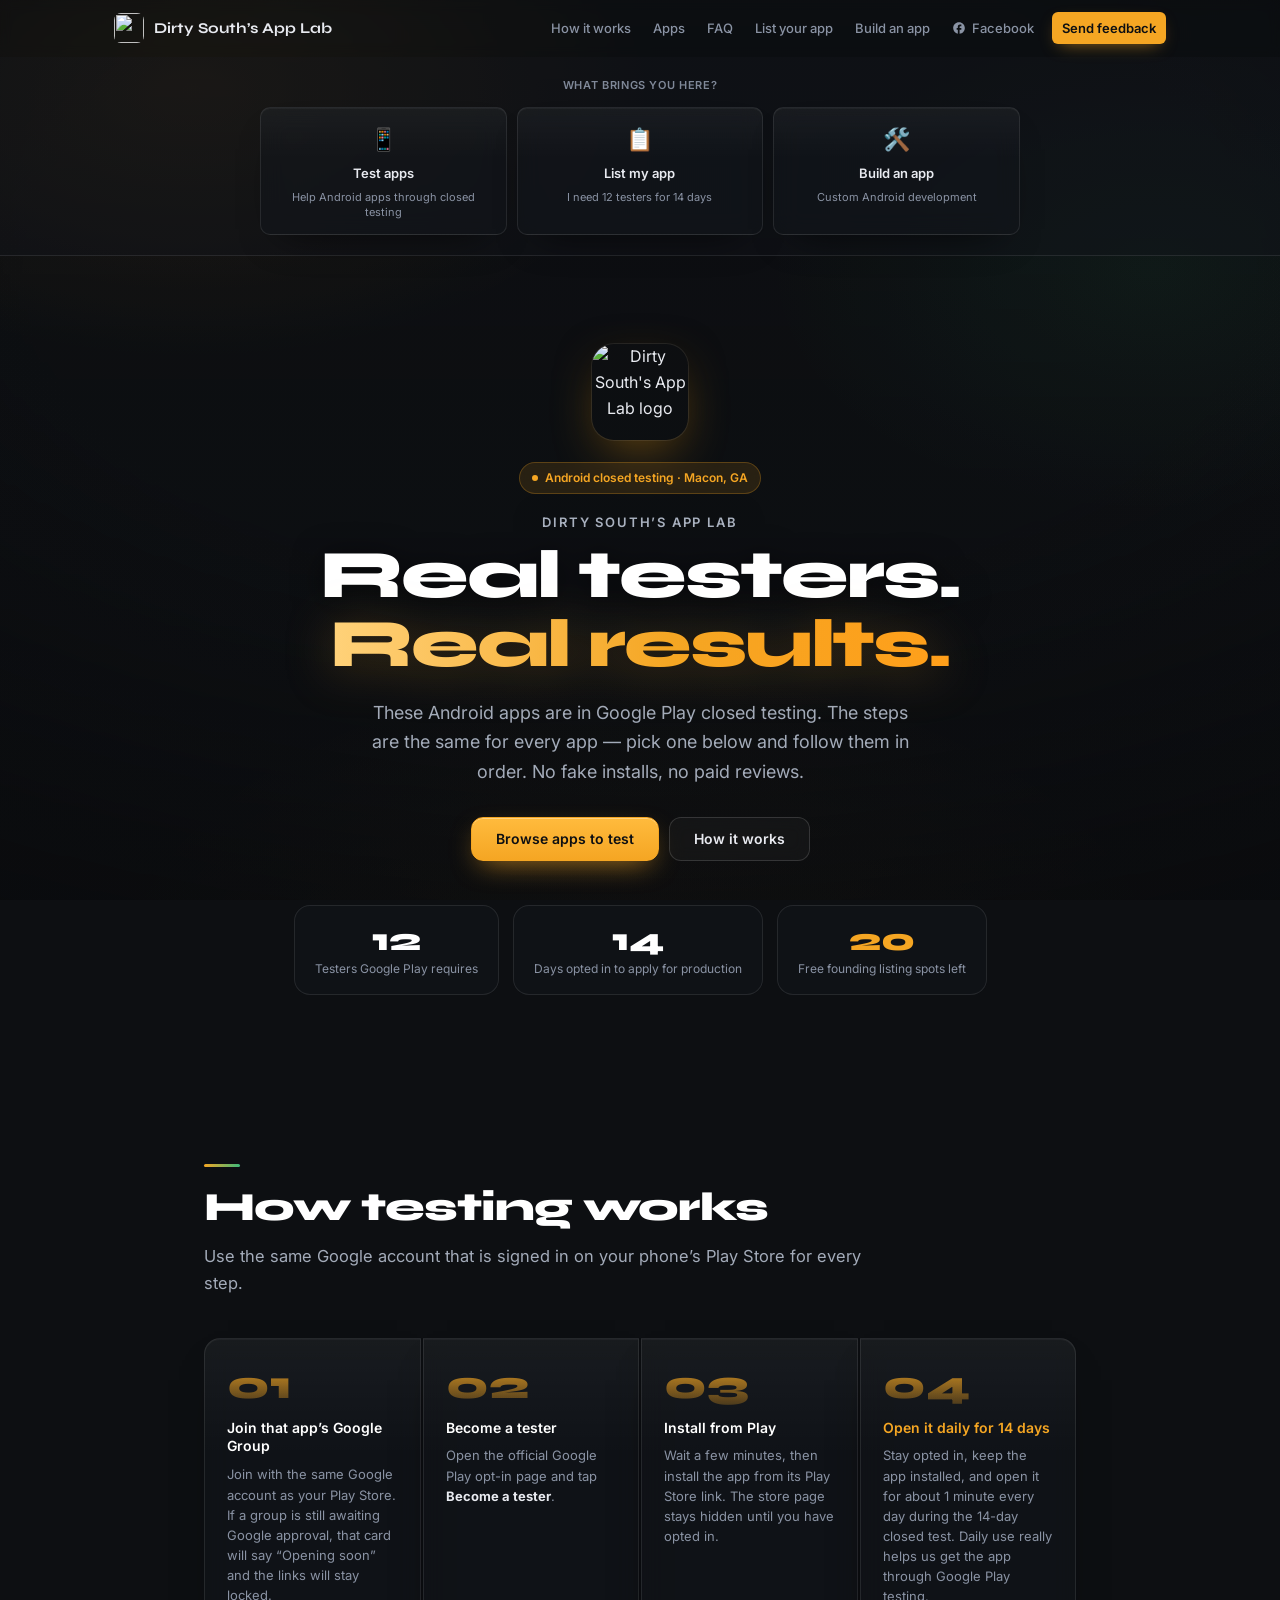
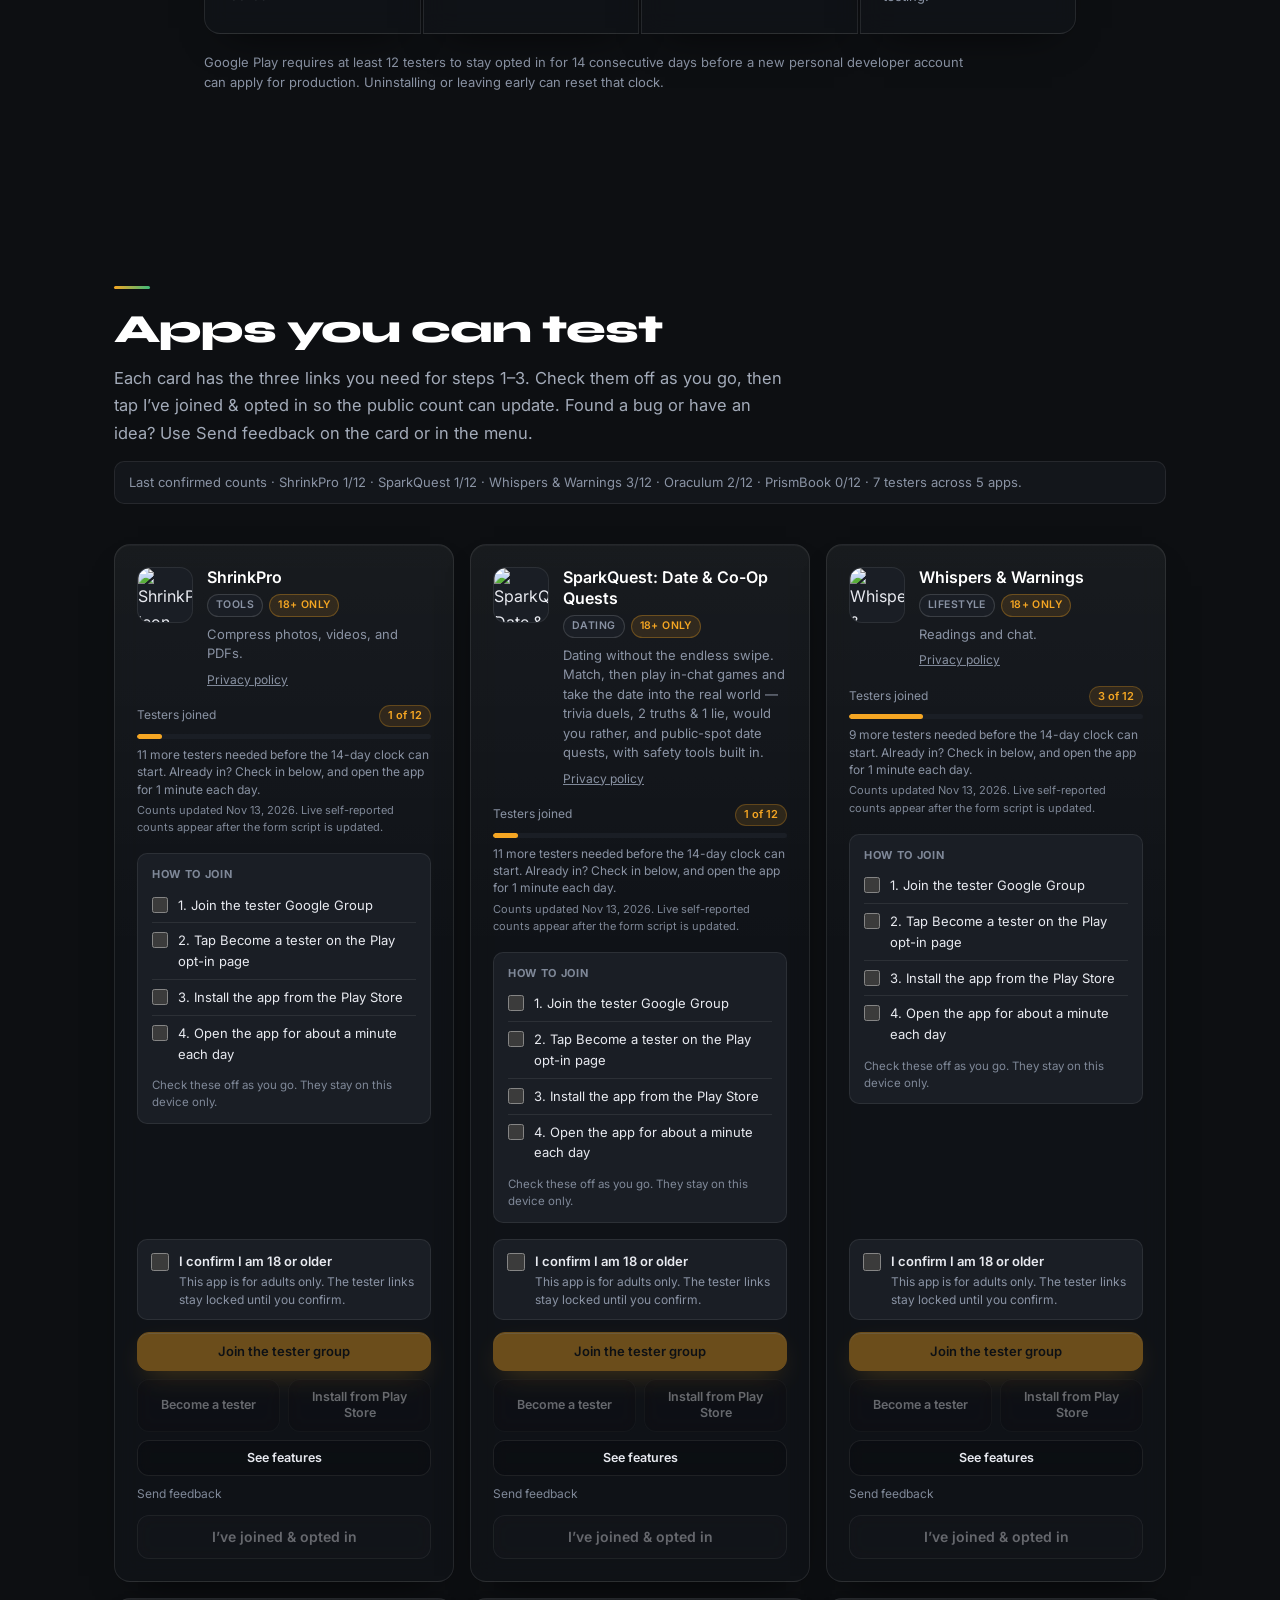
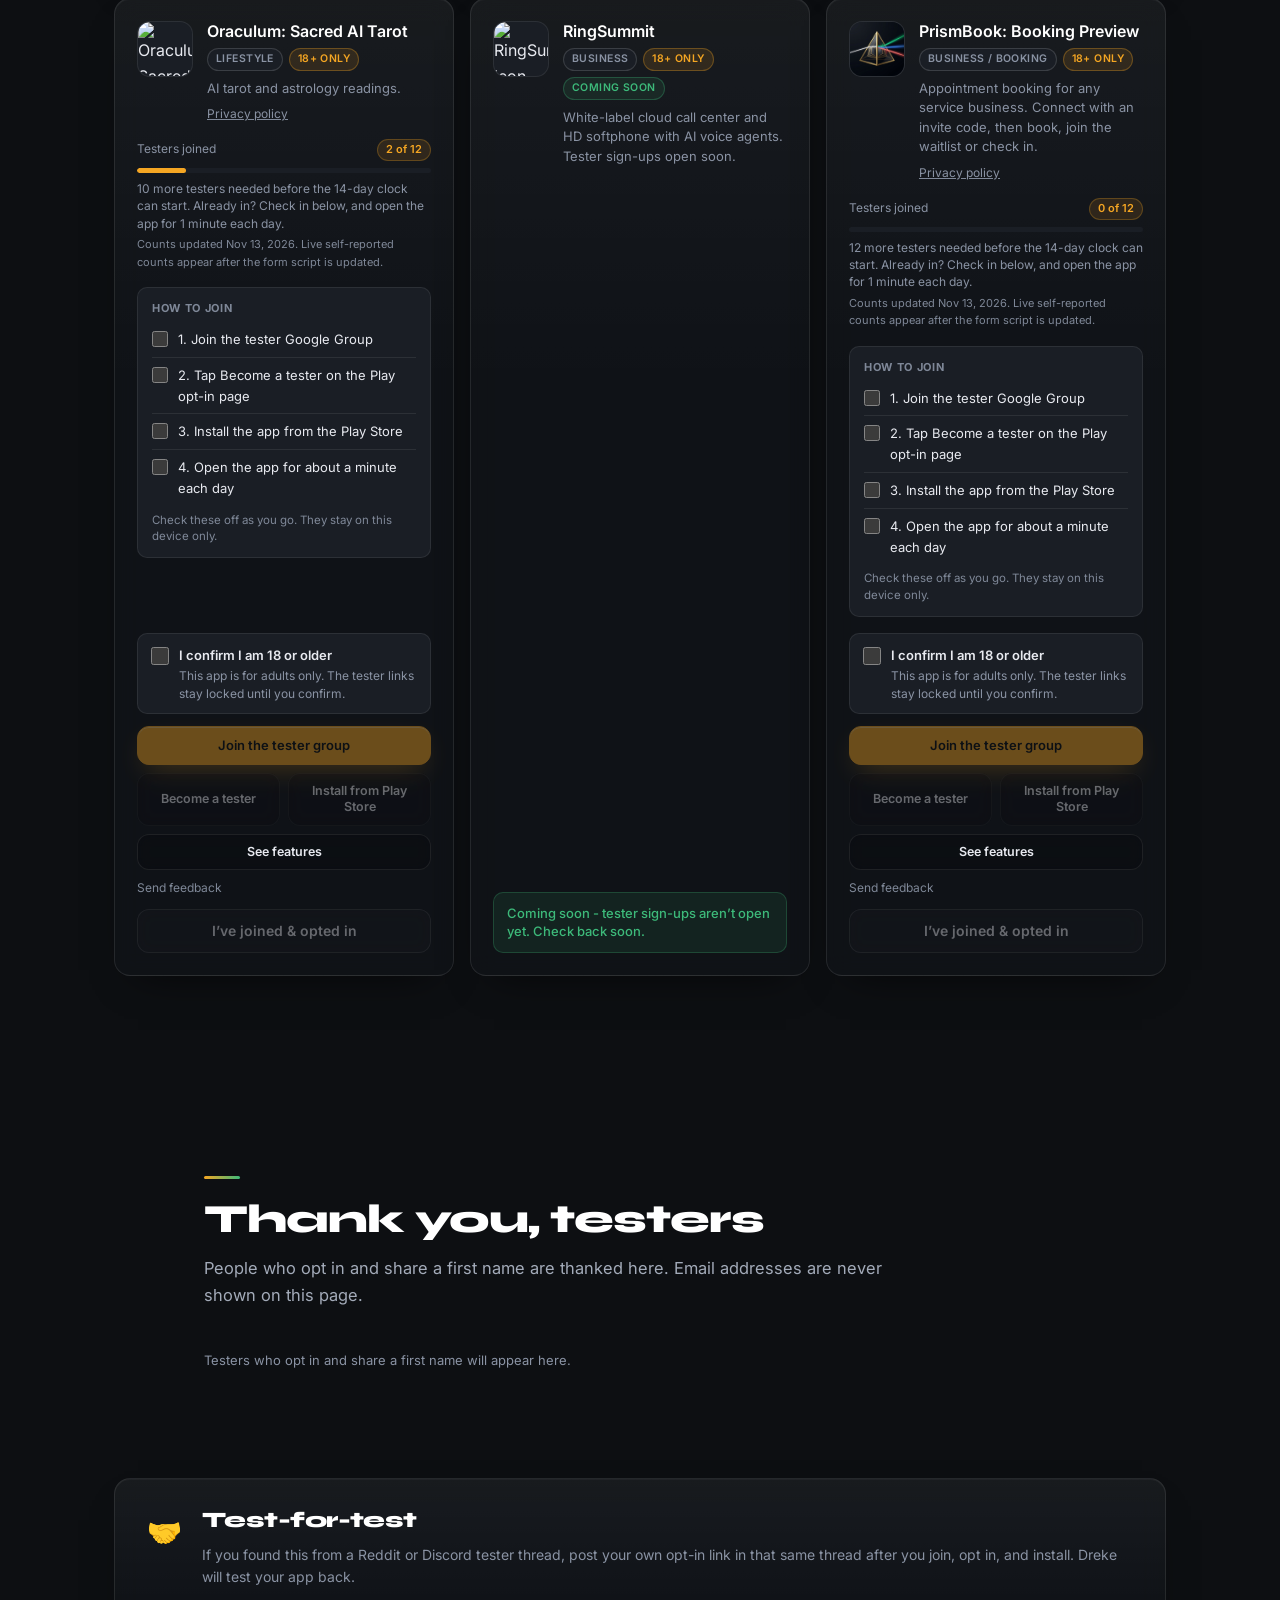
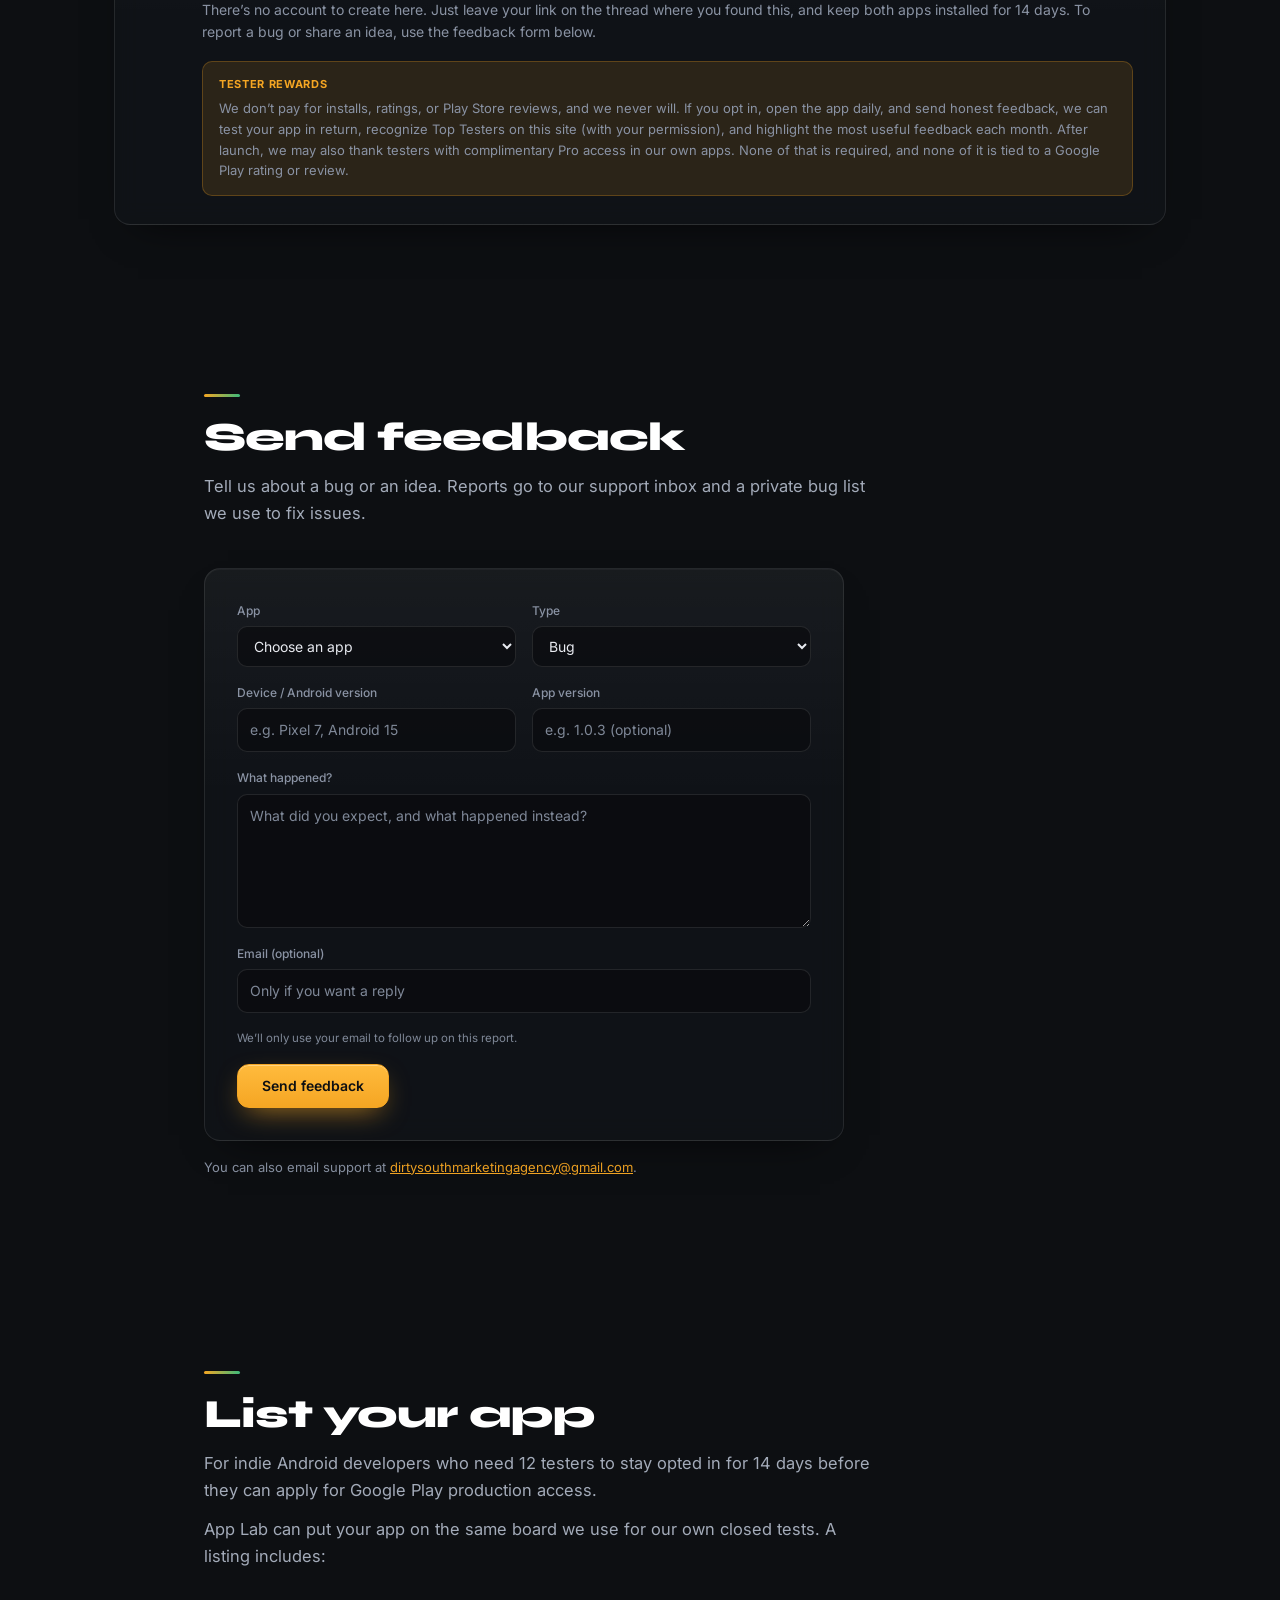
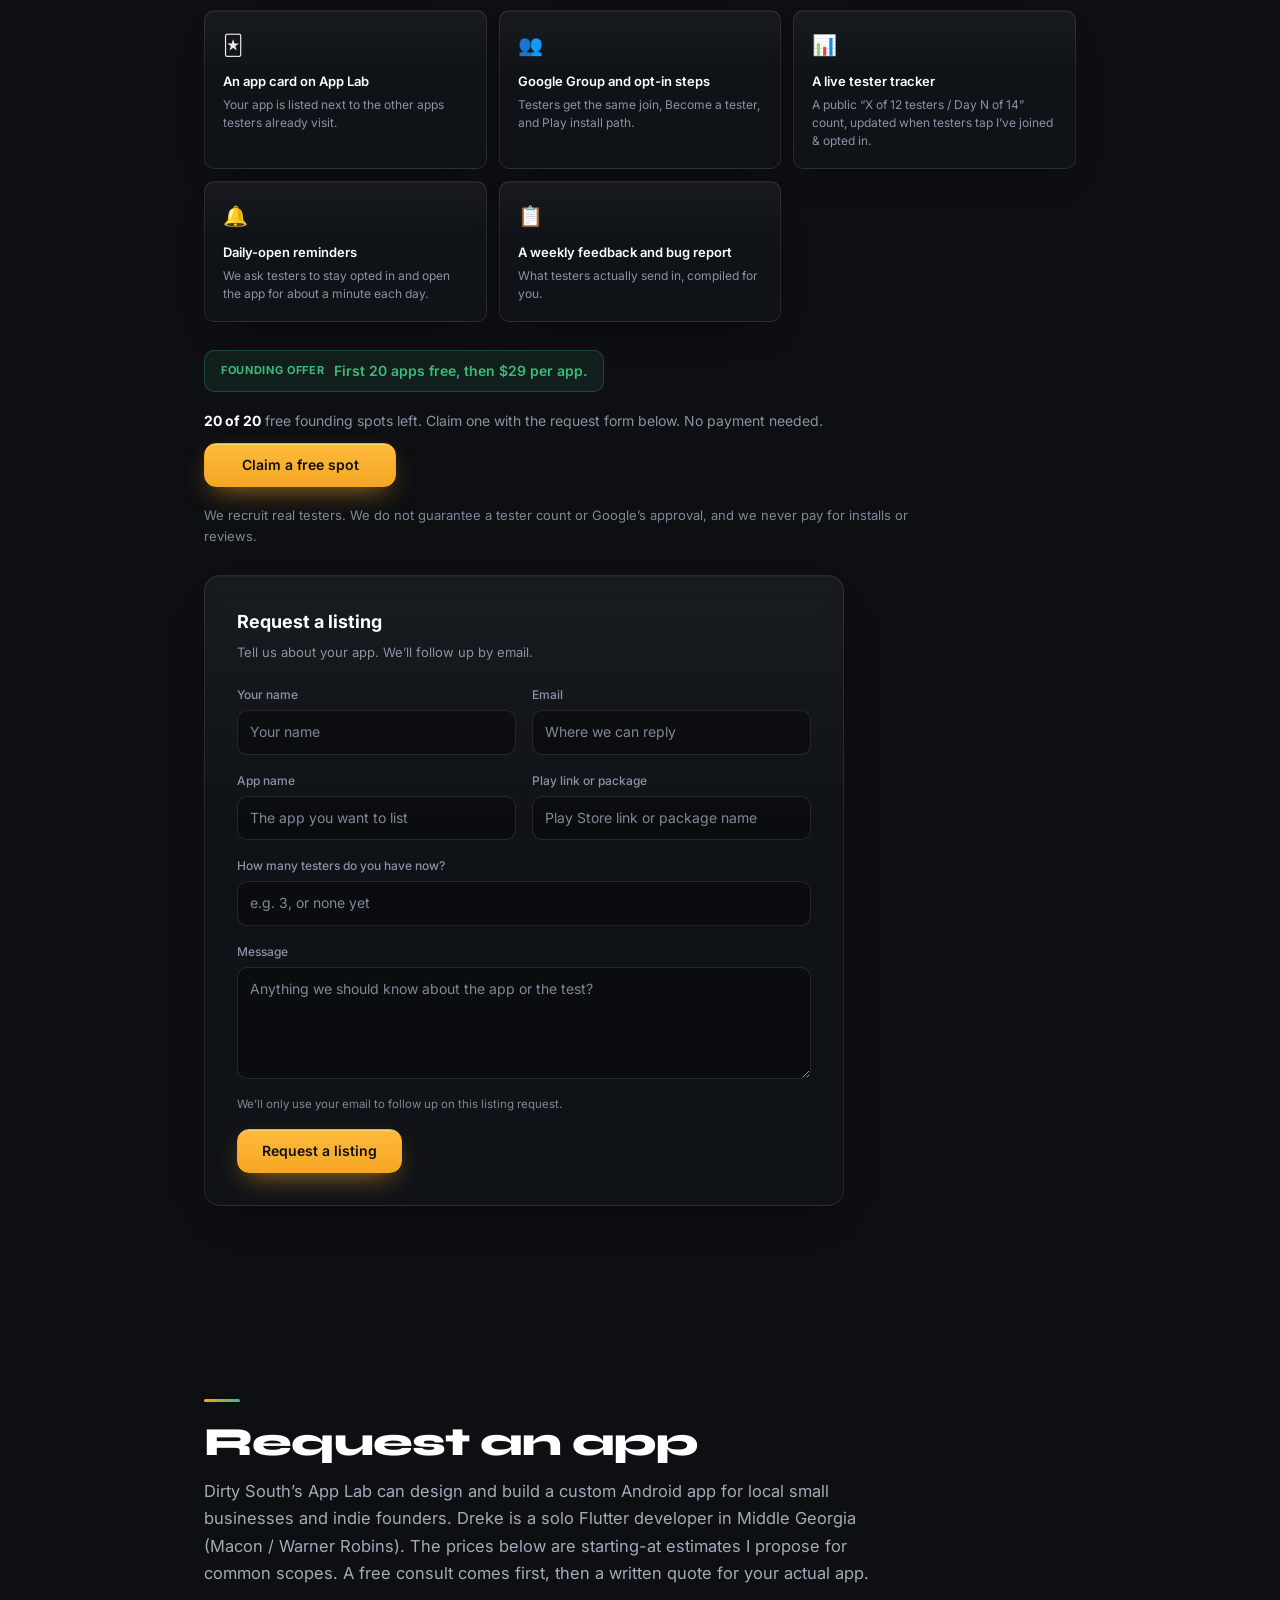
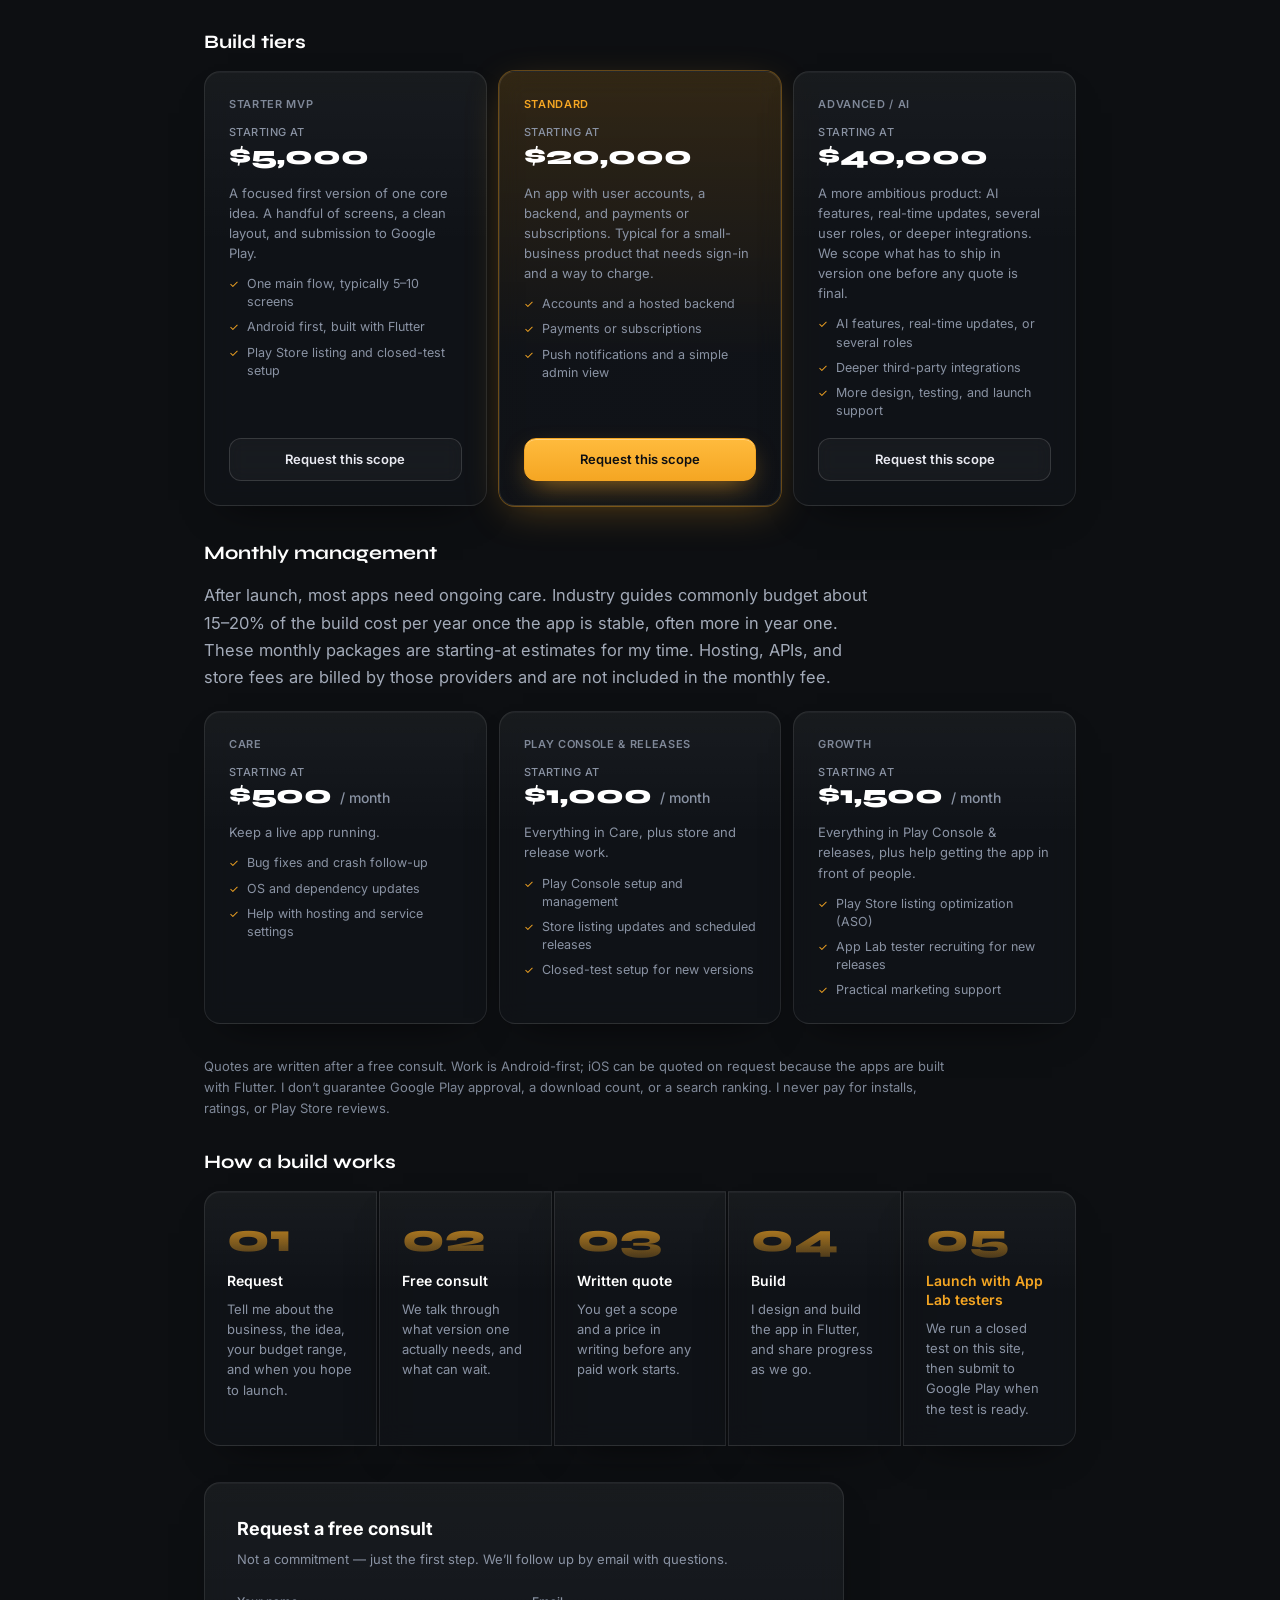
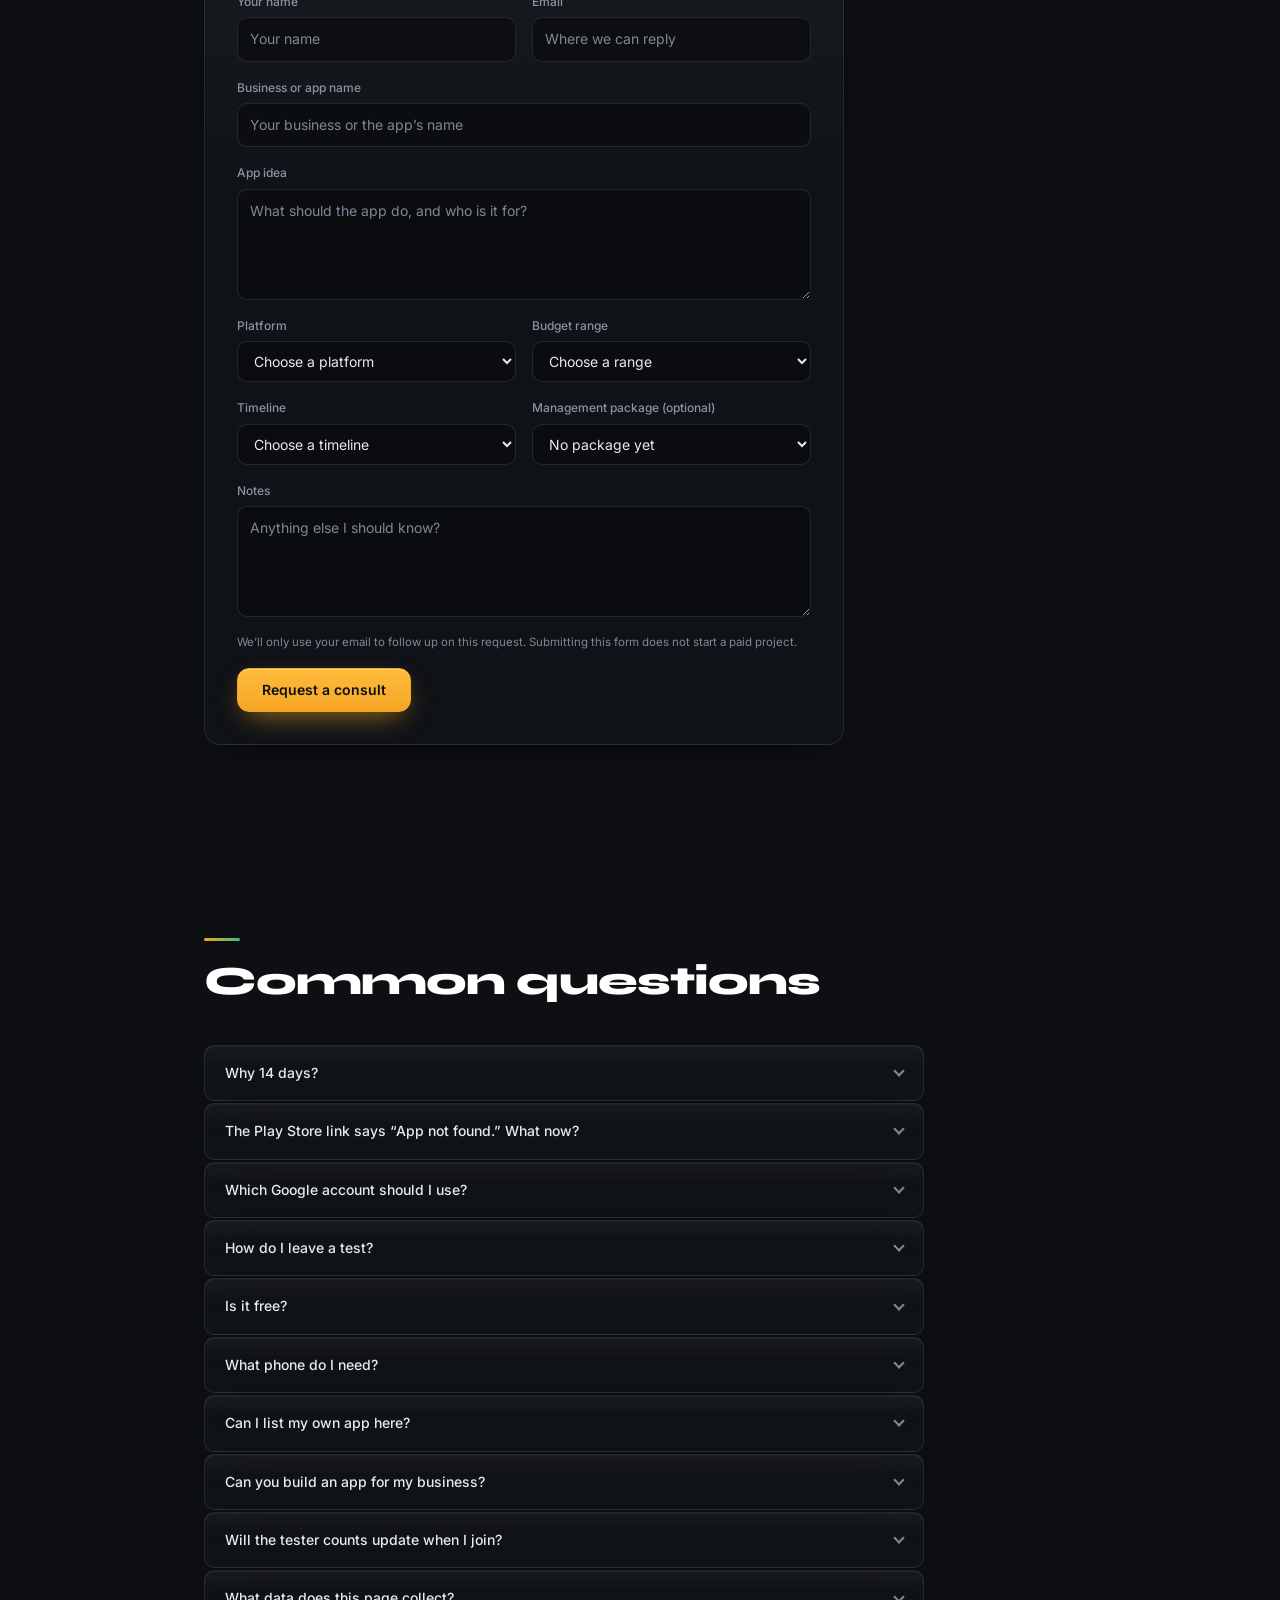
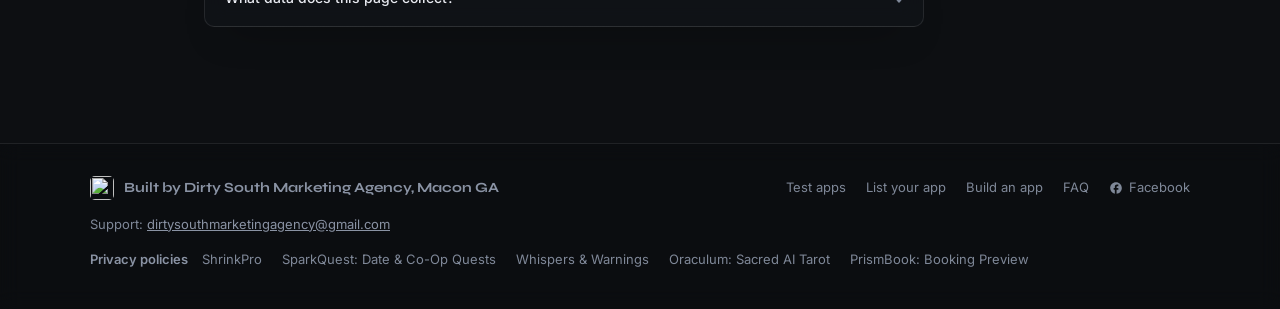
==== index.html @ b20ac908 "Add Facebook page link to App Lab header and footer." ====
<!DOCTYPE html>
<html lang="en">
<head>
  <meta charset="utf-8">
  <meta name="viewport" content="width=device-width, initial-scale=1, viewport-fit=cover">
  <meta name="color-scheme" content="dark">
  <link rel="icon" type="image/png" sizes="32x32" href="assets/favicon-32.png">
  <link rel="icon" type="image/png" sizes="64x64" href="assets/favicon-64.png">
  <link rel="apple-touch-icon" href="assets/apple-touch-icon.png">
  <meta property="og:image" content="https://apps.dirtysouthagency.com/assets/applab-logo.png">
  <meta property="og:title" content="Dirty South’s App Lab — Help test our apps">
  <meta property="og:description" content="Help test Dirty South’s Android apps in Google Play closed testing. Same four steps for every app: join the group, opt in, install, and stay for 14 days.">
  <meta property="og:type" content="website">
  <meta name="twitter:card" content="summary_large_image">
  <title>Dirty South’s App Lab — Help test our apps</title>
  <meta name="description" content="Help test Dirty South’s Android apps in Google Play closed testing. Same four steps for every app: join the group, opt in, install, and stay for 14 days.">
  <link rel="preconnect" href="https://fonts.googleapis.com">
  <link rel="preconnect" href="https://fonts.gstatic.com" crossorigin>
  <link href="https://fonts.googleapis.com/css2?family=Inter:wght@400;500;600;700&family=Syne:wght@700;800&display=swap" rel="stylesheet">
  <style>
    :root {
      --bg: #0d0f12;
      --bg2: #13161b;
      --bg3: #1a1e25;
      --border: rgba(255,255,255,0.08);
      --border-strong: rgba(255,255,255,0.14);
      --text: #e8eaf0;
      --text-muted: #8a93a4;
      --text-faint: #5d6576;
      --accent: #f5a623;
      --accent-dim: rgba(245,166,35,0.12);
      --accent-hover: #ffc14d;
      --green: #3dba7a;
      --green-dim: rgba(61,186,122,0.1);
      --radius: 10px;
      --radius-lg: 16px;
      color-scheme: dark;
    }
    *, *::before, *::after { box-sizing: border-box; margin: 0; padding: 0; }
    html { scroll-behavior: smooth; scroll-padding-top: 70px; }
    body {
      background: var(--bg); color: var(--text);
      font-family: 'Inter', system-ui, -apple-system, "Segoe UI", Roboto, sans-serif;
      font-size: 16px; line-height: 1.6; -webkit-font-smoothing: antialiased;
    }
    img { max-width: 100%; }
    a { color: var(--accent); }
    strong { color: var(--text); }

    .wrap { max-width: 920px; margin: 0 auto; padding: 0 24px; }
    .wrap--wide { max-width: 1100px; margin: 0 auto; padding: 0 24px; }

    /* NAV */
    .site-nav {
      position: sticky; top: 0; z-index: 100;
      background: rgba(13,15,18,0.88);
      backdrop-filter: blur(16px); -webkit-backdrop-filter: blur(16px);
      border-bottom: 1px solid var(--border);
    }
    .nav-inner {
      max-width: 1100px; margin: 0 auto; padding: 0 24px;
      display: flex; align-items: center; justify-content: space-between; gap: 16px;
      min-height: 56px;
    }
    .nav-brand {
      display: flex; align-items: center; gap: 10px; flex-shrink: 0;
      font-family: 'Syne', sans-serif; font-weight: 700; font-size: 15px;
      color: var(--text); text-decoration: none;
    }
    .nav-brand img { width: 30px; height: 30px; border-radius: 7px; }
    .nav-links { display: flex; gap: 2px; align-items: center; }
    .nav-links a {
      color: var(--text-muted); text-decoration: none; white-space: nowrap;
      font-size: 13px; font-weight: 500; padding: 6px 10px; border-radius: 6px;
      transition: color .15s, background .15s;
    }
    .nav-links a:hover { color: var(--text); background: var(--bg3); }
    .nav-links a.nav-feedback { background: var(--accent); color: #0d0f12; font-weight: 600; margin-left: 6px; }
    .nav-links a.nav-feedback:hover { background: var(--accent-hover); }
    .social-link { display: inline-flex; align-items: center; gap: 6px; }
    .social-link svg { width: 14px; height: 14px; flex-shrink: 0; fill: currentColor; }
    @media (max-width: 760px) {
      .nav-inner { flex-direction: column; align-items: stretch; gap: 0; padding: 8px 16px 6px; }
      .nav-links { overflow-x: auto; -webkit-overflow-scrolling: touch; scrollbar-width: none; padding: 6px 0 2px; }
      .nav-links::-webkit-scrollbar { display: none; }
      .nav-links a { font-size: 12.5px; padding: 6px 9px; }
      html { scroll-padding-top: 100px; }
    }

    /* PATH CHOOSER */
    .path-section { background: var(--bg2); border-bottom: 1px solid var(--border); padding: 20px 24px; }
    .path-label {
      font-size: 11px; font-weight: 600; letter-spacing: .06em; text-transform: uppercase;
      color: var(--text-faint); margin-bottom: 12px; text-align: center;
    }
    .path-cards { max-width: 760px; margin: 0 auto; display: grid; grid-template-columns: repeat(3,1fr); gap: 10px; }
    .path-card {
      display: flex; flex-direction: column; align-items: center; gap: 6px; text-align: center;
      padding: 14px 12px; border-radius: var(--radius); border: 1px solid var(--border);
      background: var(--bg3); text-decoration: none; color: var(--text);
      transition: border-color .15s, background .15s;
    }
    .path-card:hover { border-color: var(--accent); background: var(--accent-dim); }
    .path-card-icon { font-size: 22px; }
    .path-card-title { font-size: 13px; font-weight: 600; white-space: nowrap; }
    .path-card-sub { font-size: 11px; color: var(--text-muted); line-height: 1.4; }
    @media (max-width: 540px) {
      .path-cards { grid-template-columns: 1fr; }
      .path-card { flex-direction: row; text-align: left; gap: 12px; padding: 12px 14px; }
      .path-card-sub { margin-left: auto; text-align: right; }
    }

    /* HERO */
    .hero { padding: 64px 24px 56px; text-align: center; max-width: 720px; margin: 0 auto; }
    .hero-logo { display: block; width: 96px; height: 96px; margin: 0 auto 22px; border-radius: 22px; box-shadow: 0 10px 34px rgba(0,0,0,.45); }
    .hero-eyebrow {
      display: inline-flex; align-items: center; gap: 7px;
      background: var(--accent-dim); border: 1px solid rgba(245,166,35,.25);
      color: var(--accent); font-size: 12px; font-weight: 600;
      padding: 5px 12px; border-radius: 999px; margin-bottom: 22px;
    }
    .hero-eyebrow-dot { width: 6px; height: 6px; background: var(--accent); border-radius: 50%; }
    h1 {
      font-family: 'Syne', sans-serif; font-size: clamp(34px, 6.4vw, 56px);
      font-weight: 800; line-height: 1.08; color: #fff; margin-bottom: 18px; letter-spacing: -.02em;
    }
    h1 em { font-style: normal; color: var(--accent); }
    .hero-brand { display: block; font-family: 'Inter', sans-serif; font-size: 14px; font-weight: 600; letter-spacing: .08em; text-transform: uppercase; color: var(--text-muted); margin-bottom: 12px; }
    .hero-sub { font-size: 17px; color: var(--text-muted); max-width: 520px; margin: 0 auto 30px; line-height: 1.65; }
    .hero-ctas { display: flex; gap: 10px; justify-content: center; flex-wrap: wrap; }
    .hero-stats {
      display: flex; justify-content: center; gap: 36px; flex-wrap: wrap;
      margin-top: 44px; padding-top: 34px; border-top: 1px solid var(--border);
    }
    .hero-stat-num { font-family: 'Syne', sans-serif; font-size: 28px; font-weight: 800; color: #fff; }
    .hero-stat-label { font-size: 12px; color: var(--text-muted); margin-top: 2px; }

    /* BUTTONS */
    .btn {
      display: inline-flex; align-items: center; justify-content: center; gap: 8px;
      padding: 11px 22px; border-radius: var(--radius);
      font: inherit; font-size: 14px; font-weight: 600; line-height: 1.3;
      text-decoration: none; text-align: center; cursor: pointer;
      color: var(--text); background: transparent; border: 1px solid var(--border-strong);
      transition: background .15s, color .15s, border-color .15s, transform .1s, opacity .15s;
    }
    .btn:hover { background: var(--bg3); }
    .btn:active { transform: scale(.97); }
    .btn-primary { background: var(--accent); color: #0d0f12; border-color: var(--accent); }
    .btn-primary:hover { background: var(--accent-hover); border-color: var(--accent-hover); }
    .btn:disabled { opacity: .6; cursor: progress; }
    .btn[aria-disabled="true"], .btn.is-disabled {
      cursor: not-allowed; opacity: .4; transform: none; pointer-events: none;
    }
    .soon {
      display: flex; align-items: center; justify-content: center; text-align: center;
      padding: 9px 12px; border-radius: var(--radius); border: 1px dashed rgba(245,166,35,.35);
      color: var(--accent); font-size: 12px; font-weight: 500;
    }
    .btn:focus-visible, a:focus-visible, summary:focus-visible, input:focus-visible,
    select:focus-visible, textarea:focus-visible, .gate input:focus-visible {
      outline: 2px solid var(--accent); outline-offset: 3px;
    }

    /* SECTIONS */
    .section-divider { border: none; border-top: 1px solid var(--border); margin: 0; }
    .section { padding: 72px 0; }
    .section-head { margin-bottom: 36px; }
    h2 {
      font-family: 'Syne', sans-serif; font-size: clamp(24px, 4vw, 32px);
      font-weight: 800; color: #fff; letter-spacing: -.02em; margin-bottom: 8px; line-height: 1.2;
    }
    .lede { font-size: 15px; color: var(--text-muted); max-width: 680px; margin-bottom: 12px; }
    .section-head .lede:last-child { margin-bottom: 0; }
    .subhead { font-family: 'Syne', sans-serif; font-size: 19px; font-weight: 700; color: #fff; margin: 8px 0 14px; }
    .note { font-size: 13px; color: var(--text-muted); margin-top: 18px; max-width: 760px; }

    /* STEPS */
    .steps { display: grid; grid-template-columns: repeat(4,1fr); gap: 2px; }
    .steps--5 { grid-template-columns: repeat(5,1fr); margin-bottom: 36px; }
    .step { background: var(--bg2); border: 1px solid var(--border); padding: 26px 22px; }
    .step:first-child { border-radius: var(--radius-lg) 0 0 var(--radius-lg); }
    .step:last-child { border-radius: 0 var(--radius-lg) var(--radius-lg) 0; }
    .step-num { font-family: 'Syne', sans-serif; font-size: 40px; font-weight: 800; color: var(--text-faint); line-height: 1; margin-bottom: 14px; }
    .step h3 { font-size: 14px; font-weight: 600; color: #fff; margin-bottom: 8px; line-height: 1.35; }
    .step p { font-size: 13px; color: var(--text-muted); line-height: 1.55; }
    .step-accent { color: var(--accent) !important; }
    @media (max-width: 860px) {
      .steps, .steps--5 { grid-template-columns: 1fr 1fr; }
      .step, .step:first-child, .step:last-child { border-radius: 0; }
      .step:first-child { border-radius: var(--radius-lg) 0 0 0; }
      .step:nth-child(2) { border-radius: 0 var(--radius-lg) 0 0; }
      .steps--5 .step:last-child { grid-column: 1 / -1; border-radius: 0 0 var(--radius-lg) var(--radius-lg); }
      .steps:not(.steps--5) .step:nth-child(3) { border-radius: 0 0 0 var(--radius-lg); }
      .steps:not(.steps--5) .step:nth-child(4) { border-radius: 0 0 var(--radius-lg) 0; }
    }
    @media (max-width: 480px) {
      .steps, .steps--5 { grid-template-columns: 1fr; }
      .step, .step:nth-child(n) { border-radius: 0 !important; }
      .step:first-child { border-radius: var(--radius-lg) var(--radius-lg) 0 0 !important; }
      .step:last-child { border-radius: 0 0 var(--radius-lg) var(--radius-lg) !important; }
      .step { display: grid; grid-template-columns: 44px 1fr; gap: 0 12px; padding: 18px; }
      .step-num { font-size: 26px; margin: 0; grid-row: span 2; }
    }

    /* APP CARDS (rendered by JS) */
    #apps { display: grid; grid-template-columns: repeat(auto-fill, minmax(300px, 1fr)); gap: 16px; }
    @media (max-width: 360px) { #apps { grid-template-columns: 1fr; } }
    .app-card {
      background: var(--bg2); border: 1px solid var(--border); border-radius: var(--radius-lg);
      padding: 22px; display: flex; flex-direction: column; gap: 16px; transition: border-color .15s;
    }
    .app-card:hover { border-color: var(--border-strong); }
    .app-top { display: grid; grid-template-columns: 56px 1fr; gap: 14px; align-items: start; }
    .app-icon, .icon-letter {
      width: 56px; height: 56px; border-radius: 13px; object-fit: cover;
      background: var(--bg3); border: 1px solid var(--border);
    }
    .icon-letter { display: grid; place-items: center; font-family: 'Syne', sans-serif; font-weight: 800; font-size: 24px; color: #0d0f12; background: var(--accent); }
    .app-meta h3 { font-size: 16px; font-weight: 600; color: #fff; line-height: 1.3; margin-bottom: 6px; }
    .app-tags { display: flex; flex-wrap: wrap; gap: 6px; margin-bottom: 8px; }
    .chip {
      display: inline-flex; align-items: center; font-size: 10.5px; font-weight: 600;
      letter-spacing: .04em; text-transform: uppercase; border-radius: 999px; padding: 2px 8px;
      border: 1px solid var(--border-strong); color: var(--text-muted); background: var(--bg3);
    }
    .chip-18 { color: var(--accent); border-color: rgba(245,166,35,.3); background: var(--accent-dim); }
    .chip-pending { color: var(--green); border-color: rgba(61,186,122,.3); background: var(--green-dim); }
    .tagline { font-size: 13px; color: var(--text-muted); line-height: 1.5; }
    .privacy { margin-top: 6px; font-size: 12px; }
    .privacy a { color: var(--text-muted); text-decoration: underline; text-decoration-color: var(--text-faint); }
    .privacy a:hover { color: var(--accent); }
    .tracker { padding: 0; }
    .tracker-head { display: flex; justify-content: space-between; gap: 8px; font-size: 12px; color: var(--text-muted); margin-bottom: 7px; }
    .tracker-head span:last-child {
      color: var(--accent); white-space: nowrap; font-weight: 600; font-size: 11px;
      background: var(--accent-dim); border: 1px solid rgba(245,166,35,.25); padding: 1px 8px; border-radius: 999px;
    }
    .tracker-bar { height: 5px; background: var(--bg3); border-radius: 999px; overflow: hidden; margin-bottom: 7px; }
    .tracker-fill { height: 100%; background: var(--accent); border-radius: 999px; transition: width .6s ease; }
    .tracker-note { font-size: 12px; color: var(--text-muted); line-height: 1.45; }
    .tracker-updated { font-size: 11px; color: var(--text-faint); margin-top: 4px; }

    .preview-banner {
      background: var(--accent); color: #0d0f12;
      text-align: center; font-size: 13px; font-weight: 600;
      padding: 8px 16px; line-height: 1.45;
    }
    .preview-banner[hidden] { display: none; }

    .checkin-summary {
      margin-top: 14px; font-size: 13px; color: var(--text-muted); line-height: 1.5;
      background: var(--bg2); border: 1px solid var(--border);
      border-radius: var(--radius); padding: 11px 14px; max-width: 1100px;
    }

    .howto {
      background: var(--bg3); border: 1px solid var(--border);
      border-radius: var(--radius); padding: 12px 14px;
    }
    .howto-title {
      font-size: 11px; font-weight: 700; letter-spacing: .06em;
      text-transform: uppercase; color: var(--text-faint); margin-bottom: 4px;
    }
    .howto-step {
      display: flex; gap: 10px; align-items: flex-start;
      font-size: 13px; color: var(--text); padding: 7px 0; cursor: pointer;
    }
    .howto-step + .howto-step { border-top: 1px solid var(--border); }
    .howto-step input { width: 16px; height: 16px; margin-top: 2px; accent-color: var(--accent); flex: 0 0 auto; }
    .howto-step.is-done span { color: var(--green); text-decoration: line-through; text-decoration-color: rgba(61,186,122,.5); }
    .howto-hint { font-size: 11.5px; color: var(--text-faint); margin-top: 6px; line-height: 1.45; }

    .optin-wrap { display: grid; gap: 8px; }
    .optin-wrap .btn-optin { width: 100%; justify-content: center; }
    .optin-form {
      display: grid; gap: 8px;
      background: var(--accent-dim); border: 1px solid rgba(245,166,35,.25);
      border-radius: var(--radius); padding: 12px 14px;
    }
    .optin-form[hidden], .optin-done[hidden] { display: none; }
    .optin-form label { display: flex; flex-direction: column; gap: 5px; font-size: 12px; font-weight: 500; color: var(--text-muted); }
    .optin-form input[type="email"], .optin-form input[type="text"] {
      font: inherit; color: var(--text); background: var(--bg);
      border: 1px solid var(--border); border-radius: 8px; padding: 9px 11px;
    }
    .optin-form input:focus { border-color: var(--accent); outline: none; }
    .optin-check { display: flex; gap: 8px; align-items: flex-start; font-size: 12.5px; color: var(--text); font-weight: 500; }
    .optin-check input { width: 16px; height: 16px; margin-top: 2px; accent-color: var(--accent); flex: 0 0 auto; }
    .optin-note, .optin-status { font-size: 11.5px; color: var(--text-faint); line-height: 1.45; }
    .optin-status.is-err { color: var(--accent); }
    .optin-done {
      font-size: 13px; font-weight: 500; line-height: 1.5; color: var(--green);
      background: var(--green-dim); border: 1px solid rgba(61,186,122,.25);
      border-radius: var(--radius); padding: 11px 13px;
    }

    .thanks-wall { margin-top: 8px; }
    .thanks-list { display: flex; flex-wrap: wrap; gap: 8px; list-style: none; margin-top: 12px; }
    .thanks-chip {
      font-size: 13px; font-weight: 600; color: var(--text);
      background: var(--bg2); border: 1px solid var(--border);
      border-radius: 999px; padding: 6px 12px;
    }
    .thanks-empty { font-size: 13px; color: var(--text-muted); margin-top: 10px; }
    .pending-note {
      font-size: 13px; font-weight: 500; line-height: 1.45; color: var(--green);
      background: var(--green-dim); border: 1px solid rgba(61,186,122,.25); border-radius: var(--radius); padding: 11px 13px;
    }
    .card-bottom { margin-top: auto; display: grid; gap: 12px; }
    .gate {
      display: flex; gap: 10px; align-items: flex-start;
      background: var(--bg3); border: 1px solid var(--border); border-radius: var(--radius); padding: 11px 13px;
    }
    .gate input { width: 18px; height: 18px; margin-top: 2px; accent-color: var(--accent); flex: 0 0 auto; }
    .gate label { font-size: 13px; font-weight: 600; cursor: pointer; color: var(--text); }
    .gate span { display: block; color: var(--text-muted); font-weight: 400; font-size: 12px; margin-top: 2px; line-height: 1.45; }
    .actions { display: grid; grid-template-columns: 1fr 1fr; gap: 8px; }
    .actions > :first-child, .actions .feedback-link { grid-column: 1 / -1; }
    .actions .btn { width: 100%; padding: 9px 10px; font-size: 12.5px; background: var(--bg3); border-color: var(--border); }
    .actions .btn:hover { border-color: var(--accent); color: var(--accent); background: var(--accent-dim); }
    .actions .btn-primary { background: var(--accent); color: #0d0f12; border-color: var(--accent); font-size: 13px; padding: 10px; }
    .actions .btn-primary:hover { background: var(--accent-hover); color: #0d0f12; }
    .actions .btn-features { grid-column: 1 / -1; }
    .feedback-link { font-size: 12px; color: var(--text-faint); text-decoration: underline; text-decoration-color: transparent; text-align: left; transition: color .15s; }
    .feedback-link:hover { color: var(--text-muted); text-decoration-color: var(--text-muted); }
    .noscript { margin-top: 20px; color: var(--accent); text-align: center; }

    /* TEST-FOR-TEST */
    .swap-box {
      background: var(--bg2); border: 1px solid var(--border); border-radius: var(--radius-lg);
      padding: 28px 32px; display: flex; gap: 20px; align-items: flex-start;
    }
    .swap-icon { font-size: 28px; flex-shrink: 0; margin-top: 2px; }
    .swap-box h2 { font-size: 22px; margin-bottom: 10px; }
    .swap-box p { font-size: 14px; color: var(--text-muted); }
    .swap-box p + p { margin-top: 10px; }
    @media (max-width: 540px) { .swap-box { flex-direction: column; padding: 22px 20px; gap: 12px; } }

    /* OFFER / CALLOUTS */
    .offer-box {
      background: var(--accent-dim); border: 1px solid rgba(245,166,35,.25); border-radius: var(--radius);
      padding: 14px 16px; margin-top: 18px; font-size: 13px; color: var(--text-muted); line-height: 1.6;
    }
    .offer-box strong {
      display: block; color: var(--accent); font-size: 11px; font-weight: 700;
      letter-spacing: .06em; text-transform: uppercase; margin-bottom: 4px;
    }
    .pricing-tag {
      display: inline-flex; align-items: center; gap: 10px; flex-wrap: wrap;
      background: var(--green-dim); border: 1px solid rgba(61,186,122,.25); color: var(--green);
      padding: 9px 16px; border-radius: var(--radius); font-size: 14px; font-weight: 600; margin: 4px 0 18px;
    }
    .pricing-tag strong { color: var(--green); font-size: 11px; letter-spacing: .06em; text-transform: uppercase; }
    .listing-pay { display: grid; gap: 10px; margin: 0 0 18px; }
    .listing-pay .btn { justify-self: start; min-width: 12rem; }
    .listing-pay[hidden] { display: none; }
    .pay-note { font-size: 14px; color: var(--text-muted); }
    .listing-pay .pay-note strong { color: #fff; }
    @media (max-width: 600px) { .listing-pay .btn { justify-self: stretch; } }
    .honest-note { font-size: 13px; color: var(--text-faint); margin: 0 0 28px; max-width: 760px; }

    .listing-features { display: grid; grid-template-columns: repeat(auto-fill, minmax(220px, 1fr)); gap: 12px; margin: 8px 0 24px; list-style: none; }
    .listing-feature { background: var(--bg2); border: 1px solid var(--border); border-radius: var(--radius); padding: 18px; }
    .listing-feature-icon { font-size: 20px; margin-bottom: 10px; }
    .listing-feature h4 { font-size: 13px; font-weight: 600; color: #fff; margin-bottom: 4px; }
    .listing-feature p { font-size: 12px; color: var(--text-muted); line-height: 1.5; }

    /* TIERS */
    .tier-grid { display: grid; grid-template-columns: repeat(3,1fr); gap: 12px; margin-bottom: 32px; }
    @media (max-width: 760px) { .tier-grid { grid-template-columns: 1fr; } }
    .tier-card {
      background: var(--bg2); border: 1px solid var(--border); border-radius: var(--radius-lg);
      padding: 24px; display: flex; flex-direction: column; gap: 12px;
    }
    .tier-featured { border-color: var(--accent); background: linear-gradient(180deg, var(--accent-dim), var(--bg2) 70%); }
    .tier-card h3 { font-size: 11px; font-weight: 600; color: var(--text-faint); letter-spacing: .06em; text-transform: uppercase; }
    .tier-featured h3 { color: var(--accent); }
      .tier-card .tier-price { font-family: 'Syne', sans-serif; font-size: 26px; font-weight: 800; color: #fff; line-height: 1.15; }
    .tier-card .tier-price span { display: block; font-family: 'Inter', sans-serif; font-size: 11px; font-weight: 500; color: var(--text-muted); letter-spacing: .04em; text-transform: uppercase; margin-bottom: 2px; }
    .tier-card > p { font-size: 13px; color: var(--text-muted); line-height: 1.55; }
    .tier-card ul { list-style: none; display: flex; flex-direction: column; gap: 7px; }
    .tier-card li { font-size: 12.5px; color: var(--text-muted); display: flex; gap: 8px; align-items: flex-start; line-height: 1.45; }
    .tier-card li::before { content: '✓'; color: var(--accent); font-size: 11px; flex-shrink: 0; margin-top: 2px; }
    .tier-card .tier-price small { font-family: 'Inter', sans-serif; font-size: 14px; font-weight: 500; color: var(--text-muted); }
    .tier-cta { margin-top: auto; padding-top: 6px; }
    .tier-card .btn { width: 100%; font-size: 13px; }

    /* FORMS */
    .form-wrap { background: var(--bg2); border: 1px solid var(--border); border-radius: var(--radius-lg); padding: 32px; max-width: 640px; }
    .form-wrap > h3 { font-size: 18px; font-weight: 700; color: #fff; margin-bottom: 6px; }
    .form-wrap > p { font-size: 13px; color: var(--text-muted); margin-bottom: 22px; }
    .feedback-form { display: grid; gap: 16px; }
    .feedback-form label { display: flex; flex-direction: column; gap: 6px; font-size: 12px; font-weight: 500; color: var(--text-muted); }
    .feedback-form input, .feedback-form select, .feedback-form textarea {
      width: 100%; background: var(--bg3); border: 1px solid var(--border); border-radius: var(--radius);
      padding: 10px 12px; color: var(--text); font: inherit; font-size: 14px; font-weight: 400; transition: border-color .15s;
    }
    .feedback-form input::placeholder, .feedback-form textarea::placeholder { color: var(--text-faint); }
    .feedback-form input:focus, .feedback-form select:focus, .feedback-form textarea:focus { border-color: var(--accent); outline: none; }
    .feedback-form select option { background: var(--bg3); }
    .feedback-form textarea { resize: vertical; min-height: 100px; }
    .feedback-form .btn[type="submit"] { justify-self: start; }
    .form-row { display: grid; grid-template-columns: 1fr 1fr; gap: 16px; }
    @media (max-width: 540px) {
      .form-row { grid-template-columns: 1fr; }
      .form-wrap { padding: 22px 18px; }
      .feedback-form .btn[type="submit"] { justify-self: stretch; }
    }
    .hp { position: absolute; left: -9999px; width: 1px; height: 1px; overflow: hidden; }
    .form-note { font-size: 11.5px; color: var(--text-faint); }
    .form-status { font-size: 14px; color: var(--text-muted); }
    .form-status:empty { display: none; }
    .form-status.is-ok { color: var(--green); background: var(--green-dim); border: 1px solid rgba(61,186,122,.3); border-radius: var(--radius); padding: 12px 14px; font-weight: 500; }
    .form-status.is-err { color: var(--accent); }
    .contact-line { margin-top: 16px; font-size: 13px; color: var(--text-muted); }

    /* FAQ */
    .faq { display: flex; flex-direction: column; gap: 2px; max-width: 720px; }
    .faq details { border: 1px solid var(--border); border-radius: var(--radius); background: var(--bg2); overflow: hidden; }
    .faq summary {
      cursor: pointer; list-style: none; display: flex; justify-content: space-between; align-items: center; gap: 12px;
      padding: 16px 20px; font-size: 14px; font-weight: 500; color: var(--text); transition: background .15s;
    }
    .faq summary:hover { background: var(--bg3); }
    .faq summary::-webkit-details-marker { display: none; }
    .faq summary::after {
      content: ""; width: 8px; height: 8px; flex-shrink: 0; margin-top: -4px;
      border-right: 2px solid var(--text-faint); border-bottom: 2px solid var(--text-faint);
      transform: rotate(45deg); transition: transform .2s;
    }
    .faq details[open] summary { color: #fff; }
    .faq details[open] summary::after { transform: rotate(-135deg); margin-top: 4px; }
    .faq details p { padding: 0 20px 16px; font-size: 13px; color: var(--text-muted); line-height: 1.65; }

    /* FOOTER */
    footer { border-top: 1px solid var(--border); padding: 32px 24px 40px; margin-top: 20px; }
    .footer-inner { max-width: 1100px; margin: 0 auto; display: grid; gap: 14px; }
    .footer-top { display: flex; justify-content: space-between; align-items: center; flex-wrap: wrap; gap: 16px; }
    .footer-brand { display: flex; align-items: center; gap: 10px; font-family: 'Syne', sans-serif; font-weight: 700; font-size: 14px; color: var(--text-muted); }
    .footer-brand img { width: 24px; height: 24px; border-radius: 5px; }
    .footer-nav, .footer-links { display: flex; gap: 8px 20px; align-items: center; flex-wrap: wrap; }
    .footer-nav a, .footer-links a { color: var(--text-faint); font-size: 13px; text-decoration: none; transition: color .15s; }
    .footer-nav a:hover, .footer-links a:hover { color: var(--text-muted); }
    .footer-meta { font-size: 13px; color: var(--text-faint); }
    .footer-meta a { color: var(--text-muted); }
    .footer-privacy { display: flex; gap: 8px 14px; flex-wrap: wrap; align-items: center; font-size: 13px; color: var(--text-faint); }
    .footer-privacy > span { font-weight: 600; color: var(--text-muted); }

    .skip-link {
      position: absolute; top: -100px; left: 16px; background: var(--accent); color: #000;
      padding: 8px 14px; border-radius: 0 0 8px 8px; font-size: 13px; font-weight: 600; text-decoration: none; z-index: 999;
    }
    .skip-link:focus { top: 0; }

    @media (max-width: 480px) {
      .hero { padding: 44px 20px 44px; }
      .hero-stats { display: grid; grid-template-columns: repeat(3, 1fr); gap: 12px; margin-top: 34px; padding-top: 26px; }
      .hero-stat-num { font-size: 24px; }
      .hero-stat-label { font-size: 11px; line-height: 1.35; }
      .section { padding: 56px 0; }
    }
    @media (prefers-reduced-motion: reduce) {
      html { scroll-behavior: auto; }
      * { animation: none !important; transition: none !important; }
    }
  </style>
  <style id="refresh-3d">
    /* ===== 3D background + UI refresh layer (preview) ===== */
    :root {
      --text-faint: #7f8898;           /* was #5d6576: raised for AA contrast */
      --glass: rgba(19,22,27,0.62);
      --glass-strong: rgba(19,22,27,0.78);
      --glass-hi: rgba(255,255,255,0.035);
      --glass-border: rgba(255,255,255,0.09);
      --glow-amber: 0 0 0 1px rgba(245,166,35,.35), 0 10px 40px -10px rgba(245,166,35,.35);
      --shadow-card: 0 1px 0 rgba(255,255,255,.04) inset, 0 18px 40px -24px rgba(0,0,0,.8);
      --ease: cubic-bezier(.2,.7,.2,1);
    }
    /* CSS fallback background: always present, the WebGL canvas fades in over it */
    html { background: var(--bg); }
    body { background: transparent; position: relative; }
    .bg-fallback, #bg3d, .bg-vignette { position: fixed; inset: 0; pointer-events: none; }
    .bg-fallback {
      z-index: -3;
      background:
        radial-gradient(60% 50% at 15% 10%, rgba(245,166,35,.10), transparent 60%),
        radial-gradient(50% 45% at 90% 30%, rgba(61,186,122,.08), transparent 60%),
        radial-gradient(70% 60% at 50% 110%, rgba(245,166,35,.06), transparent 60%),
        var(--bg);
    }
    #bg3d { z-index: -2; width: 100vw; height: 100vh; opacity: 0; transition: opacity 1.2s ease; display: block; }
    #bg3d.is-ready { opacity: 1; }
    .bg-vignette {
      z-index: -1;
      background:
        radial-gradient(120% 90% at 50% 30%, transparent 40%, rgba(8,9,11,.72) 100%),
        linear-gradient(180deg, rgba(13,15,18,.15), rgba(13,15,18,.35));
    }

    /* Glass surfaces */
    .app-card, .swap-box, .tier-card, .listing-feature, .form-wrap, .step,
    .faq details, .path-card {
      background: linear-gradient(180deg, var(--glass-hi), transparent 40%), var(--glass);
      border-color: var(--glass-border);
      -webkit-backdrop-filter: blur(12px) saturate(1.2); backdrop-filter: blur(12px) saturate(1.2);
      box-shadow: var(--shadow-card);
    }
    @supports not ((backdrop-filter: blur(1px)) or (-webkit-backdrop-filter: blur(1px))) {
      .app-card, .swap-box, .tier-card, .listing-feature, .form-wrap, .step, .faq details, .path-card { background: rgba(19,22,27,.94); }
    }
    .tier-featured { background: linear-gradient(180deg, rgba(245,166,35,.16), var(--glass) 65%); box-shadow: var(--glow-amber); }
    .feedback-form input, .feedback-form select, .feedback-form textarea { background: rgba(10,12,15,.7); border-color: rgba(255,255,255,.1); }
    .feedback-form input:focus, .feedback-form select:focus, .feedback-form textarea:focus { box-shadow: 0 0 0 3px rgba(245,166,35,.18); }

    /* Hover lift */
    .app-card, .tier-card, .listing-feature, .path-card, .step {
      transition: transform .35s var(--ease), border-color .2s, box-shadow .35s var(--ease), background .2s;
    }
    @media (hover: hover) {
      .app-card:hover, .tier-card:hover, .listing-feature:hover { transform: translateY(-3px); border-color: rgba(245,166,35,.35); box-shadow: var(--shadow-card), 0 20px 50px -20px rgba(245,166,35,.25); }
      .path-card:hover { transform: translateY(-2px); }
    }

    /* Sticky header: clear at top, blurred glass once scrolled */
    .site-nav { background: rgba(13,15,18,.35); border-bottom-color: transparent; transition: background .3s, border-color .3s, box-shadow .3s; -webkit-backdrop-filter: blur(6px); backdrop-filter: blur(6px); }
    .site-nav.is-scrolled { background: rgba(13,15,18,.78); border-bottom-color: var(--border); box-shadow: 0 10px 30px -18px rgba(0,0,0,.9); -webkit-backdrop-filter: blur(18px) saturate(1.3); backdrop-filter: blur(18px) saturate(1.3); }
    .nav-links a.nav-feedback { box-shadow: 0 6px 18px -8px rgba(245,166,35,.7); }

    .path-section { background: rgba(19,22,27,.45); border-bottom-color: var(--glass-border); }
    .section-divider { border-top-color: transparent; height: 1px; background: linear-gradient(90deg, transparent, rgba(255,255,255,.09), transparent); }

    /* Hero */
    .hero { padding: 88px 24px 72px; max-width: 780px; position: relative; }
    .hero-logo { position: relative; box-shadow: 0 0 0 1px rgba(255,255,255,.08), 0 18px 50px -12px rgba(245,166,35,.45), 0 10px 34px rgba(0,0,0,.5); }
    .hero-eyebrow { -webkit-backdrop-filter: blur(8px); backdrop-filter: blur(8px); }
    .hero-eyebrow-dot { box-shadow: 0 0 0 0 rgba(245,166,35,.6); animation: pulse 2.4s infinite; }
    @keyframes pulse { 0% { box-shadow: 0 0 0 0 rgba(245,166,35,.55); } 70% { box-shadow: 0 0 0 8px rgba(245,166,35,0); } 100% { box-shadow: 0 0 0 0 rgba(245,166,35,0); } }
    h1 { font-size: clamp(38px, 7vw, 68px); line-height: 1.02; letter-spacing: -.03em; text-shadow: 0 4px 30px rgba(0,0,0,.6); }
    h1 em { background: linear-gradient(92deg, #ffd27a, #f5a623 55%, #ff9f1a); -webkit-background-clip: text; background-clip: text; color: transparent; -webkit-text-fill-color: transparent; text-shadow: none; filter: drop-shadow(0 6px 24px rgba(245,166,35,.25)); }
    @supports not ((-webkit-background-clip: text) or (background-clip: text)) { h1 em { color: var(--accent); -webkit-text-fill-color: currentColor; } }
    .hero-brand { color: #a9b1bf; letter-spacing: .14em; font-size: 13px; }
    .hero-sub { font-size: 18px; color: #a3abb9; max-width: 560px; }
    .hero-stats { border-top: 0; gap: 14px; padding-top: 0; }
    .hero-stats > div {
      min-width: 160px; padding: 16px 20px; border-radius: var(--radius-lg);
      background: var(--glass); border: 1px solid var(--glass-border);
      -webkit-backdrop-filter: blur(12px); backdrop-filter: blur(12px);
    }
    .hero-stat-num { font-size: 32px; line-height: 1.1; }
    #hero-spots { color: var(--accent); }

    /* Typography hierarchy */
    .section { padding: 96px 0; }
    .section-head { margin-bottom: 40px; }
    h2 { font-size: clamp(28px, 4.4vw, 40px); letter-spacing: -.025em; margin-bottom: 12px; }
    .section-head h2::before {
      content: ""; display: block; width: 36px; height: 3px; border-radius: 3px; margin-bottom: 16px;
      background: linear-gradient(90deg, var(--accent), var(--green));
    }
    .lede { font-size: 16.5px; color: #a3abb9; line-height: 1.65; }
    .step-num { background: linear-gradient(180deg, rgba(245,166,35,.85), rgba(245,166,35,.25)); -webkit-background-clip: text; background-clip: text; color: transparent; -webkit-text-fill-color: transparent; }

    /* Buttons */
    .btn { border-radius: 12px; padding: 12px 24px; transition: background .2s, color .2s, border-color .2s, transform .2s var(--ease), box-shadow .2s; }
    .btn:not(.btn-primary) { background: rgba(255,255,255,.03); -webkit-backdrop-filter: blur(8px); backdrop-filter: blur(8px); }
    .btn:not(.btn-primary):hover { background: rgba(255,255,255,.08); border-color: rgba(255,255,255,.24); }
    .btn-primary { background: linear-gradient(180deg, #ffbb3d, #f5a623); box-shadow: 0 1px 0 rgba(255,255,255,.35) inset, 0 10px 28px -10px rgba(245,166,35,.75); }
    .btn-primary:hover { background: linear-gradient(180deg, #ffc95e, #ffb12e); transform: translateY(-1px); box-shadow: 0 1px 0 rgba(255,255,255,.4) inset, 0 14px 34px -10px rgba(245,166,35,.85); }
    .btn:active { transform: translateY(0) scale(.98); }
    .actions .btn:not(.btn-primary) { background: rgba(10,12,15,.55); }
    .btn:focus-visible, a:focus-visible, summary:focus-visible { outline: 2px solid var(--accent); outline-offset: 3px; box-shadow: 0 0 0 5px rgba(245,166,35,.2); }

    /* Footer */
    footer { background: rgba(10,12,15,.6); border-top-color: var(--glass-border); -webkit-backdrop-filter: blur(10px); backdrop-filter: blur(10px); }

    /* Reveal on scroll (only when JS has opted in) */
    .js-reveal .reveal { opacity: 0; transform: translateY(18px); transition: opacity .7s var(--ease), transform .7s var(--ease); }
    .js-reveal .reveal.is-in { opacity: 1; transform: none; }

    @media (max-width: 760px) {
      .site-nav { background: rgba(13,15,18,.7); }
      /* Cheaper on phones: no per-card blur over the animated canvas */
      .app-card, .swap-box, .tier-card, .listing-feature, .form-wrap, .step, .faq details, .path-card, .hero-stats > div, .btn:not(.btn-primary) {
        -webkit-backdrop-filter: none; backdrop-filter: none; background: rgba(19,22,27,.86);
      }
      .tier-featured { background: linear-gradient(180deg, rgba(245,166,35,.16), rgba(19,22,27,.9) 65%); }
    }
    @media (max-width: 480px) {
      .hero { padding: 56px 20px 52px; }
      .section { padding: 64px 0; }
      .hero-stats { gap: 8px; }
      .hero-stats > div { min-width: 0; padding: 12px 8px; }
      .hero-stat-num { font-size: 24px; }
      .hero-sub { font-size: 16px; }
      .lede { font-size: 15px; }
    }
    @media (prefers-reduced-motion: reduce) {
      .js-reveal .reveal { opacity: 1; transform: none; }
      .app-card:hover, .tier-card:hover, .listing-feature:hover, .path-card:hover, .btn-primary:hover { transform: none; }
    }
  </style>
</head>
<body>
  <div class="bg-fallback" aria-hidden="true"></div>
  <div class="preview-banner" id="preview-banner" role="status">Preview only — not published. Counts are the current hand-set numbers until the Apps Script is redeployed.</div>
  <canvas id="bg3d" aria-hidden="true"></canvas>
  <div class="bg-vignette" aria-hidden="true"></div>
  <a href="#apps-section" class="skip-link">Skip to apps</a>

  <nav class="site-nav" aria-label="Page">
    <div class="nav-inner">
      <a href="#top" class="nav-brand">
        <img src="assets/applab-logo-256.png" width="30" height="30" alt="">
        Dirty South’s App Lab
      </a>
      <div class="nav-links">
        <a href="#how">How it works</a>
        <a href="#apps-section">Apps</a>
        <a href="#faq">FAQ</a>
        <a href="#list">List your app</a>
        <a href="#build">Build an app</a>
        <a class="social-link" href="https://www.facebook.com/profile.php?id=61596920212174" target="_blank" rel="noopener"><svg xmlns="http://www.w3.org/2000/svg" viewBox="0 0 24 24" aria-hidden="true"><path d="M22 12c0-5.52-4.48-10-10-10S2 6.48 2 12c0 4.84 3.44 8.87 8 9.8V15H8v-3h2V9.5C10 7.57 11.57 6 13.5 6H16v3h-2c-.55 0-1 .45-1 1v2h3v3h-3v6.95c5.05-.5 9-4.76 9-9.95z"/></svg>Facebook</a>
        <a class="nav-feedback" href="#feedback">Send feedback</a>
      </div>
    </div>
  </nav>

  <div class="path-section" id="top" aria-label="Choose your path">
    <div class="path-label">What brings you here?</div>
    <div class="path-cards">
      <a href="#apps-section" class="path-card">
        <div class="path-card-icon" aria-hidden="true">📱</div>
        <div class="path-card-title">Test apps</div>
        <div class="path-card-sub">Help Android apps through closed testing</div>
      </a>
      <a href="#list" class="path-card">
        <div class="path-card-icon" aria-hidden="true">📋</div>
        <div class="path-card-title">List my app</div>
        <div class="path-card-sub">I need 12 testers for 14 days</div>
      </a>
      <a href="#build" class="path-card">
        <div class="path-card-icon" aria-hidden="true">🛠️</div>
        <div class="path-card-title">Build an app</div>
        <div class="path-card-sub">Custom Android development</div>
      </a>
    </div>
  </div>

  <main>
    <header class="hero">
      <img class="hero-logo" src="assets/applab-logo-256.png" width="96" height="96" alt="Dirty South's App Lab logo">
      <div class="hero-eyebrow"><span class="hero-eyebrow-dot"></span>Android closed testing · Macon, GA</div>
      <h1><span class="hero-brand">Dirty South’s App Lab</span>Real testers.<br><em>Real results.</em></h1>
      <p class="hero-sub">These Android apps are in Google Play closed testing. The steps are the same for every app — pick one below and follow them in order. No fake installs, no paid reviews.</p>
      <div class="hero-ctas">
        <a href="#apps-section" class="btn btn-primary">Browse apps to test</a>
        <a href="#how" class="btn">How it works</a>
      </div>
      <div class="hero-stats">
        <div>
          <div class="hero-stat-num">12</div>
          <div class="hero-stat-label">Testers Google Play requires</div>
        </div>
        <div>
          <div class="hero-stat-num">14</div>
          <div class="hero-stat-label">Days opted in to apply for production</div>
        </div>
        <div>
          <div class="hero-stat-num" id="hero-spots">20</div>
          <div class="hero-stat-label" id="hero-spots-label">Free founding listing spots left</div>
        </div>
      </div>
    </header>

    <hr class="section-divider">

    <section class="section" id="how">
      <div class="wrap">
        <div class="section-head">
          <h2>How testing works</h2>
          <p class="lede">Use the same Google account that is signed in on your phone’s Play Store for every step.</p>
        </div>
        <div class="steps">
          <article class="step">
            <div class="step-num">01</div>
            <h3>Join that app’s Google Group</h3>
            <p>Join with the same Google account as your Play Store. If a group is still awaiting Google approval, that card will say “Opening soon” and the links will stay locked.</p>
          </article>
          <article class="step">
            <div class="step-num">02</div>
            <h3>Become a tester</h3>
            <p>Open the official Google Play opt-in page and tap <strong>Become a tester</strong>.</p>
          </article>
          <article class="step">
            <div class="step-num">03</div>
            <h3>Install from Play</h3>
            <p>Wait a few minutes, then install the app from its Play Store link. The store page stays hidden until you have opted in.</p>
          </article>
          <article class="step">
            <div class="step-num">04</div>
            <h3 class="step-accent">Open it daily for 14 days</h3>
            <p>Stay opted in, keep the app installed, and open it for about 1 minute every day during the 14-day closed test. Daily use really helps us get the app through Google Play testing.</p>
          </article>
        </div>
        <p class="note">Google Play requires at least 12 testers to stay opted in for 14 consecutive days before a new personal developer account can apply for production. Uninstalling or leaving early can reset that clock.</p>
      </div>
    </section>

    <hr class="section-divider">

    <section class="section" id="apps-section">
      <div class="wrap--wide">
        <div class="section-head">
          <h2>Apps you can test</h2>
          <p class="lede">Each card has the three links you need for steps 1–3. Check them off as you go, then tap I’ve joined &amp; opted in so the public count can update. Found a bug or have an idea? Use Send feedback on the card or in the menu.</p>
          <p class="checkin-summary" id="checkin-summary" aria-live="polite"></p>
        </div>
        <div id="apps" aria-live="polite"></div>
        <noscript><p class="noscript">Turn on JavaScript to see the app cards, tester links, and feedback form.</p></noscript>
      </div>
    </section>

    <section class="section thanks-wall" id="thanks">
      <div class="wrap">
        <div class="section-head">
          <h2>Thank you, testers</h2>
          <p class="lede">People who opt in and share a first name are thanked here. Email addresses are never shown on this page.</p>
        </div>
        <p class="thanks-empty" id="thanks-empty">Testers who opt in and share a first name will appear here.</p>
        <ul class="thanks-list" id="thanks-list" aria-label="Testers who asked to be thanked"></ul>
      </div>
    </section>

    <section class="wrap--wide" id="swap" style="padding-bottom:72px">
      <div class="swap-box">
        <div class="swap-icon" aria-hidden="true">🤝</div>
        <div>
          <h2>Test-for-test</h2>
          <p>If you found this from a Reddit or Discord tester thread, post your own opt-in link in that same thread after you join, opt in, and install. Dreke will test your app back.</p>
          <p>There’s no account to create here. Just leave your link on the thread where you found this, and keep both apps installed for 14 days. To report a bug or share an idea, use the feedback form below.</p>
          <div class="offer-box" id="tester-rewards">
            <strong>Tester rewards</strong>
            We don’t pay for installs, ratings, or Play Store reviews, and we never will. If you opt in, open the app daily, and send honest feedback, we can test your app in return, recognize Top Testers on this site (with your permission), and highlight the most useful feedback each month. After launch, we may also thank testers with complimentary Pro access in our own apps. None of that is required, and none of it is tied to a Google Play rating or review.
          </div>
        </div>
      </div>
    </section>

    <hr class="section-divider">

    <section class="section" id="feedback">
      <div class="wrap">
        <div class="section-head">
          <h2>Send feedback</h2>
          <p class="lede">Tell us about a bug or an idea. Reports go to our support inbox and a private bug list we use to fix issues.</p>
        </div>
        <div class="form-wrap">
          <form id="feedback-form" class="feedback-form" novalidate>
            <div class="hp" aria-hidden="true">
              <label>Website <input type="text" name="website" tabindex="-1" autocomplete="off"></label>
            </div>
            <div class="form-row">
              <label>
                App
                <select id="feedback-app" name="app" required>
                  <option value="">Choose an app</option>
                </select>
              </label>
              <label>
                Type
                <select id="feedback-type" name="type" required>
                  <option value="Bug">Bug</option>
                  <option value="Idea">Idea</option>
                  <option value="Other">Other</option>
                </select>
              </label>
            </div>
            <div class="form-row">
              <label>
                Device / Android version
                <input id="feedback-device" name="device" type="text" autocomplete="off" placeholder="e.g. Pixel 7, Android 15">
              </label>
              <label>
                App version
                <input id="feedback-app-version" name="appVersion" type="text" autocomplete="off" placeholder="e.g. 1.0.3 (optional)">
              </label>
            </div>
            <label>
              What happened?
              <textarea id="feedback-description" name="description" required minlength="8" rows="5" placeholder="What did you expect, and what happened instead?"></textarea>
            </label>
            <label>
              Email (optional)
              <input id="feedback-email" name="email" type="email" autocomplete="email" placeholder="Only if you want a reply">
            </label>
            <p class="form-note">We’ll only use your email to follow up on this report.</p>
            <button class="btn btn-primary" type="submit">Send feedback</button>
            <p class="form-status" id="feedback-status" role="status"></p>
          </form>
        </div>
        <p class="contact-line">You can also email support at <a href="mailto:dirtysouthmarketingagency@gmail.com">dirtysouthmarketingagency@gmail.com</a>.</p>
      </div>
    </section>

    <hr class="section-divider">

    <section class="section" id="list">
      <div class="wrap">
        <div class="section-head">
          <h2>List your app</h2>
          <p class="lede">For indie Android developers who need 12 testers to stay opted in for 14 days before they can apply for Google Play production access.</p>
          <p class="lede">App Lab can put your app on the same board we use for our own closed tests. A listing includes:</p>
        </div>
        <ul class="listing-features">
          <li class="listing-feature"><div class="listing-feature-icon" aria-hidden="true">🃏</div><h4>An app card on App Lab</h4><p>Your app is listed next to the other apps testers already visit.</p></li>
          <li class="listing-feature"><div class="listing-feature-icon" aria-hidden="true">👥</div><h4>Google Group and opt-in steps</h4><p>Testers get the same join, Become a tester, and Play install path.</p></li>
          <li class="listing-feature"><div class="listing-feature-icon" aria-hidden="true">📊</div><h4>A live tester tracker</h4><p>A public “X of 12 testers / Day N of 14” count, updated when testers tap I’ve joined &amp; opted in.</p></li>
          <li class="listing-feature"><div class="listing-feature-icon" aria-hidden="true">🔔</div><h4>Daily-open reminders</h4><p>We ask testers to stay opted in and open the app for about a minute each day.</p></li>
          <li class="listing-feature"><div class="listing-feature-icon" aria-hidden="true">📋</div><h4>A weekly feedback and bug report</h4><p>What testers actually send in, compiled for you.</p></li>
        </ul>
        <div class="pricing-tag"><strong>Founding offer</strong> First 20 apps free, then $29 per app.</div>
        <div class="listing-pay" id="listing-free">
          <p class="pay-note"><strong id="free-spots-count">20 of 20</strong> free founding spots left. Claim one with the request form below. No payment needed.</p>
          <a class="btn btn-primary" href="#listing-form">Claim a free spot</a>
        </div>
        <div class="listing-pay" id="listing-paid" hidden>
          <p class="pay-note">The free founding spots are taken. Send a listing request below so we can confirm your app is a fit, then pay $29 to lock in your spot.</p>
          <a class="btn btn-primary" id="listing-pay" href="https://whop.com/checkout/plan_TMPXZdX2kvPYk" target="_blank" rel="noopener">Pay $29 &amp; list</a>
        </div>
        <p class="honest-note">We recruit real testers. We do not guarantee a tester count or Google’s approval, and we never pay for installs or reviews.</p>
        <div class="form-wrap">
          <h3>Request a listing</h3>
          <p>Tell us about your app. We’ll follow up by email.</p>
          <form id="listing-form" class="feedback-form" novalidate>
            <div class="hp" aria-hidden="true">
              <label>Website <input type="text" name="website" tabindex="-1" autocomplete="off"></label>
            </div>
            <div class="form-row">
              <label>
                Your name
                <input id="listing-name" name="listerName" type="text" autocomplete="name" required placeholder="Your name">
              </label>
              <label>
                Email
                <input id="listing-email" name="email" type="email" autocomplete="email" required placeholder="Where we can reply">
              </label>
            </div>
            <div class="form-row">
              <label>
                App name
                <input id="listing-app" name="appName" type="text" required placeholder="The app you want to list">
              </label>
              <label>
                Play link or package
                <input id="listing-play" name="playLink" type="text" autocomplete="off" placeholder="Play Store link or package name">
              </label>
            </div>
            <label>
              How many testers do you have now?
              <input id="listing-testers" name="testersNow" type="text" inputmode="numeric" autocomplete="off" placeholder="e.g. 3, or none yet">
            </label>
            <label>
              Message
              <textarea id="listing-message" name="message" rows="4" placeholder="Anything we should know about the app or the test?"></textarea>
            </label>
            <p class="form-note">We’ll only use your email to follow up on this listing request.</p>
            <button class="btn btn-primary" type="submit">Request a listing</button>
            <p class="form-status" id="listing-status" role="status"></p>
          </form>
        </div>
      </div>
    </section>

    <hr class="section-divider">

    <section class="section" id="build">
      <div class="wrap">
        <div class="section-head">
          <h2>Request an app</h2>
          <p class="lede">Dirty South’s App Lab can design and build a custom Android app for local small businesses and indie founders. Dreke is a solo Flutter developer in Middle Georgia (Macon / Warner Robins). The prices below are starting-at estimates I propose for common scopes. A free consult comes first, then a written quote for your actual app.</p>
        </div>
        <h3 class="subhead">Build tiers</h3>
        <div class="tier-grid">
          <article class="tier-card">
            <h3>Starter MVP</h3>
            <p class="tier-price"><span>Starting at</span> $5,000</p>
            <p>A focused first version of one core idea. A handful of screens, a clean layout, and submission to Google Play.</p>
            <ul>
              <li>One main flow, typically 5–10 screens</li>
              <li>Android first, built with Flutter</li>
              <li>Play Store listing and closed-test setup</li>
            </ul>
            <div class="tier-cta"><a class="btn" href="#build-form">Request this scope</a></div>
          </article>
          <article class="tier-card tier-featured">
            <h3>Standard</h3>
            <p class="tier-price"><span>Starting at</span> $20,000</p>
            <p>An app with user accounts, a backend, and payments or subscriptions. Typical for a small-business product that needs sign-in and a way to charge.</p>
            <ul>
              <li>Accounts and a hosted backend</li>
              <li>Payments or subscriptions</li>
              <li>Push notifications and a simple admin view</li>
            </ul>
            <div class="tier-cta"><a class="btn btn-primary" href="#build-form">Request this scope</a></div>
          </article>
          <article class="tier-card">
            <h3>Advanced / AI</h3>
            <p class="tier-price"><span>Starting at</span> $40,000</p>
            <p>A more ambitious product: AI features, real-time updates, several user roles, or deeper integrations. We scope what has to ship in version one before any quote is final.</p>
            <ul>
              <li>AI features, real-time updates, or several roles</li>
              <li>Deeper third-party integrations</li>
              <li>More design, testing, and launch support</li>
            </ul>
            <div class="tier-cta"><a class="btn" href="#build-form">Request this scope</a></div>
          </article>
        </div>
        <h3 class="subhead">Monthly management</h3>
        <p class="lede" style="margin-bottom:20px">After launch, most apps need ongoing care. Industry guides commonly budget about 15–20% of the build cost per year once the app is stable, often more in year one. These monthly packages are starting-at estimates for my time. Hosting, APIs, and store fees are billed by those providers and are not included in the monthly fee.</p>
        <div class="tier-grid">
          <article class="tier-card">
            <h3>Care</h3>
            <p class="tier-price"><span>Starting at</span> $500 <small>/ month</small></p>
            <p>Keep a live app running.</p>
            <ul>
              <li>Bug fixes and crash follow-up</li>
              <li>OS and dependency updates</li>
              <li>Help with hosting and service settings</li>
            </ul>
          </article>
          <article class="tier-card">
            <h3>Play Console &amp; releases</h3>
            <p class="tier-price"><span>Starting at</span> $1,000 <small>/ month</small></p>
            <p>Everything in Care, plus store and release work.</p>
            <ul>
              <li>Play Console setup and management</li>
              <li>Store listing updates and scheduled releases</li>
              <li>Closed-test setup for new versions</li>
            </ul>
          </article>
          <article class="tier-card">
            <h3>Growth</h3>
            <p class="tier-price"><span>Starting at</span> $1,500 <small>/ month</small></p>
            <p>Everything in Play Console &amp; releases, plus help getting the app in front of people.</p>
            <ul>
              <li>Play Store listing optimization (ASO)</li>
              <li>App Lab tester recruiting for new releases</li>
              <li>Practical marketing support</li>
            </ul>
          </article>
        </div>
        <p class="honest-note">Quotes are written after a free consult. Work is Android-first; iOS can be quoted on request because the apps are built with Flutter. I don’t guarantee Google Play approval, a download count, or a search ranking. I never pay for installs, ratings, or Play Store reviews.</p>
        <h3 class="subhead">How a build works</h3>
        <div class="steps steps--5">
          <article class="step"><div class="step-num">01</div><h3>Request</h3><p>Tell me about the business, the idea, your budget range, and when you hope to launch.</p></article>
          <article class="step"><div class="step-num">02</div><h3>Free consult</h3><p>We talk through what version one actually needs, and what can wait.</p></article>
          <article class="step"><div class="step-num">03</div><h3>Written quote</h3><p>You get a scope and a price in writing before any paid work starts.</p></article>
          <article class="step"><div class="step-num">04</div><h3>Build</h3><p>I design and build the app in Flutter, and share progress as we go.</p></article>
          <article class="step"><div class="step-num">05</div><h3 class="step-accent">Launch with App Lab testers</h3><p>We run a closed test on this site, then submit to Google Play when the test is ready.</p></article>
        </div>
        <div class="form-wrap">
          <h3>Request a free consult</h3>
          <p>Not a commitment — just the first step. We’ll follow up by email with questions.</p>
          <form id="build-form" class="feedback-form" novalidate>
            <div class="hp" aria-hidden="true">
              <label>Website <input type="text" name="website" tabindex="-1" autocomplete="off"></label>
            </div>
            <div class="form-row">
              <label>
                Your name
                <input id="build-name" name="builderName" type="text" autocomplete="name" required placeholder="Your name">
              </label>
              <label>
                Email
                <input id="build-email" name="email" type="email" autocomplete="email" required placeholder="Where we can reply">
              </label>
            </div>
            <label>
              Business or app name
              <input id="build-business" name="businessName" type="text" required placeholder="Your business or the app’s name">
            </label>
            <label>
              App idea
              <textarea id="build-idea" name="idea" required minlength="8" rows="4" placeholder="What should the app do, and who is it for?"></textarea>
            </label>
            <div class="form-row">
              <label>
                Platform
                <select id="build-platform" name="platform" required>
                  <option value="">Choose a platform</option>
                  <option value="Android (Google Play)">Android (Google Play)</option>
                  <option value="Android now, iOS later">Android now, iOS later</option>
                  <option value="iOS on request">iOS on request</option>
                  <option value="Not sure yet">Not sure yet</option>
                </select>
              </label>
              <label>
                Budget range
                <select id="build-budget" name="budget" required>
                  <option value="">Choose a range</option>
                  <option value="$5,000–$10,000">$5,000–$10,000</option>
                  <option value="$10,000–$20,000">$10,000–$20,000</option>
                  <option value="$20,000–$40,000">$20,000–$40,000</option>
                  <option value="$40,000 or more">$40,000 or more</option>
                  <option value="Not sure yet — I want a quote">Not sure yet — I want a quote</option>
                </select>
              </label>
            </div>
            <div class="form-row">
              <label>
                Timeline
                <select id="build-timeline" name="timeline" required>
                  <option value="">Choose a timeline</option>
                  <option value="As soon as possible">As soon as possible</option>
                  <option value="1–3 months">1–3 months</option>
                  <option value="3–6 months">3–6 months</option>
                  <option value="Flexible">Flexible</option>
                </select>
              </label>
              <label>
                Management package (optional)
                <select id="build-management" name="management">
                  <option value="">No package yet</option>
                  <option value="Care — $500+/mo">Care — $500+/mo</option>
                  <option value="Play Console & releases — $1,000+/mo">Play Console &amp; releases — $1,000+/mo</option>
                  <option value="Growth — $1,500+/mo">Growth — $1,500+/mo</option>
                  <option value="Not sure — help me choose">Not sure — help me choose</option>
                </select>
              </label>
            </div>
            <label>
              Notes
              <textarea id="build-notes" name="notes" rows="4" placeholder="Anything else I should know?"></textarea>
            </label>
            <p class="form-note">We’ll only use your email to follow up on this request. Submitting this form does not start a paid project.</p>
            <button class="btn btn-primary" type="submit">Request a consult</button>
            <p class="form-status" id="build-status" role="status"></p>
          </form>
        </div>
      </div>
    </section>

    <hr class="section-divider">

    <section class="section" id="faq">
      <div class="wrap">
        <div class="section-head"><h2>Common questions</h2></div>
        <div class="faq">
          <details>
            <summary>Why 14 days?</summary>
            <p>Google Play requires at least 12 testers to stay opted in for 14 consecutive days before a new personal developer account can apply for production. Uninstalling or leaving the test early can reset that clock.</p>
          </details>
          <details>
            <summary>The Play Store link says “App not found.” What now?</summary>
            <p>That’s normal until you join the tester group and tap Become a tester. Google only shows the store page to people who have opted in. If you already opted in, make sure you’re signed into the same Google account on this page and in the Play Store, wait a few minutes, then try the Install link again.</p>
          </details>
          <details>
            <summary>Which Google account should I use?</summary>
            <p>Use the same Google account for the Google Group, the Become a tester page, and the Play Store on your phone. A different account is the most common reason the install page doesn’t appear.</p>
          </details>
          <details>
            <summary>How do I leave a test?</summary>
            <p>Open the same Become a tester page for that app and choose to leave the test. You can also uninstall the app, and leave the Google Group if you want. Leaving early can reset the 14-day tester clock for that app.</p>
          </details>
          <details>
            <summary>Is it free?</summary>
            <p>Yes. Joining a closed test and installing the app is free.</p>
          </details>
          <details>
            <summary>What phone do I need?</summary>
            <p>Android only, through Google Play. These tests aren’t available on iPhone.</p>
          </details>
          <details>
            <summary>Can I list my own app here?</summary>
            <p>Yes, if you are an indie Android developer in Google Play closed testing. The first 20 apps are free, then $29 per app. We recruit real testers and give you a card, tracker, daily-open reminders, and a weekly feedback report. We don’t guarantee a tester count or Google’s approval, and we never pay for installs or reviews. Use the List your app form above, or email support.</p>
          </details>
          <details>
            <summary>Can you build an app for my business?</summary>
            <p>Yes. Use the Request an app form above. Builds are Android-first. iOS can be quoted on request. Prices on this page are starting-at estimates. A free consult comes first, then a written quote. I don’t guarantee Google Play approval or a download count.</p>
          </details>
          <details>
            <summary>Will the tester counts update when I join?</summary>
            <p>The public count on each card updates when someone taps I’ve joined &amp; opted in and sends the Google account they used to join the group. That is a self-report. This site cannot read Google Play’s official opted-in list, so a check-in here is not proof that Play has counted you. If the live count can’t be loaded, the card falls back to the last number we entered by hand.</p>
          </details>
          <details>
            <summary>What data does this page collect?</summary>
            <p>This page doesn’t collect anything unless you send a form or check in as a tester. The feedback form asks which app you mean, a description, and optionally your email, device, and app version so we can follow up. The I’ve joined &amp; opted in form asks for the Google account email you used to join the tester group, and optionally a first name for the thank-you wall. The listing form asks for your name, email, app name, Play link or package, how many testers you have, and a message. The build request form asks for your name, email, business or app name, app idea, platform, budget range, timeline, optional management package, and notes. Submissions go to our support inbox and a private list. We don’t sell this information. Opt-in emails are never shown on this page. Each app also has its own privacy policy, linked on its card and in the footer.</p>
          </details>
        </div>
      </div>
    </section>
  </main>

  <footer>
    <div class="footer-inner">
      <div class="footer-top">
        <div class="footer-brand"><img src="assets/applab-logo-256.png" width="24" height="24" alt="">Built by Dirty South Marketing Agency, Macon GA</div>
        <div class="footer-nav">
          <a href="#apps-section">Test apps</a>
          <a href="#list">List your app</a>
          <a href="#build">Build an app</a>
          <a href="#faq">FAQ</a>
          <a class="social-link" href="https://www.facebook.com/profile.php?id=61596920212174" target="_blank" rel="noopener"><svg xmlns="http://www.w3.org/2000/svg" viewBox="0 0 24 24" aria-hidden="true"><path d="M22 12c0-5.52-4.48-10-10-10S2 6.48 2 12c0 4.84 3.44 8.87 8 9.8V15H8v-3h2V9.5C10 7.57 11.57 6 13.5 6H16v3h-2c-.55 0-1 .45-1 1v2h3v3h-3v6.95c5.05-.5 9-4.76 9-9.95z"/></svg>Facebook</a>
        </div>
      </div>
      <p class="footer-meta">Support: <a href="mailto:dirtysouthmarketingagency@gmail.com">dirtysouthmarketingagency@gmail.com</a></p>
      <div class="footer-privacy"><span>Privacy policies</span><p class="footer-links" id="footer-privacy"></p></div>
    </div>
  </footer>

  <script>
    // Founding offer: set by hand. While > 0, the Pay button stays hidden.
    const FREE_SPOTS_LEFT = 20;
    (function () {
      const free = document.getElementById("listing-free");
      const paid = document.getElementById("listing-paid");
      const count = document.getElementById("free-spots-count");
      if (FREE_SPOTS_LEFT > 0) {
        count.textContent = FREE_SPOTS_LEFT + " of 20";
      } else {
        free.hidden = true;
        paid.hidden = false;
      }
    })();
  </script>
  <script>
    const FEATURES_BASE = "https://features.dirtysouthagency.com";
    const FEATURES_PATHS = {
      "ShrinkPro": "/shrinkpro/",
      "SparkQuest: Date & Co-Op Quests": "/sparkquest/",
      "Whispers & Warnings": "/whispers-warnings/",
      "Oraculum: Sacred AI Tarot": "/oraculum/",
      "PrismBook: Booking Preview": "/prismbook/"
    };
    function featuresUrl(app) {
      const path = FEATURES_PATHS[app.name];
      return path ? FEATURES_BASE + path : "";
    }
    function featuresButton(app) {
      const href = featuresUrl(app);
      if (!href) return null;
      return el("a", { class: "btn btn-features", href: href, text: "See features" });
    }

    const APPS = [
      {
        name: "ShrinkPro",
        tagline: "Compress photos, videos, and PDFs.",
        category: "Tools",
        age18: true,
        optInUrl: "https://play.google.com/apps/testing/com.shrinkpro.toolkit",
        playUrl: "https://play.google.com/store/apps/details?id=com.shrinkpro.toolkit",
        groupUrl: "https://groups.google.com/g/dirtysouth-app-lab-testers",
        groupStatus: "live",
        testers: 1,
        testStart: "",
        privacyUrl: "https://dreke20.github.io/whispers26-legal/shrinkpro/privacy.html",
        icon: "assets/shrinkpro-icon.png",
        enabled: true
      },
      {
        name: "SparkQuest: Date & Co-Op Quests",
        tagline: "Dating without the endless swipe. Match, then play in-chat games and take the date into the real world — trivia duels, 2 truths & 1 lie, would you rather, and public-spot date quests, with safety tools built in.",
        category: "Dating",
        age18: true,
        optInUrl: "https://play.google.com/apps/testing/com.sparkquest.sparkquest",
        playUrl: "https://play.google.com/store/apps/details?id=com.sparkquest.sparkquest",
        groupUrl: "https://groups.google.com/g/dirtysouth-app-lab-testers",
        groupStatus: "live",
        testers: 1,
        testStart: "",
        privacyUrl: "https://dreke20.github.io/SparkQuest/privacy.html",
        icon: "assets/sparkquest-icon.png",
        enabled: true
      },
      {
        name: "Whispers & Warnings",
        tagline: "Readings and chat.",
        category: "Lifestyle",
        age18: true,
        optInUrl: "https://play.google.com/apps/testing/whispers.warnings",
        playUrl: "https://play.google.com/store/apps/details?id=whispers.warnings",
        groupUrl: "https://groups.google.com/g/dirtysouth-app-lab-testers",
        groupStatus: "live",
        testers: 3,
        testStart: "",
        privacyUrl: "https://dreke20.github.io/whispers26-legal/privacy-policy.html",
        icon: "assets/whispers-icon.png",
        enabled: true
      },
      {
        name: "Oraculum: Sacred AI Tarot",
        tagline: "AI tarot and astrology readings.",
        category: "Lifestyle",
        age18: true,
        optInUrl: "https://play.google.com/apps/testing/oraculum.dirtysouth",
        playUrl: "https://play.google.com/store/apps/details?id=oraculum.dirtysouth",
        groupUrl: "https://groups.google.com/g/dirtysouth-app-lab-testers",
        groupStatus: "live",
        testers: 2,
        testStart: "",
        privacyUrl: "https://oracalum.netlify.app/privacy",
        icon: "assets/oraculum-icon.png",
        enabled: true
      },
      {
        name: "RingSummit",
        tagline: "White-label cloud call center and HD softphone with AI voice agents. Tester sign-ups open soon.",
        category: "Business",
        age18: true,
        optInUrl: "",
        playUrl: "",
        groupUrl: "",
        groupStatus: "coming",
        testers: 0,
        testStart: "",
        privacyUrl: "",
        icon: "assets/ringsummit-icon.png",
        enabled: true
      },
      {
        name: "PrismBook: Booking Preview",
        tagline: "Appointment booking for any service business. Connect with an invite code, then book, join the waitlist or check in.",
        category: "Business / Booking",
        age18: true,
        optInUrl: "https://play.google.com/apps/testing/com.dirtysouth.prismbook",
        playUrl: "https://play.google.com/store/apps/details?id=com.dirtysouth.prismbook",
        groupUrl: "https://groups.google.com/g/dirtysouth-app-lab-testers",
        groupStatus: "live",
        testers: 0,
        testStart: "",
        privacyUrl: "https://prismbook.dirtysouthagency.com/privacy",
        icon: "assets/prismbook-icon.png",
        enabled: true
      }
    ];

    const SUPPORT_EMAIL = "dirtysouthmarketingagency@gmail.com";
    // PASTE the Apps Script web app URL here after Dreke deploys it (the URL ends in /exec).
    // Until then, the form falls back to a mailto: message to support.
    const FEEDBACK_ENDPOINT = "https://script.google.com/macros/s/AKfycbxYE8RYaTXqRwuruuRmXf1BCAvABUWeAThUyoLsUV12ZacXTKKr1go9PoBEZ1BDVjMu/exec";
    // Set to false before publishing this preview.
    const PREVIEW_MODE = false;
    (function () {
      const bar = document.getElementById("preview-banner");
      if (bar && !PREVIEW_MODE) bar.hidden = true;
    })();

    function slug(name) {
      return name.toLowerCase().replace(/[^a-z0-9]+/g, "-").replace(/^-|-$/g, "");
    }

    function el(tag, attrs, children) {
      const node = document.createElement(tag);
      if (attrs) {
        Object.entries(attrs).forEach(function (entry) {
          const key = entry[0];
          const value = entry[1];
          if (value == null || value === false) return;
          if (key === "class") node.className = value;
          else if (key === "text") node.textContent = value;
          else if (key === "html") node.innerHTML = value;
          else if (key.indexOf("on") === 0 && typeof value === "function") node.addEventListener(key.slice(2).toLowerCase(), value);
          else node.setAttribute(key, value === true ? "" : value);
        });
      }
      (children || []).forEach(function (child) {
        if (child) node.appendChild(child);
      });
      return node;
    }

    function linkButton(href, label, className) {
      if (!href) {
        return el("div", { class: "soon", text: label + " coming soon — check back" });
      }
      return el("a", {
        class: "btn " + (className || ""),
        href: href,
        target: "_blank",
        rel: "noopener noreferrer",
        text: label
      });
    }

    // Tester tracker: update testers (opted-in count) and testStart (YYYY-MM-DD, the day the group hit 12) per app.
    const REQUIRED_TESTERS = 12;
    const TEST_DAYS = 14;
    const TRACKER_UPDATED = "Nov 13, 2026";
    const HOWTO_STEPS = [
      "Join the tester Google Group",
      "Tap Become a tester on the Play opt-in page",
      "Install the app from the Play Store",
      "Open the app for about a minute each day"
    ];

    var liveCounts = null;
    var liveThanks = [];
    var liveUpdated = "";
    var countsAreLive = false;

    function displayCountFor(app) {
      const hand = Math.max(0, Number(app.testers) || 0);
      if (countsAreLive && liveCounts && typeof liveCounts[app.name] === "number") {
        return Math.max(hand, liveCounts[app.name]);
      }
      return hand;
    }

    function trackerModel(app) {
      const count = displayCountFor(app);
      let head, pct, note;
      if (app.testStart) {
        const start = new Date(app.testStart + "T00:00:00");
        const end = new Date(start.getTime() + TEST_DAYS * 86400000);
        const today = new Date(); today.setHours(0, 0, 0, 0);
        const elapsed = Math.min(TEST_DAYS, Math.max(0, Math.floor((today - start) / 86400000)));
        const left = TEST_DAYS - elapsed;
        const endText = end.toLocaleDateString(undefined, { month: "short", day: "numeric" });
        pct = (elapsed / TEST_DAYS) * 100;
        if (left > 0) {
          head = ["14-day test in progress", "Day " + Math.min(TEST_DAYS, elapsed + 1) + " of " + TEST_DAYS];
          note = left + (left === 1 ? " day" : " days") + " left · " + count + " of " + REQUIRED_TESTERS + " testers still opted in. Testing wraps up around " + endText + ". Please keep it installed and open it for 1 minute each day.";
        } else {
          head = ["14-day test complete", "Done"];
          note = "Thank you, testers! This app finished its 14-day closed test.";
        }
      } else {
        const need = Math.max(0, REQUIRED_TESTERS - count);
        pct = Math.min(100, (count / REQUIRED_TESTERS) * 100);
        head = ["Testers joined", Math.min(count, REQUIRED_TESTERS) + " of " + REQUIRED_TESTERS];
        note = need > 0
          ? need + " more " + (need === 1 ? "tester" : "testers") + " needed before the 14-day clock can start. Already in? Check in below, and open the app for 1 minute each day."
          : "We have enough testers! The 14-day test starts as soon as everyone has installed. Then open it for 1 minute each day.";
      }
      const updated = countsAreLive
        ? "Self-reported opt-ins" + (liveUpdated ? " · updated " + liveUpdated + " (America/New_York)" : "") + ". These counts aren’t verified against Google Play."
        : "Counts updated " + TRACKER_UPDATED + ". Live self-reported counts appear after the form script is updated.";
      return { head: head, pct: pct, note: note, updated: updated, count: count };
    }

    function applyTracker(wrap, app) {
      const model = trackerModel(app);
      const labels = wrap.querySelectorAll(".tracker-head span");
      if (labels[0]) labels[0].textContent = model.head[0];
      if (labels[1]) labels[1].textContent = model.head[1];
      const bar = wrap.querySelector(".tracker-bar");
      const fill = wrap.querySelector(".tracker-fill");
      if (bar) bar.setAttribute("aria-valuenow", String(Math.round(model.pct)));
      if (fill) fill.style.width = model.pct + "%";
      const note = wrap.querySelector(".tracker-note");
      if (note) note.textContent = model.note;
      const updated = wrap.querySelector(".tracker-updated");
      if (updated) updated.textContent = model.updated;
    }

    function renderTracker(app) {
      const model = trackerModel(app);
      const wrap = el("div", { class: "tracker", "data-tracker-for": app.name, "aria-label": "Testing progress" });
      wrap.appendChild(el("div", { class: "tracker-head" }, [el("span", { text: model.head[0] }), el("span", { text: model.head[1] })]));
      const bar = el("div", { class: "tracker-bar", role: "progressbar", "aria-valuemin": "0", "aria-valuemax": "100", "aria-valuenow": String(Math.round(model.pct)) });
      const fill = el("div", { class: "tracker-fill" });
      fill.style.width = model.pct + "%";
      bar.appendChild(fill);
      wrap.appendChild(bar);
      wrap.appendChild(el("p", { class: "tracker-note", text: model.note }));
      wrap.appendChild(el("p", { class: "tracker-updated", text: model.updated }));
      return wrap;
    }

    function storageGet(key, fallback) {
      try {
        const raw = localStorage.getItem(key);
        return raw == null ? fallback : raw;
      } catch (err) {
        return fallback;
      }
    }

    function storageSet(key, value) {
      try { localStorage.setItem(key, value); } catch (err) {}
    }

    function checklistKey(app) { return "applab-checklist:" + slug(app.name); }
    function optinKey(app) { return "applab-optin:" + slug(app.name); }

    function loadChecklist(app) {
      try {
        const parsed = JSON.parse(storageGet(checklistKey(app), "null"));
        if (!Array.isArray(parsed) || parsed.length !== HOWTO_STEPS.length) {
          return HOWTO_STEPS.map(function () { return false; });
        }
        return parsed.map(Boolean);
      } catch (err) {
        return HOWTO_STEPS.map(function () { return false; });
      }
    }

    function saveChecklist(app, state) {
      storageSet(checklistKey(app), JSON.stringify(state));
    }

    function renderHowto(app) {
      const state = loadChecklist(app);
      const box = el("div", { class: "howto", "aria-label": "How to join this test" });
      box.appendChild(el("div", { class: "howto-title", text: "How to join" }));
      HOWTO_STEPS.forEach(function (label, index) {
        const checkId = "howto-" + slug(app.name) + "-" + index;
        const row = el("label", { class: "howto-step" + (state[index] ? " is-done" : ""), for: checkId });
        const input = el("input", { type: "checkbox", id: checkId });
        input.checked = !!state[index];
        input.addEventListener("change", function () {
          state[index] = input.checked;
          row.classList.toggle("is-done", input.checked);
          saveChecklist(app, state);
        });
        row.appendChild(input);
        row.appendChild(el("span", { text: (index + 1) + ". " + label }));
        box.appendChild(row);
      });
      box.appendChild(el("p", { class: "howto-hint", text: "Check these off as you go. They stay on this device only." }));
      return box;
    }

    function isCheckinEmail(value) {
      const parts = String(value || "").trim().split("@");
      return parts.length === 2 && parts[0].length > 0 && parts[1].indexOf(".") !== -1;
    }

    function hasLocalOptIn(app) {
      return !!storageGet(optinKey(app), "");
    }

    function renderOptIn(app) {
      const wrap = el("div", { class: "optin-wrap" });
      const button = el("button", {
        class: "btn btn-optin js-gated",
        type: "button",
        text: "I’ve joined & opted in"
      });
      const form = el("form", { class: "optin-form", novalidate: true, hidden: true });
      const hp = el("div", { class: "hp", "aria-hidden": "true" });
      hp.appendChild(el("label", { text: "Website " }, [
        el("input", { type: "text", name: "website", tabindex: "-1", autocomplete: "off" })
      ]));
      const emailId = "optin-email-" + slug(app.name);
      const nameId = "optin-name-" + slug(app.name);
      const confirmId = "optin-confirm-" + slug(app.name);
      const emailLabel = el("label", { for: emailId, text: "Google account email" });
      const emailInput = el("input", {
        id: emailId,
        name: "email",
        type: "email",
        autocomplete: "email",
        required: true,
        placeholder: "The Gmail you used to join the group"
      });
      emailLabel.appendChild(emailInput);
      const nameLabel = el("label", { for: nameId, text: "First name (optional, for the thank-you wall)" });
      const nameInput = el("input", {
        id: nameId,
        name: "displayName",
        type: "text",
        autocomplete: "given-name",
        maxlength: "24",
        placeholder: "Leave blank to stay off the wall"
      });
      nameLabel.appendChild(nameInput);
      const confirmRow = el("label", { class: "optin-check", for: confirmId });
      const confirmInput = el("input", { id: confirmId, type: "checkbox", name: "confirmed" });
      confirmRow.appendChild(confirmInput);
      confirmRow.appendChild(document.createTextNode("I joined the tester group and tapped Become a tester for this app."));
      const note = el("p", { class: "optin-note", text: "This is a self-report. We can’t see Google Play’s official opt-in list from this page. Your email is stored privately and is never shown here." });
      const status = el("p", { class: "optin-status", role: "status" });
      const submit = el("button", { class: "btn btn-primary", type: "submit", text: "Count me in" });
      form.appendChild(hp);
      form.appendChild(emailLabel);
      form.appendChild(nameLabel);
      form.appendChild(confirmRow);
      form.appendChild(note);
      form.appendChild(submit);
      form.appendChild(status);
      const done = el("p", { class: "optin-done", hidden: true, text: "You’re on the self-reported tester list for this app. Thank you — please keep it installed and open it daily." });

      function showDone() {
        button.hidden = true;
        form.hidden = true;
        done.hidden = false;
      }

      if (hasLocalOptIn(app)) showDone();

      button.addEventListener("click", function () {
        if (button.classList.contains("is-disabled")) return;
        form.hidden = !form.hidden;
        if (!form.hidden) emailInput.focus();
      });

      form.addEventListener("submit", function (event) {
        event.preventDefault();
        const email = emailInput.value.trim();
        const name = nameInput.value.trim();
        const website = form.website.value.trim();
        status.className = "optin-status";
        if (website) {
          storageSet(optinKey(app), "honeypot");
          showDone();
          return;
        }
        if (!email || !isCheckinEmail(email)) {
          status.textContent = "Enter the Google account email you used to join the group.";
          status.className = "optin-status is-err";
          emailInput.focus();
          return;
        }
        if (!confirmInput.checked) {
          status.textContent = "Please confirm you joined the group and became a tester.";
          status.className = "optin-status is-err";
          confirmInput.focus();
          return;
        }
        if (hasLocalOptIn(app)) {
          showDone();
          return;
        }

        submit.disabled = true;
        status.textContent = "Sending…";

        const endpoint = (FEEDBACK_ENDPOINT || "").trim();
        const payload = {
          kind: "optin",
          type: "Tester opt-in",
          app: app.name,
          email: email,
          name: name,
          displayName: name,
          description: "TESTER OPT-IN\nApp: " + app.name + "\nEmail: " + email + (name ? "\nDisplay name: " + name : ""),
          website: ""
        };

        function finishLocal() {
          storageSet(optinKey(app), email.toLowerCase());
          showDone();
          loadLiveCounts(function () {
            refreshLiveUi();
          });
        }

        if (!endpoint) {
          finishLocal();
          return;
        }

        fetch(endpoint, {
          method: "POST",
          mode: "no-cors",
          headers: { "Content-Type": "text/plain;charset=utf-8" },
          body: JSON.stringify(payload)
        }).then(function () {
          finishLocal();
        }).catch(function () {
          storageSet(optinKey(app), email.toLowerCase());
          showDone();
          status.textContent = "Saved on this device. The live count will update after the form script can be reached.";
        }).then(function () {
          submit.disabled = false;
        });
      });

      wrap.appendChild(button);
      wrap.appendChild(form);
      wrap.appendChild(done);
      return wrap;
    }

    function refreshCheckinSummary() {
      const line = document.getElementById("checkin-summary");
      if (!line) return;
      const liveApps = visibleApps.filter(function (app) { return app.groupStatus !== "coming"; });
      const parts = liveApps.map(function (app) {
        const shortName = app.name.split(":")[0];
        return shortName + " " + displayCountFor(app) + "/" + REQUIRED_TESTERS;
      });
      const total = liveApps.reduce(function (sum, app) { return sum + displayCountFor(app); }, 0);
      const source = countsAreLive ? "Self-reported check-ins" : "Last confirmed counts";
      line.textContent = source + " · " + parts.join(" · ") + " · " + total + " testers across " + liveApps.length + " apps.";
    }

    function refreshThanksWall() {
      const list = document.getElementById("thanks-list");
      const empty = document.getElementById("thanks-empty");
      if (!list || !empty) return;
      list.textContent = "";
      const names = (liveThanks || []).map(function (name) {
        return String(name || "").replace(/[@<>]/g, "").trim();
      }).filter(Boolean);
      if (!names.length) {
        empty.hidden = false;
        return;
      }
      empty.hidden = true;
      names.forEach(function (name) {
        list.appendChild(el("li", { class: "thanks-chip", text: name }));
      });
    }

    function refreshLiveUi() {
      document.querySelectorAll("[data-tracker-for]").forEach(function (wrap) {
        const name = wrap.getAttribute("data-tracker-for");
        const app = visibleApps.filter(function (item) { return item.name === name; })[0];
        if (app) applyTracker(wrap, app);
      });
      refreshCheckinSummary();
      refreshThanksWall();
    }

    function loadLiveCounts(done) {
      const endpoint = (FEEDBACK_ENDPOINT || "").trim();
      if (!endpoint) {
        if (done) done(false);
        return;
      }
      const cbName = "applabOptinCb_" + String(Date.now());
      let settled = false;
      let script;
      function finish(ok, data) {
        if (settled) return;
        settled = true;
        try { delete window[cbName]; } catch (err) {}
        if (script && script.parentNode) script.parentNode.removeChild(script);
        clearTimeout(timer);
        if (ok && data && data.ok && data.counts && typeof data.counts === "object") {
          liveCounts = data.counts;
          liveThanks = Array.isArray(data.thanks) ? data.thanks : [];
          liveUpdated = data.updated ? String(data.updated) : "";
          countsAreLive = true;
          if (done) done(true);
        } else {
          if (done) done(false);
        }
      }
      const timer = setTimeout(function () { finish(false); }, 6000);
      window[cbName] = function (data) { finish(true, data); };
      script = document.createElement("script");
      script.async = true;
      script.src = endpoint + (endpoint.indexOf("?") >= 0 ? "&" : "?") + "callback=" + encodeURIComponent(cbName);
      script.onerror = function () { finish(false); };
      document.head.appendChild(script);
    }

    const PENDING_NOTE = "Opening soon - tester group awaiting Google approval";
    const COMING_NOTE = "Coming soon - tester sign-ups aren\u2019t open yet. Check back soon.";

    function setButtonEnabled(btn, unlocked) {
      btn.classList.toggle("is-disabled", !unlocked);
      btn.setAttribute("aria-disabled", unlocked ? "false" : "true");
      if (unlocked) btn.removeAttribute("tabindex");
      else btn.setAttribute("tabindex", "-1");
    }

    function setCardUnlocked(card, unlocked) {
      if (card.dataset.pending === "true") unlocked = false;
      card.querySelectorAll(".js-gated").forEach(function (btn) {
        setButtonEnabled(btn, unlocked);
      });
    }

    function selectFeedbackApp(name) {
      const select = document.getElementById("feedback-app");
      if (!select || !name) return;
      const match = Array.prototype.some.call(select.options, function (opt) { return opt.value === name; });
      if (match) select.value = name;
    }

    function renderApp(app) {
      const id = slug(app.name);
      const coming = app.groupStatus === "coming";
      const pending = app.groupStatus === "pending" || coming;
      const card = el("article", { class: "app-card", id: "app-" + id });
      if (pending) card.dataset.pending = "true";

      const icon = app.icon
        ? el("img", { class: "app-icon", src: app.icon, alt: app.name + " icon", width: "72", height: "72" })
        : el("div", { class: "icon-letter", text: (app.name || "?").charAt(0), "aria-hidden": "true" });

      const tags = el("div", { class: "app-tags" }, [
        el("span", { class: "chip", text: app.category })
      ]);
      if (app.age18) tags.appendChild(el("span", { class: "chip chip-18", text: "18+ only" }));
      if (pending) tags.appendChild(el("span", { class: "chip chip-pending", text: coming ? "Coming soon" : "Opening soon" }));

      const metaChildren = [
        el("h3", { text: app.name }),
        tags,
        el("p", { class: "tagline", text: app.tagline })
      ];
      if (app.privacyUrl) {
        metaChildren.push(el("p", { class: "privacy" }, [
          el("a", { href: app.privacyUrl, target: "_blank", rel: "noopener noreferrer", text: "Privacy policy" })
        ]));
      }

      card.appendChild(el("div", { class: "app-top" }, [
        icon,
        el("div", { class: "app-meta" }, metaChildren)
      ]));

      if (!coming) {
        card.appendChild(renderTracker(app));
        card.appendChild(renderHowto(app));
      }

      const bottom = el("div", { class: "card-bottom" });
      if (pending) {
        bottom.appendChild(el("div", { class: "pending-note", role: "status", text: coming ? COMING_NOTE : PENDING_NOTE }));
      }
      if (coming) {
        const features = featuresButton(app);
        if (features) {
          const actions = el("div", { class: "actions" });
          actions.appendChild(features);
          bottom.appendChild(actions);
        }
        card.appendChild(bottom);
        return card;
      }
      if (app.age18) {
        const checkId = "age-" + id;
        const gateHint = pending
          ? "This app is for adults only. Tester links stay locked until the group is approved, even after you confirm."
          : "This app is for adults only. The tester links stay locked until you confirm.";
        bottom.appendChild(el("div", { class: "gate" }, [
          el("input", { type: "checkbox", id: checkId }),
          el("label", { for: checkId }, [
            document.createTextNode("I confirm I am 18 or older"),
            el("span", { text: gateHint })
          ])
        ]));
      }

      const actions = el("div", { class: "actions" });
      if (app.groupUrl) {
        actions.appendChild(linkButton(app.groupUrl, "Join the tester group", "btn-primary js-gated"));
      } else {
        actions.appendChild(el("div", { class: "soon", text: "Group coming soon — check back" }));
      }
      actions.appendChild(linkButton(app.optInUrl, "Become a tester", "js-gated"));
      actions.appendChild(linkButton(app.playUrl, "Install from Play Store", "js-gated"));
      const features = featuresButton(app);
      if (features) actions.appendChild(features);
      actions.appendChild(el("a", {
        class: "feedback-link",
        href: "#feedback",
        text: "Send feedback",
        onclick: function () { selectFeedbackApp(app.name); }
      }));
      bottom.appendChild(actions);
      bottom.appendChild(renderOptIn(app));
      card.appendChild(bottom);

      setCardUnlocked(card, !app.age18 && !pending);
      if (app.age18) {
        const box = card.querySelector("input[type='checkbox']");
        box.addEventListener("change", function () {
          setCardUnlocked(card, box.checked);
        });
      }

      return card;
    }

    const visibleApps = APPS.filter(function (app) { return app.enabled; });
    const root = document.getElementById("apps");
    visibleApps.forEach(function (app) {
      root.appendChild(renderApp(app));
    });
    refreshLiveUi();
    loadLiveCounts(function () { refreshLiveUi(); });

    (function populateFeedbackApps() {
      const select = document.getElementById("feedback-app");
      if (!select) return;
      visibleApps.forEach(function (app) {
        if (app.groupStatus === "coming") return;
        select.appendChild(el("option", { value: app.name, text: app.name }));
      });
      select.appendChild(el("option", { value: "General", text: "General (not app-specific)" }));
    })();

    (function populateFooterPrivacy() {
      const holder = document.getElementById("footer-privacy");
      if (!holder) return;
      visibleApps.forEach(function (app) {
        if (!app.privacyUrl) return;
        holder.appendChild(el("a", {
          href: app.privacyUrl,
          target: "_blank",
          rel: "noopener noreferrer",
          text: app.name
        }));
      });
    })();

    function setFormStatus(message, kind) {
      const status = document.getElementById("feedback-status");
      status.textContent = message || "";
      status.className = "form-status" + (kind ? " is-" + kind : "");
    }

    function formPayload(form) {
      return {
        app: form.app.value.trim(),
        type: form.type.value.trim(),
        device: form.device.value.trim(),
        appVersion: form.appVersion.value.trim(),
        description: form.description.value.trim(),
        email: form.email.value.trim(),
        website: form.website.value.trim()
      };
    }

    function mailtoHref(payload) {
      const subject = "[App Lab] " + payload.type + (payload.app ? " — " + payload.app : "");
      const body = [
        "App: " + (payload.app || "(not specified)"),
        "Type: " + payload.type,
        "Device / Android version: " + (payload.device || "(not provided)"),
        "App version: " + (payload.appVersion || "(not provided)"),
        "Email: " + (payload.email || "(not provided)"),
        "",
        "Description:",
        payload.description
      ].join("\n");
      return "mailto:" + SUPPORT_EMAIL + "?subject=" + encodeURIComponent(subject) + "&body=" + encodeURIComponent(body);
    }

    function openMailtoFallback(payload) {
      const href = mailtoHref(payload);
      const link = document.createElement("a");
      link.href = href;
      link.style.display = "none";
      document.body.appendChild(link);
      link.click();
      document.body.removeChild(link);
    }

    function validEmail(value) {
      if (!value) return true;
      return /^[^\s@]+@[^\s@]+\.[^\s@]+$/.test(value);
    }

    const form = document.getElementById("feedback-form");
    form.addEventListener("submit", function (event) {
      event.preventDefault();
      const payload = formPayload(form);
      const button = form.querySelector("button[type='submit']");

      if (payload.website) {
        setFormStatus("Thanks — your feedback was sent.", "ok");
        form.reset();
        return;
      }
      if (!payload.app) {
        setFormStatus("Please choose an app.", "err");
        form.app.focus();
        return;
      }
      if (!payload.description || payload.description.length < 8) {
        setFormStatus("Please describe what happened (a sentence or two is enough).", "err");
        form.description.focus();
        return;
      }
      if (!validEmail(payload.email)) {
        setFormStatus("That email doesn’t look right. You can leave it blank.", "err");
        form.email.focus();
        return;
      }

      button.disabled = true;
      setFormStatus("Sending…");

      const endpoint = (FEEDBACK_ENDPOINT || "").trim();
      if (!endpoint) {
        openMailtoFallback(payload);
        setFormStatus("Your email app should open with the report addressed to support. If it doesn’t, email " + SUPPORT_EMAIL + " directly.", "ok");
        button.disabled = false;
        return;
      }

      const body = {
        app: payload.app,
        type: payload.type,
        device: payload.device,
        appVersion: payload.appVersion,
        description: payload.description,
        email: payload.email,
        website: payload.website
      };

      fetch(endpoint, {
        method: "POST",
        mode: "no-cors",
        headers: { "Content-Type": "text/plain;charset=utf-8" },
        body: JSON.stringify(body)
      }).then(function () {
        setFormStatus("Thanks — your feedback was sent.", "ok");
        form.reset();
      }).catch(function () {
        openMailtoFallback(payload);
        setFormStatus("We couldn’t reach the form inbox, so your email app should open with the report instead.", "ok");
      }).then(function () {
        button.disabled = false;
      });
    });


    function setListingStatus(message, kind) {
      const status = document.getElementById("listing-status");
      status.textContent = message || "";
      status.className = "form-status" + (kind ? " is-" + kind : "");
    }

    function listingPayload(form) {
      const name = form.listerName.value.trim();
      const email = form.email.value.trim();
      const app = form.appName.value.trim();
      const play = form.playLink.value.trim();
      const testers = form.testersNow.value.trim();
      const message = form.message.value.trim();
      const description = [
        "LISTING REQUEST",
        "Name: " + (name || "(not provided)"),
        "App: " + (app || "(not specified)"),
        "Play link or package: " + (play || "(not provided)"),
        "Testers they have now: " + (testers || "(not provided)"),
        "",
        "Message:",
        message || "(none)"
      ].join("\n");
      return {
        app: app,
        type: "Listing request",
        device: testers ? ("Testers now: " + testers) : "",
        appVersion: play,
        description: description,
        email: email,
        website: form.website.value.trim(),
        name: name
      };
    }

    const listingForm = document.getElementById("listing-form");
    listingForm.addEventListener("submit", function (event) {
      event.preventDefault();
      const payload = listingPayload(listingForm);
      const button = listingForm.querySelector("button[type='submit']");

      if (payload.website) {
        setListingStatus("Thanks — your listing request was sent.", "ok");
        listingForm.reset();
        return;
      }
      if (!payload.name) {
        setListingStatus("Please add your name.", "err");
        listingForm.listerName.focus();
        return;
      }
      if (!payload.email || !validEmail(payload.email)) {
        setListingStatus("Please add a valid email so we can reply.", "err");
        listingForm.email.focus();
        return;
      }
      if (!payload.app) {
        setListingStatus("Please add your app name.", "err");
        listingForm.appName.focus();
        return;
      }

      button.disabled = true;
      setListingStatus("Sending…");

      const endpoint = (FEEDBACK_ENDPOINT || "").trim();
      if (!endpoint) {
        openMailtoFallback(payload);
        setListingStatus("Your email app should open with the request addressed to support. If it doesn’t, email " + SUPPORT_EMAIL + " directly.", "ok");
        button.disabled = false;
        return;
      }

      const body = {
        app: payload.app,
        type: payload.type,
        device: payload.device,
        appVersion: payload.appVersion,
        description: payload.description,
        email: payload.email,
        website: payload.website,
        name: payload.name
      };

      fetch(endpoint, {
        method: "POST",
        mode: "no-cors",
        headers: { "Content-Type": "text/plain;charset=utf-8" },
        body: JSON.stringify(body)
      }).then(function () {
        setListingStatus("Thanks — your listing request was sent.", "ok");
        listingForm.reset();
      }).catch(function () {
        openMailtoFallback(payload);
        setListingStatus("We couldn’t reach the form inbox, so your email app should open with the request instead.", "ok");
      }).then(function () {
        button.disabled = false;
      });
    });

    function setBuildStatus(message, kind) {
      const status = document.getElementById("build-status");
      status.textContent = message || "";
      status.className = "form-status" + (kind ? " is-" + kind : "");
    }

    function buildPayload(form) {
      const name = form.builderName.value.trim();
      const email = form.email.value.trim();
      const business = form.businessName.value.trim();
      const idea = form.idea.value.trim();
      const platform = form.platform.value.trim();
      const budget = form.budget.value.trim();
      const timeline = form.timeline.value.trim();
      const management = form.management.value.trim();
      const notes = form.notes.value.trim();
      const description = [
        "APP BUILD REQUEST",
        "Name: " + (name || "(not provided)"),
        "Business or app name: " + (business || "(not specified)"),
        "Platform: " + (platform || "(not provided)"),
        "Budget range: " + (budget || "(not provided)"),
        "Timeline: " + (timeline || "(not provided)"),
        "Management package: " + (management || "(none selected)"),
        "",
        "App idea:",
        idea || "(none)",
        "",
        "Notes:",
        notes || "(none)"
      ].join("\n");
      return {
        app: business,
        type: "App build request",
        device: platform,
        appVersion: budget,
        description: description,
        email: email,
        website: form.website.value.trim(),
        name: name,
        idea: idea,
        timeline: timeline
      };
    }

    const buildForm = document.getElementById("build-form");
    buildForm.addEventListener("submit", function (event) {
      event.preventDefault();
      const payload = buildPayload(buildForm);
      const button = buildForm.querySelector("button[type='submit']");

      if (payload.website) {
        setBuildStatus("Thanks — your build request was sent.", "ok");
        buildForm.reset();
        return;
      }
      if (!payload.name) {
        setBuildStatus("Please add your name.", "err");
        buildForm.builderName.focus();
        return;
      }
      if (!payload.email || !validEmail(payload.email)) {
        setBuildStatus("Please add a valid email so we can reply.", "err");
        buildForm.email.focus();
        return;
      }
      if (!payload.app) {
        setBuildStatus("Please add your business or app name.", "err");
        buildForm.businessName.focus();
        return;
      }
      if (!payload.idea || payload.idea.length < 8) {
        setBuildStatus("Please describe the app idea (a sentence or two is enough).", "err");
        buildForm.idea.focus();
        return;
      }
      if (!buildForm.platform.value) {
        setBuildStatus("Please choose a platform.", "err");
        buildForm.platform.focus();
        return;
      }
      if (!buildForm.budget.value) {
        setBuildStatus("Please choose a budget range.", "err");
        buildForm.budget.focus();
        return;
      }
      if (!buildForm.timeline.value) {
        setBuildStatus("Please choose a timeline.", "err");
        buildForm.timeline.focus();
        return;
      }

      button.disabled = true;
      setBuildStatus("Sending…");

      const endpoint = (FEEDBACK_ENDPOINT || "").trim();
      if (!endpoint) {
        openMailtoFallback(payload);
        setBuildStatus("Your email app should open with the request addressed to support. If it doesn’t, email " + SUPPORT_EMAIL + " directly.", "ok");
        button.disabled = false;
        return;
      }

      const body = {
        app: payload.app,
        type: payload.type,
        device: payload.device,
        appVersion: payload.appVersion,
        description: payload.description,
        email: payload.email,
        website: payload.website,
        name: payload.name
      };

      fetch(endpoint, {
        method: "POST",
        mode: "no-cors",
        headers: { "Content-Type": "text/plain;charset=utf-8" },
        body: JSON.stringify(body)
      }).then(function () {
        setBuildStatus("Thanks — your build request was sent.", "ok");
        buildForm.reset();
      }).catch(function () {
        openMailtoFallback(payload);
        setBuildStatus("We couldn’t reach the form inbox, so your email app should open with the request instead.", "ok");
      }).then(function () {
        button.disabled = false;
      });
    });
  </script>
  <script>
    // Hero stat mirrors the founding-offer count above (display only).
    (function () {
      const num = document.getElementById("hero-spots");
      const label = document.getElementById("hero-spots-label");
      if (!num || !label) return;
      if (FREE_SPOTS_LEFT > 0) {
        num.textContent = String(FREE_SPOTS_LEFT);
      } else {
        num.textContent = "$29";
        label.textContent = "Per app listing";
      }
    })();
  </script>
  <script>
    // UI refresh: blurred sticky header on scroll + reveal-on-scroll. Purely visual.
    (function () {
      var nav = document.querySelector(".site-nav");
      function onScroll() { if (nav) nav.classList.toggle("is-scrolled", window.scrollY > 8); }
      window.addEventListener("scroll", onScroll, { passive: true }); onScroll();

      var reduce = window.matchMedia && window.matchMedia("(prefers-reduced-motion: reduce)").matches;
      if (reduce || !("IntersectionObserver" in window)) return;
      document.documentElement.classList.add("js-reveal");
      var io = new IntersectionObserver(function (entries) {
        entries.forEach(function (e) { if (e.isIntersecting) { e.target.classList.add("is-in"); io.unobserve(e.target); } });
      }, { rootMargin: "0px 0px -8% 0px", threshold: 0.06 });
      var SEL = ".section-head, .steps, .note, .swap-box, .form-wrap, .tier-card, .listing-feature, .faq details, .app-card, .hero-stats, .thanks-wall";
      function tag(root) {
        (root.querySelectorAll ? root.querySelectorAll(SEL) : []).forEach(function (el, i) {
          if (el.classList.contains("reveal")) return;
          el.classList.add("reveal");
          if (el.matches(".app-card, .tier-card, .listing-feature")) el.style.transitionDelay = (i % 3) * 70 + "ms";
          io.observe(el);
        });
      }
      tag(document);
      var apps = document.getElementById("apps");
      if (apps && "MutationObserver" in window) new MutationObserver(function () { tag(apps); }).observe(apps, { childList: true, subtree: true });
      // Safety net: never leave content hidden.
      setTimeout(function () { document.querySelectorAll(".reveal").forEach(function (el) {
        var r = el.getBoundingClientRect(); if (r.top < innerHeight) el.classList.add("is-in"); }); }, 1500);
    })();
  </script>
  <script type="module">
    // 3D lab background: drifting amber/green particle network + floating low-poly wireframe shapes.
    // Optional enhancement: if WebGL or the CDN fails, the CSS background stays and the page is unaffected.
    const canvas = document.getElementById("bg3d");
    (async () => {
      if (!canvas) return;
      let THREE;
      try { THREE = await import("https://cdn.jsdelivr.net/npm/three@0.160.0/build/three.module.js"); }
      catch (e) { canvas.remove(); return; }
      let renderer;
      try {
        renderer = new THREE.WebGLRenderer({ canvas, antialias: false, alpha: true, powerPreference: "low-power" });
      } catch (e) { canvas.remove(); return; }

      const reduce = matchMedia("(prefers-reduced-motion: reduce)").matches;
      const mobile = matchMedia("(max-width: 760px)").matches || (navigator.hardwareConcurrency || 8) <= 4;
      const N = mobile ? 70 : 150;
      const LINK = mobile ? 2.6 : 2.3;
      const MAXSEG = N * 6;
      const AMBER = new THREE.Color("#f5a623"), GREEN = new THREE.Color("#3dba7a");

      renderer.setPixelRatio(Math.min(window.devicePixelRatio || 1, 1.5));
      renderer.setClearColor(0x000000, 0);
      const scene = new THREE.Scene();
      scene.fog = new THREE.FogExp2(0x0d0f12, 0.055);
      const camera = new THREE.PerspectiveCamera(60, 1, 0.1, 100);
      camera.position.set(0, 0, 14);

      // Particles
      const B = { x: 14, y: 9, z: 7 };
      const pos = new Float32Array(N * 3), vel = new Float32Array(N * 3), col = new Float32Array(N * 3);
      for (let i = 0; i < N; i++) {
        pos[i*3] = (Math.random()*2-1)*B.x; pos[i*3+1] = (Math.random()*2-1)*B.y; pos[i*3+2] = (Math.random()*2-1)*B.z;
        vel[i*3] = (Math.random()-.5)*.006; vel[i*3+1] = (Math.random()-.5)*.006; vel[i*3+2] = (Math.random()-.5)*.004;
        const c = Math.random() < .7 ? AMBER : GREEN; col[i*3] = c.r; col[i*3+1] = c.g; col[i*3+2] = c.b;
      }
      // Soft round sprite
      const spr = document.createElement("canvas"); spr.width = spr.height = 64;
      const g = spr.getContext("2d"), grad = g.createRadialGradient(32,32,0,32,32,32);
      grad.addColorStop(0,"rgba(255,255,255,1)"); grad.addColorStop(.25,"rgba(255,255,255,.55)"); grad.addColorStop(1,"rgba(255,255,255,0)");
      g.fillStyle = grad; g.fillRect(0,0,64,64);
      const pGeo = new THREE.BufferGeometry();
      pGeo.setAttribute("position", new THREE.BufferAttribute(pos, 3));
      pGeo.setAttribute("color", new THREE.BufferAttribute(col, 3));
      const pMat = new THREE.PointsMaterial({ size: mobile ? .42 : .34, map: new THREE.CanvasTexture(spr), vertexColors: true,
        transparent: true, opacity: .95, depthWrite: false, blending: THREE.AdditiveBlending, sizeAttenuation: true });
      const field = new THREE.Group(); scene.add(field);
      field.add(new THREE.Points(pGeo, pMat));

      // Connecting lines
      const lPos = new Float32Array(MAXSEG * 6), lCol = new Float32Array(MAXSEG * 6);
      const lGeo = new THREE.BufferGeometry();
      lGeo.setAttribute("position", new THREE.BufferAttribute(lPos, 3).setUsage(THREE.DynamicDrawUsage));
      lGeo.setAttribute("color", new THREE.BufferAttribute(lCol, 3).setUsage(THREE.DynamicDrawUsage));
      const lMat = new THREE.LineBasicMaterial({ vertexColors: true, transparent: true, opacity: .5, depthWrite: false, blending: THREE.AdditiveBlending });
      field.add(new THREE.LineSegments(lGeo, lMat));

      // Floating low-poly "glass" shapes
      const shapes = [];
      const defs = [
        [new THREE.IcosahedronGeometry(2.2, 0), AMBER, [-8.5, 3.5, -3]],
        [new THREE.OctahedronGeometry(1.5, 0), GREEN, [8.8, -2.8, -2]],
        [new THREE.DodecahedronGeometry(1.2, 0), AMBER, [5.5, 5, -6]],
      ];
      for (const [geo, c, p] of defs) {
        const grp = new THREE.Group();
        grp.add(new THREE.LineSegments(new THREE.EdgesGeometry(geo), new THREE.LineBasicMaterial({ color: c, transparent: true, opacity: .45 })));
        grp.add(new THREE.Mesh(geo, new THREE.MeshBasicMaterial({ color: c, transparent: true, opacity: .045, depthWrite: false })));
        grp.position.set(...p); grp.userData.base = p.slice(); grp.userData.spin = .5 + Math.random();
        scene.add(grp); shapes.push(grp);
      }

      function updateLines() {
        let s = 0; const L2 = LINK * LINK;
        for (let i = 0; i < N && s < MAXSEG; i++) {
          const ax = pos[i*3], ay = pos[i*3+1], az = pos[i*3+2];
          for (let j = i + 1; j < N && s < MAXSEG; j++) {
            const dx = ax - pos[j*3], dy = ay - pos[j*3+1], dz = az - pos[j*3+2];
            const d2 = dx*dx + dy*dy + dz*dz;
            if (d2 < L2) {
              const a = (1 - d2 / L2) * .7, o = s * 6;
              lPos[o] = ax; lPos[o+1] = ay; lPos[o+2] = az; lPos[o+3] = pos[j*3]; lPos[o+4] = pos[j*3+1]; lPos[o+5] = pos[j*3+2];
              lCol[o] = col[i*3]*a; lCol[o+1] = col[i*3+1]*a; lCol[o+2] = col[i*3+2]*a;
              lCol[o+3] = col[j*3]*a; lCol[o+4] = col[j*3+1]*a; lCol[o+5] = col[j*3+2]*a;
              s++;
            }
          }
        }
        lGeo.setDrawRange(0, s * 2);
        lGeo.attributes.position.needsUpdate = true; lGeo.attributes.color.needsUpdate = true;
      }

      function resize() {
        const w = innerWidth, h = innerHeight;
        renderer.setSize(w, h, false); camera.aspect = w / h;
        camera.position.z = w < 600 ? 18 : 14; camera.updateProjectionMatrix();
      }
      addEventListener("resize", resize, { passive: true }); resize();

      let mx = 0, my = 0, tx = 0, ty = 0, scrollY0 = scrollY;
      addEventListener("pointermove", (e) => { tx = (e.clientX / innerWidth - .5); ty = (e.clientY / innerHeight - .5); }, { passive: true });
      addEventListener("scroll", () => { scrollY0 = scrollY; }, { passive: true });

      let t = 0, raf = 0, last = performance.now();
      function frame(now) {
        const dt = Math.min((now - last) / 16.67, 3); last = now; t += dt;
        for (let i = 0; i < N; i++) {
          for (let k = 0; k < 3; k++) {
            const idx = i*3 + k, b = k === 0 ? B.x : k === 1 ? B.y : B.z;
            pos[idx] += vel[idx] * dt;
            if (pos[idx] > b || pos[idx] < -b) vel[idx] *= -1;
          }
        }
        pGeo.attributes.position.needsUpdate = true;
        updateLines();
        mx += (tx - mx) * .04; my += (ty - my) * .04;
        const sp = scrollY0 / Math.max(1, document.body.scrollHeight - innerHeight);
        field.rotation.y = t * .0006 + mx * .25;
        field.rotation.x = my * .15 + sp * .35;
        camera.position.x = mx * 1.2; camera.position.y = -my * .8 - sp * 2;
        camera.lookAt(0, -sp * 2, 0);
        shapes.forEach((s, i) => {
          s.rotation.x = t * .002 * s.userData.spin; s.rotation.y = t * .003 * s.userData.spin;
          s.position.y = s.userData.base[1] + Math.sin(t * .01 + i * 2) * .5 - sp * (1.5 + i);
        });
        renderer.render(scene, camera);
      }
      function loop(now) { frame(now); raf = requestAnimationFrame(loop); }
      function start() { if (!raf && !reduce) { last = performance.now(); raf = requestAnimationFrame(loop); } }
      function stop() { cancelAnimationFrame(raf); raf = 0; }

      canvas.addEventListener("webglcontextlost", (e) => { e.preventDefault(); stop(); canvas.classList.remove("is-ready"); });
      document.addEventListener("visibilitychange", () => (document.hidden ? stop() : start()));

      frame(performance.now());              // one static frame (all that reduced-motion users get)
      canvas.classList.add("is-ready");
      if (reduce) { addEventListener("resize", () => frame(performance.now()), { passive: true }); }
      else if (!document.hidden) start();
    })().catch(() => { if (canvas) canvas.remove(); });
  </script>
</body>
</html>
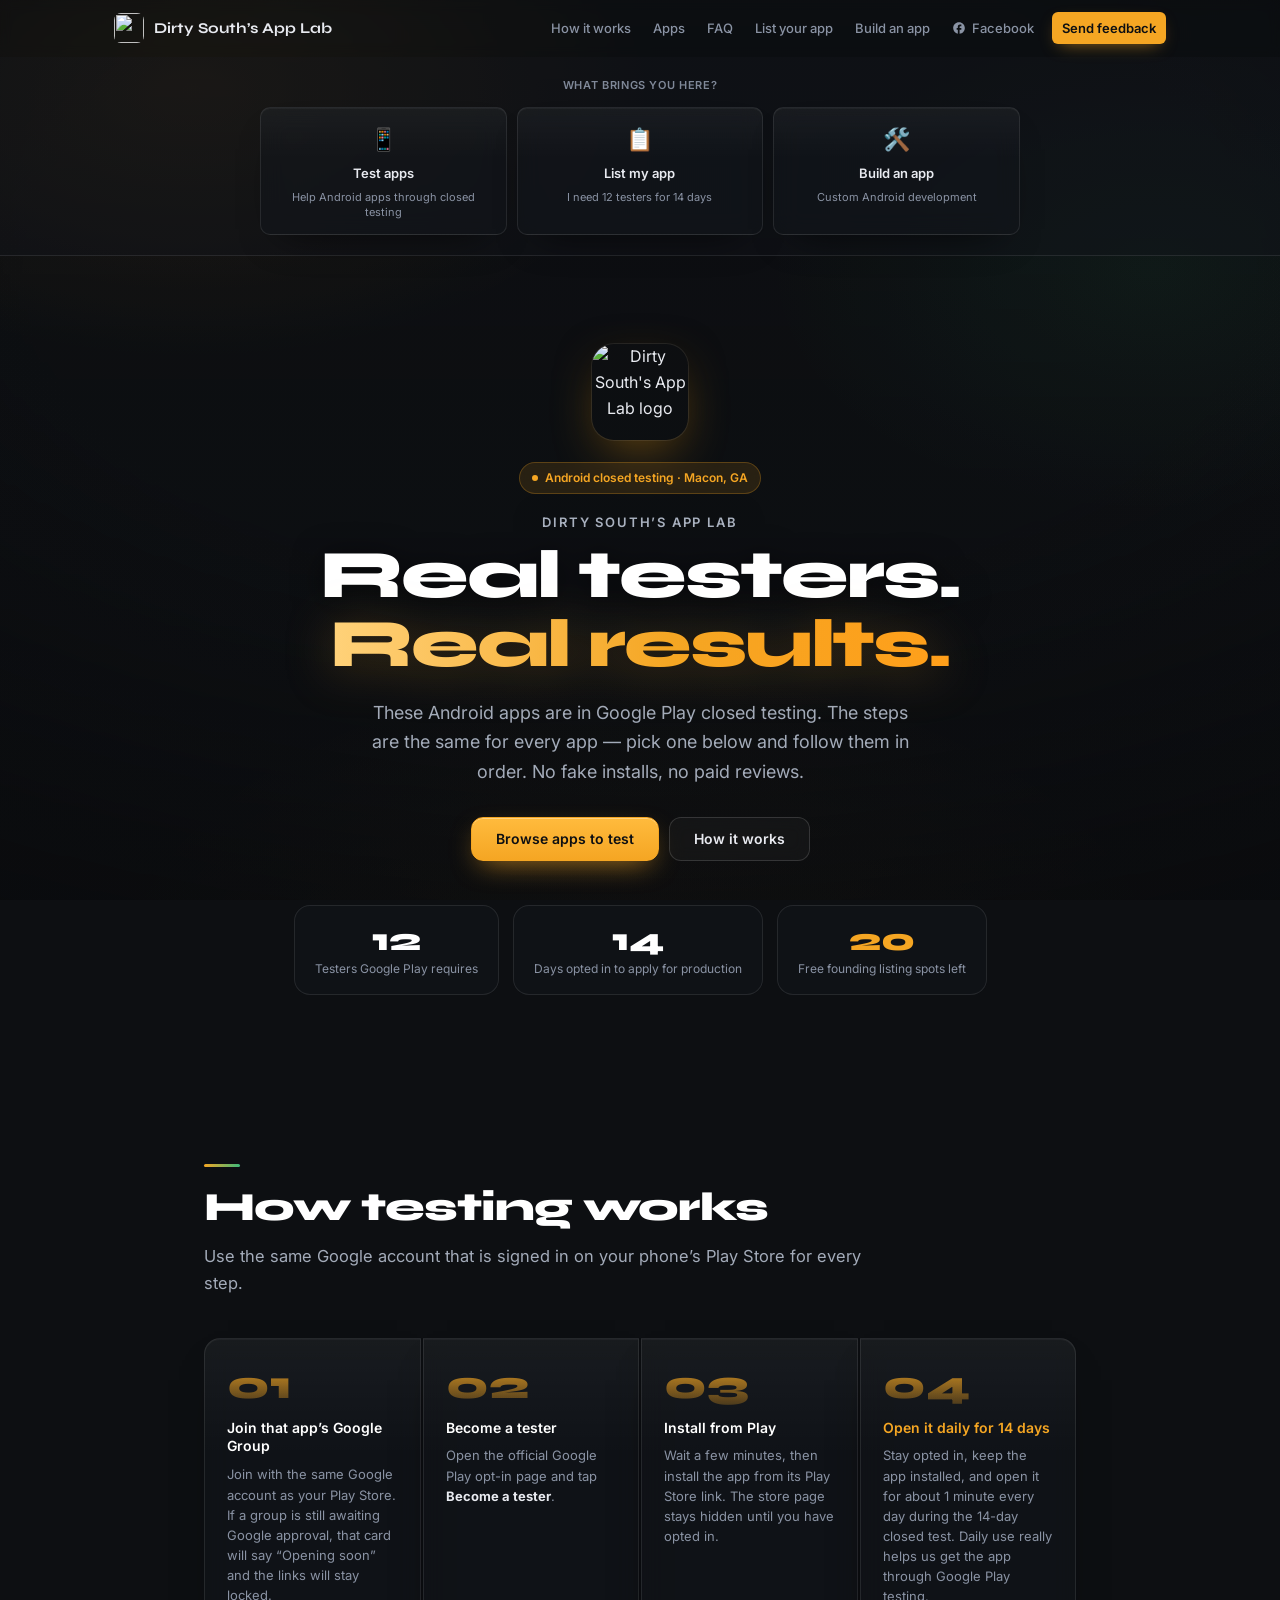
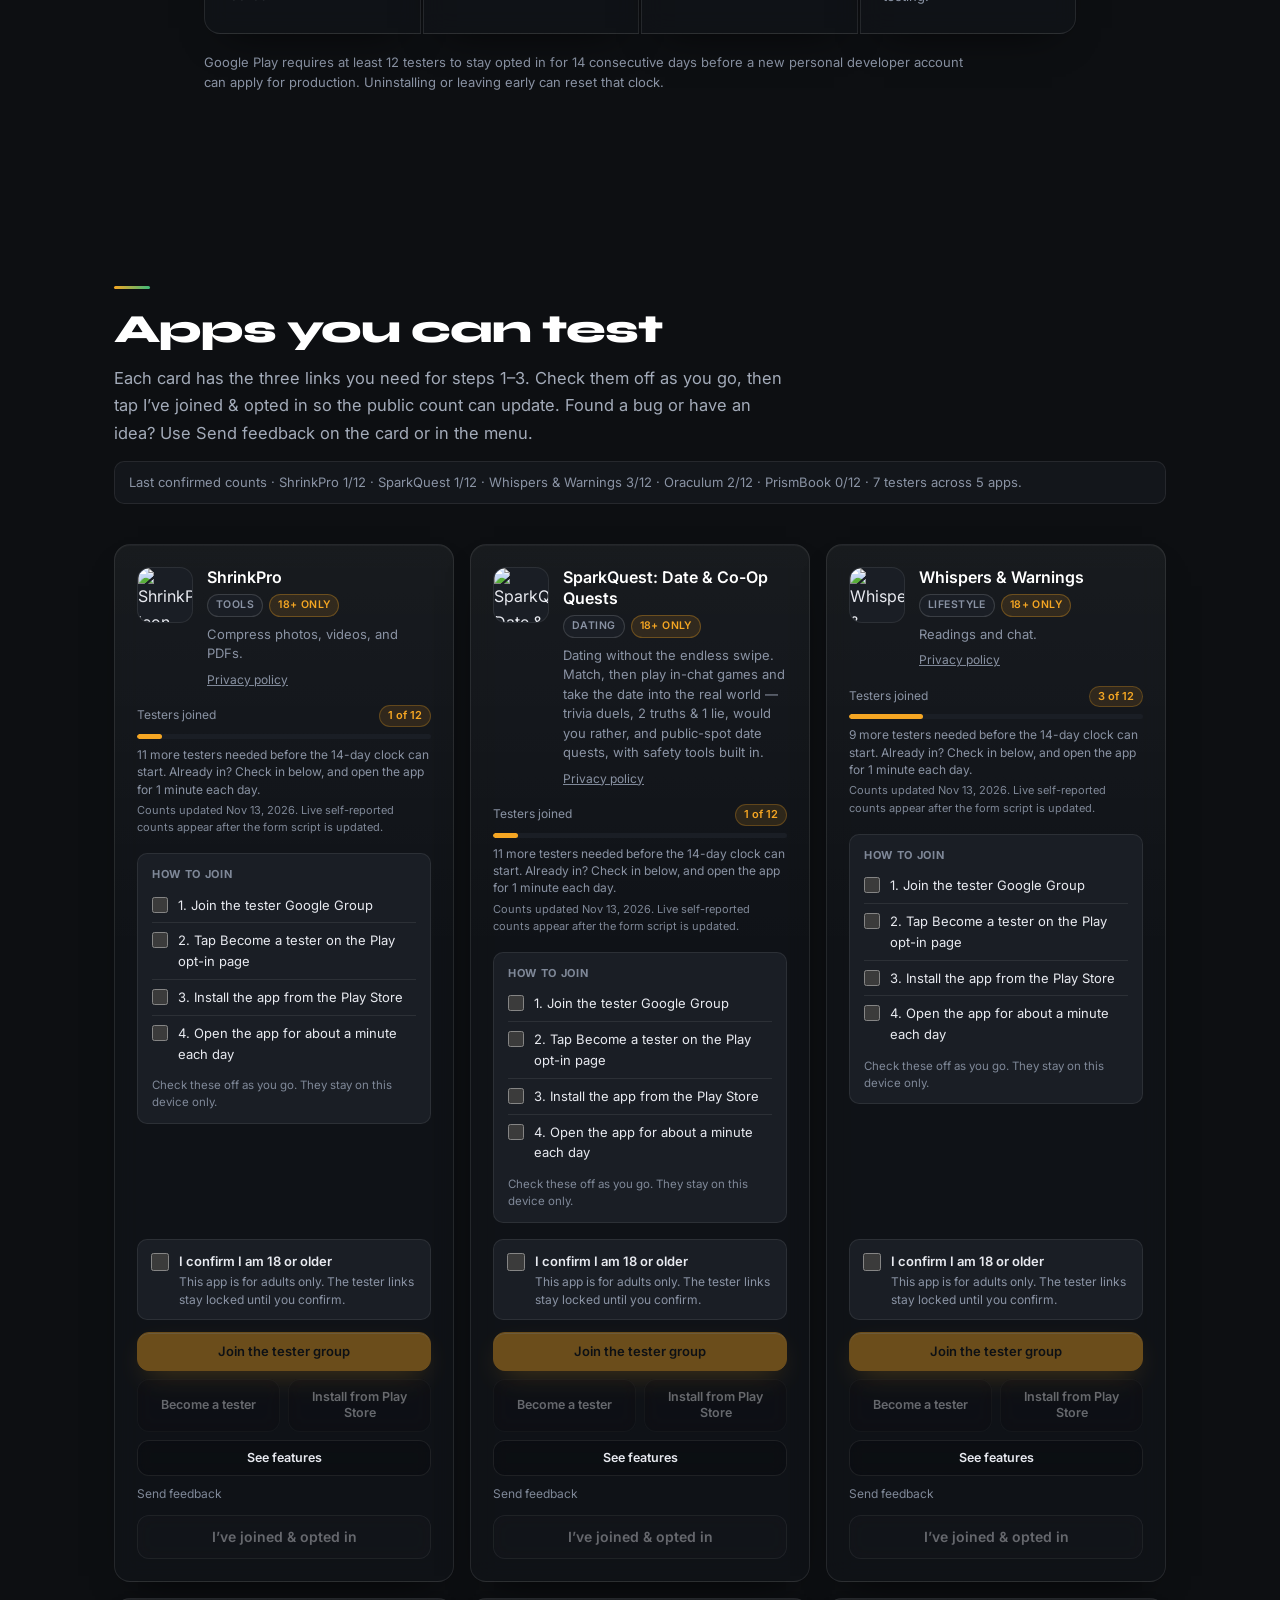
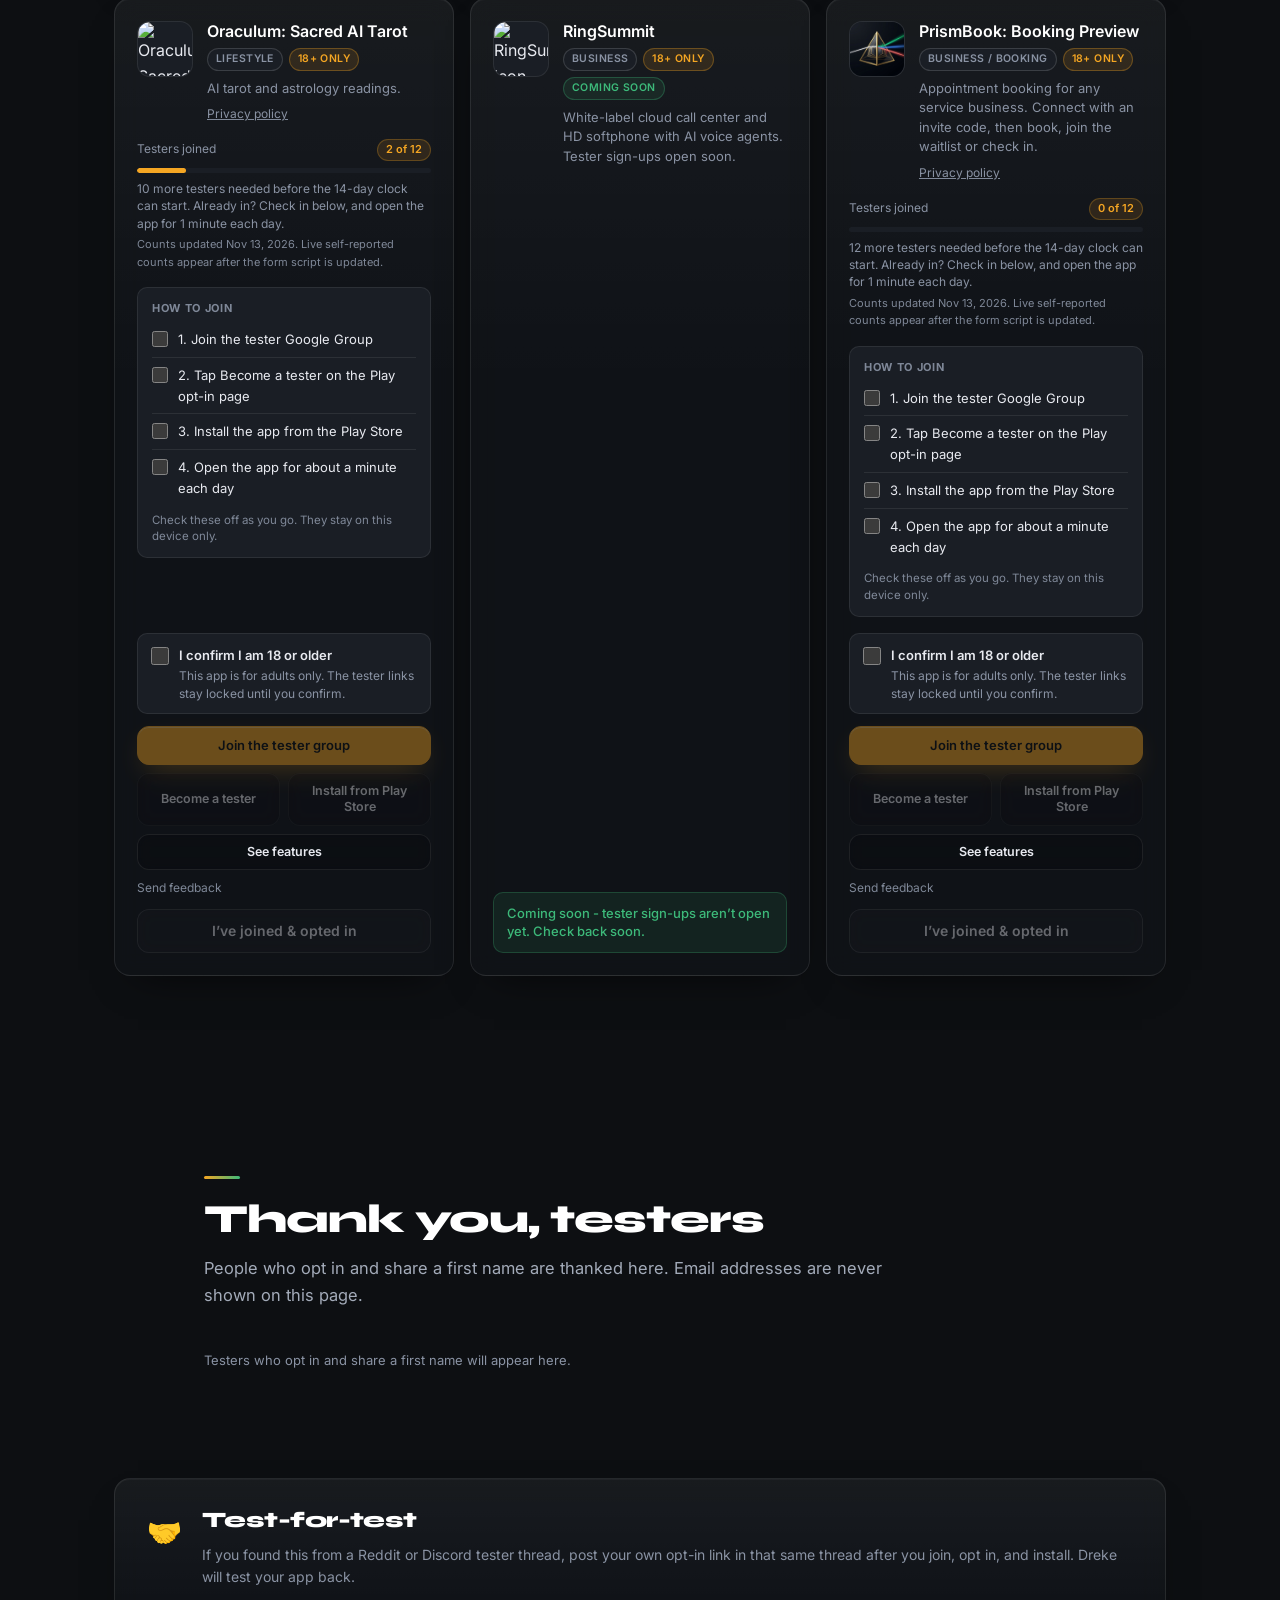
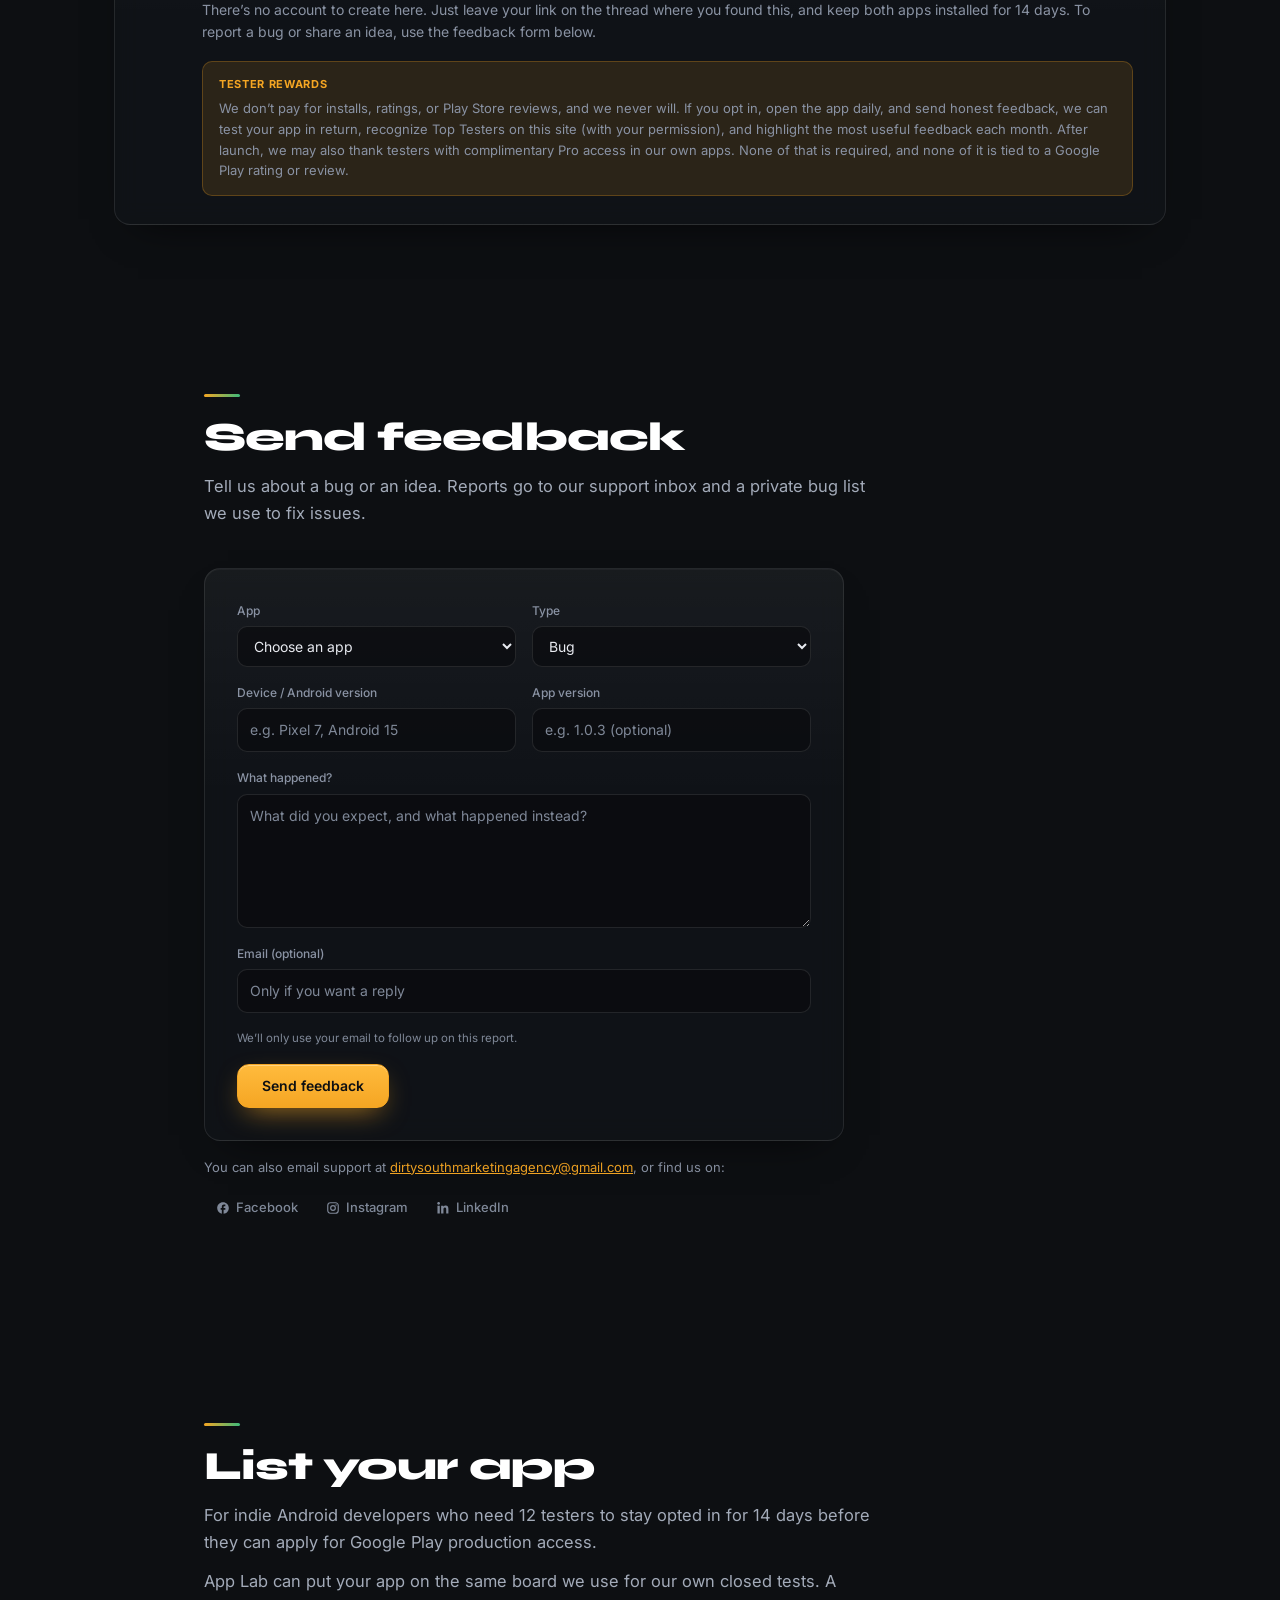
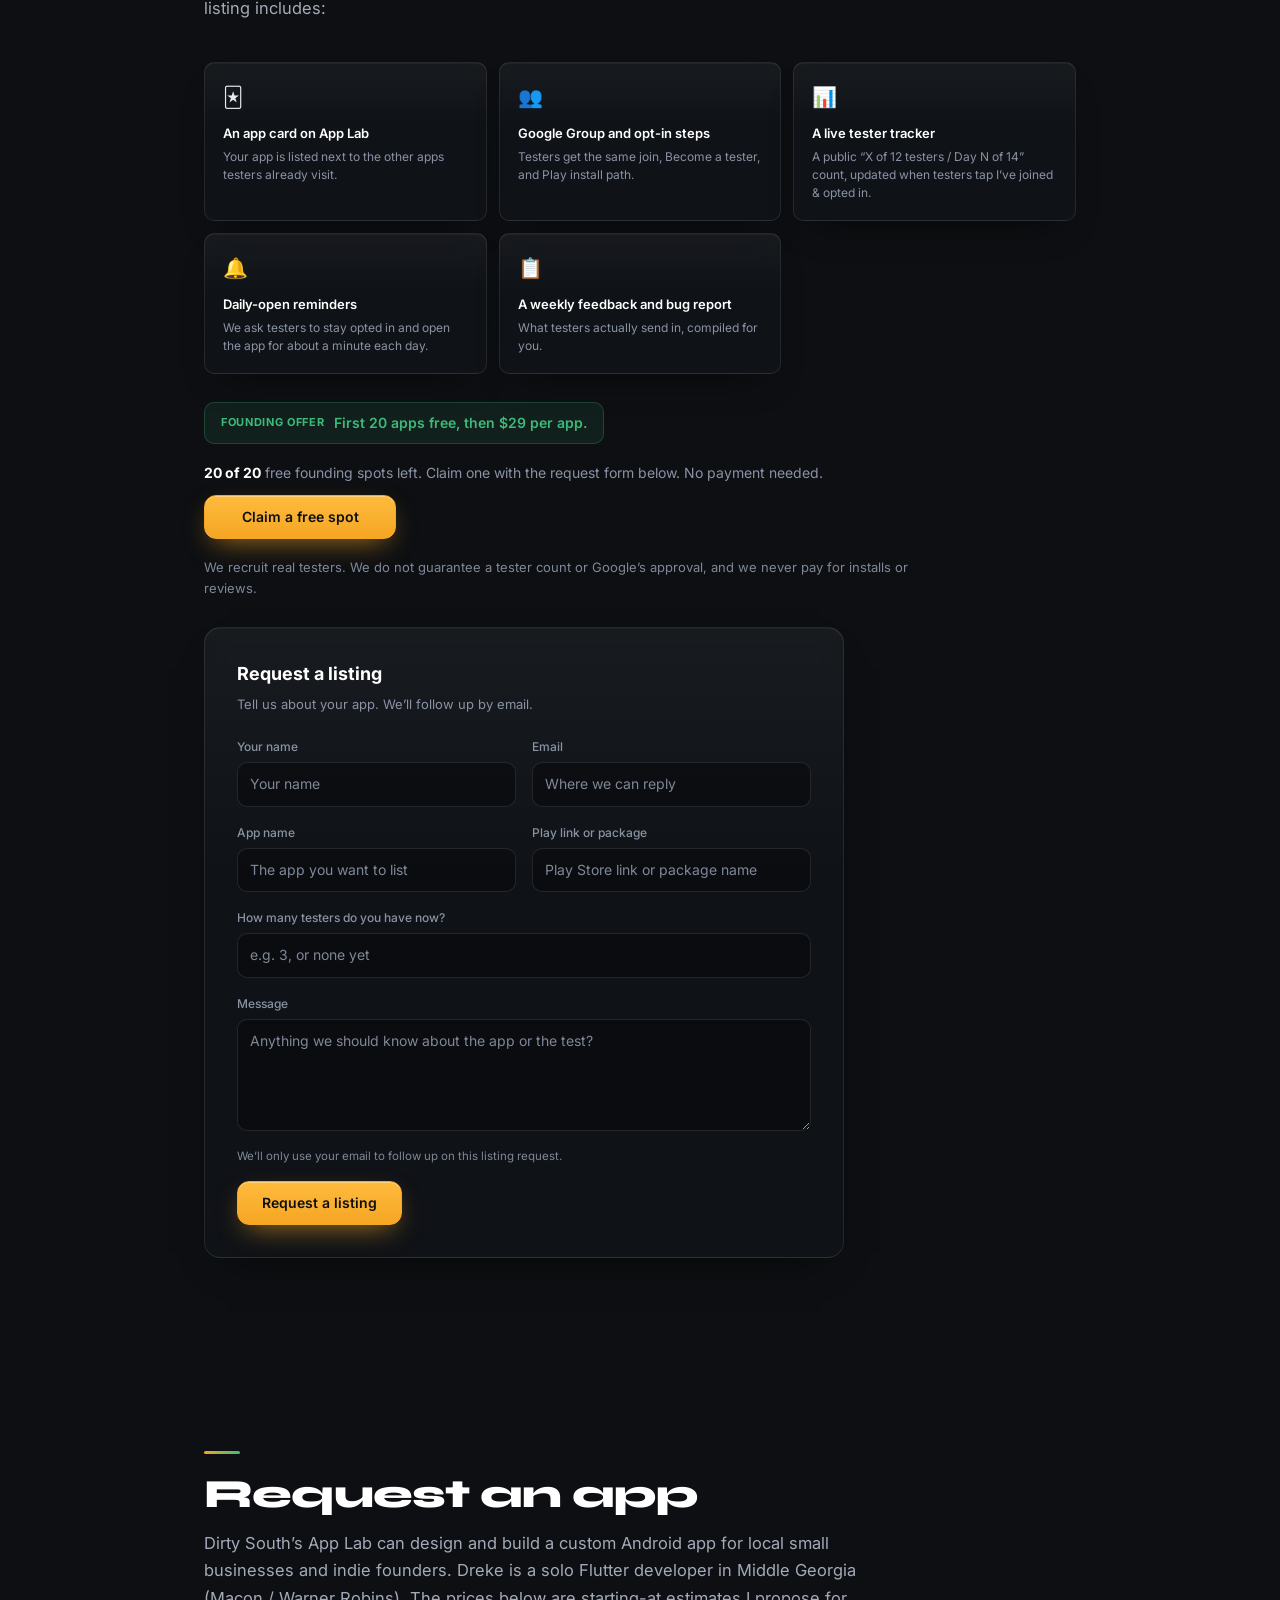
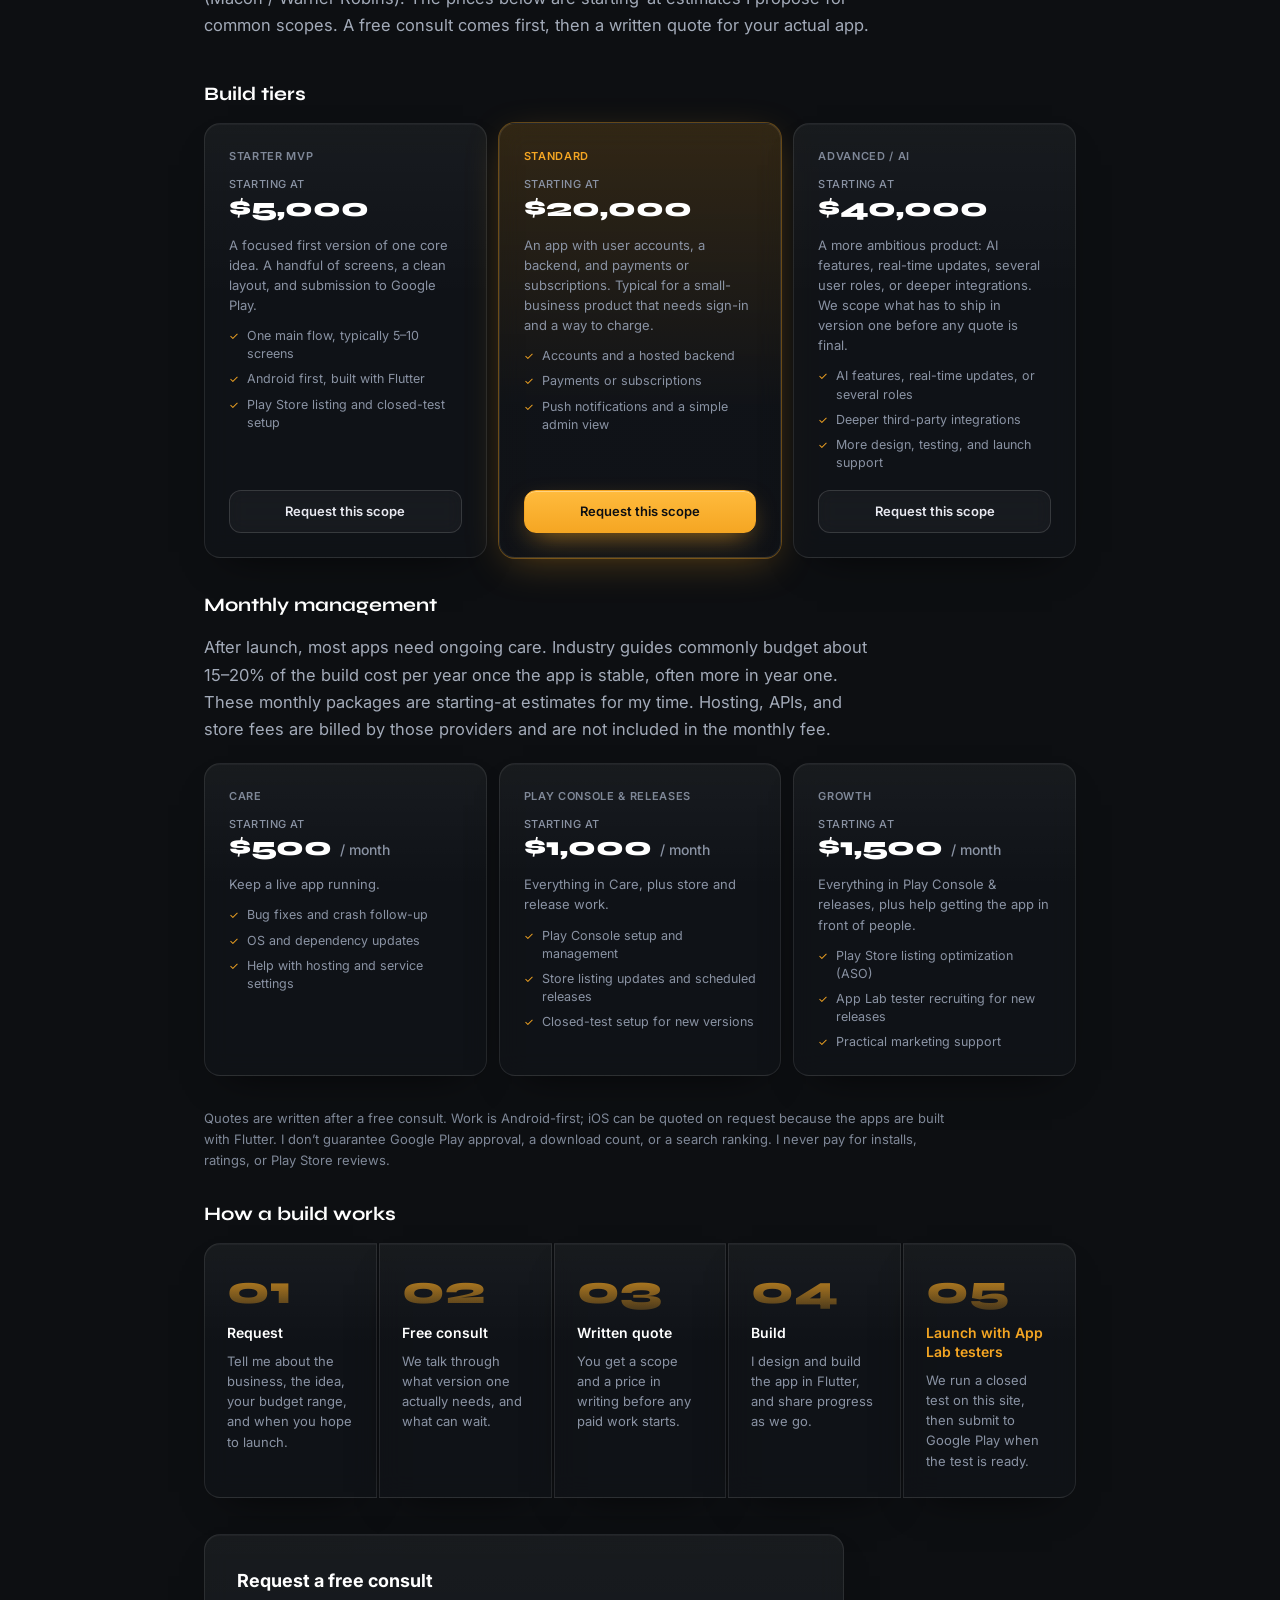
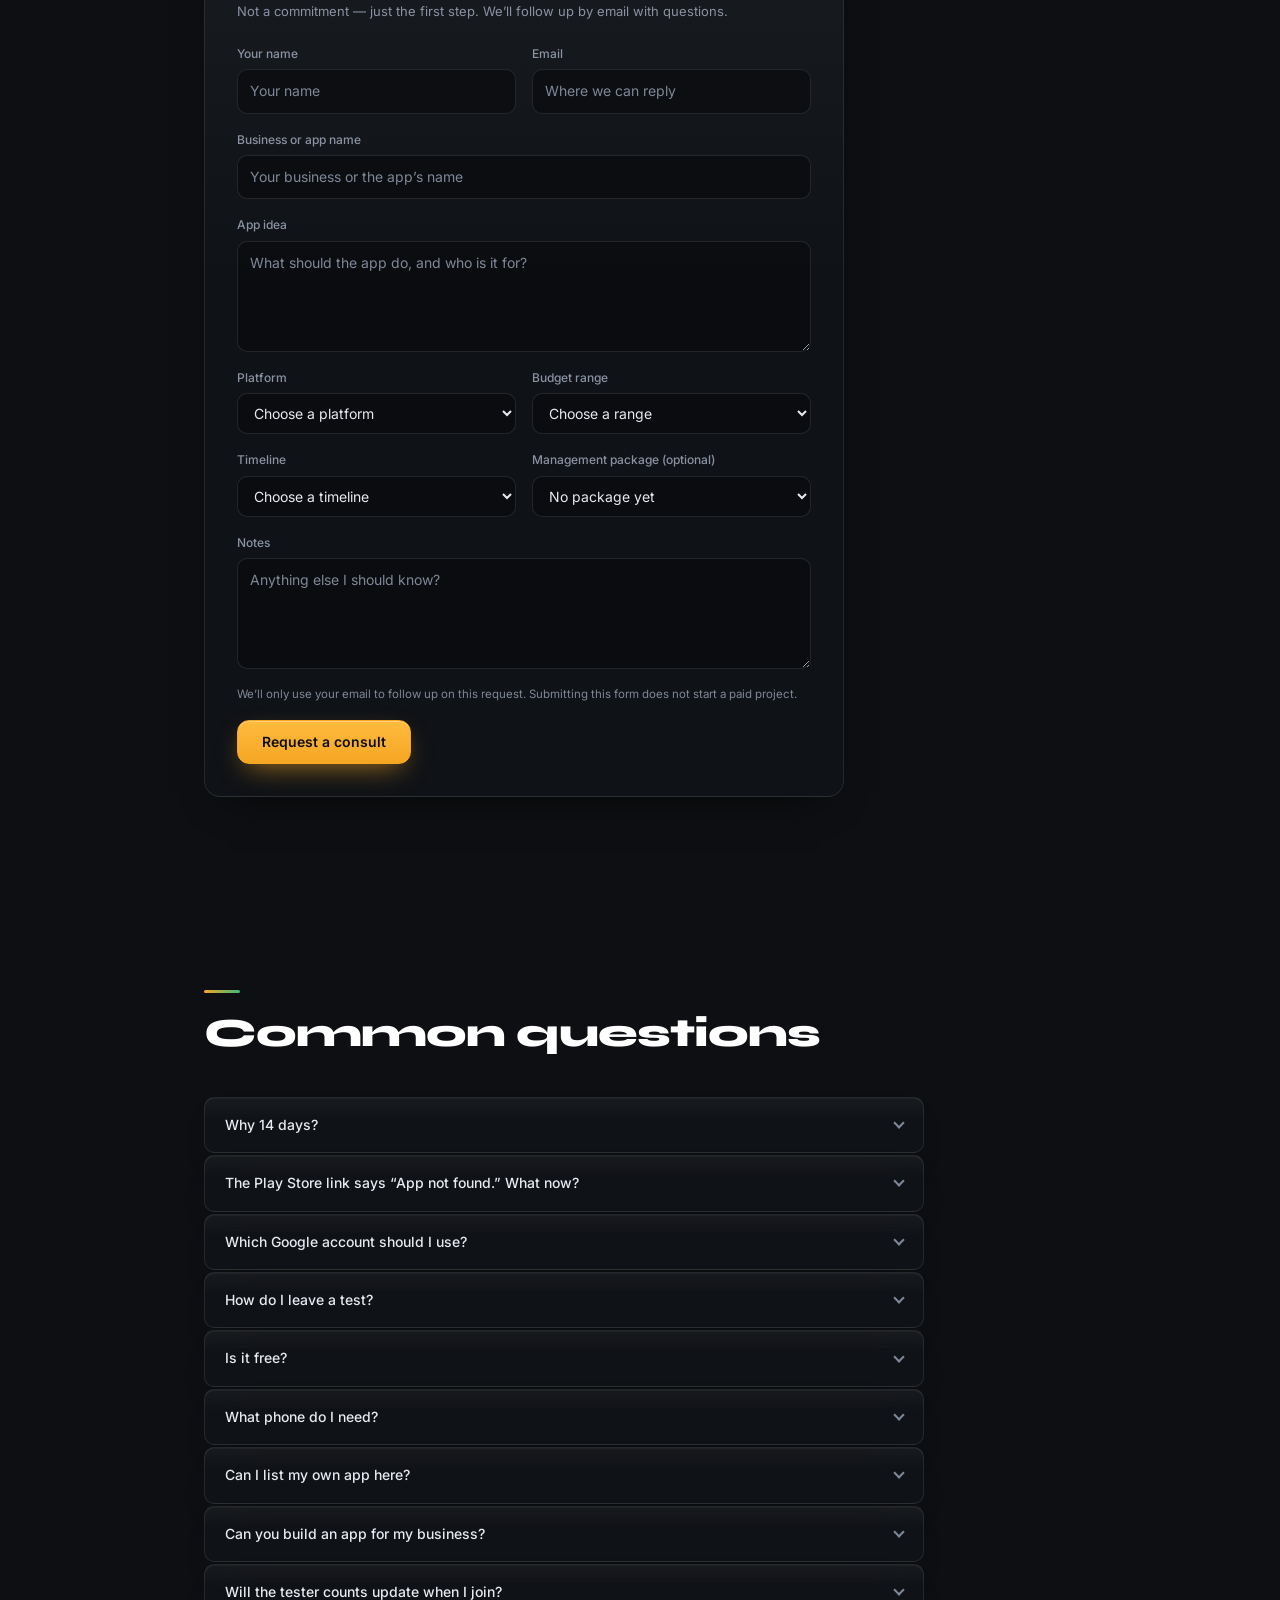
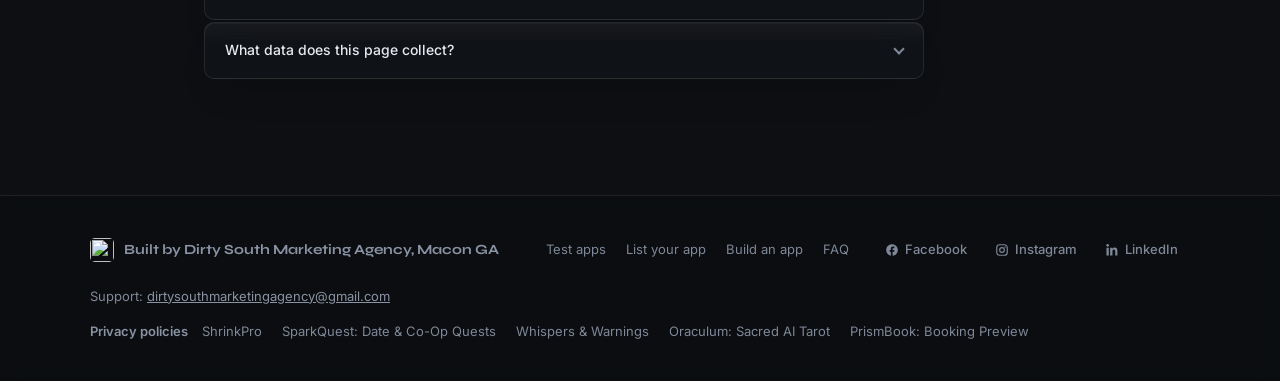
==== commit 6b0ef1e7: "Add Instagram and LinkedIn links to the footer and contact area Keeps the existing Dirty South's App" ====
--- a/index.html
+++ b/index.html
@@ -79,6 +79,19 @@
     .nav-links a.nav-feedback:hover { background: var(--accent-hover); }
     .social-link { display: inline-flex; align-items: center; gap: 6px; }
     .social-link svg { width: 14px; height: 14px; flex-shrink: 0; fill: currentColor; }
+    .social-links { display: flex; flex-wrap: wrap; align-items: center; gap: 4px; }
+    .social-links .social-link {
+      min-height: 44px; min-width: 44px; padding: 0 12px;
+      color: var(--text-faint); font-size: 13px; font-weight: 500;
+      text-decoration: none; border-radius: 6px;
+      transition: color .15s, background .15s;
+    }
+    .social-links .social-link:hover { color: var(--text-muted); background: var(--bg3); }
+    .contact-social { margin-top: 8px; }
+    .footer-social { margin-left: 4px; }
+    @media (max-width: 760px) {
+      .footer-social { margin-left: 0; flex-basis: 100%; }
+    }
     @media (max-width: 760px) {
       .nav-inner { flex-direction: column; align-items: stretch; gap: 0; padding: 8px 16px 6px; }
       .nav-links { overflow-x: auto; -webkit-overflow-scrolling: touch; scrollbar-width: none; padding: 6px 0 2px; }
@@ -620,7 +633,7 @@
         <a href="#faq">FAQ</a>
         <a href="#list">List your app</a>
         <a href="#build">Build an app</a>
-        <a class="social-link" href="https://www.facebook.com/profile.php?id=61596920212174" target="_blank" rel="noopener"><svg xmlns="http://www.w3.org/2000/svg" viewBox="0 0 24 24" aria-hidden="true"><path d="M22 12c0-5.52-4.48-10-10-10S2 6.48 2 12c0 4.84 3.44 8.87 8 9.8V15H8v-3h2V9.5C10 7.57 11.57 6 13.5 6H16v3h-2c-.55 0-1 .45-1 1v2h3v3h-3v6.95c5.05-.5 9-4.76 9-9.95z"/></svg>Facebook</a>
+        <a class="social-link" href="https://www.facebook.com/profile.php?id=61596920212174" target="_blank" rel="noopener noreferrer"><svg xmlns="http://www.w3.org/2000/svg" viewBox="0 0 24 24" aria-hidden="true"><path d="M22 12c0-5.52-4.48-10-10-10S2 6.48 2 12c0 4.84 3.44 8.87 8 9.8V15H8v-3h2V9.5C10 7.57 11.57 6 13.5 6H16v3h-2c-.55 0-1 .45-1 1v2h3v3h-3v6.95c5.05-.5 9-4.76 9-9.95z"/></svg>Facebook</a>
         <a class="nav-feedback" href="#feedback">Send feedback</a>
       </div>
     </div>
@@ -799,7 +812,12 @@
             <p class="form-status" id="feedback-status" role="status"></p>
           </form>
         </div>
-        <p class="contact-line">You can also email support at <a href="mailto:dirtysouthmarketingagency@gmail.com">dirtysouthmarketingagency@gmail.com</a>.</p>
+        <p class="contact-line">You can also email support at <a href="mailto:dirtysouthmarketingagency@gmail.com">dirtysouthmarketingagency@gmail.com</a>, or find us on:</p>
+        <nav class="social-links contact-social" aria-label="Social media">
+            <a class="social-link" href="https://www.facebook.com/profile.php?id=61596920212174" target="_blank" rel="noopener noreferrer"><svg xmlns="http://www.w3.org/2000/svg" viewBox="0 0 24 24" aria-hidden="true"><path d="M22 12c0-5.52-4.48-10-10-10S2 6.48 2 12c0 4.84 3.44 8.87 8 9.8V15H8v-3h2V9.5C10 7.57 11.57 6 13.5 6H16v3h-2c-.55 0-1 .45-1 1v2h3v3h-3v6.95c5.05-.5 9-4.76 9-9.95z"/></svg>Facebook</a>
+            <a class="social-link" href="https://www.instagram.com/dirtysouth.agency/" target="_blank" rel="noopener noreferrer"><svg xmlns="http://www.w3.org/2000/svg" viewBox="0 0 24 24" aria-hidden="true"><path d="M7.8 2h8.4C19.4 2 22 4.6 22 7.8v8.4a5.8 5.8 0 0 1-5.8 5.8H7.8C4.6 22 2 19.4 2 16.2V7.8A5.8 5.8 0 0 1 7.8 2m-.2 2A3.6 3.6 0 0 0 4 7.6v8.8C4 18.39 5.61 20 7.6 20h8.8a3.6 3.6 0 0 0 3.6-3.6V7.6C20 5.61 18.39 4 16.4 4H7.6m9.65 1.5a1.25 1.25 0 0 1 1.25 1.25A1.25 1.25 0 0 1 17.25 8 1.25 1.25 0 0 1 16 6.75a1.25 1.25 0 0 1 1.25-1.25M12 7a5 5 0 0 1 5 5 5 5 0 0 1-5 5 5 5 0 0 1-5-5 5 5 0 0 1 5-5m0 2a3 3 0 0 0-3 3 3 3 0 0 0 3 3 3 3 0 0 0 3-3 3 3 0 0 0-3-3z"/></svg>Instagram</a>
+            <a class="social-link" href="https://www.linkedin.com/company/dirty-south-marketing-agency/" target="_blank" rel="noopener noreferrer"><svg xmlns="http://www.w3.org/2000/svg" viewBox="0 0 24 24" aria-hidden="true"><path d="M6.5 21.5h-4V8h4v13.5zM4.5 6.5C3.12 6.5 2 5.38 2 4s1.12-2.5 2.5-2.5S7 2.62 7 4 5.88 6.5 4.5 6.5zM21.5 21.5h-4v-6.6c0-1.57-.03-3.59-2.19-3.59-2.19 0-2.52 1.71-2.52 3.48v6.71h-4V8h3.84v1.84h.05c.53-1.01 1.84-2.08 3.79-2.08 4.05 0 4.8 2.67 4.8 6.13v7.61z"/></svg>LinkedIn</a>
+        </nav>
       </div>
     </section>
 
@@ -1101,7 +1119,11 @@
           <a href="#list">List your app</a>
           <a href="#build">Build an app</a>
           <a href="#faq">FAQ</a>
-          <a class="social-link" href="https://www.facebook.com/profile.php?id=61596920212174" target="_blank" rel="noopener"><svg xmlns="http://www.w3.org/2000/svg" viewBox="0 0 24 24" aria-hidden="true"><path d="M22 12c0-5.52-4.48-10-10-10S2 6.48 2 12c0 4.84 3.44 8.87 8 9.8V15H8v-3h2V9.5C10 7.57 11.57 6 13.5 6H16v3h-2c-.55 0-1 .45-1 1v2h3v3h-3v6.95c5.05-.5 9-4.76 9-9.95z"/></svg>Facebook</a>
+          <nav class="social-links footer-social" aria-label="Social media">
+            <a class="social-link" href="https://www.facebook.com/profile.php?id=61596920212174" target="_blank" rel="noopener noreferrer"><svg xmlns="http://www.w3.org/2000/svg" viewBox="0 0 24 24" aria-hidden="true"><path d="M22 12c0-5.52-4.48-10-10-10S2 6.48 2 12c0 4.84 3.44 8.87 8 9.8V15H8v-3h2V9.5C10 7.57 11.57 6 13.5 6H16v3h-2c-.55 0-1 .45-1 1v2h3v3h-3v6.95c5.05-.5 9-4.76 9-9.95z"/></svg>Facebook</a>
+            <a class="social-link" href="https://www.instagram.com/dirtysouth.agency/" target="_blank" rel="noopener noreferrer"><svg xmlns="http://www.w3.org/2000/svg" viewBox="0 0 24 24" aria-hidden="true"><path d="M7.8 2h8.4C19.4 2 22 4.6 22 7.8v8.4a5.8 5.8 0 0 1-5.8 5.8H7.8C4.6 22 2 19.4 2 16.2V7.8A5.8 5.8 0 0 1 7.8 2m-.2 2A3.6 3.6 0 0 0 4 7.6v8.8C4 18.39 5.61 20 7.6 20h8.8a3.6 3.6 0 0 0 3.6-3.6V7.6C20 5.61 18.39 4 16.4 4H7.6m9.65 1.5a1.25 1.25 0 0 1 1.25 1.25A1.25 1.25 0 0 1 17.25 8 1.25 1.25 0 0 1 16 6.75a1.25 1.25 0 0 1 1.25-1.25M12 7a5 5 0 0 1 5 5 5 5 0 0 1-5 5 5 5 0 0 1-5-5 5 5 0 0 1 5-5m0 2a3 3 0 0 0-3 3 3 3 0 0 0 3 3 3 3 0 0 0 3-3 3 3 0 0 0-3-3z"/></svg>Instagram</a>
+            <a class="social-link" href="https://www.linkedin.com/company/dirty-south-marketing-agency/" target="_blank" rel="noopener noreferrer"><svg xmlns="http://www.w3.org/2000/svg" viewBox="0 0 24 24" aria-hidden="true"><path d="M6.5 21.5h-4V8h4v13.5zM4.5 6.5C3.12 6.5 2 5.38 2 4s1.12-2.5 2.5-2.5S7 2.62 7 4 5.88 6.5 4.5 6.5zM21.5 21.5h-4v-6.6c0-1.57-.03-3.59-2.19-3.59-2.19 0-2.52 1.71-2.52 3.48v6.71h-4V8h3.84v1.84h.05c.53-1.01 1.84-2.08 3.79-2.08 4.05 0 4.8 2.67 4.8 6.13v7.61z"/></svg>LinkedIn</a>
+          </nav>
         </div>
       </div>
       <p class="footer-meta">Support: <a href="mailto:dirtysouthmarketingagency@gmail.com">dirtysouthmarketingagency@gmail.com</a></p>
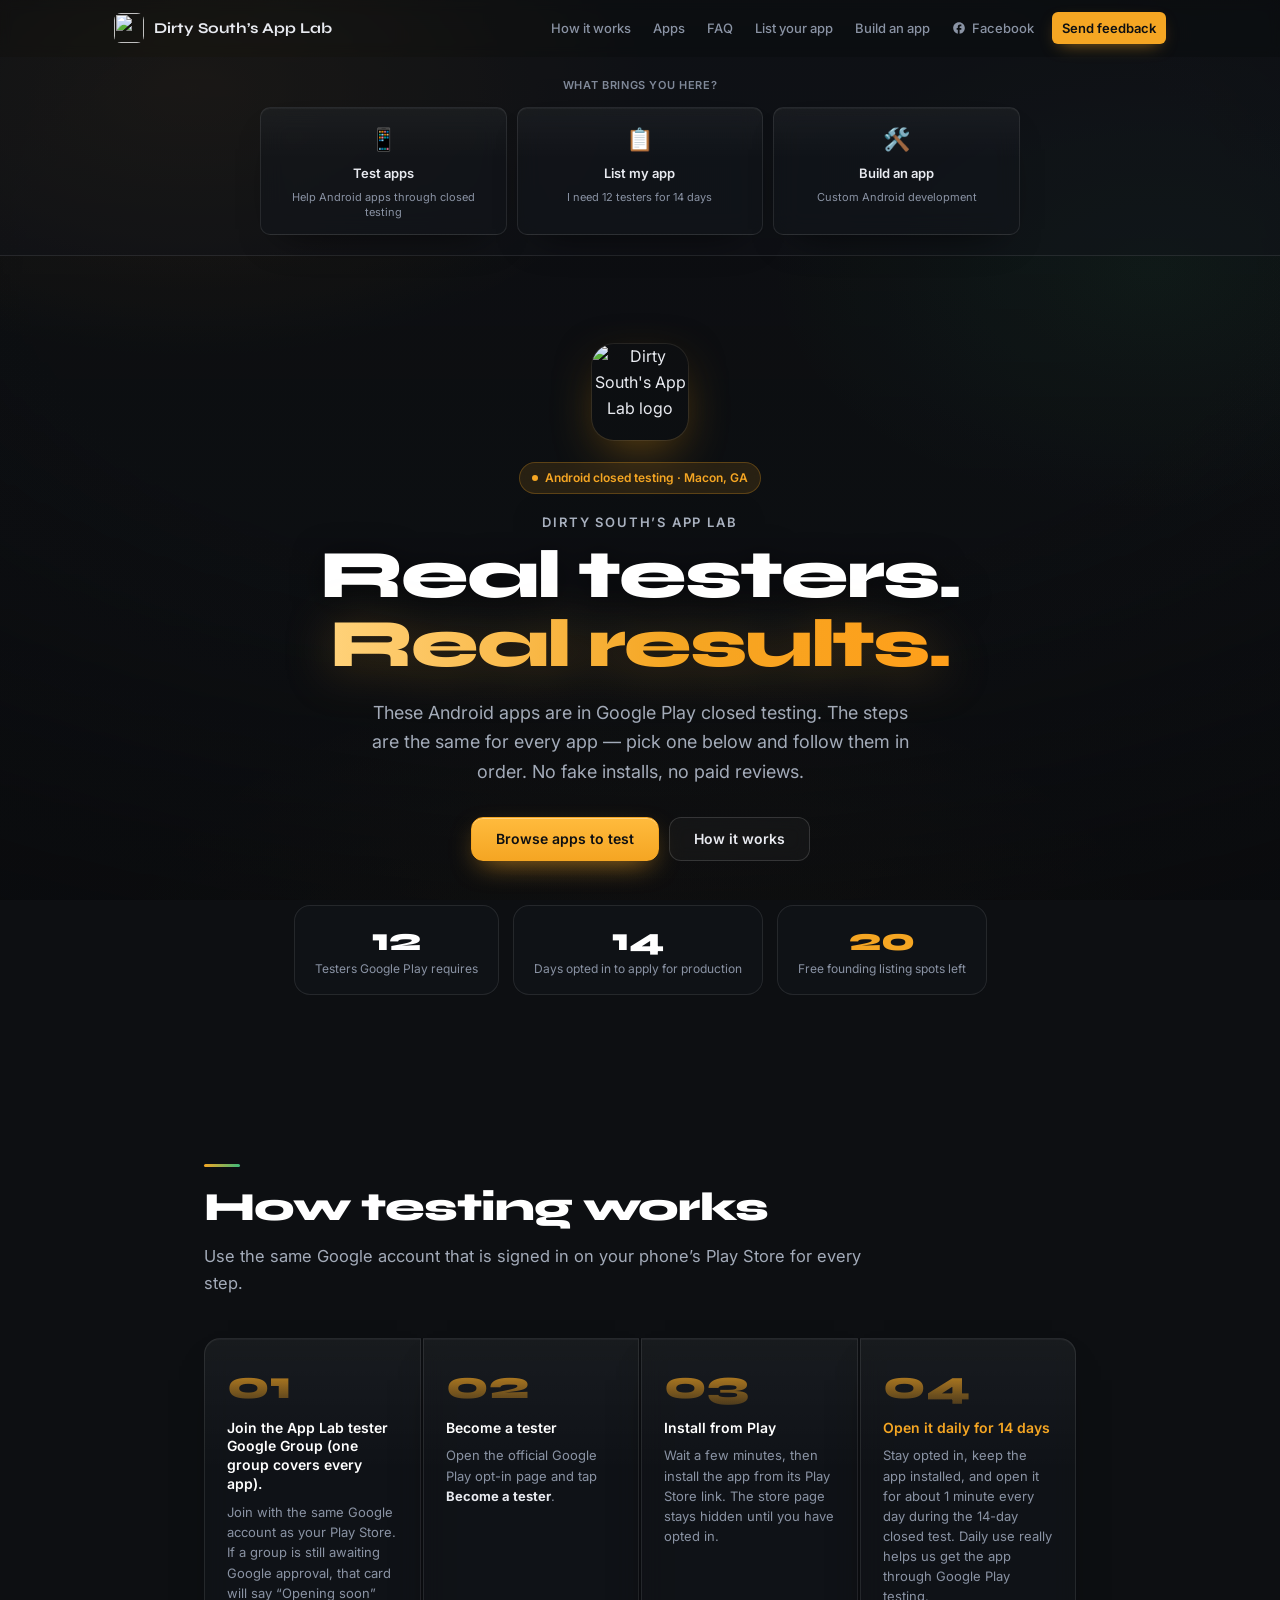
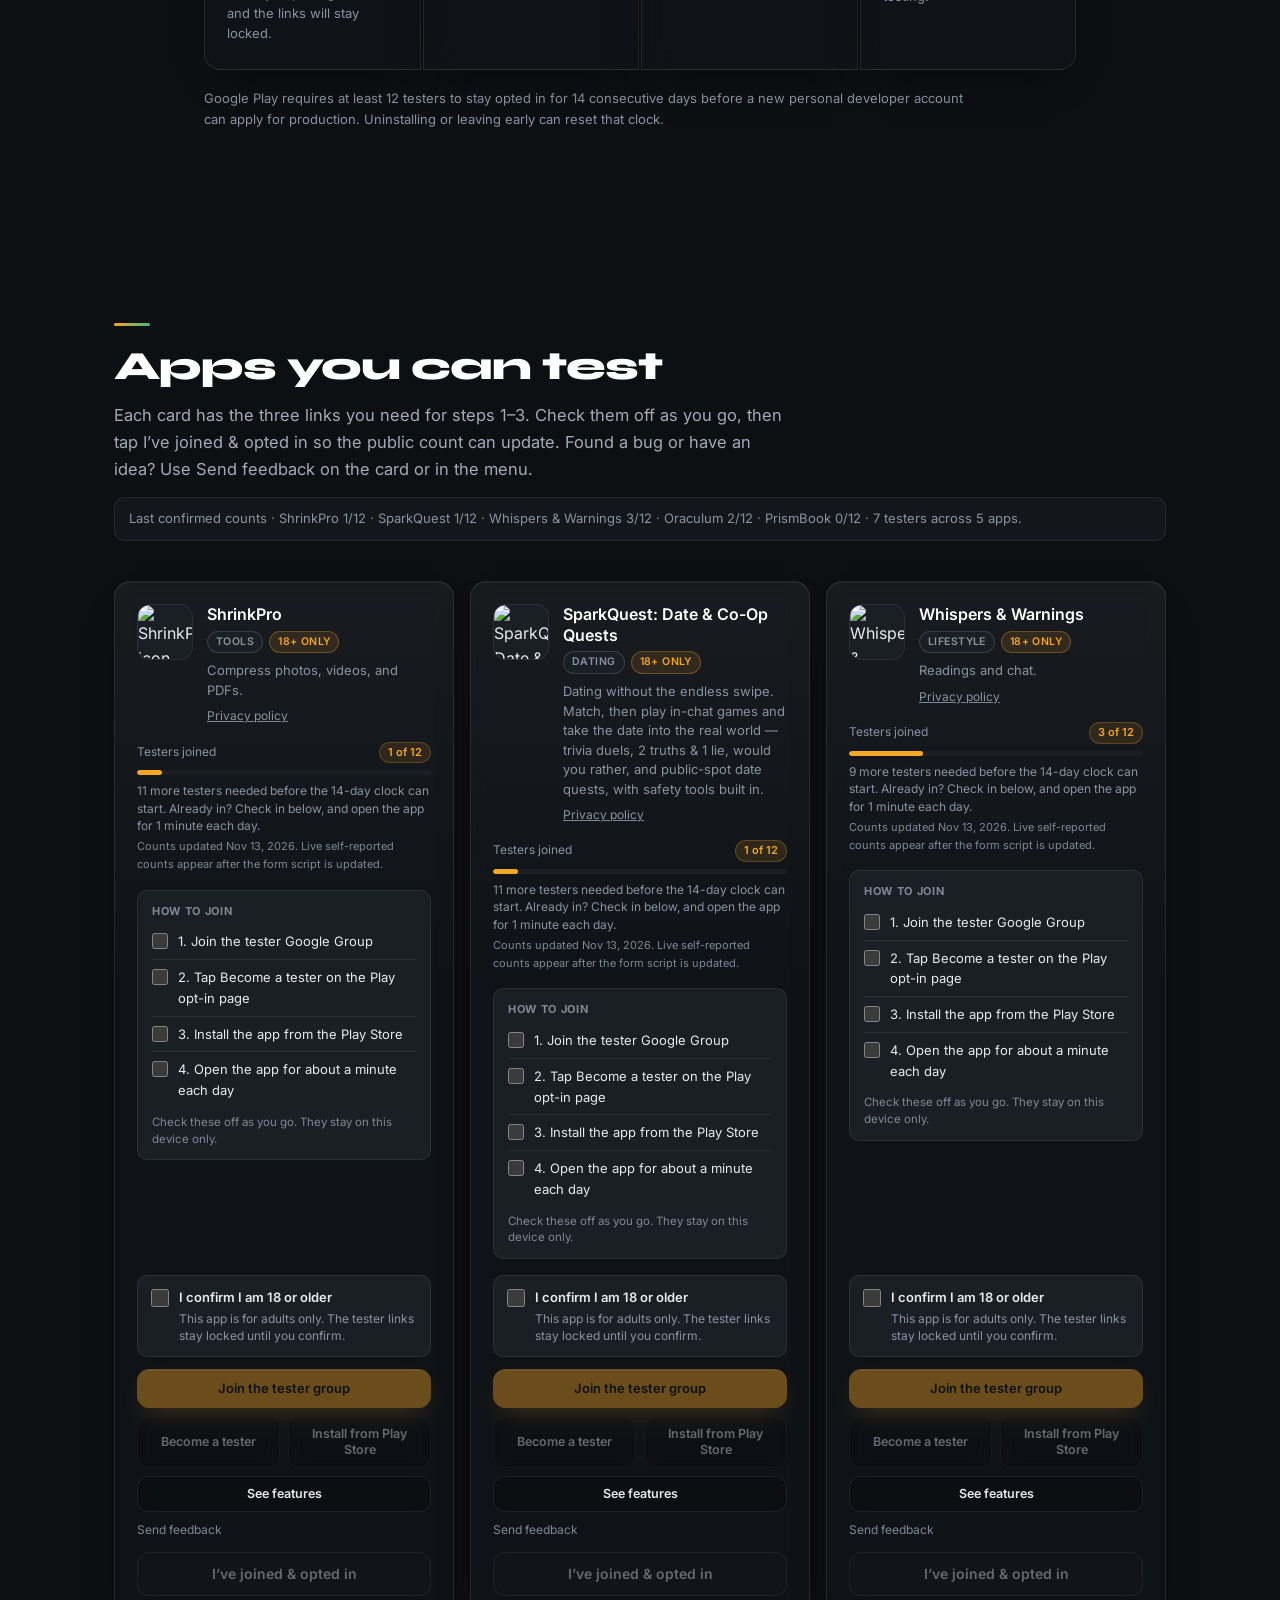
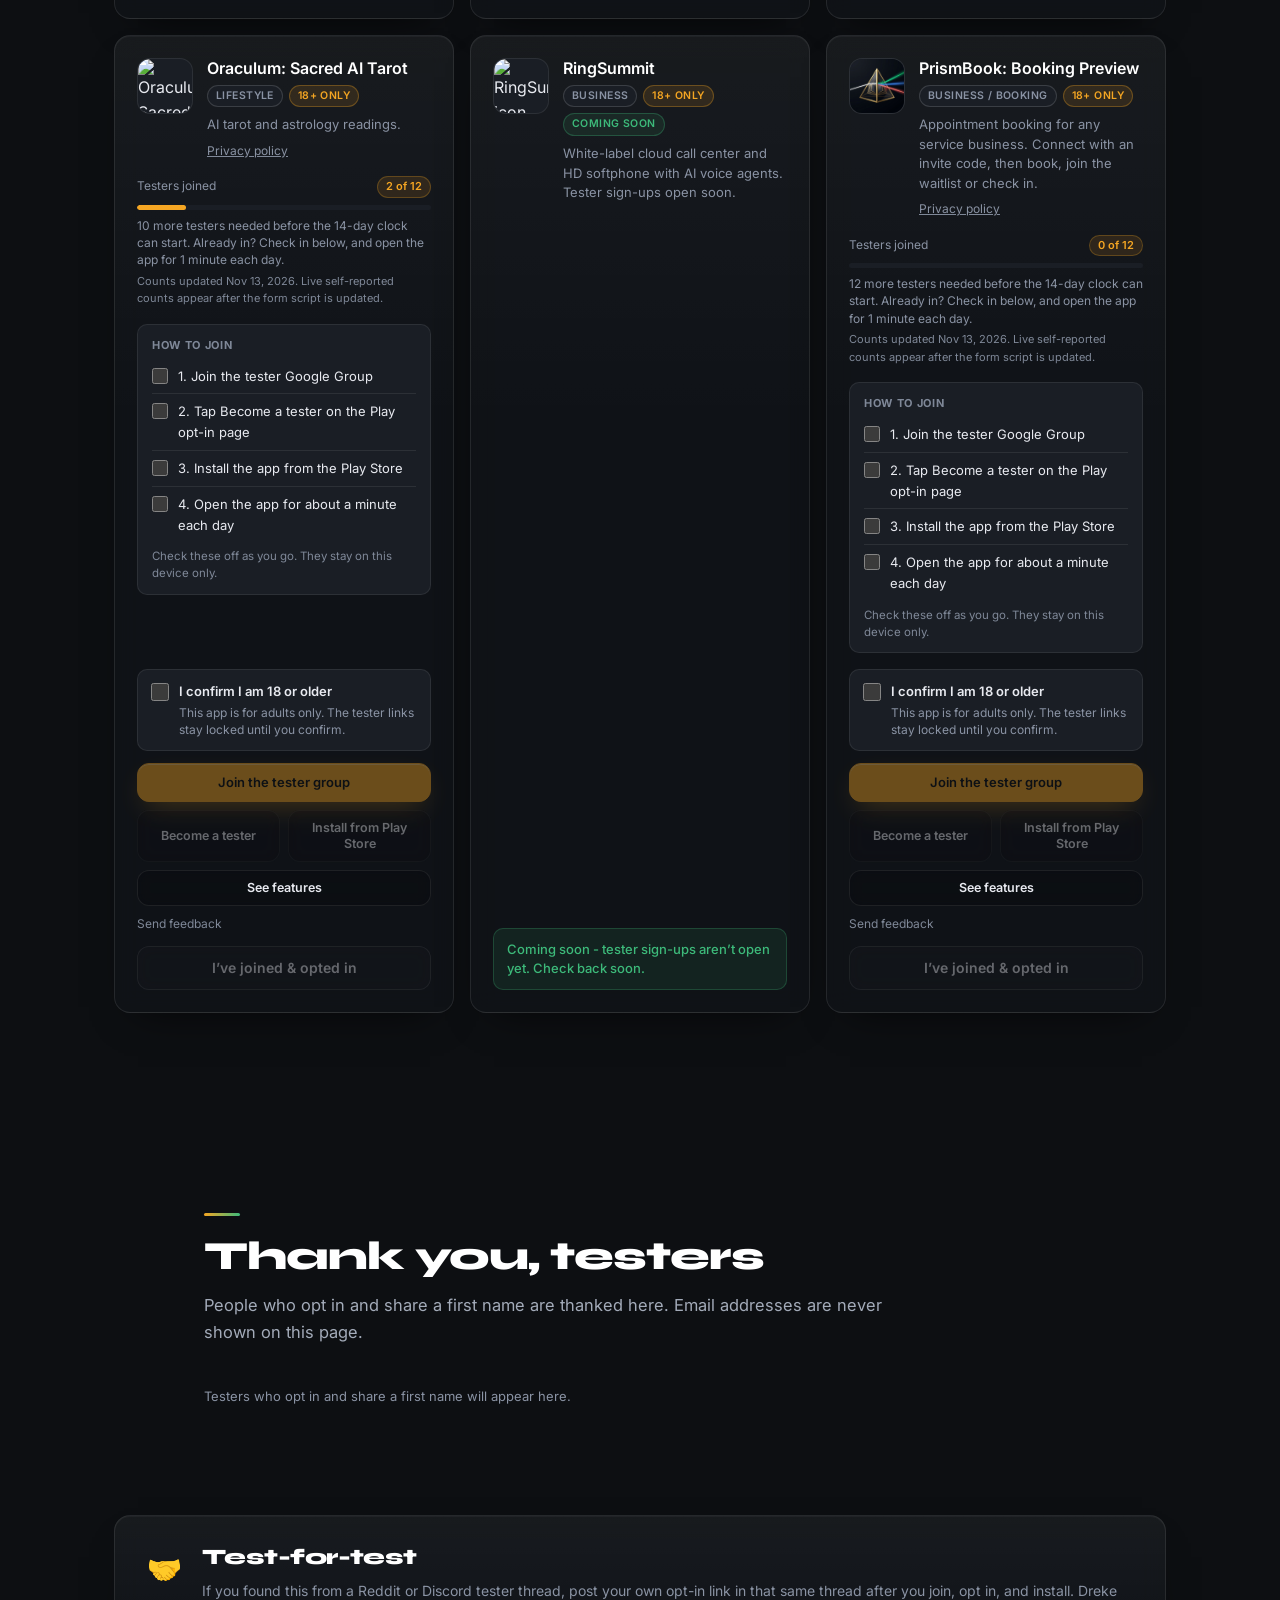
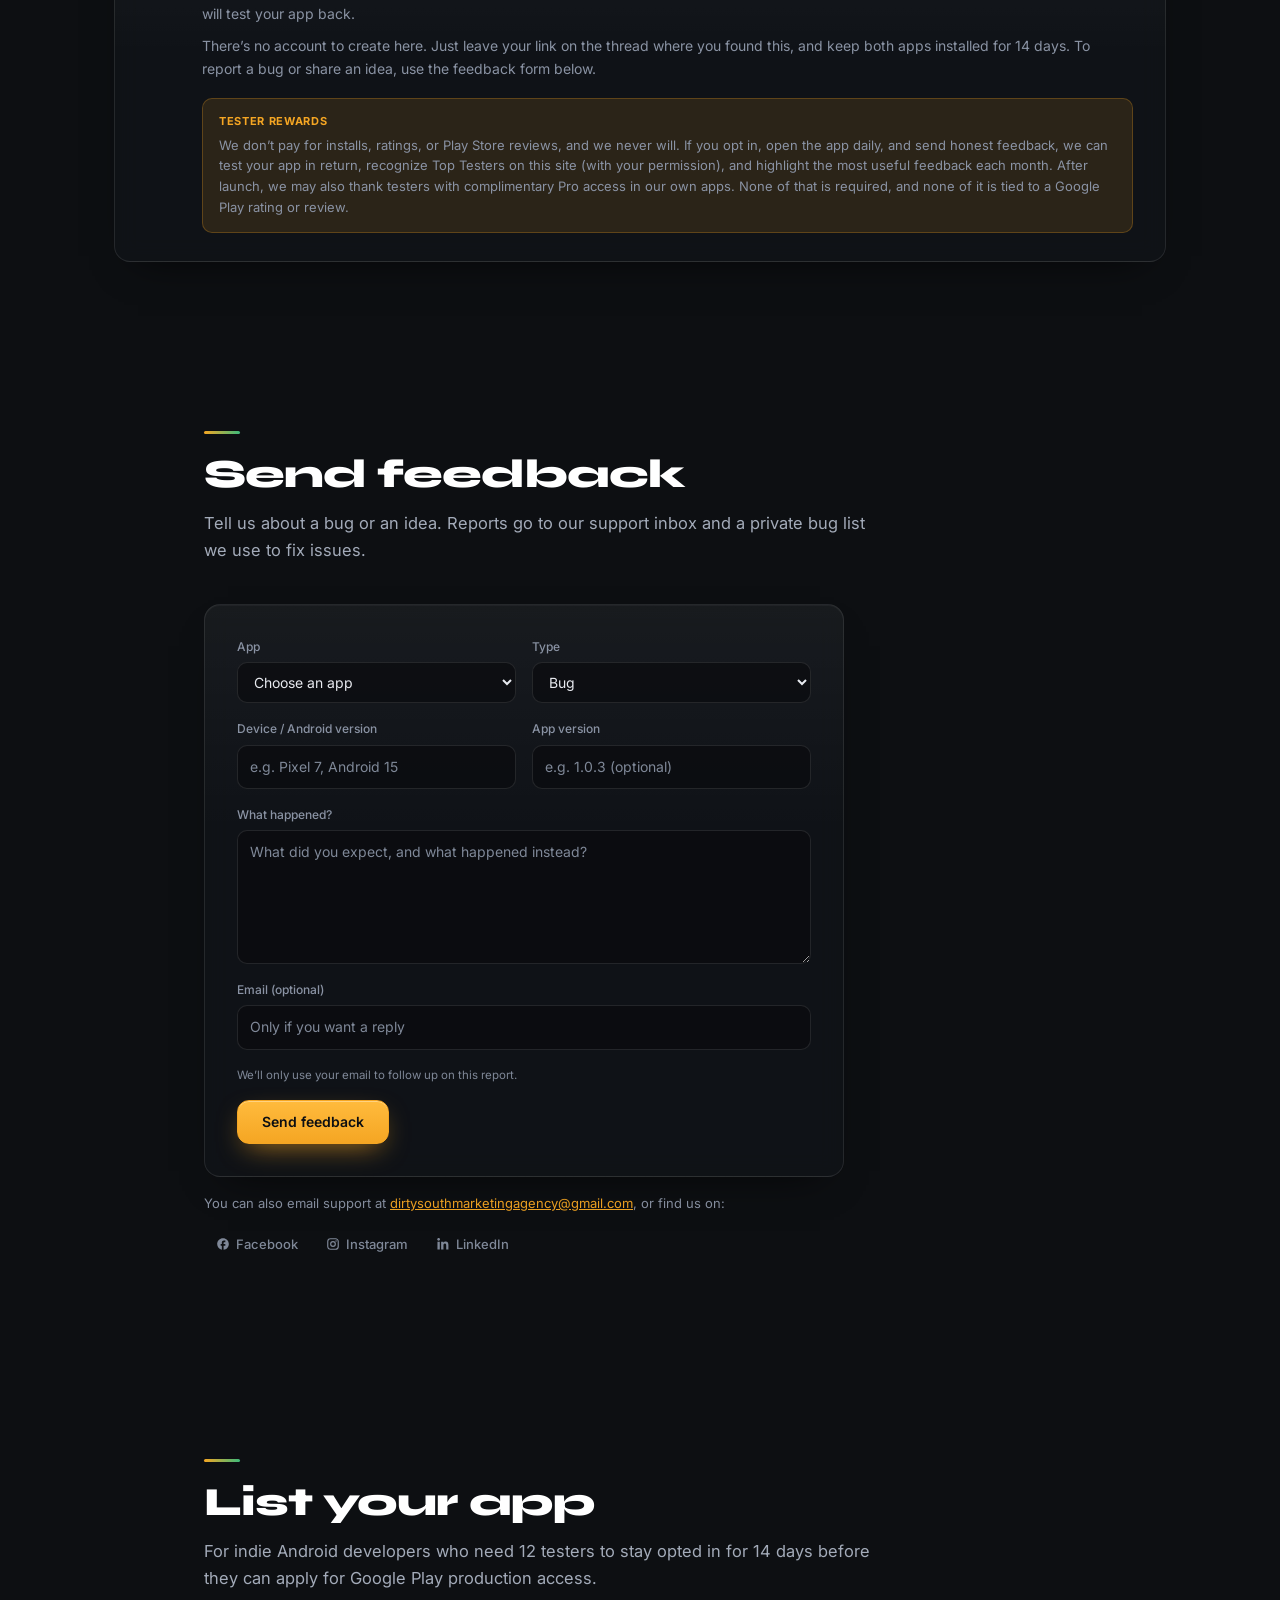
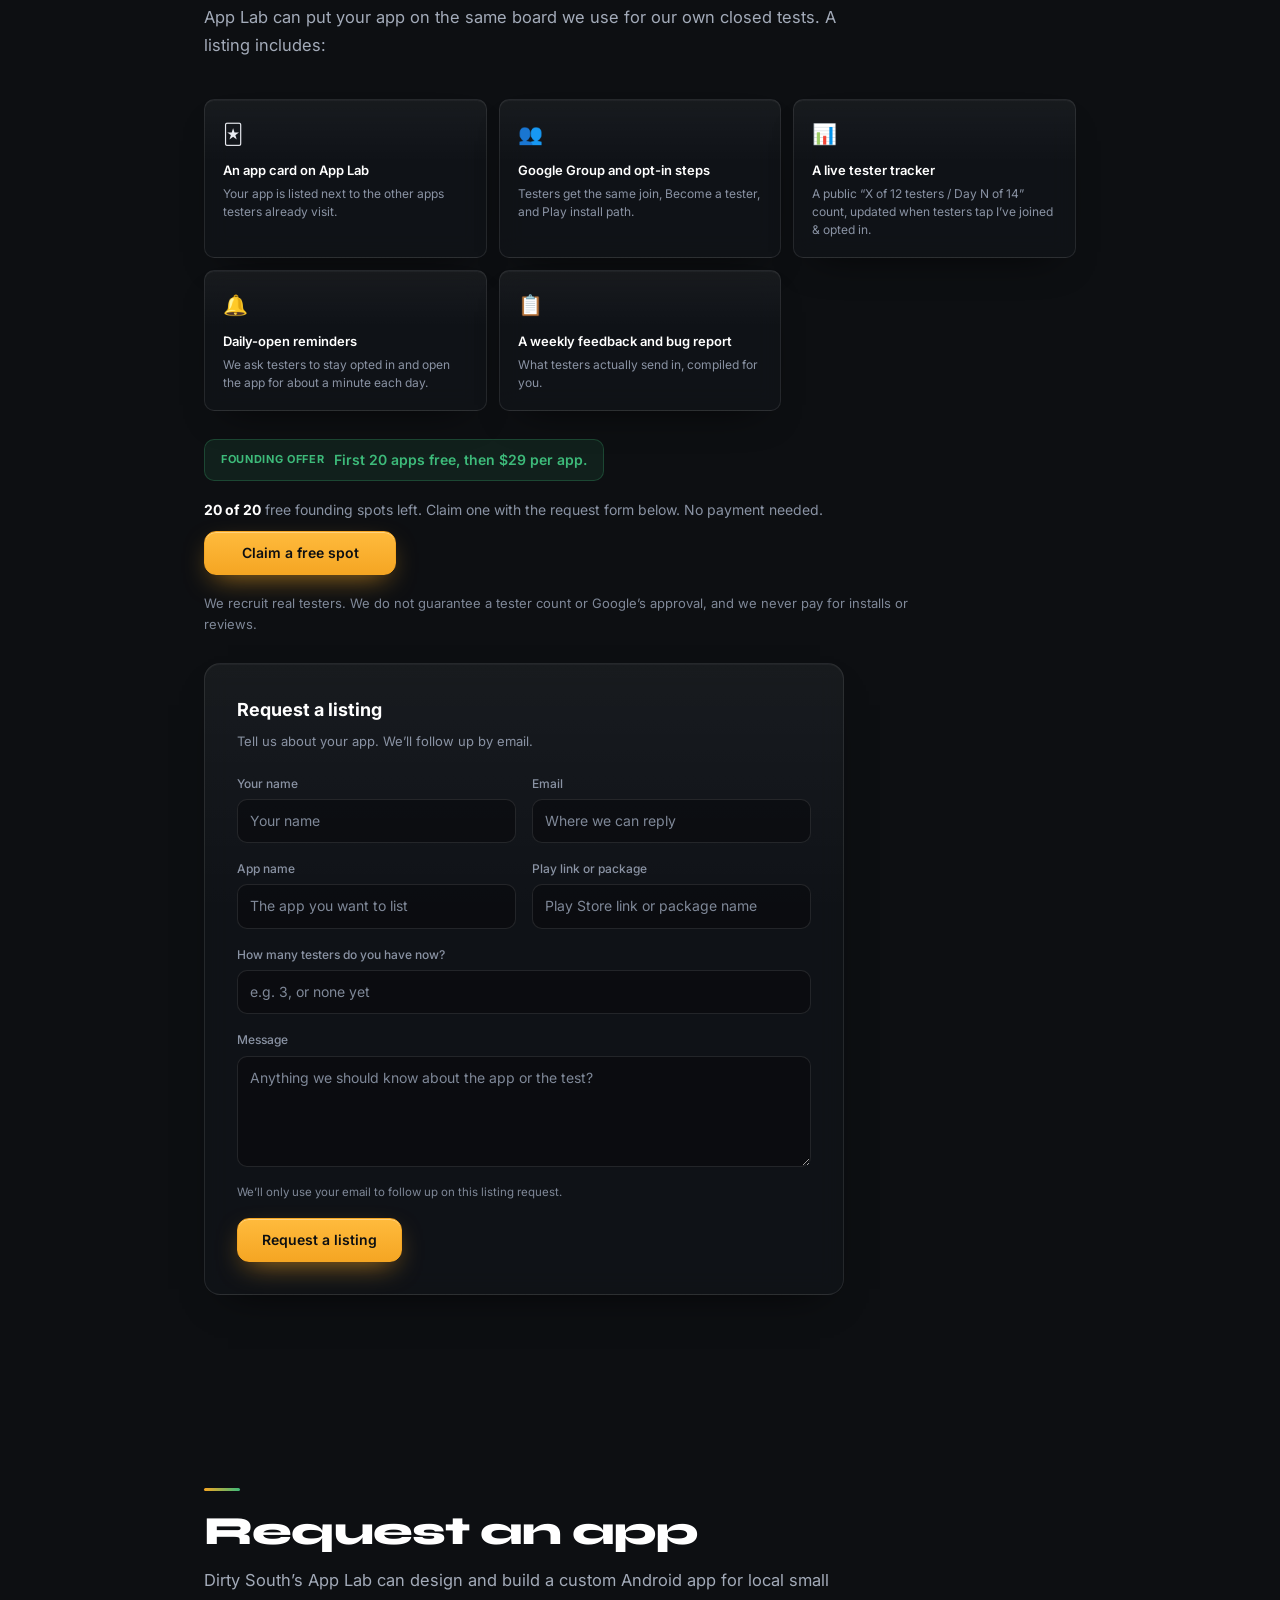
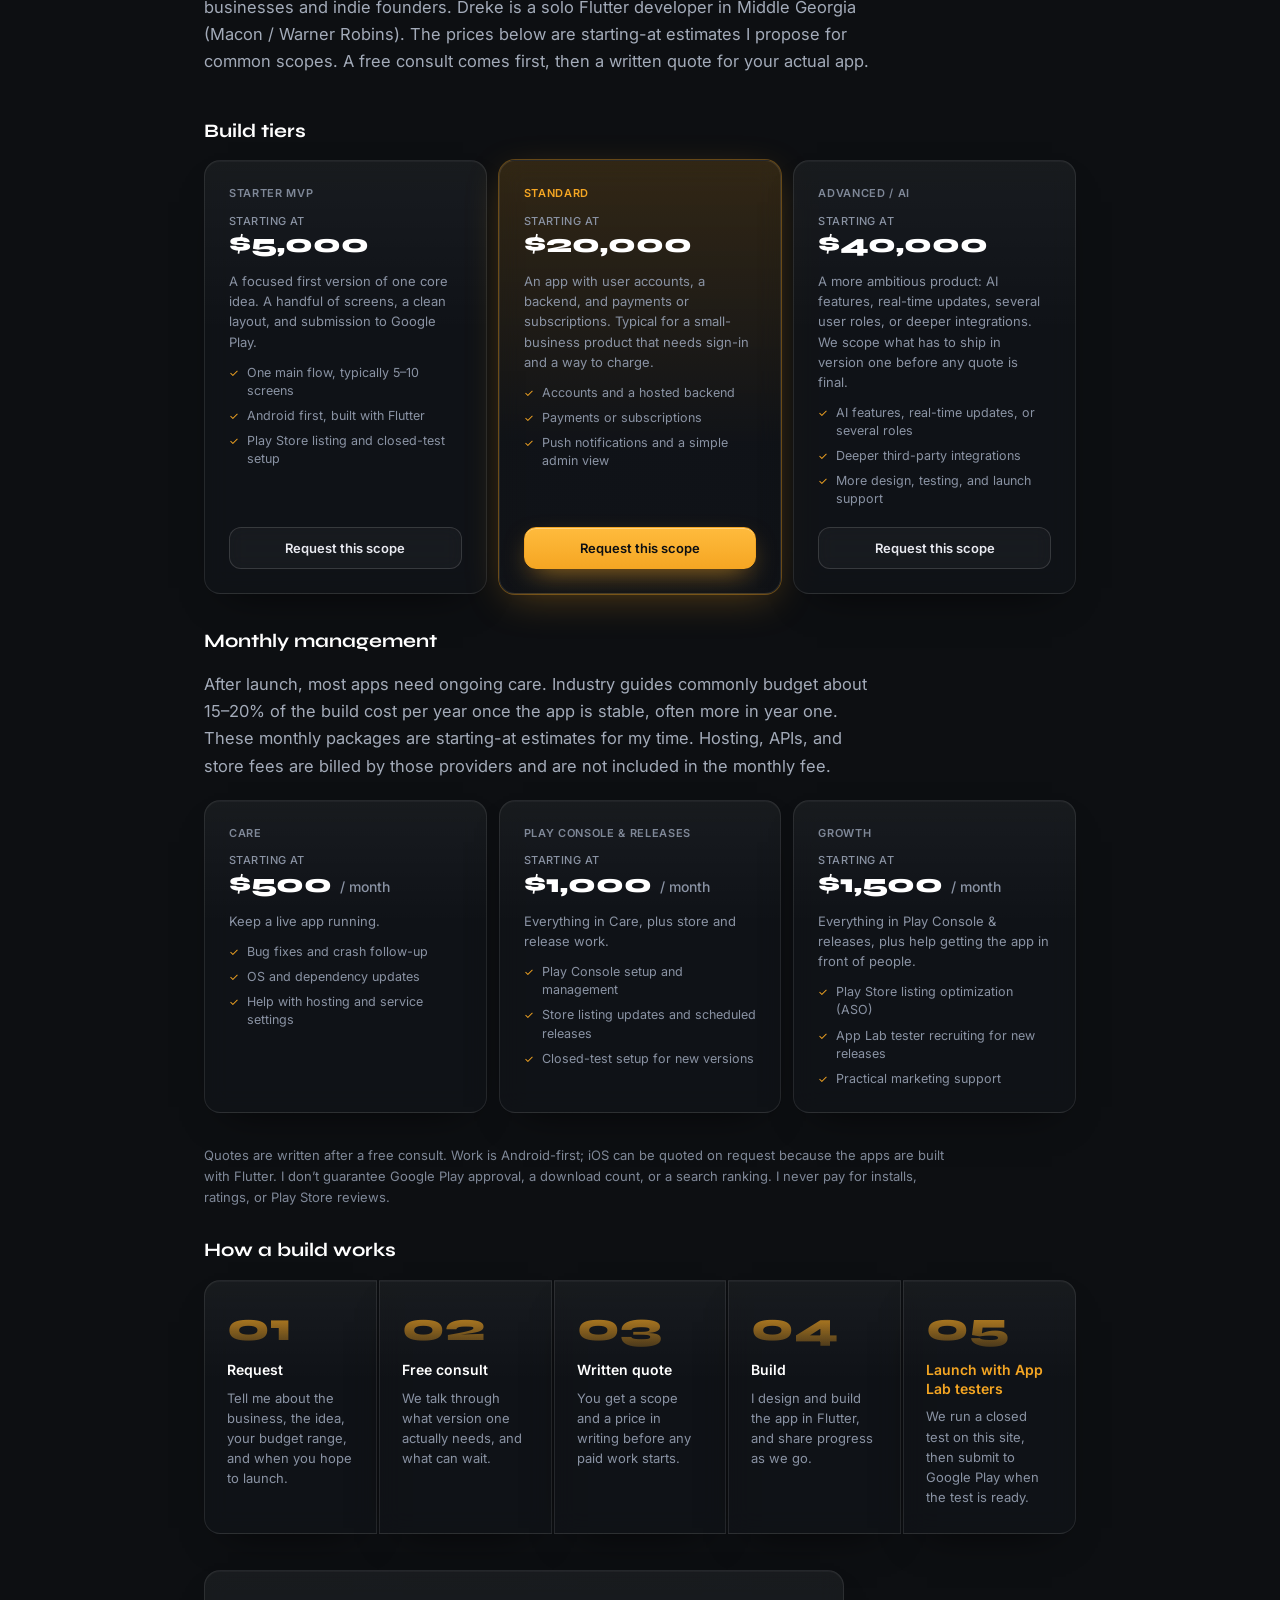
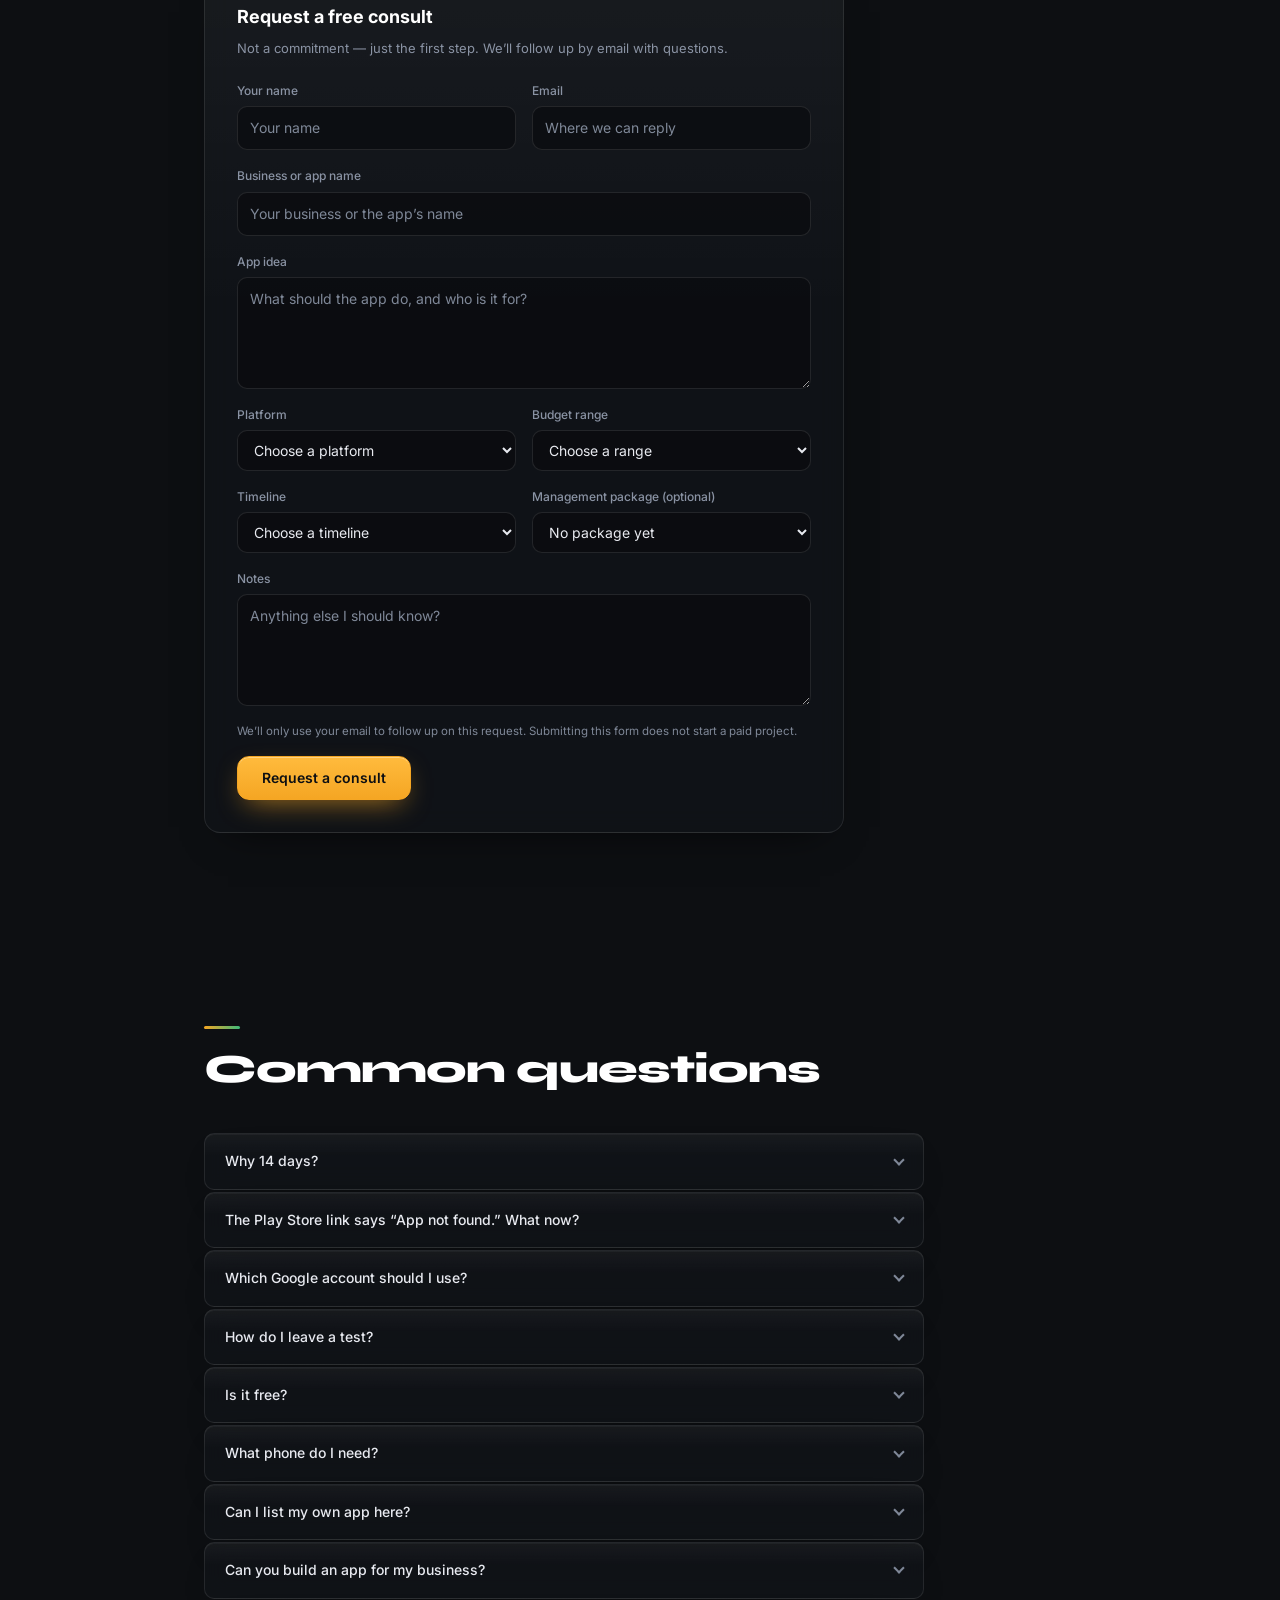
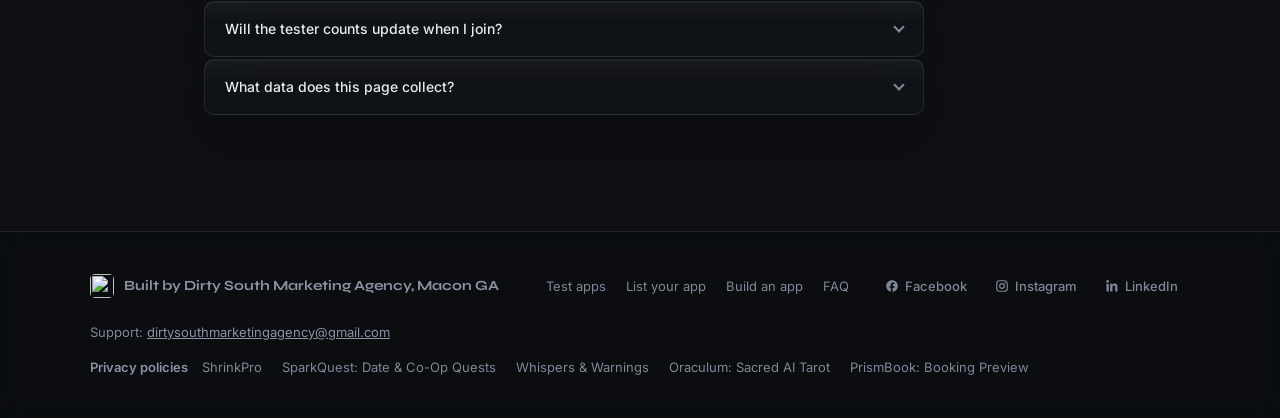
==== commit 0b377d54: "Fix 18+ gate so sign-up buttons unlock Point the age-gate listener at #age-<slug> instead of the fir" ====
--- a/index.html
+++ b/index.html
@@ -697,7 +697,7 @@
         <div class="steps">
           <article class="step">
             <div class="step-num">01</div>
-            <h3>Join that app’s Google Group</h3>
+            <h3>Join the App Lab tester Google Group (one group covers every app).</h3>
             <p>Join with the same Google account as your Play Store. If a group is still awaiting Google approval, that card will say “Opening soon” and the links will stay locked.</p>
           </article>
           <article class="step">
@@ -1784,10 +1784,12 @@
 
       setCardUnlocked(card, !app.age18 && !pending);
       if (app.age18) {
-        const box = card.querySelector("input[type='checkbox']");
-        box.addEventListener("change", function () {
-          setCardUnlocked(card, box.checked);
-        });
+        const box = card.querySelector("#age-" + id);
+        if (box) {
+          box.addEventListener("change", function () {
+            setCardUnlocked(card, box.checked);
+          });
+        }
       }
 
       return card;
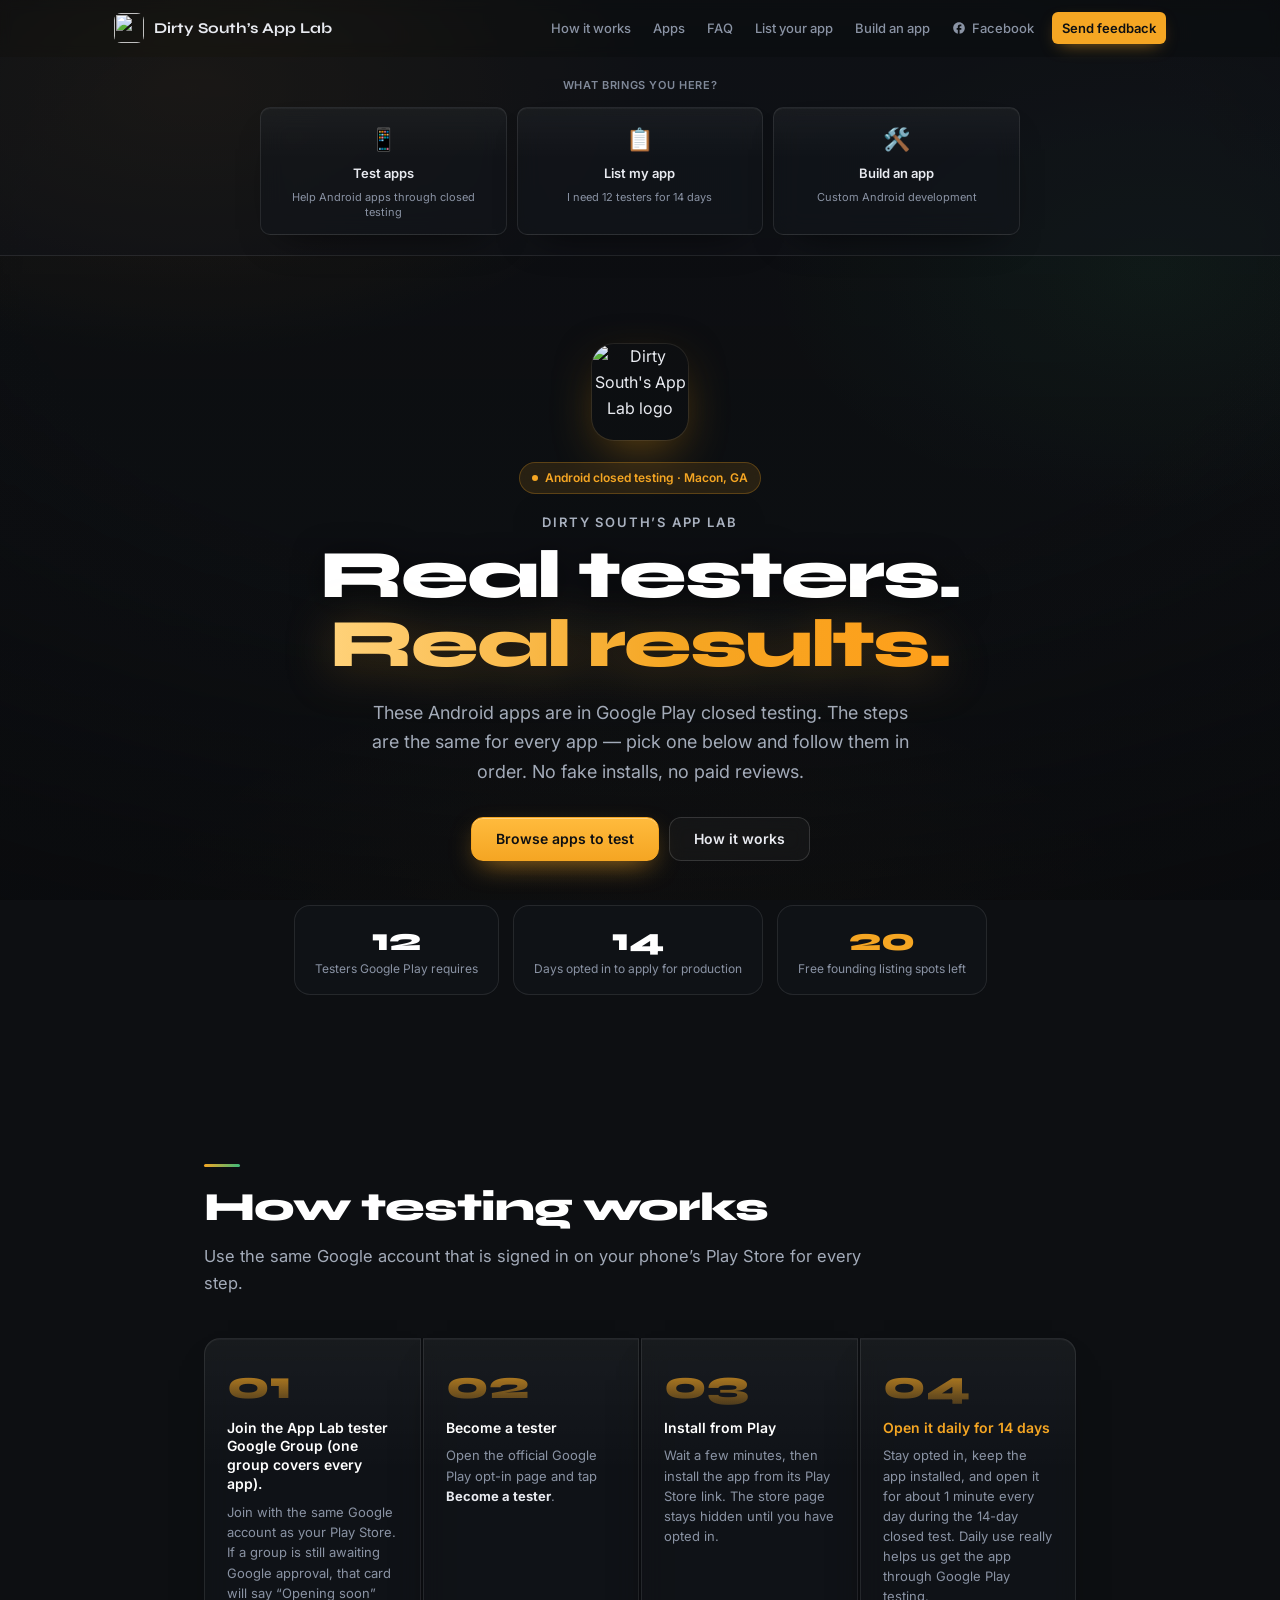
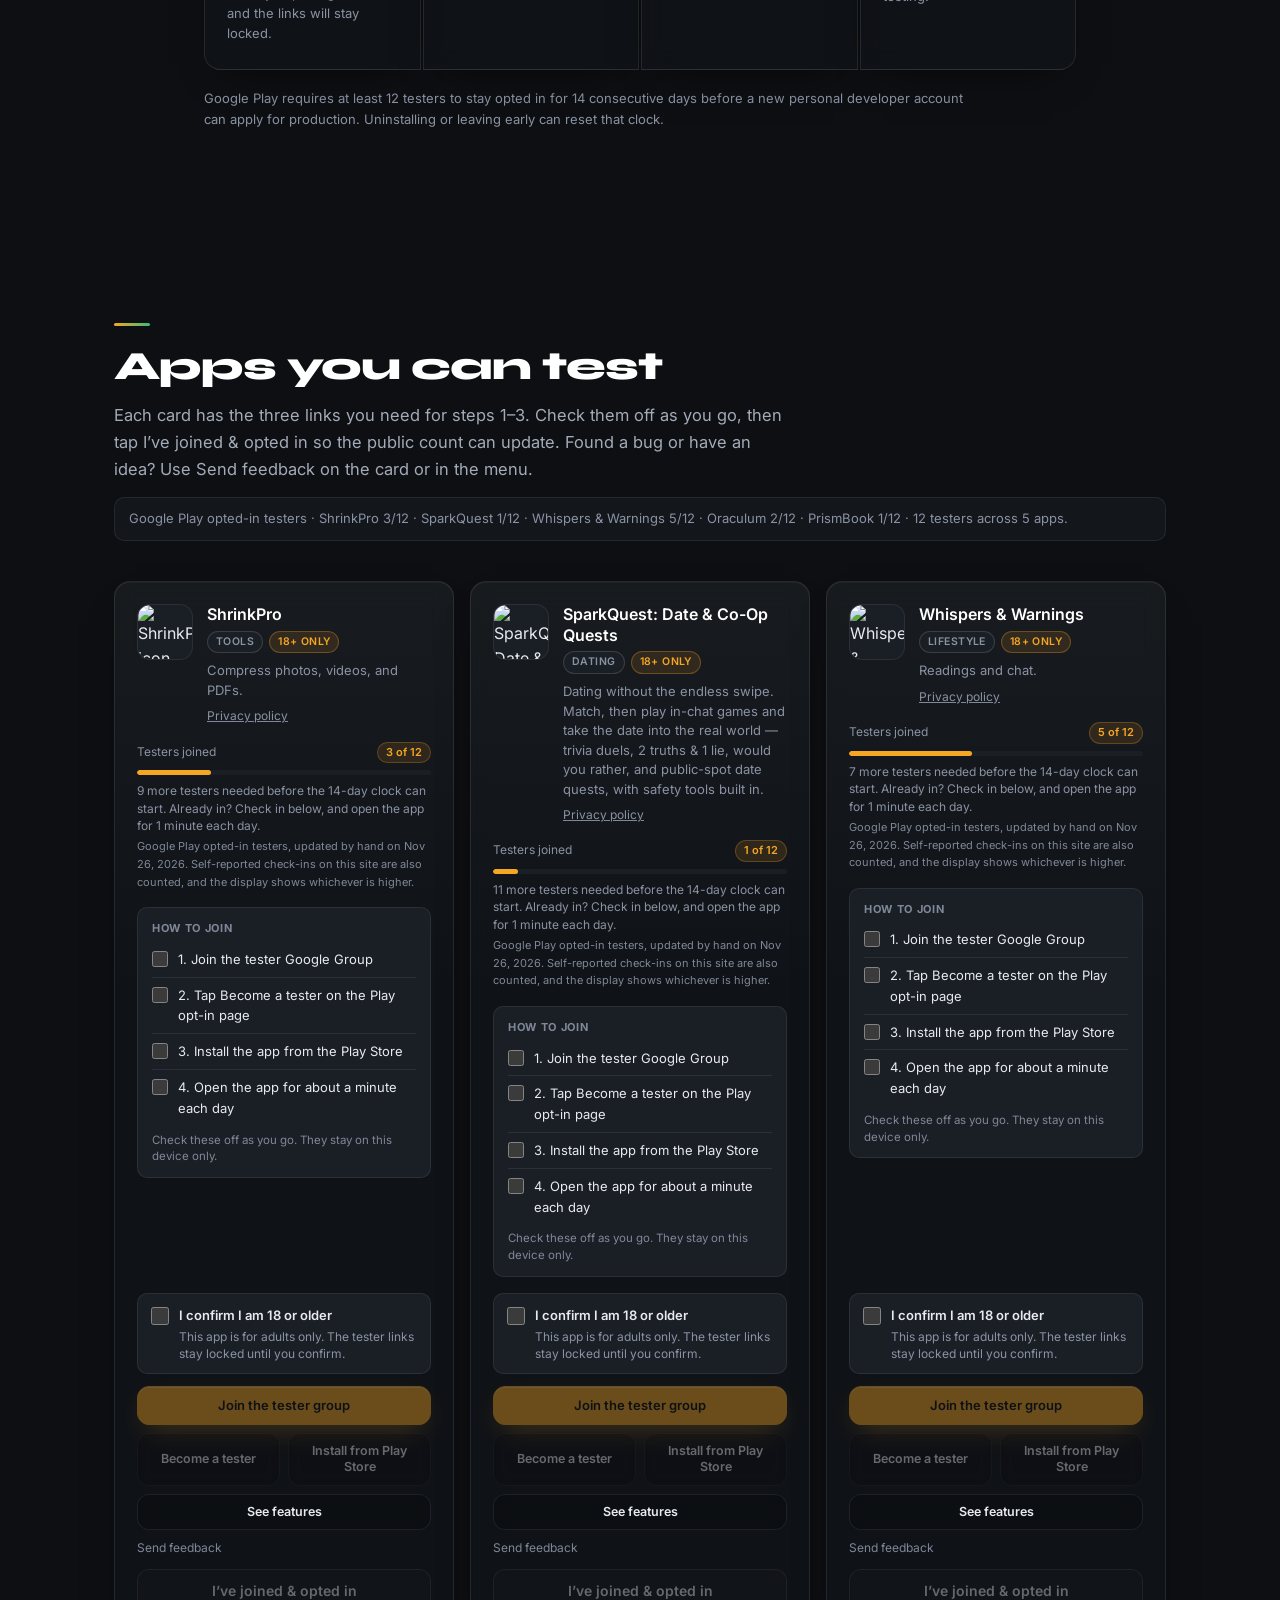
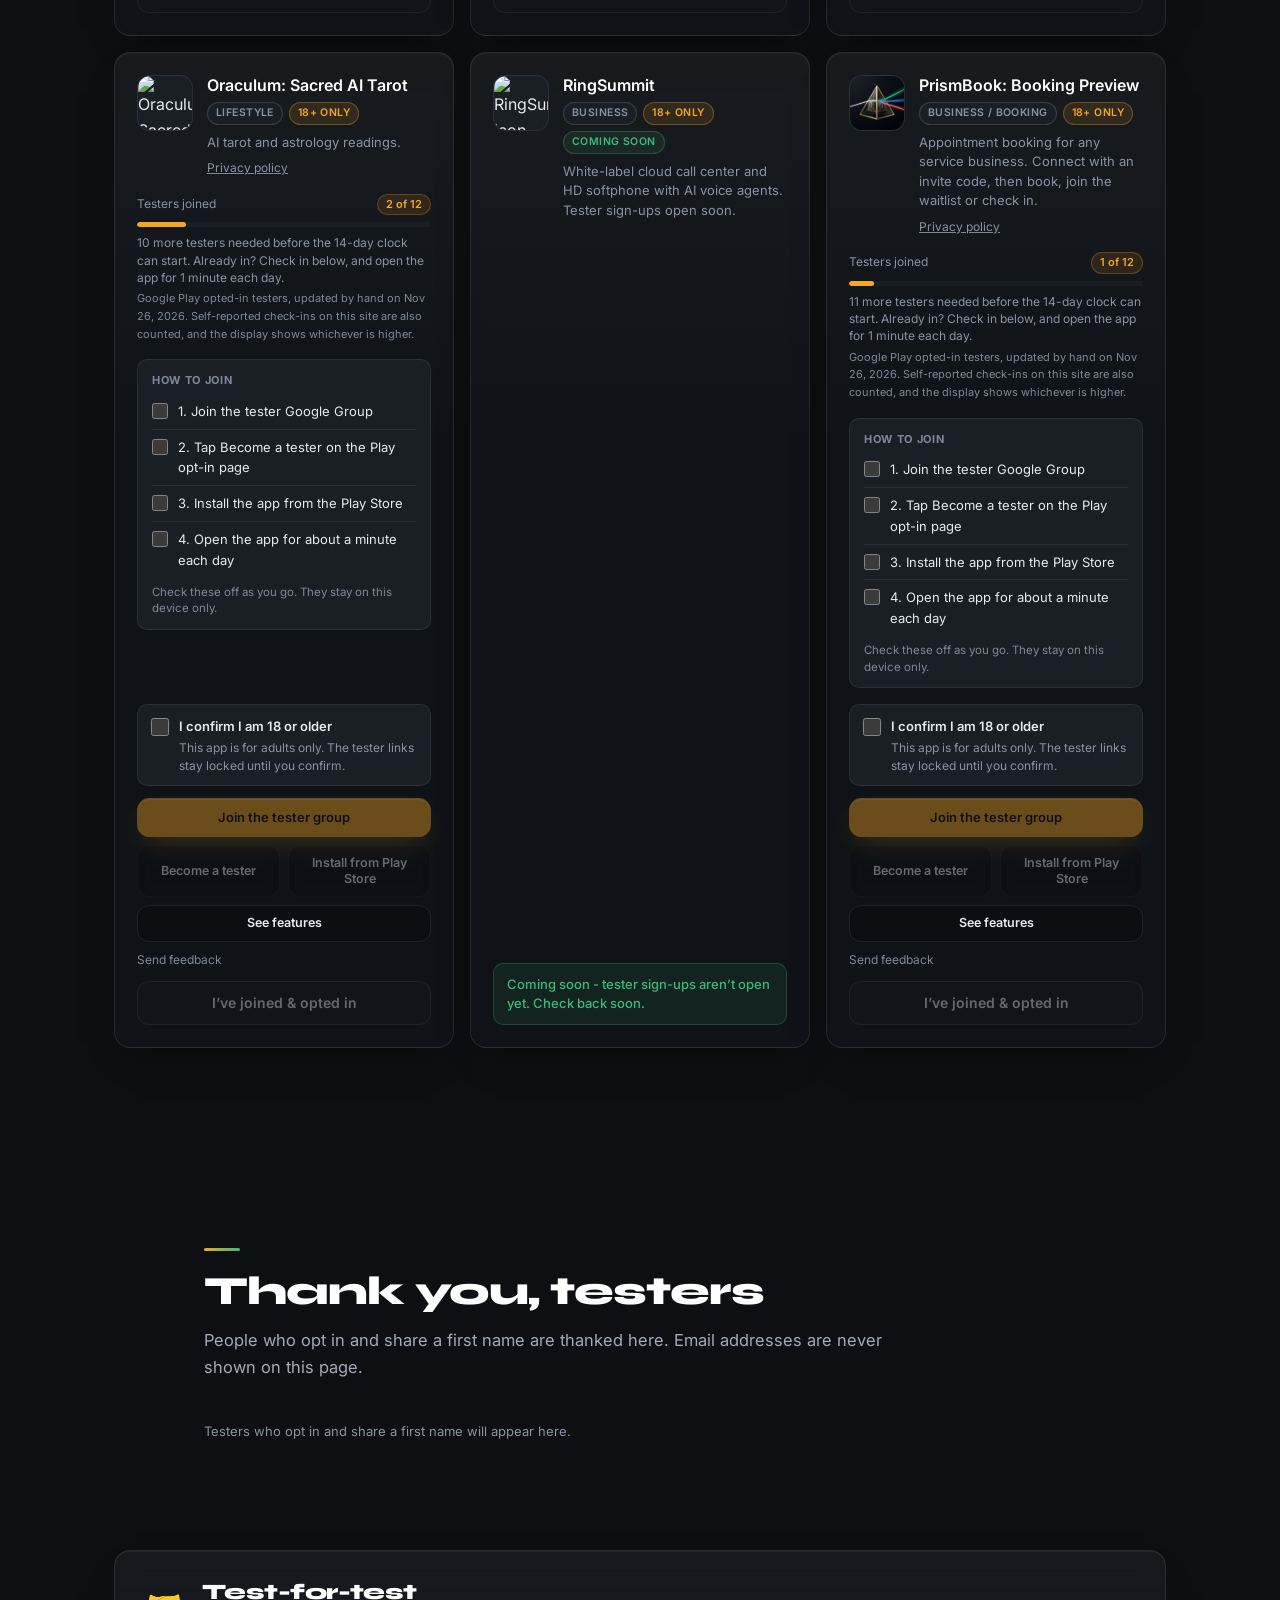
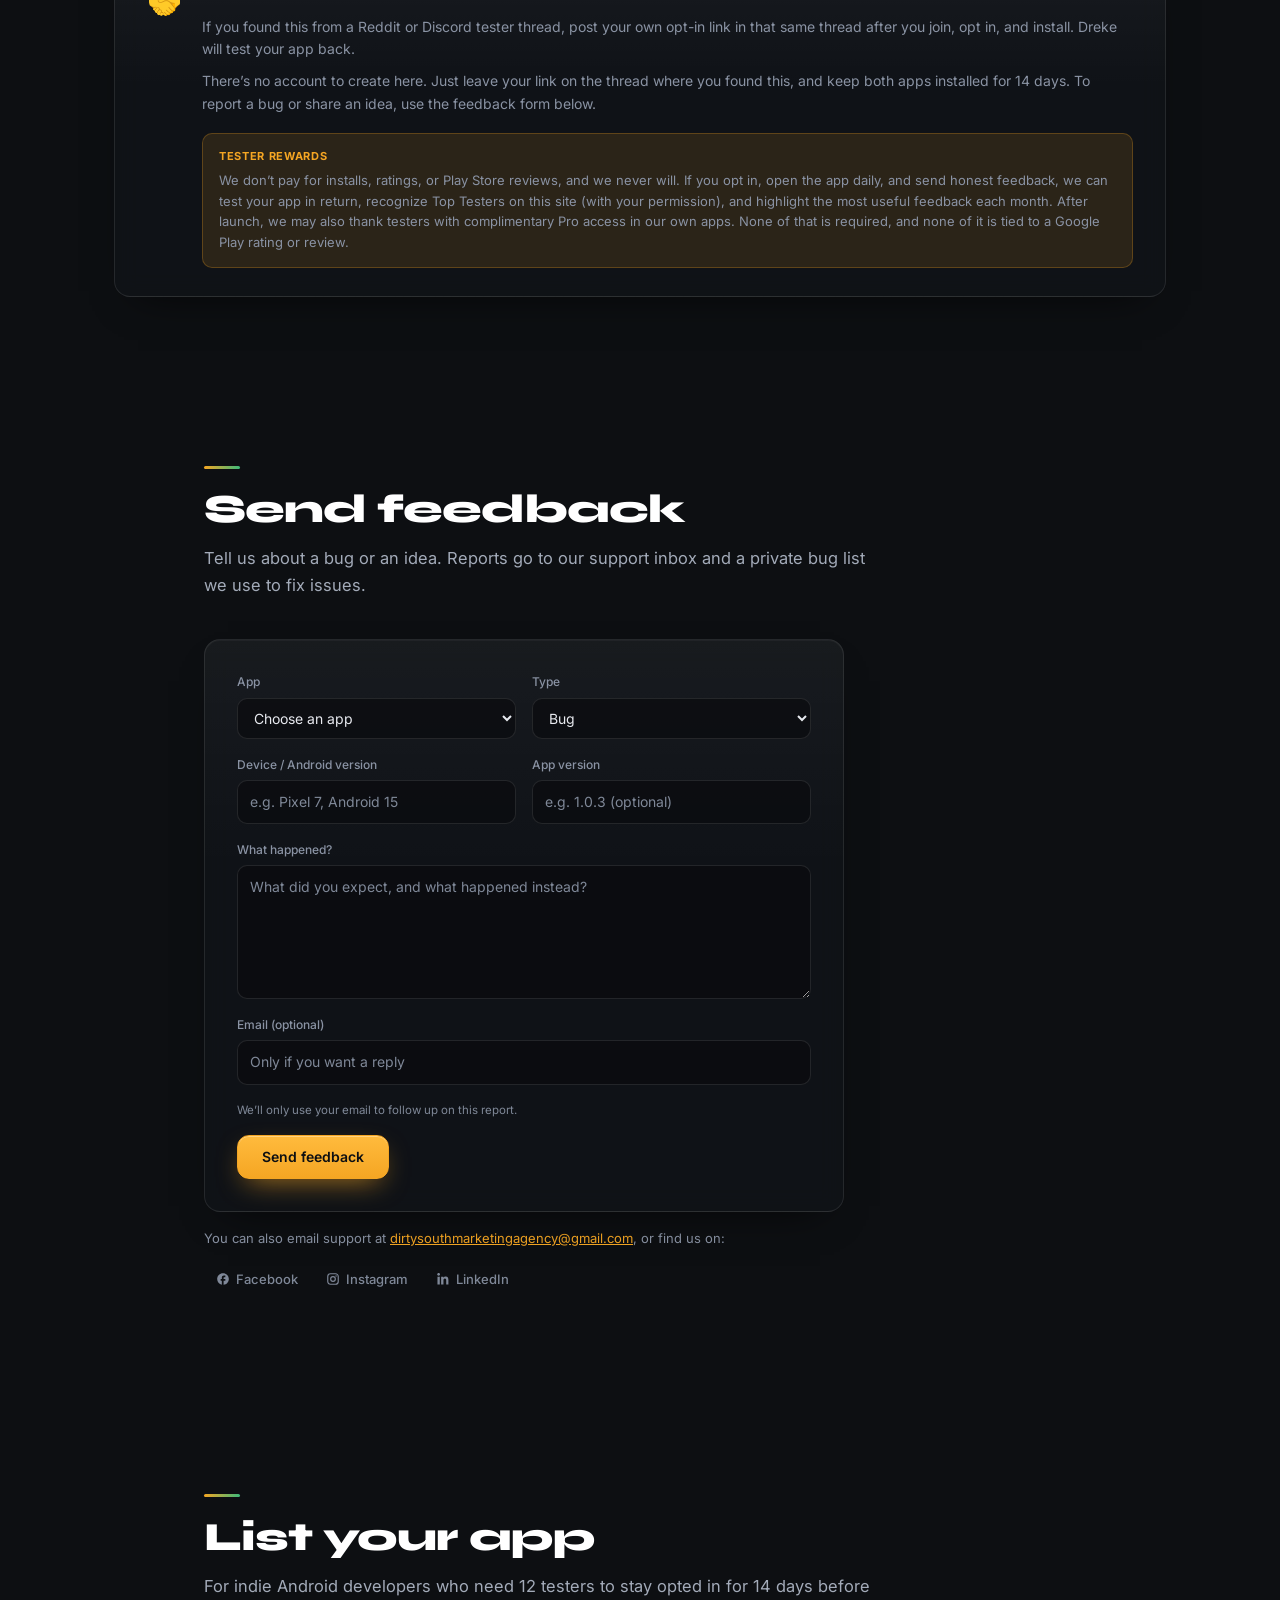
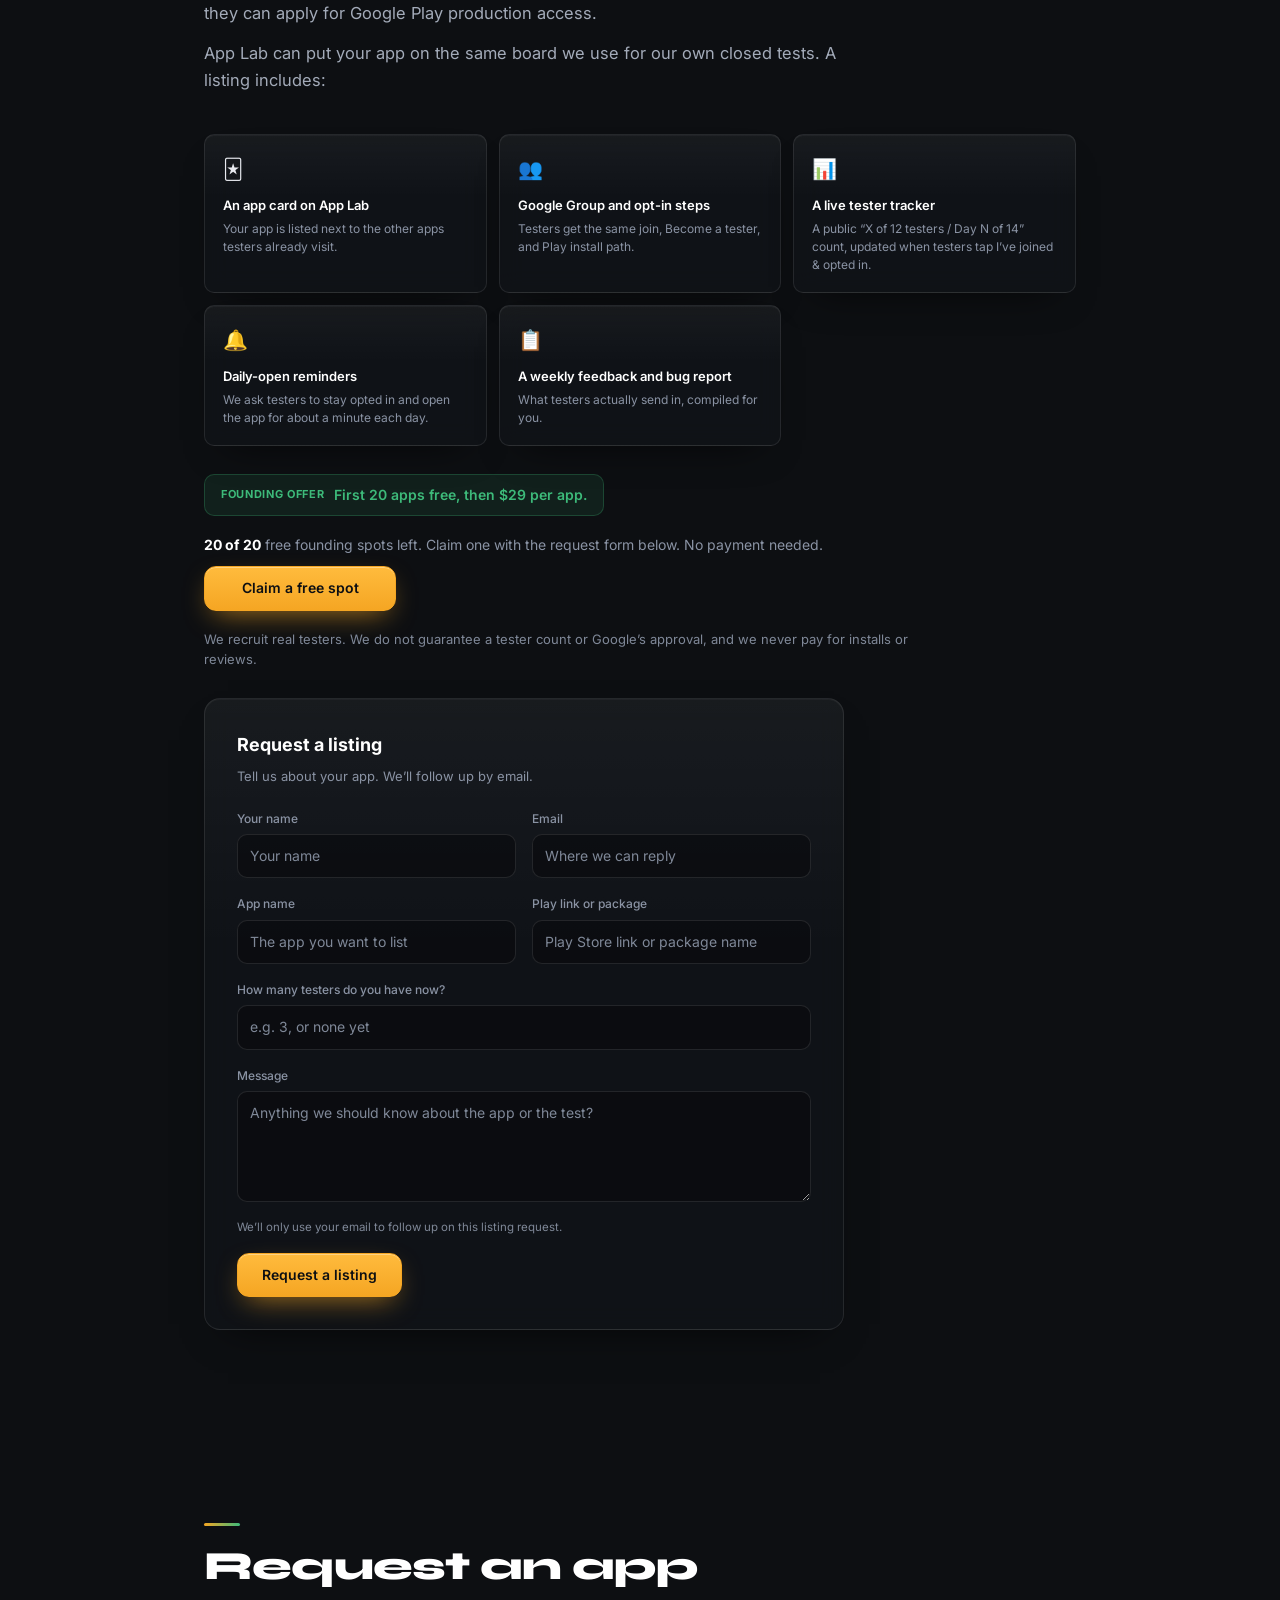
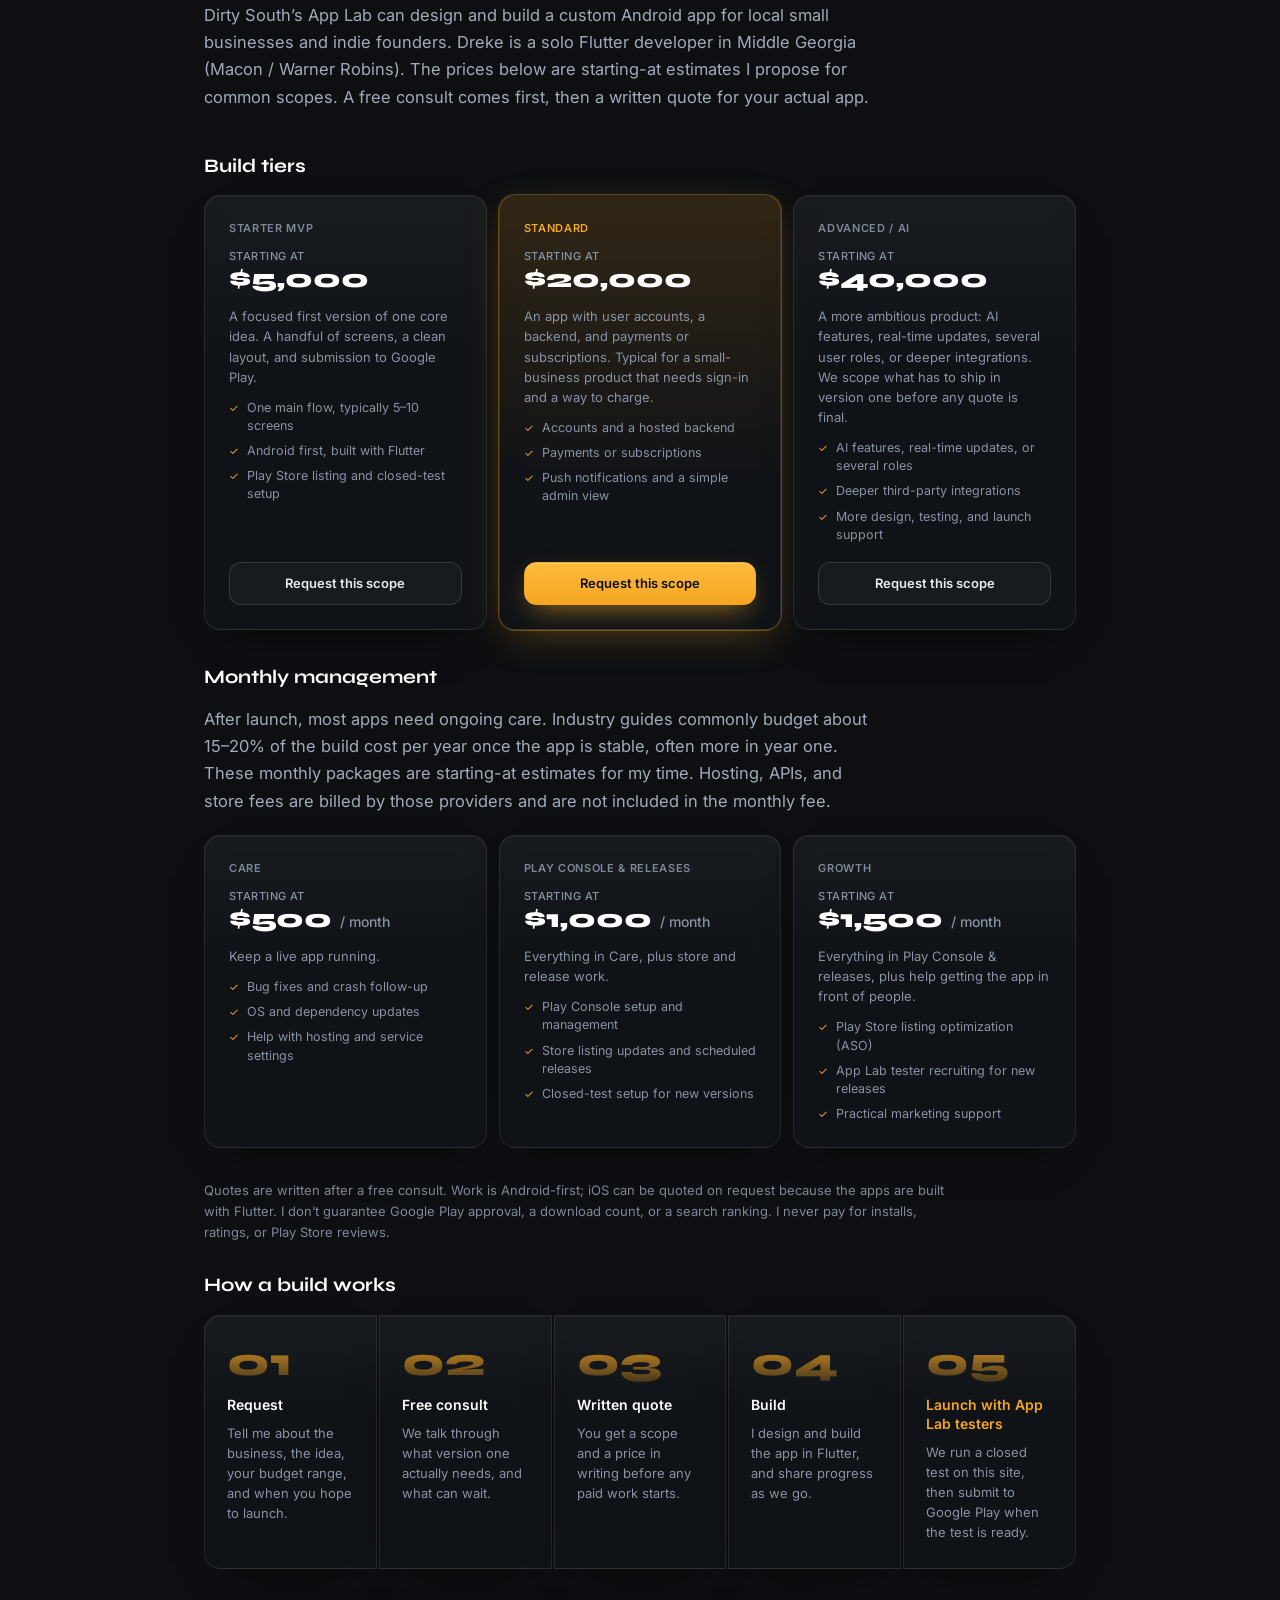
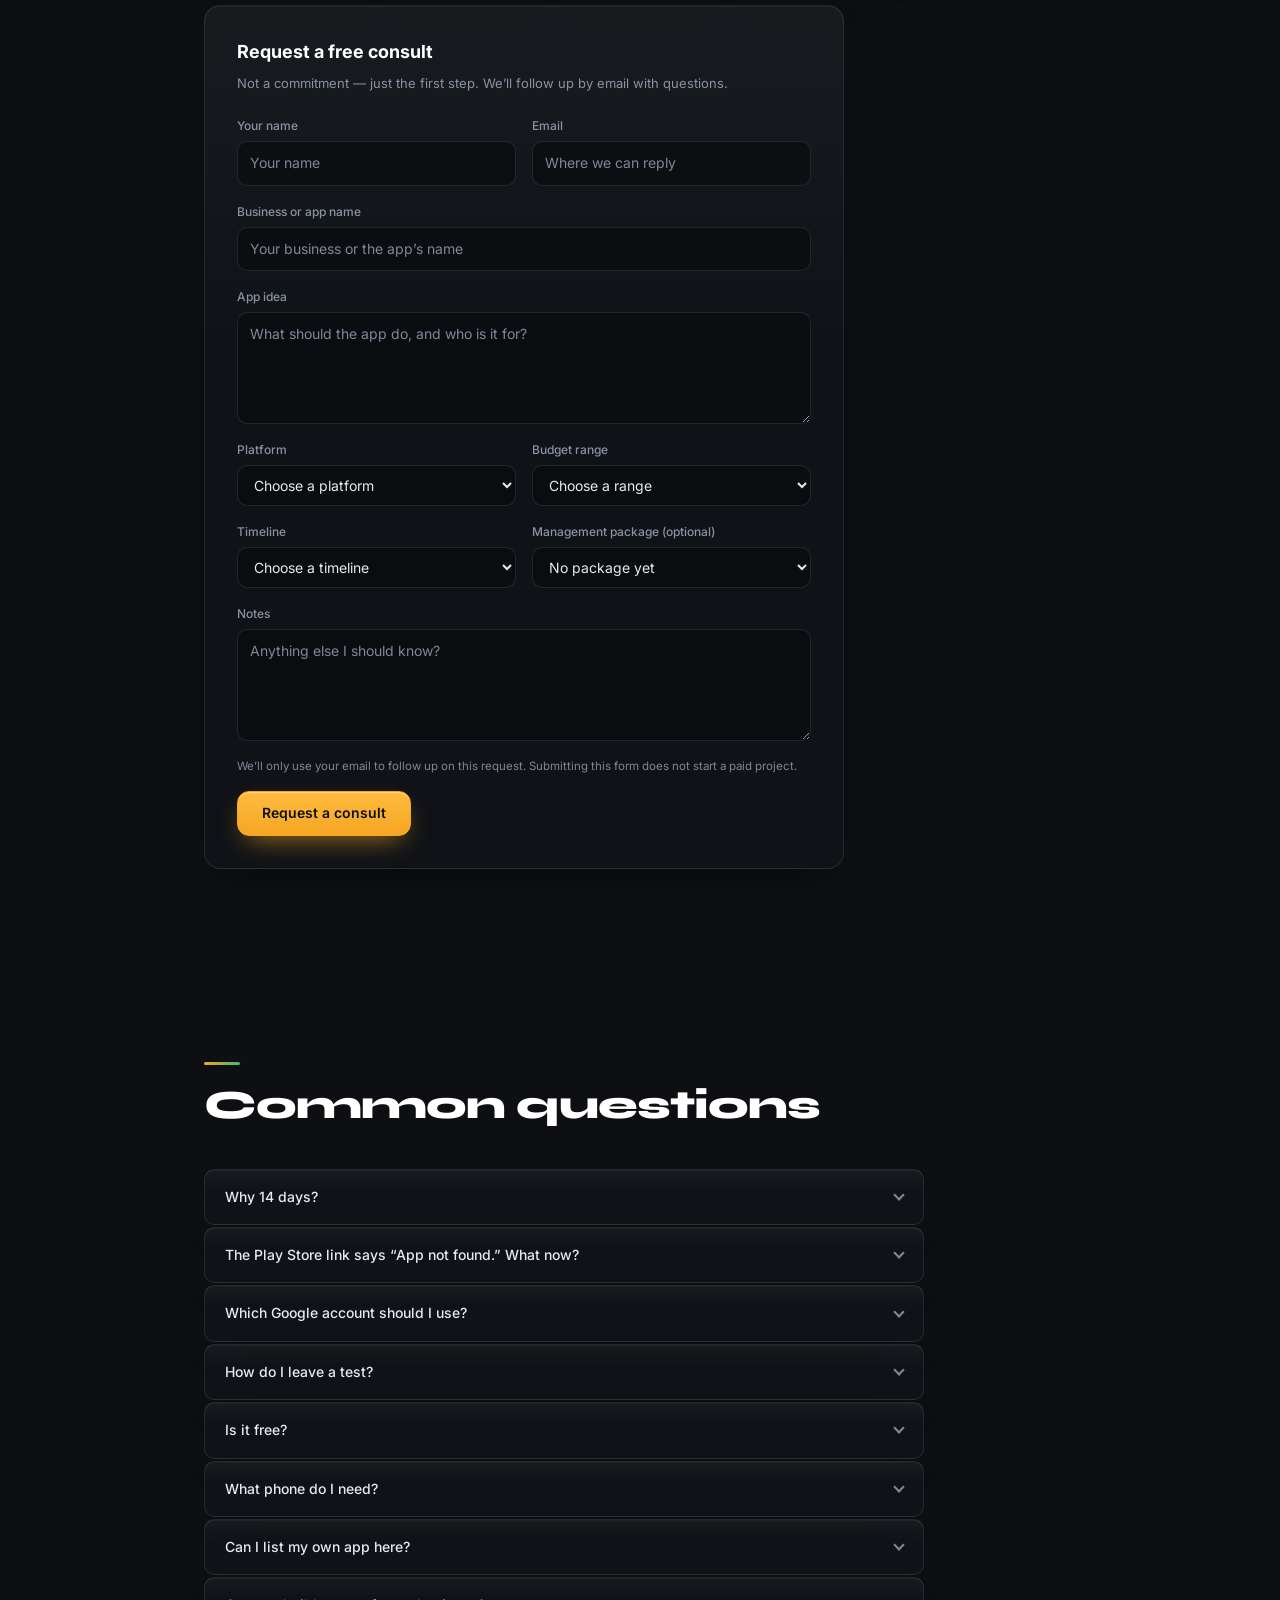
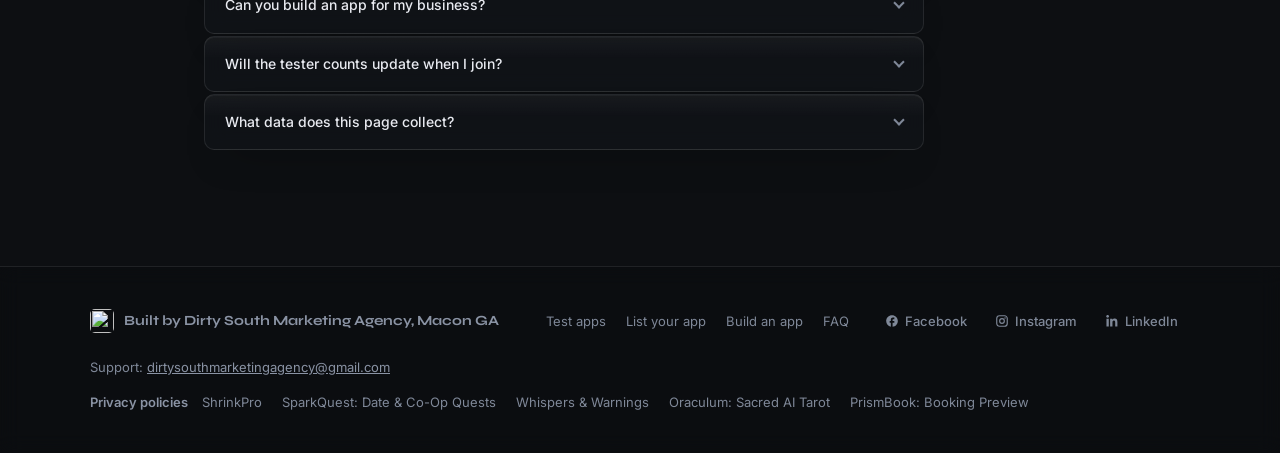
==== commit 5f8361e0: "Update tester counts to Play Console numbers (Nov 26) Set hand-entered opted-in counts from the Play" ====
--- a/index.html
+++ b/index.html
@@ -14,6 +14,14 @@
   <meta name="twitter:card" content="summary_large_image">
   <title>Dirty South’s App Lab — Help test our apps</title>
   <meta name="description" content="Help test Dirty South’s Android apps in Google Play closed testing. Same four steps for every app: join the group, opt in, install, and stay for 14 days.">
+  <link rel="canonical" href="https://apps.dirtysouthagency.com/">
+  <meta property="og:url" content="https://apps.dirtysouthagency.com/">
+  <meta property="og:locale" content="en_US">
+  <meta property="og:site_name" content="Dirty South’s App Lab">
+  <meta property="og:image:alt" content="Dirty South’s App Lab logo">
+  <meta name="twitter:title" content="Dirty South’s App Lab — Help test our apps">
+  <meta name="twitter:description" content="Help test Dirty South’s Android apps in Google Play closed testing. Same four steps for every app: join the group, opt in, install, and stay for 14 days.">
+  <meta name="twitter:image" content="https://apps.dirtysouthagency.com/assets/applab-logo.png">
   <link rel="preconnect" href="https://fonts.googleapis.com">
   <link rel="preconnect" href="https://fonts.gstatic.com" crossorigin>
   <link href="https://fonts.googleapis.com/css2?family=Inter:wght@400;500;600;700&family=Syne:wght@700;800&display=swap" rel="stylesheet">
@@ -584,6 +592,23 @@
     .actions .btn:not(.btn-primary) { background: rgba(10,12,15,.55); }
     .btn:focus-visible, a:focus-visible, summary:focus-visible { outline: 2px solid var(--accent); outline-offset: 3px; box-shadow: 0 0 0 5px rgba(245,166,35,.2); }
 
+    .apps-static {
+      display: grid;
+      gap: 14px;
+      margin: 8px 0 0;
+    }
+    .apps-static article {
+      background: var(--bg2);
+      border: 1px solid var(--border);
+      border-radius: var(--radius-lg);
+      padding: 16px 18px;
+    }
+    .apps-static h3 { font-family: 'Syne', sans-serif; margin-bottom: 4px; }
+    .apps-static .app-cat { color: var(--text-muted); font-size: 13px; font-weight: 600; margin-bottom: 6px; }
+    .apps-static p { color: var(--text-muted); margin: 0 0 8px; }
+    .apps-static p:last-child { margin-bottom: 0; }
+    .apps-static a { margin-right: 10px; }
+
     /* Footer */
     footer { background: rgba(10,12,15,.6); border-top-color: var(--glass-border); -webkit-backdrop-filter: blur(10px); backdrop-filter: blur(10px); }
 
@@ -613,6 +638,222 @@
       .app-card:hover, .tier-card:hover, .listing-feature:hover, .path-card:hover, .btn-primary:hover { transform: none; }
     }
   </style>
+  <script type="application/ld+json">
+{
+  "@context": "https://schema.org",
+  "@graph": [
+    {
+      "@type": "Organization",
+      "@id": "https://apps.dirtysouthagency.com/#organization",
+      "name": "Dirty South’s App Lab",
+      "url": "https://apps.dirtysouthagency.com/",
+      "logo": {
+        "@type": "ImageObject",
+        "url": "https://apps.dirtysouthagency.com/assets/applab-logo.png"
+      },
+      "image": "https://apps.dirtysouthagency.com/assets/applab-logo.png",
+      "email": "dirtysouthmarketingagency@gmail.com",
+      "address": {
+        "@type": "PostalAddress",
+        "addressLocality": "Macon",
+        "addressRegion": "GA",
+        "addressCountry": "US"
+      },
+      "parentOrganization": {
+        "@type": "ProfessionalService",
+        "name": "Dirty South Marketing Agency",
+        "url": "https://dirtysouthagency.com/"
+      },
+      "sameAs": [
+        "https://www.instagram.com/dirtysouth.agency/",
+        "https://www.linkedin.com/company/dirty-south-marketing-agency/",
+        "https://www.facebook.com/profile.php?id=61596920212174"
+      ],
+      "description": "Help test Dirty South’s Android apps in Google Play closed testing. Same four steps for every app: join the group, opt in, install, and stay for 14 days. No fake installs, no paid reviews."
+    },
+    {
+      "@type": "WebSite",
+      "@id": "https://apps.dirtysouthagency.com/#website",
+      "name": "Dirty South’s App Lab",
+      "url": "https://apps.dirtysouthagency.com/",
+      "publisher": {
+        "@id": "https://apps.dirtysouthagency.com/#organization"
+      },
+      "inLanguage": "en-US"
+    },
+    {
+      "@type": "SoftwareApplication",
+      "name": "ShrinkPro",
+      "description": "Compress photos, videos, and PDFs.",
+      "operatingSystem": "Android",
+      "applicationCategory": "Tools",
+      "image": "https://apps.dirtysouthagency.com/assets/shrinkpro-icon.png",
+      "author": {
+        "@id": "https://apps.dirtysouthagency.com/#organization"
+      },
+      "url": "https://play.google.com/apps/testing/com.shrinkpro.toolkit",
+      "installUrl": "https://play.google.com/store/apps/details?id=com.shrinkpro.toolkit",
+      "privacyPolicy": "https://dreke20.github.io/whispers26-legal/shrinkpro/privacy.html"
+    },
+    {
+      "@type": "SoftwareApplication",
+      "name": "SparkQuest: Date & Co-Op Quests",
+      "description": "Dating without the endless swipe. Match, then play in-chat games and take the date into the real world — trivia duels, 2 truths & 1 lie, would you rather, and public-spot date quests, with safety tools built in.",
+      "operatingSystem": "Android",
+      "applicationCategory": "Dating",
+      "image": "https://apps.dirtysouthagency.com/assets/sparkquest-icon.png",
+      "author": {
+        "@id": "https://apps.dirtysouthagency.com/#organization"
+      },
+      "url": "https://play.google.com/apps/testing/com.sparkquest.sparkquest",
+      "installUrl": "https://play.google.com/store/apps/details?id=com.sparkquest.sparkquest",
+      "privacyPolicy": "https://dreke20.github.io/SparkQuest/privacy.html"
+    },
+    {
+      "@type": "SoftwareApplication",
+      "name": "Whispers & Warnings",
+      "description": "Readings and chat.",
+      "operatingSystem": "Android",
+      "applicationCategory": "Lifestyle",
+      "image": "https://apps.dirtysouthagency.com/assets/whispers-icon.png",
+      "author": {
+        "@id": "https://apps.dirtysouthagency.com/#organization"
+      },
+      "url": "https://play.google.com/apps/testing/whispers.warnings",
+      "installUrl": "https://play.google.com/store/apps/details?id=whispers.warnings",
+      "privacyPolicy": "https://dreke20.github.io/whispers26-legal/privacy-policy.html"
+    },
+    {
+      "@type": "SoftwareApplication",
+      "name": "Oraculum: Sacred AI Tarot",
+      "description": "AI tarot and astrology readings.",
+      "operatingSystem": "Android",
+      "applicationCategory": "Lifestyle",
+      "image": "https://apps.dirtysouthagency.com/assets/oraculum-icon.png",
+      "author": {
+        "@id": "https://apps.dirtysouthagency.com/#organization"
+      },
+      "url": "https://play.google.com/apps/testing/oraculum.dirtysouth",
+      "installUrl": "https://play.google.com/store/apps/details?id=oraculum.dirtysouth",
+      "privacyPolicy": "https://oracalum.netlify.app/privacy"
+    },
+    {
+      "@type": "SoftwareApplication",
+      "name": "PrismBook: Booking Preview",
+      "description": "Appointment booking for any service business. Connect with an invite code, then book, join the waitlist or check in.",
+      "operatingSystem": "Android",
+      "applicationCategory": "Business / Booking",
+      "image": "https://apps.dirtysouthagency.com/assets/prismbook-icon.png",
+      "author": {
+        "@id": "https://apps.dirtysouthagency.com/#organization"
+      },
+      "url": "https://play.google.com/apps/testing/com.dirtysouth.prismbook",
+      "installUrl": "https://play.google.com/store/apps/details?id=com.dirtysouth.prismbook",
+      "privacyPolicy": "https://prismbook.dirtysouthagency.com/privacy"
+    },
+    {
+      "@type": "SoftwareApplication",
+      "name": "RingSummit",
+      "description": "White-label cloud call center and HD softphone with AI voice agents. Tester sign-ups open soon.",
+      "operatingSystem": "Android",
+      "applicationCategory": "Business",
+      "image": "https://apps.dirtysouthagency.com/assets/ringsummit-icon.png",
+      "author": {
+        "@id": "https://apps.dirtysouthagency.com/#organization"
+      }
+    },
+    {
+      "@type": "FAQPage",
+      "@id": "https://apps.dirtysouthagency.com/#faq",
+      "isPartOf": {
+        "@id": "https://apps.dirtysouthagency.com/#website"
+      },
+      "mainEntity": [
+        {
+          "@type": "Question",
+          "name": "Why 14 days?",
+          "acceptedAnswer": {
+            "@type": "Answer",
+            "text": "Google Play requires at least 12 testers to stay opted in for 14 consecutive days before a new personal developer account can apply for production. Uninstalling or leaving the test early can reset that clock."
+          }
+        },
+        {
+          "@type": "Question",
+          "name": "The Play Store link says “App not found.” What now?",
+          "acceptedAnswer": {
+            "@type": "Answer",
+            "text": "That’s normal until you join the tester group and tap Become a tester. Google only shows the store page to people who have opted in. If you already opted in, make sure you’re signed into the same Google account on this page and in the Play Store, wait a few minutes, then try the Install link again."
+          }
+        },
+        {
+          "@type": "Question",
+          "name": "Which Google account should I use?",
+          "acceptedAnswer": {
+            "@type": "Answer",
+            "text": "Use the same Google account for the Google Group, the Become a tester page, and the Play Store on your phone. A different account is the most common reason the install page doesn’t appear."
+          }
+        },
+        {
+          "@type": "Question",
+          "name": "How do I leave a test?",
+          "acceptedAnswer": {
+            "@type": "Answer",
+            "text": "Open the same Become a tester page for that app and choose to leave the test. You can also uninstall the app, and leave the Google Group if you want. Leaving early can reset the 14-day tester clock for that app."
+          }
+        },
+        {
+          "@type": "Question",
+          "name": "Is it free?",
+          "acceptedAnswer": {
+            "@type": "Answer",
+            "text": "Yes. Joining a closed test and installing the app is free."
+          }
+        },
+        {
+          "@type": "Question",
+          "name": "What phone do I need?",
+          "acceptedAnswer": {
+            "@type": "Answer",
+            "text": "Android only, through Google Play. These tests aren’t available on iPhone."
+          }
+        },
+        {
+          "@type": "Question",
+          "name": "Can I list my own app here?",
+          "acceptedAnswer": {
+            "@type": "Answer",
+            "text": "Yes, if you are an indie Android developer in Google Play closed testing. The first 20 apps are free, then $29 per app. We recruit real testers and give you a card, tracker, daily-open reminders, and a weekly feedback report. We don’t guarantee a tester count or Google’s approval, and we never pay for installs or reviews. Use the List your app form above, or email support."
+          }
+        },
+        {
+          "@type": "Question",
+          "name": "Can you build an app for my business?",
+          "acceptedAnswer": {
+            "@type": "Answer",
+            "text": "Yes. Use the Request an app form above. Builds are Android-first. iOS can be quoted on request. Prices on this page are starting-at estimates. A free consult comes first, then a written quote. I don’t guarantee Google Play approval or a download count."
+          }
+        },
+        {
+          "@type": "Question",
+          "name": "Will the tester counts update when I join?",
+          "acceptedAnswer": {
+            "@type": "Answer",
+            "text": "The counts on each card are Google Play opted-in testers, updated by hand on the date shown. Self-reported check-ins on this site are also counted, and the display shows whichever is higher."
+          }
+        },
+        {
+          "@type": "Question",
+          "name": "What data does this page collect?",
+          "acceptedAnswer": {
+            "@type": "Answer",
+            "text": "This page doesn’t collect anything unless you send a form or check in as a tester. The feedback form asks which app you mean, a description, and optionally your email, device, and app version so we can follow up. The I’ve joined & opted in form asks for the Google account email you used to join the tester group, and optionally a first name for the thank-you wall. The listing form asks for your name, email, app name, Play link or package, how many testers you have, and a message. The build request form asks for your name, email, business or app name, app idea, platform, budget range, timeline, optional management package, and notes. Submissions go to our support inbox and a private list. We don’t sell this information. Opt-in emails are never shown on this page. Each app also has its own privacy policy, linked on its card and in the footer."
+          }
+        }
+      ]
+    }
+  ]
+}
+  </script>
 </head>
 <body>
   <div class="bg-fallback" aria-hidden="true"></div>
@@ -729,8 +970,73 @@
           <p class="lede">Each card has the three links you need for steps 1–3. Check them off as you go, then tap I’ve joined &amp; opted in so the public count can update. Found a bug or have an idea? Use Send feedback on the card or in the menu.</p>
           <p class="checkin-summary" id="checkin-summary" aria-live="polite"></p>
         </div>
-        <div id="apps" aria-live="polite"></div>
-        <noscript><p class="noscript">Turn on JavaScript to see the app cards, tester links, and feedback form.</p></noscript>
+        <div id="apps" aria-live="polite">
+          <div class="apps-static">
+            <article>
+              <h3>ShrinkPro</h3>
+              <p class="app-cat">Tools · Android</p>
+              <p>Compress photos, videos, and PDFs.</p>
+              <p>
+                <a href="https://groups.google.com/g/dirtysouth-app-lab-testers">Join the tester Google Group</a>
+                <a href="https://play.google.com/apps/testing/com.shrinkpro.toolkit">Become a tester on Google Play</a>
+                <a href="https://play.google.com/store/apps/details?id=com.shrinkpro.toolkit">Install from Play</a>
+                <a href="https://dreke20.github.io/whispers26-legal/shrinkpro/privacy.html">Privacy policy</a>
+              </p>
+            </article>
+            <article>
+              <h3>SparkQuest: Date &amp; Co-Op Quests</h3>
+              <p class="app-cat">Dating · Android</p>
+              <p>Dating without the endless swipe. Match, then play in-chat games and take the date into the real world — trivia duels, 2 truths &amp; 1 lie, would you rather, and public-spot date quests, with safety tools built in.</p>
+              <p>
+                <a href="https://groups.google.com/g/dirtysouth-app-lab-testers">Join the tester Google Group</a>
+                <a href="https://play.google.com/apps/testing/com.sparkquest.sparkquest">Become a tester on Google Play</a>
+                <a href="https://play.google.com/store/apps/details?id=com.sparkquest.sparkquest">Install from Play</a>
+                <a href="https://dreke20.github.io/SparkQuest/privacy.html">Privacy policy</a>
+              </p>
+            </article>
+            <article>
+              <h3>Whispers &amp; Warnings</h3>
+              <p class="app-cat">Lifestyle · Android</p>
+              <p>Readings and chat.</p>
+              <p>
+                <a href="https://groups.google.com/g/dirtysouth-app-lab-testers">Join the tester Google Group</a>
+                <a href="https://play.google.com/apps/testing/whispers.warnings">Become a tester on Google Play</a>
+                <a href="https://play.google.com/store/apps/details?id=whispers.warnings">Install from Play</a>
+                <a href="https://dreke20.github.io/whispers26-legal/privacy-policy.html">Privacy policy</a>
+              </p>
+            </article>
+            <article>
+              <h3>Oraculum: Sacred AI Tarot</h3>
+              <p class="app-cat">Lifestyle · Android</p>
+              <p>AI tarot and astrology readings.</p>
+              <p>
+                <a href="https://groups.google.com/g/dirtysouth-app-lab-testers">Join the tester Google Group</a>
+                <a href="https://play.google.com/apps/testing/oraculum.dirtysouth">Become a tester on Google Play</a>
+                <a href="https://play.google.com/store/apps/details?id=oraculum.dirtysouth">Install from Play</a>
+                <a href="https://oracalum.netlify.app/privacy">Privacy policy</a>
+              </p>
+            </article>
+            <article>
+              <h3>PrismBook: Booking Preview</h3>
+              <p class="app-cat">Business / Booking · Android</p>
+              <p>Appointment booking for any service business. Connect with an invite code, then book, join the waitlist or check in.</p>
+              <p>
+                <a href="https://groups.google.com/g/dirtysouth-app-lab-testers">Join the tester Google Group</a>
+                <a href="https://play.google.com/apps/testing/com.dirtysouth.prismbook">Become a tester on Google Play</a>
+                <a href="https://play.google.com/store/apps/details?id=com.dirtysouth.prismbook">Install from Play</a>
+                <a href="https://prismbook.dirtysouthagency.com/privacy">Privacy policy</a>
+              </p>
+            </article>
+            <article>
+              <h3>RingSummit</h3>
+              <p class="app-cat">Business · Android</p>
+              <p>White-label cloud call center and HD softphone with AI voice agents. Tester sign-ups open soon.</p>
+            </article>
+          </div>
+        </div>
+        <noscript>
+          <p class="noscript">JavaScript is off, so the interactive sign-up cards are hidden. The app names, descriptions, and official tester links are listed above. One Google Group covers every live app.</p>
+        </noscript>
       </div>
     </section>
 
@@ -1099,7 +1405,7 @@
           </details>
           <details>
             <summary>Will the tester counts update when I join?</summary>
-            <p>The public count on each card updates when someone taps I’ve joined &amp; opted in and sends the Google account they used to join the group. That is a self-report. This site cannot read Google Play’s official opted-in list, so a check-in here is not proof that Play has counted you. If the live count can’t be loaded, the card falls back to the last number we entered by hand.</p>
+            <p>The counts on each card are Google Play opted-in testers, updated by hand on the date shown. Self-reported check-ins on this site are also counted, and the display shows whichever is higher.</p>
           </details>
           <details>
             <summary>What data does this page collect?</summary>
@@ -1127,7 +1433,13 @@
         </div>
       </div>
       <p class="footer-meta">Support: <a href="mailto:dirtysouthmarketingagency@gmail.com">dirtysouthmarketingagency@gmail.com</a></p>
-      <div class="footer-privacy"><span>Privacy policies</span><p class="footer-links" id="footer-privacy"></p></div>
+      <div class="footer-privacy"><span>Privacy policies</span><p class="footer-links" id="footer-privacy">
+          <a href="https://dreke20.github.io/whispers26-legal/shrinkpro/privacy.html" target="_blank" rel="noopener noreferrer">ShrinkPro</a>
+          <a href="https://dreke20.github.io/SparkQuest/privacy.html" target="_blank" rel="noopener noreferrer">SparkQuest: Date &amp; Co-Op Quests</a>
+          <a href="https://dreke20.github.io/whispers26-legal/privacy-policy.html" target="_blank" rel="noopener noreferrer">Whispers &amp; Warnings</a>
+          <a href="https://oracalum.netlify.app/privacy" target="_blank" rel="noopener noreferrer">Oraculum: Sacred AI Tarot</a>
+          <a href="https://prismbook.dirtysouthagency.com/privacy" target="_blank" rel="noopener noreferrer">PrismBook: Booking Preview</a>
+        </p></div>
     </div>
   </footer>
 
@@ -1175,7 +1487,7 @@
         playUrl: "https://play.google.com/store/apps/details?id=com.shrinkpro.toolkit",
         groupUrl: "https://groups.google.com/g/dirtysouth-app-lab-testers",
         groupStatus: "live",
-        testers: 1,
+        testers: 3,
         testStart: "",
         privacyUrl: "https://dreke20.github.io/whispers26-legal/shrinkpro/privacy.html",
         icon: "assets/shrinkpro-icon.png",
@@ -1205,7 +1517,7 @@
         playUrl: "https://play.google.com/store/apps/details?id=whispers.warnings",
         groupUrl: "https://groups.google.com/g/dirtysouth-app-lab-testers",
         groupStatus: "live",
-        testers: 3,
+        testers: 5,
         testStart: "",
         privacyUrl: "https://dreke20.github.io/whispers26-legal/privacy-policy.html",
         icon: "assets/whispers-icon.png",
@@ -1250,7 +1562,7 @@
         playUrl: "https://play.google.com/store/apps/details?id=com.dirtysouth.prismbook",
         groupUrl: "https://groups.google.com/g/dirtysouth-app-lab-testers",
         groupStatus: "live",
-        testers: 0,
+        testers: 1,
         testStart: "",
         privacyUrl: "https://prismbook.dirtysouthagency.com/privacy",
         icon: "assets/prismbook-icon.png",
@@ -1309,7 +1621,7 @@
     // Tester tracker: update testers (opted-in count) and testStart (YYYY-MM-DD, the day the group hit 12) per app.
     const REQUIRED_TESTERS = 12;
     const TEST_DAYS = 14;
-    const TRACKER_UPDATED = "Nov 13, 2026";
+    const TRACKER_UPDATED = "Nov 26, 2026";
     const HOWTO_STEPS = [
       "Join the tester Google Group",
       "Tap Become a tester on the Play opt-in page",
@@ -1356,9 +1668,10 @@
           ? need + " more " + (need === 1 ? "tester" : "testers") + " needed before the 14-day clock can start. Already in? Check in below, and open the app for 1 minute each day."
           : "We have enough testers! The 14-day test starts as soon as everyone has installed. Then open it for 1 minute each day.";
       }
-      const updated = countsAreLive
-        ? "Self-reported opt-ins" + (liveUpdated ? " · updated " + liveUpdated + " (America/New_York)" : "") + ". These counts aren’t verified against Google Play."
-        : "Counts updated " + TRACKER_UPDATED + ". Live self-reported counts appear after the form script is updated.";
+      let updated = "Google Play opted-in testers, updated by hand on " + TRACKER_UPDATED + ". Self-reported check-ins on this site are also counted, and the display shows whichever is higher.";
+      if (countsAreLive && liveUpdated) {
+        updated += " Check-ins updated " + liveUpdated + " (America/New_York).";
+      }
       return { head: head, pct: pct, note: note, updated: updated, count: count };
     }
 
@@ -1606,7 +1919,7 @@
         return shortName + " " + displayCountFor(app) + "/" + REQUIRED_TESTERS;
       });
       const total = liveApps.reduce(function (sum, app) { return sum + displayCountFor(app); }, 0);
-      const source = countsAreLive ? "Self-reported check-ins" : "Last confirmed counts";
+      const source = countsAreLive ? "Play Console or check-ins, whichever is higher" : "Google Play opted-in testers";
       line.textContent = source + " · " + parts.join(" · ") + " · " + total + " testers across " + liveApps.length + " apps.";
     }
 
@@ -1797,6 +2110,7 @@
 
     const visibleApps = APPS.filter(function (app) { return app.enabled; });
     const root = document.getElementById("apps");
+    root.replaceChildren();
     visibleApps.forEach(function (app) {
       root.appendChild(renderApp(app));
     });
@@ -1816,6 +2130,7 @@
     (function populateFooterPrivacy() {
       const holder = document.getElementById("footer-privacy");
       if (!holder) return;
+      holder.replaceChildren();
       visibleApps.forEach(function (app) {
         if (!app.privacyUrl) return;
         holder.appendChild(el("a", {
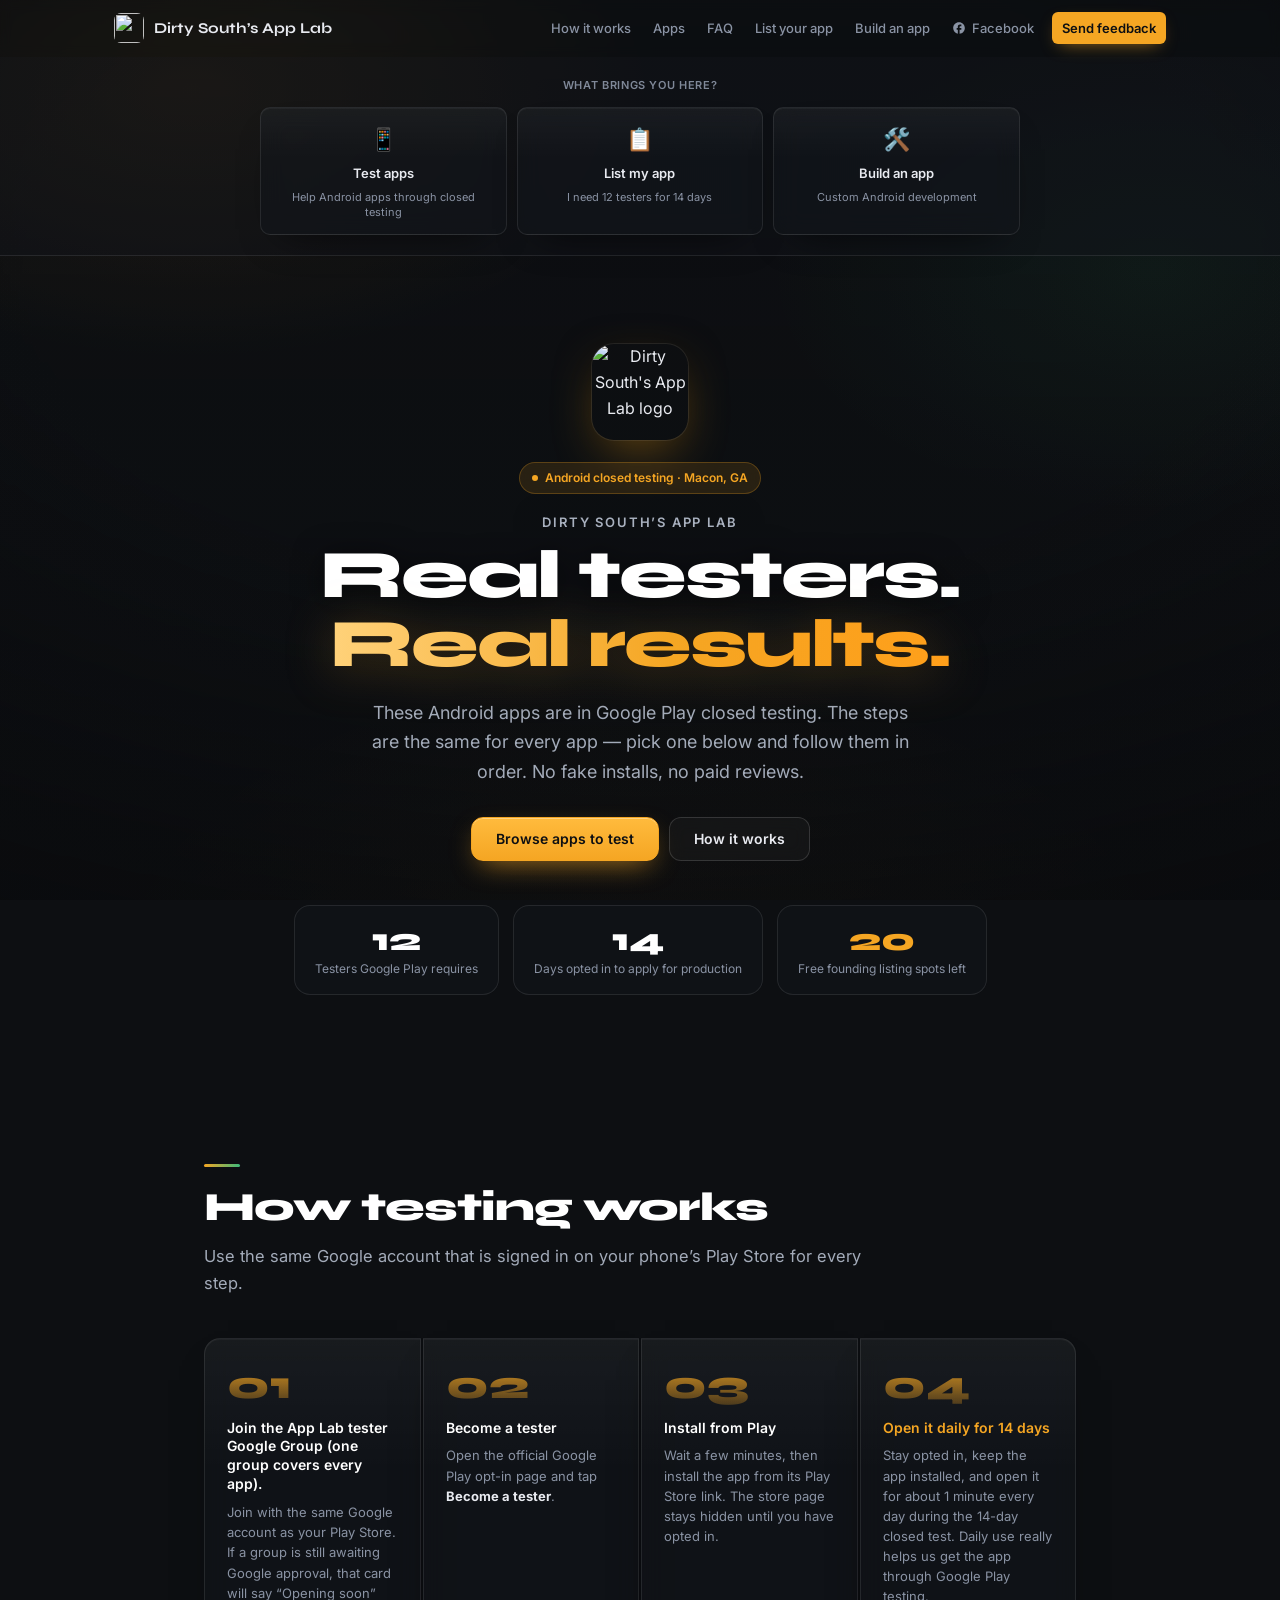
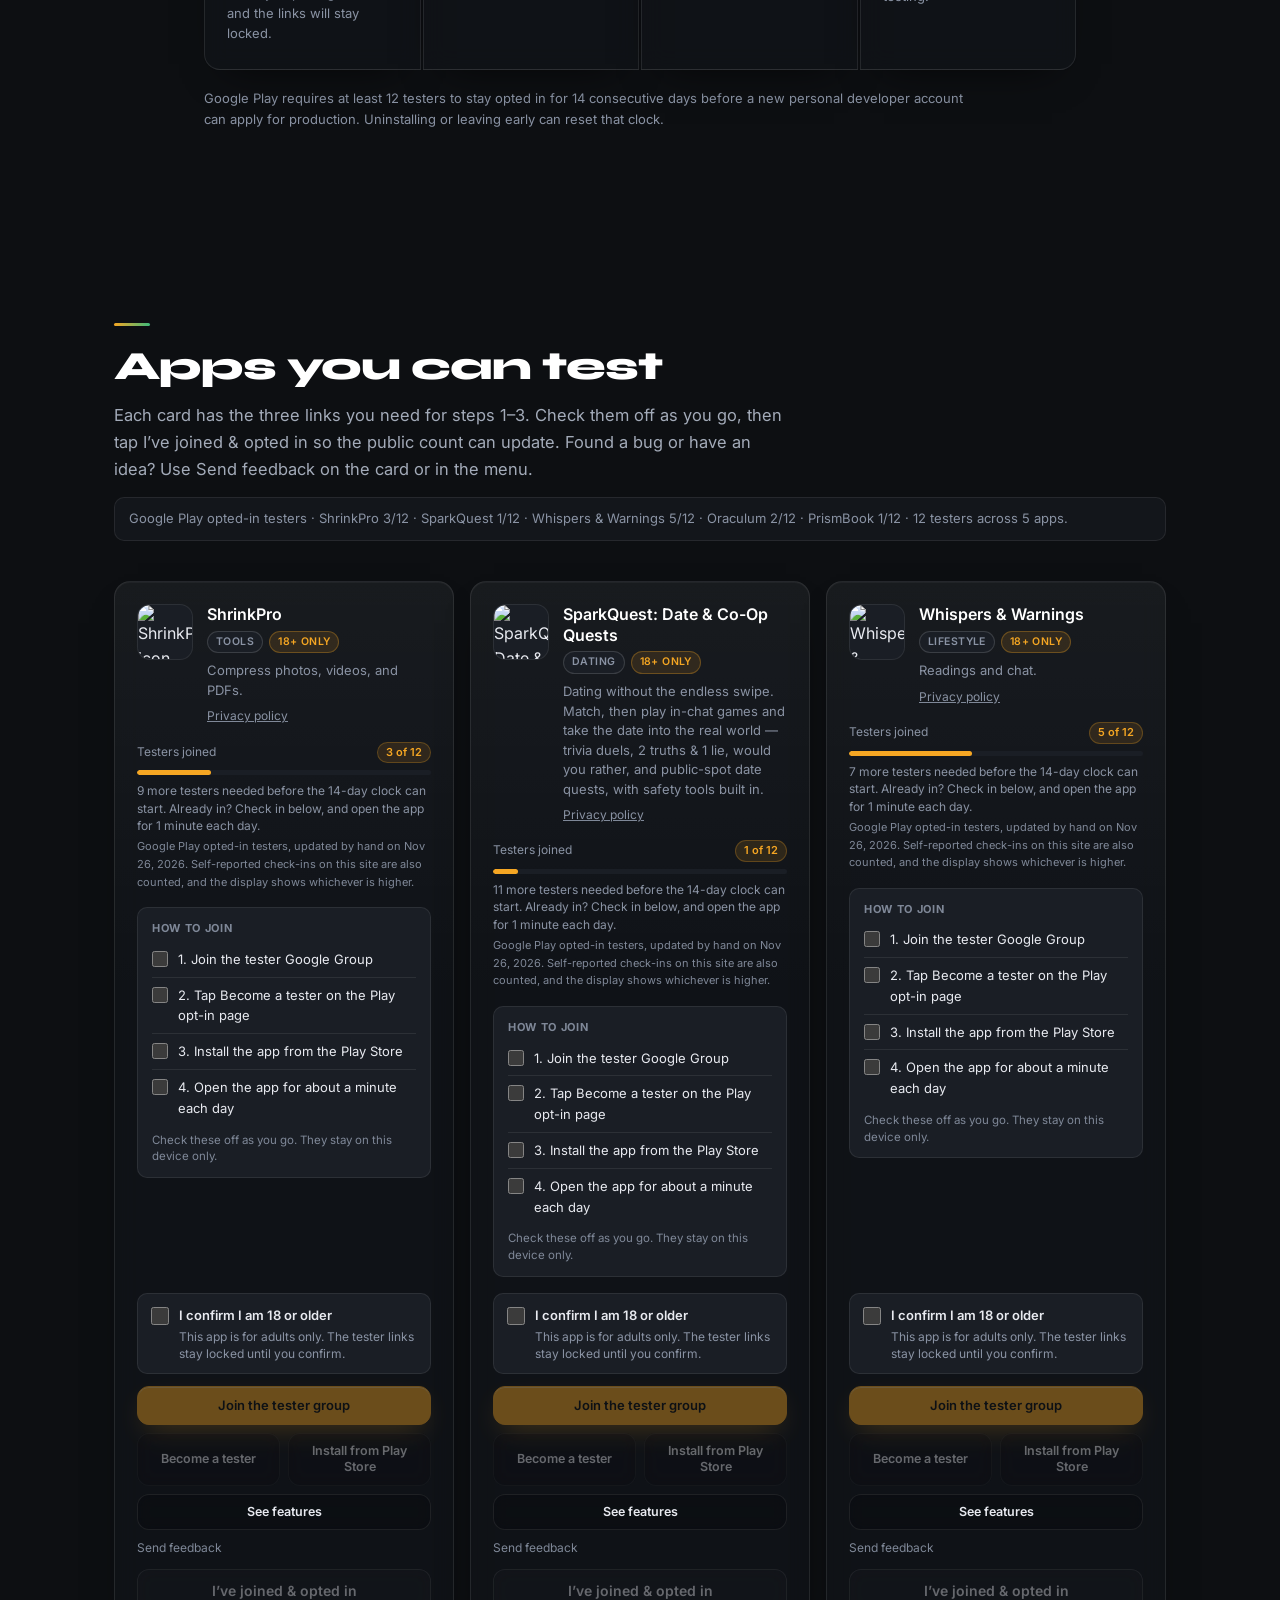
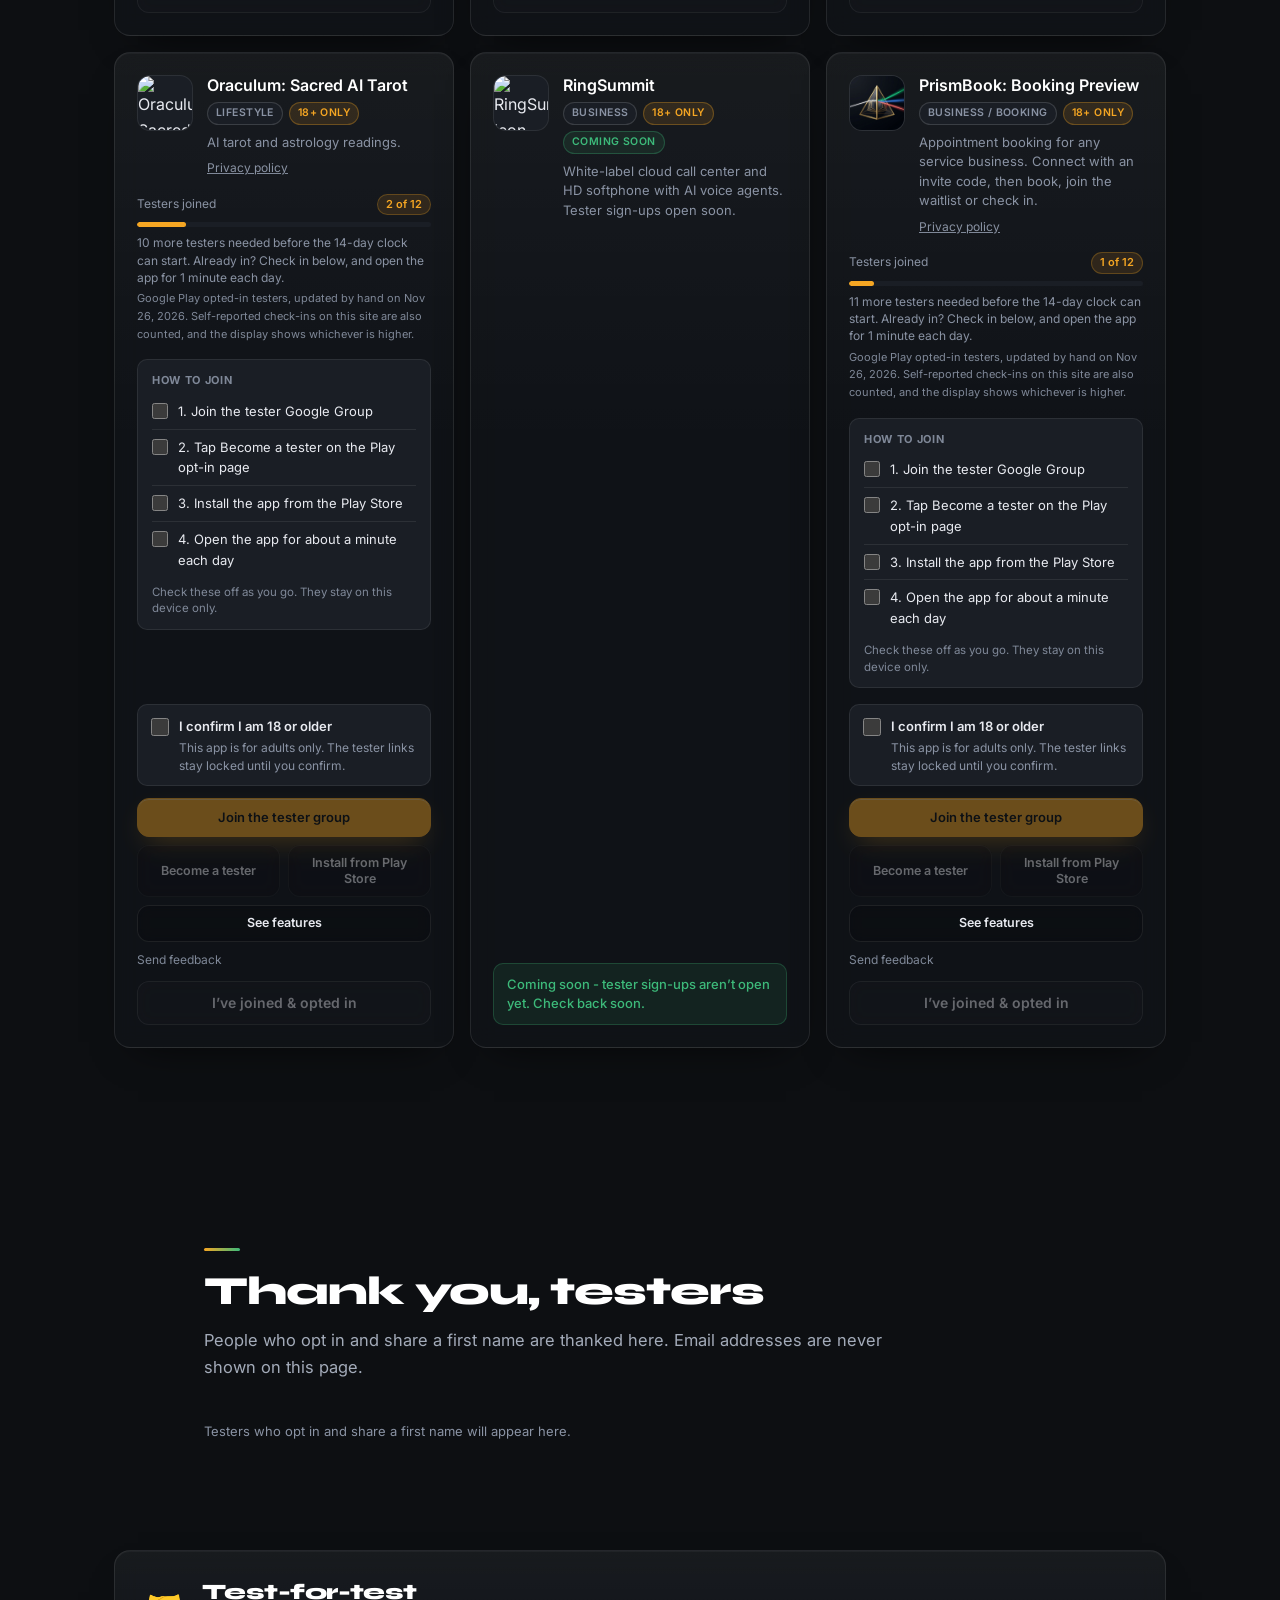
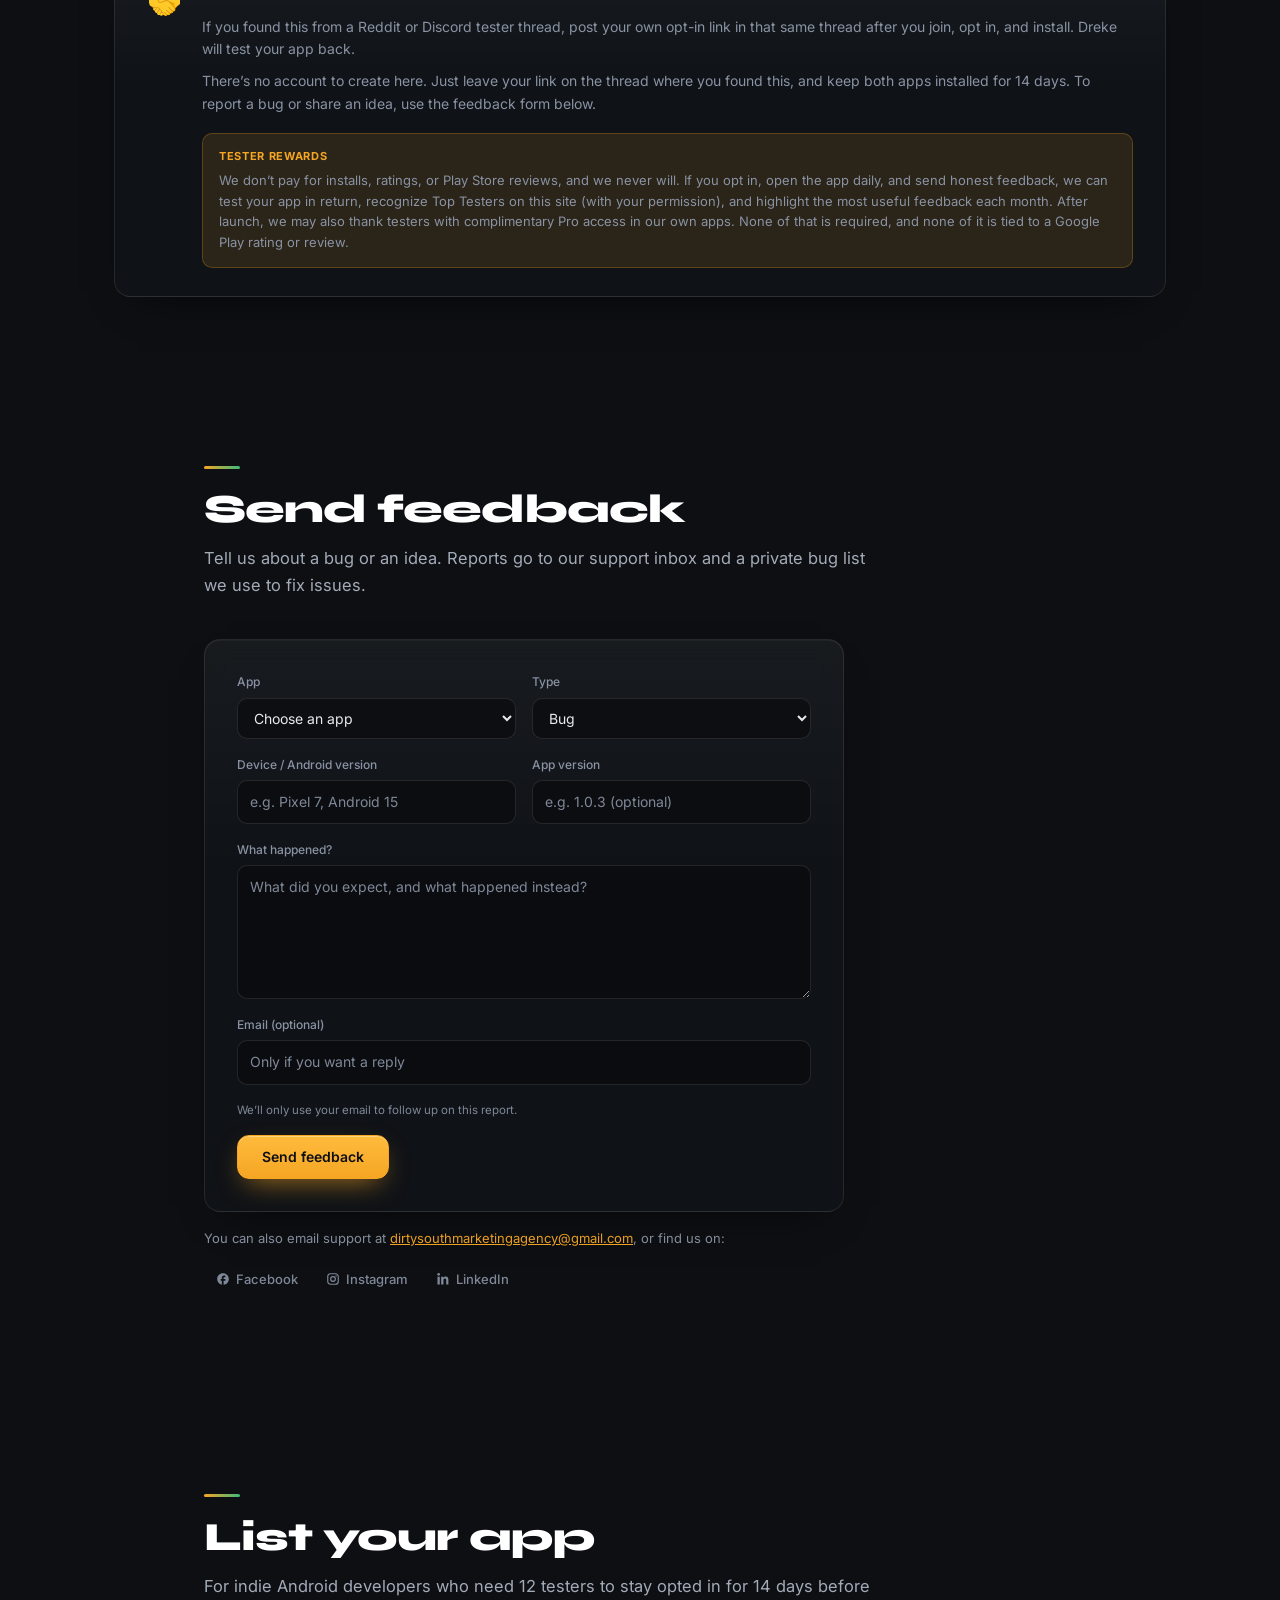
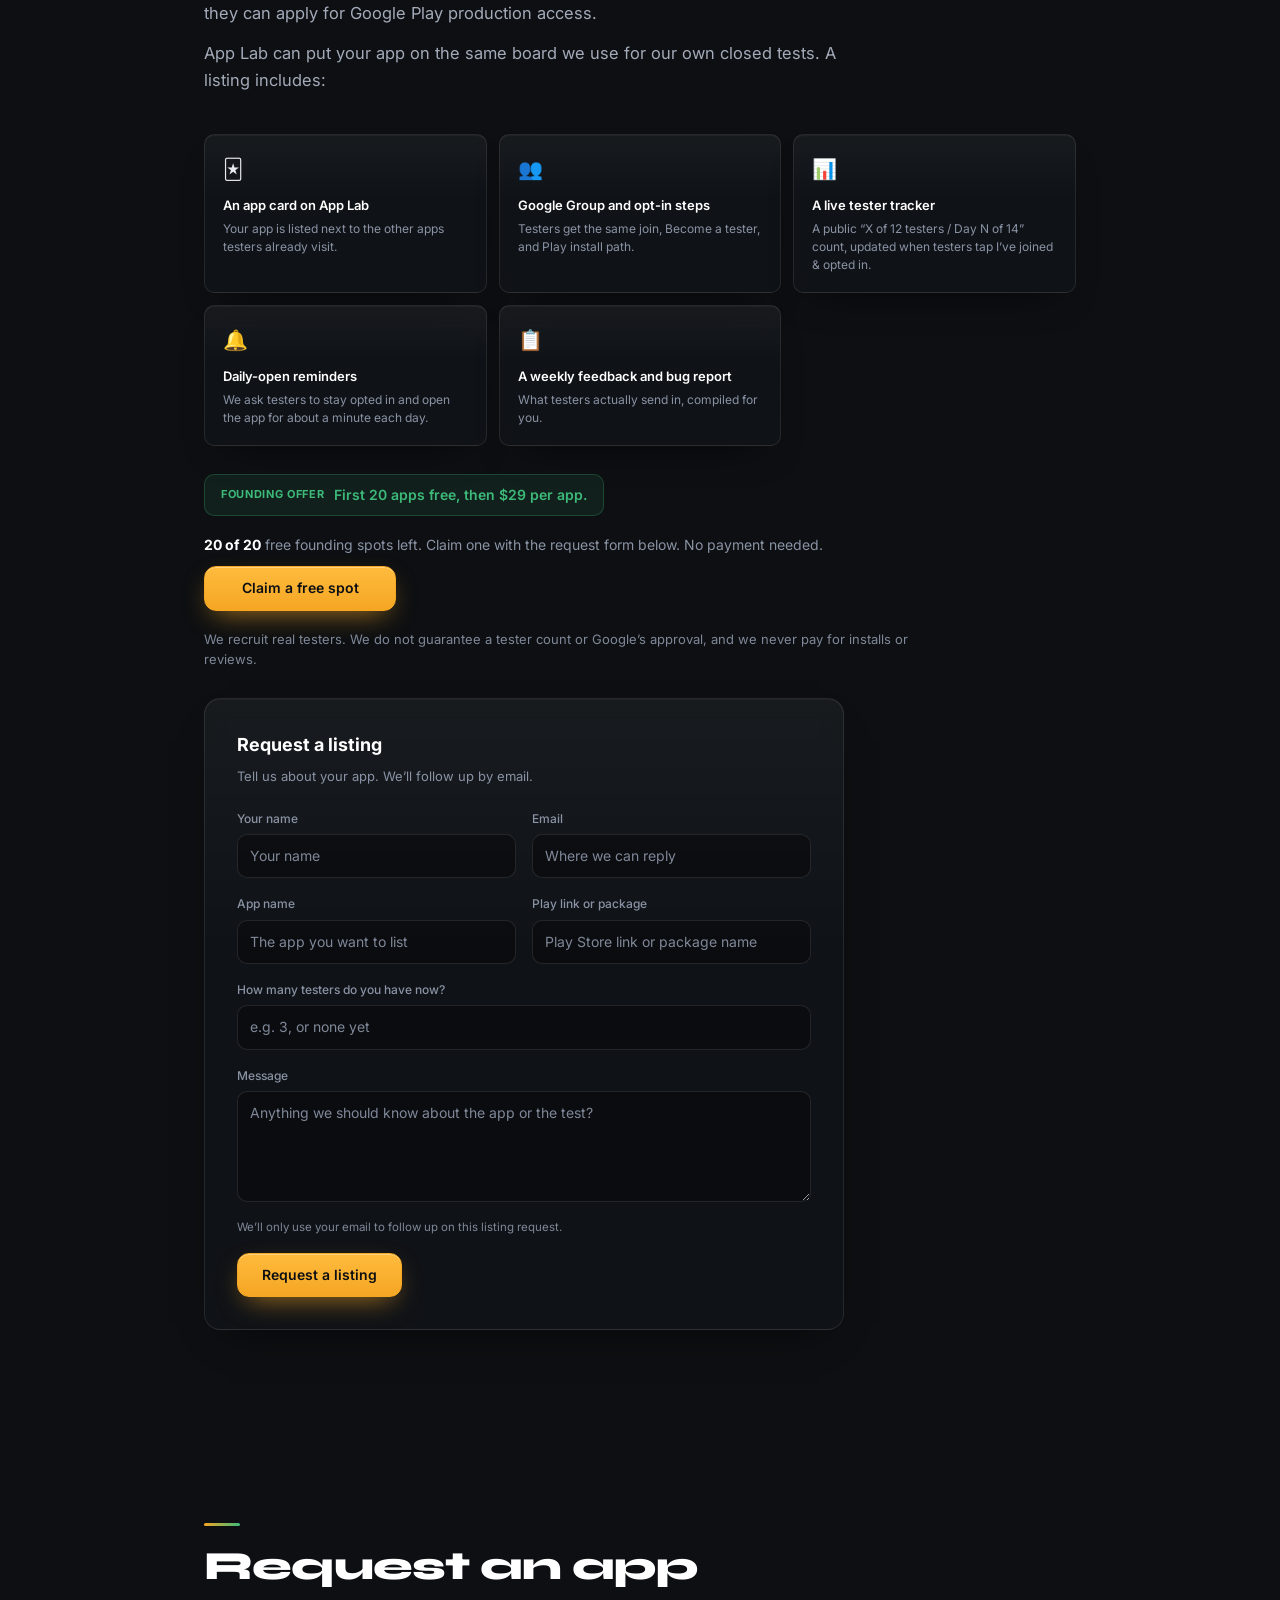
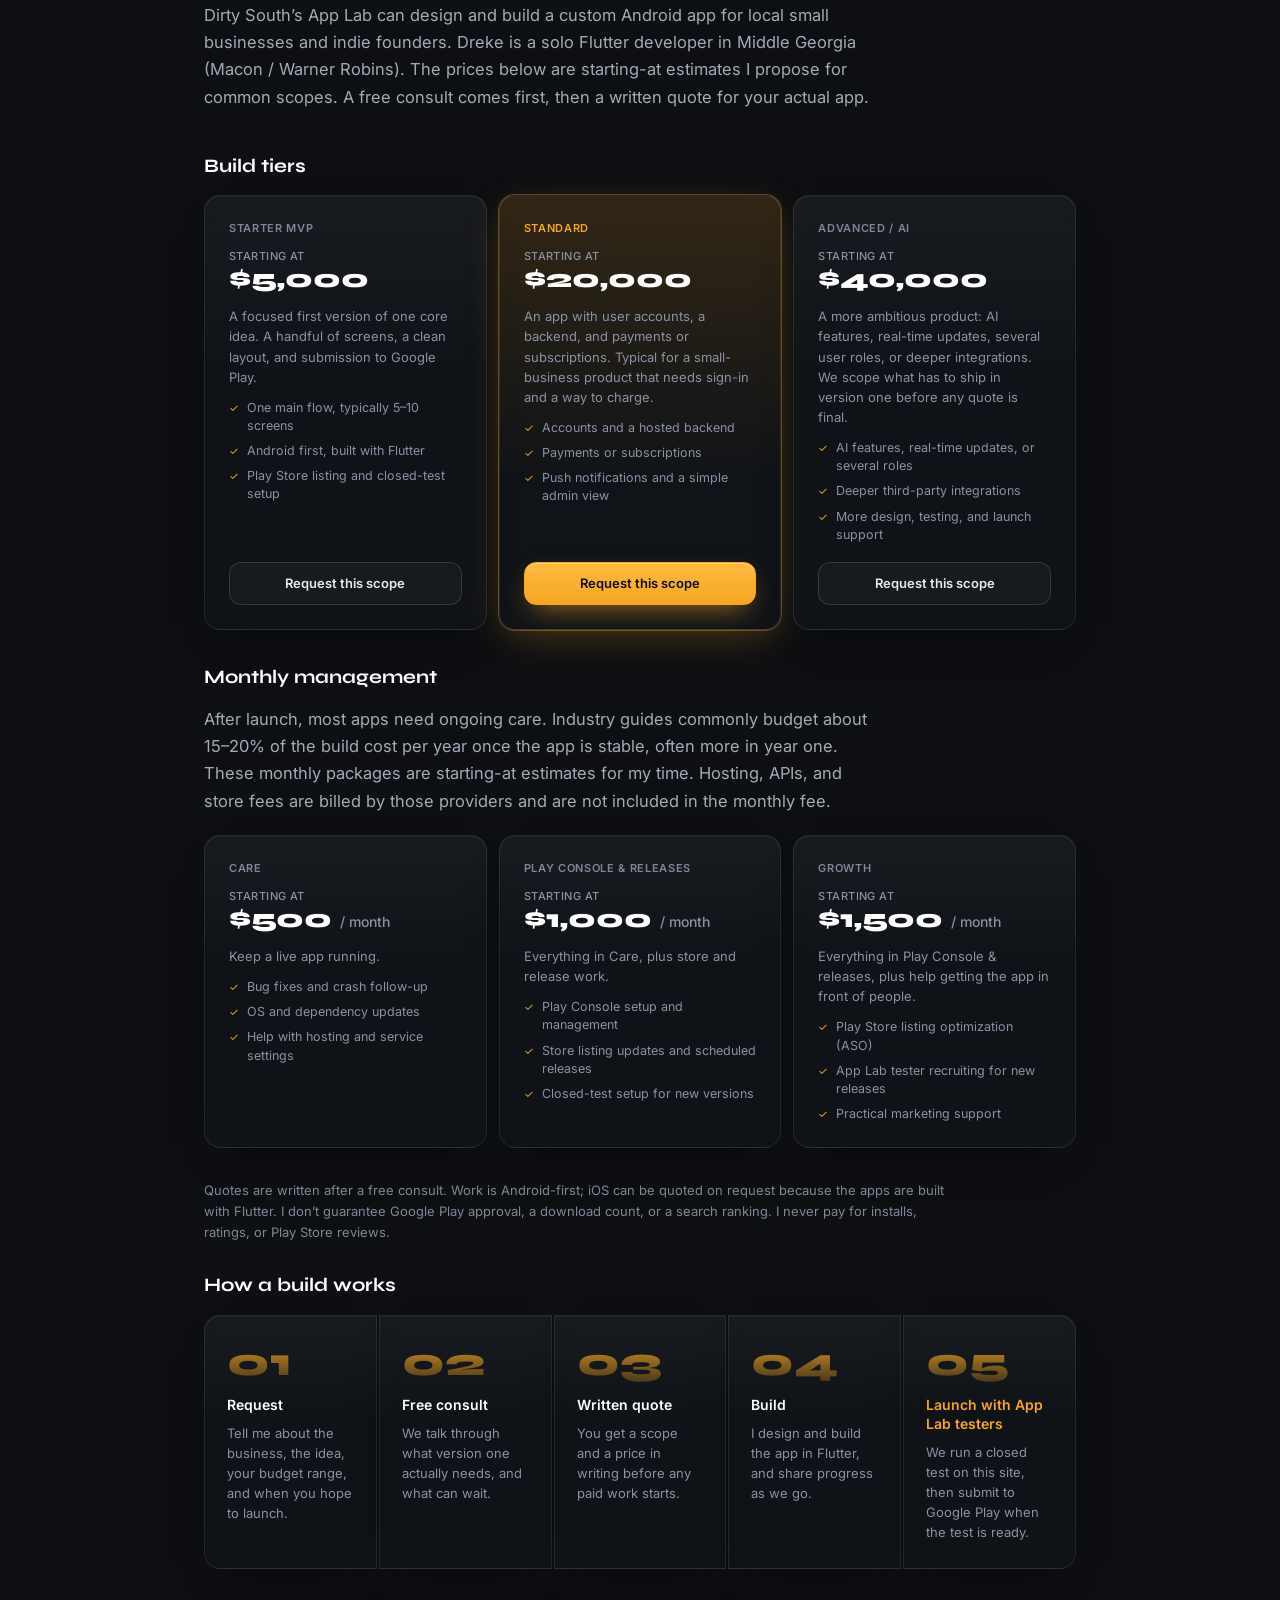
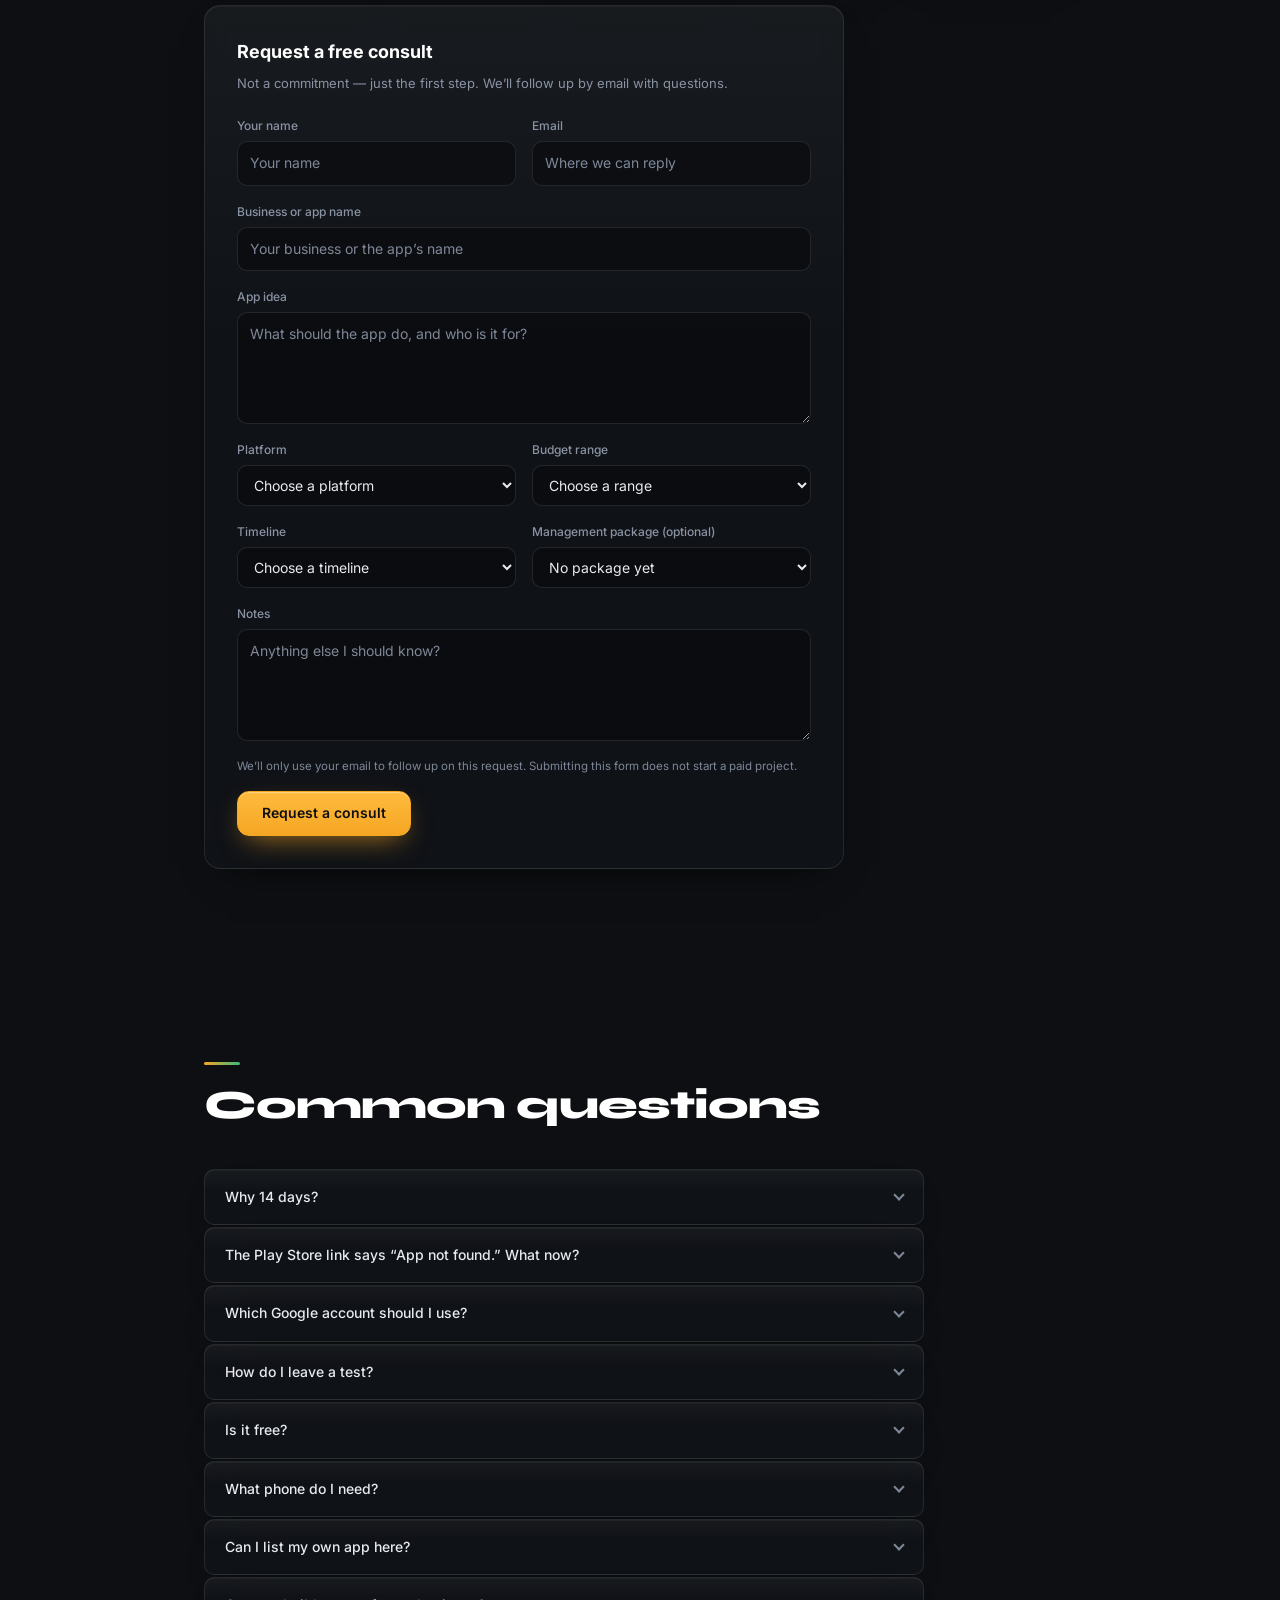
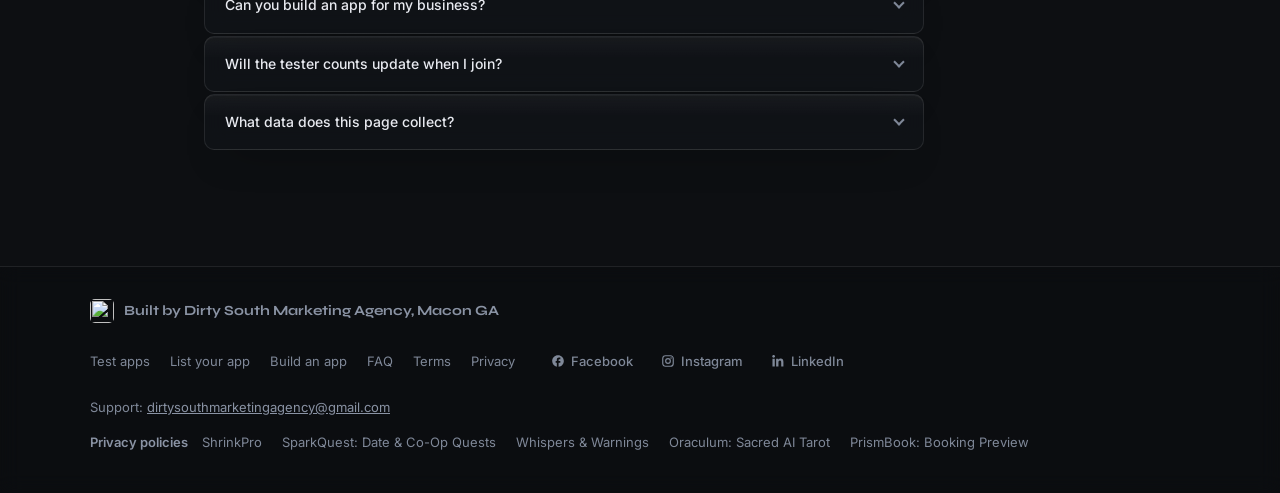
==== commit a00212b9: "Add Terms and Privacy pages Draft pages for testers and App Lab listings, linked from the footer. Th" ====
--- a/index.html
+++ b/index.html
@@ -1425,6 +1425,8 @@
           <a href="#list">List your app</a>
           <a href="#build">Build an app</a>
           <a href="#faq">FAQ</a>
+          <a href="terms/">Terms</a>
+          <a href="privacy/">Privacy</a>
           <nav class="social-links footer-social" aria-label="Social media">
             <a class="social-link" href="https://www.facebook.com/profile.php?id=61596920212174" target="_blank" rel="noopener noreferrer"><svg xmlns="http://www.w3.org/2000/svg" viewBox="0 0 24 24" aria-hidden="true"><path d="M22 12c0-5.52-4.48-10-10-10S2 6.48 2 12c0 4.84 3.44 8.87 8 9.8V15H8v-3h2V9.5C10 7.57 11.57 6 13.5 6H16v3h-2c-.55 0-1 .45-1 1v2h3v3h-3v6.95c5.05-.5 9-4.76 9-9.95z"/></svg>Facebook</a>
             <a class="social-link" href="https://www.instagram.com/dirtysouth.agency/" target="_blank" rel="noopener noreferrer"><svg xmlns="http://www.w3.org/2000/svg" viewBox="0 0 24 24" aria-hidden="true"><path d="M7.8 2h8.4C19.4 2 22 4.6 22 7.8v8.4a5.8 5.8 0 0 1-5.8 5.8H7.8C4.6 22 2 19.4 2 16.2V7.8A5.8 5.8 0 0 1 7.8 2m-.2 2A3.6 3.6 0 0 0 4 7.6v8.8C4 18.39 5.61 20 7.6 20h8.8a3.6 3.6 0 0 0 3.6-3.6V7.6C20 5.61 18.39 4 16.4 4H7.6m9.65 1.5a1.25 1.25 0 0 1 1.25 1.25A1.25 1.25 0 0 1 17.25 8 1.25 1.25 0 0 1 16 6.75a1.25 1.25 0 0 1 1.25-1.25M12 7a5 5 0 0 1 5 5 5 5 0 0 1-5 5 5 5 0 0 1-5-5 5 5 0 0 1 5-5m0 2a3 3 0 0 0-3 3 3 3 0 0 0 3 3 3 3 0 0 0 3-3 3 3 0 0 0-3-3z"/></svg>Instagram</a>
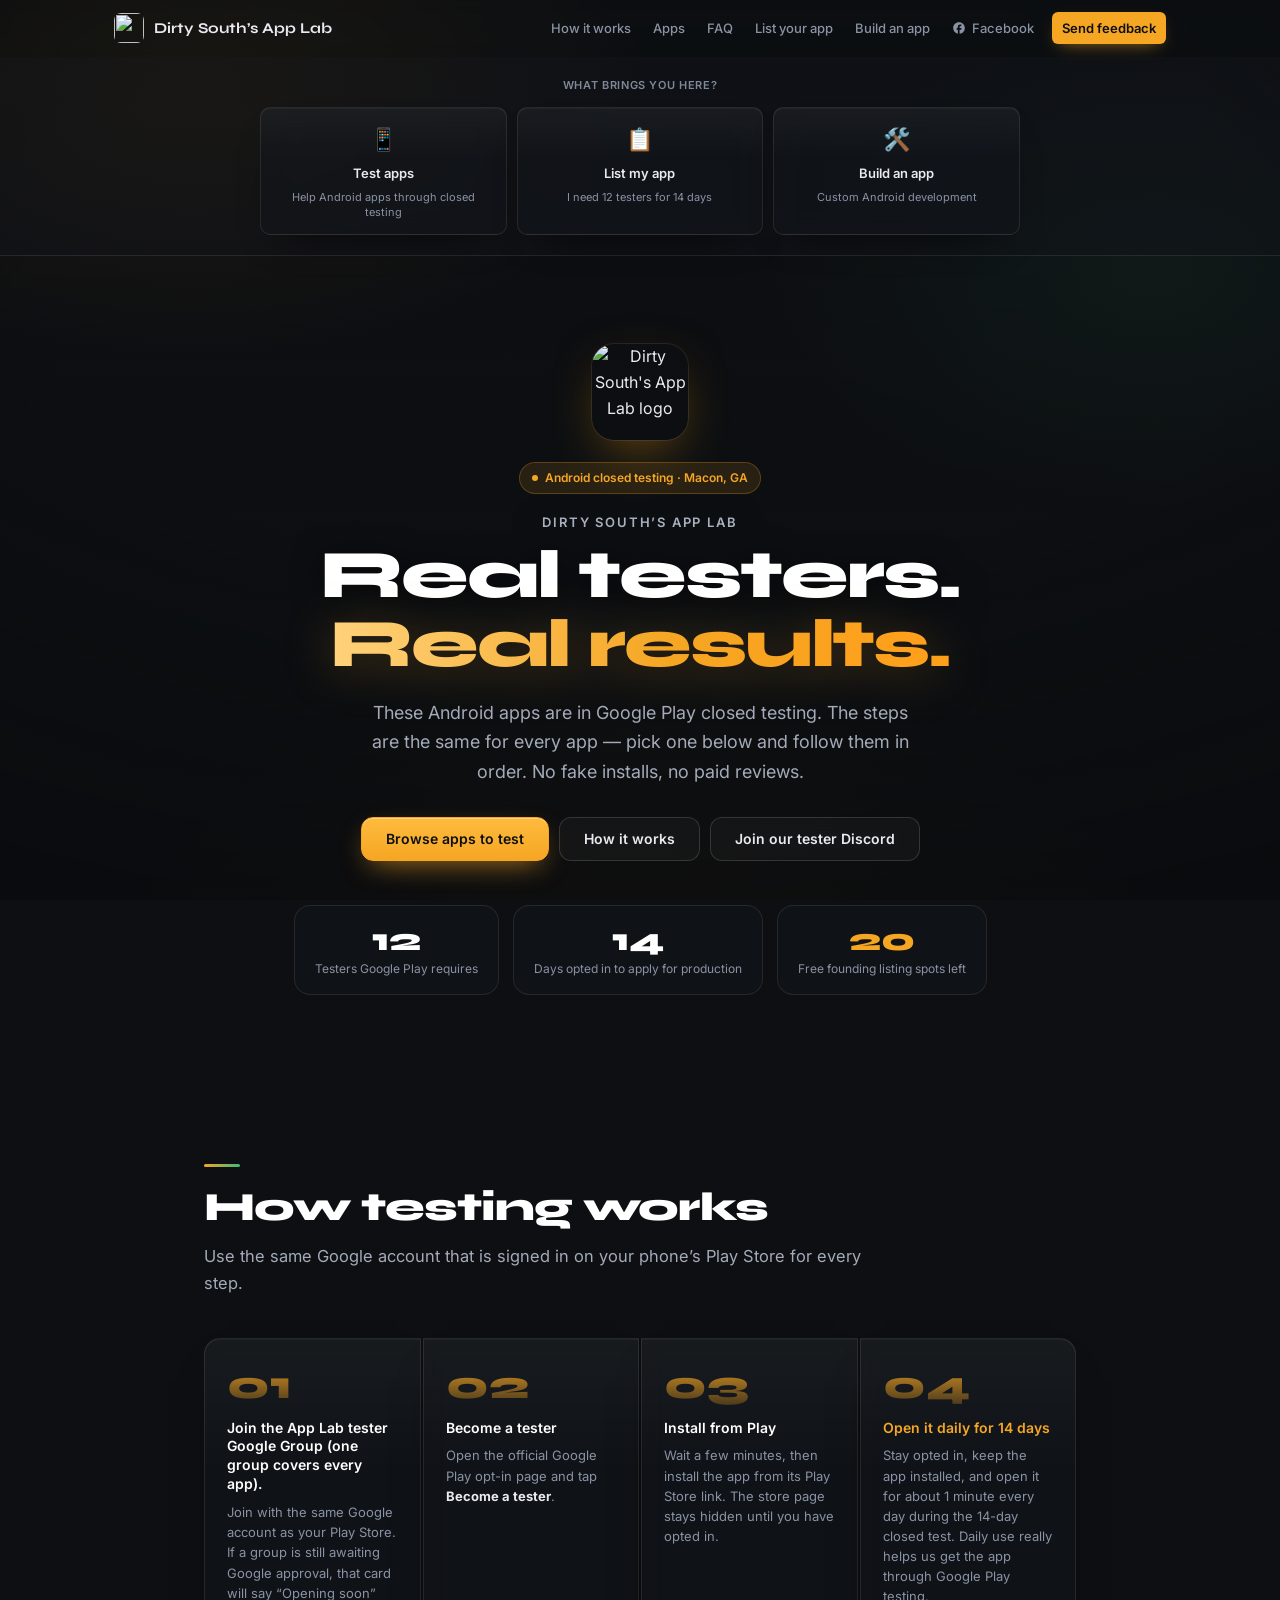
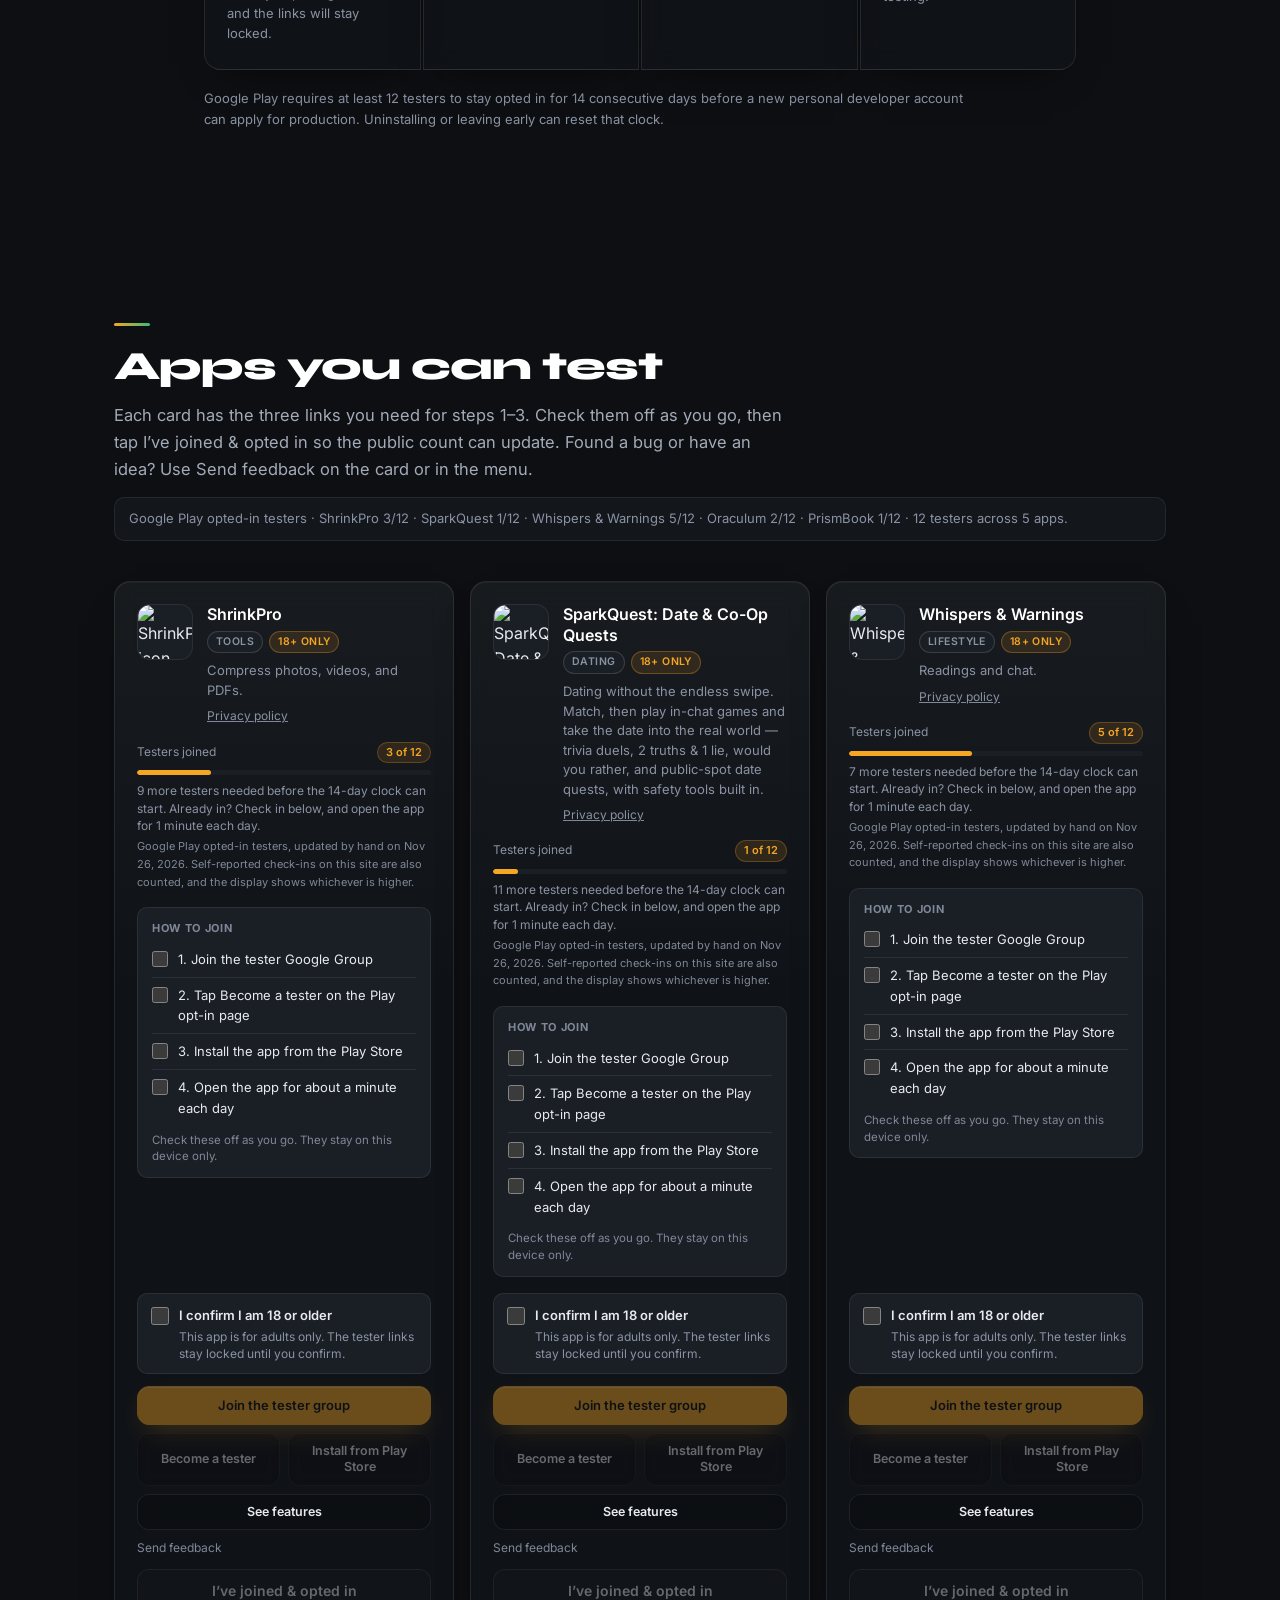
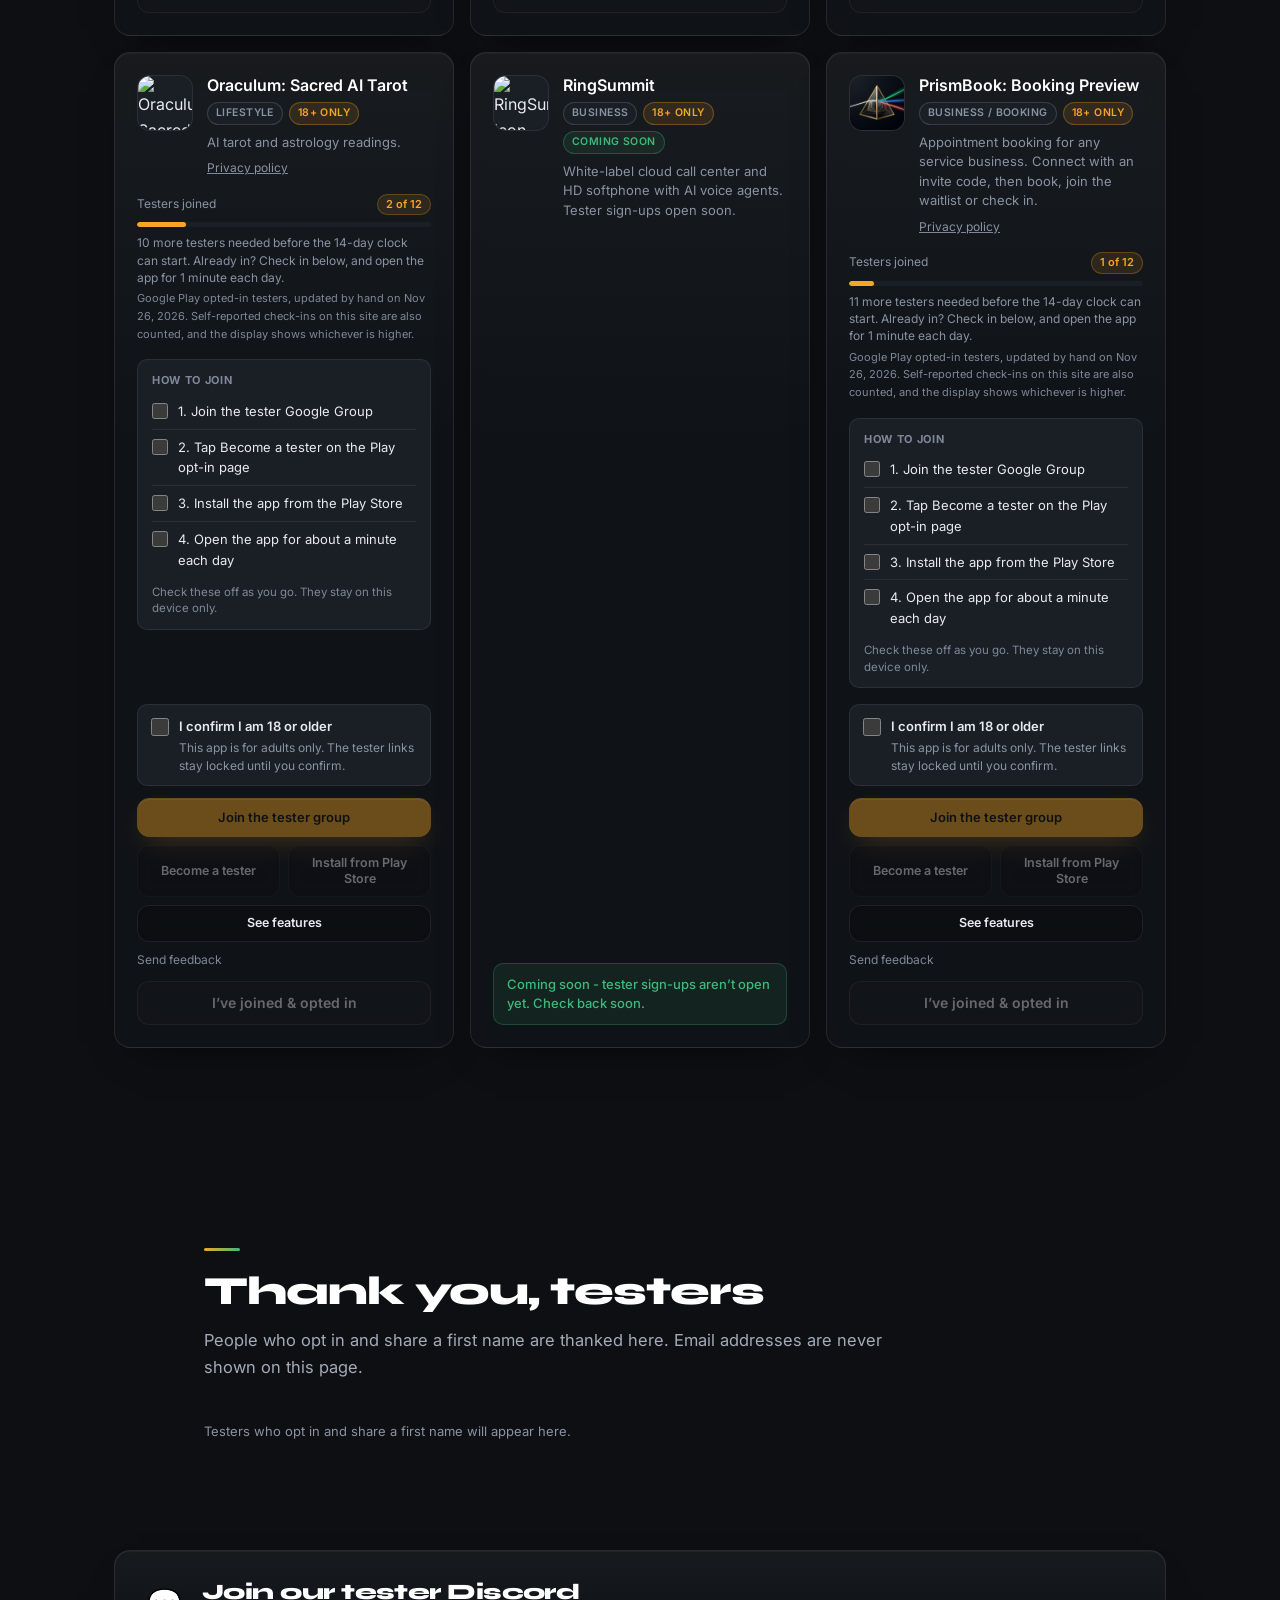
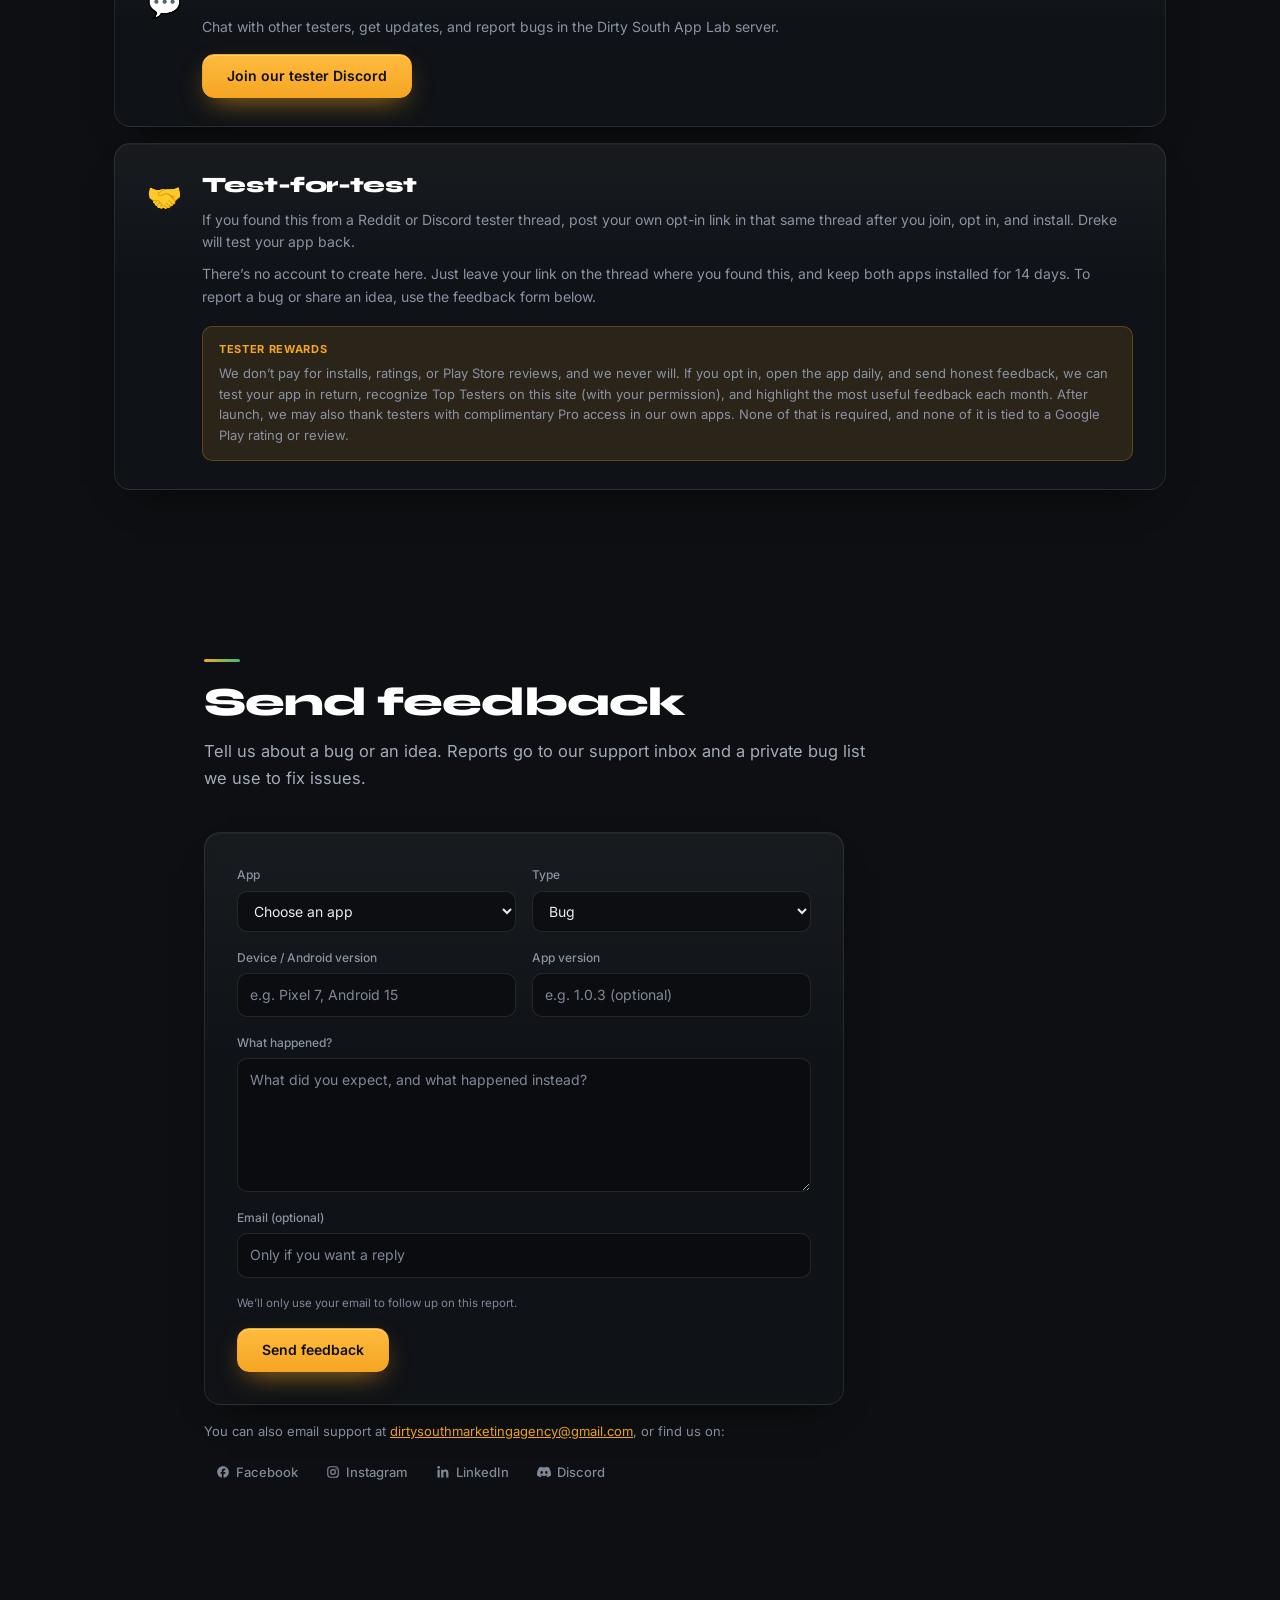
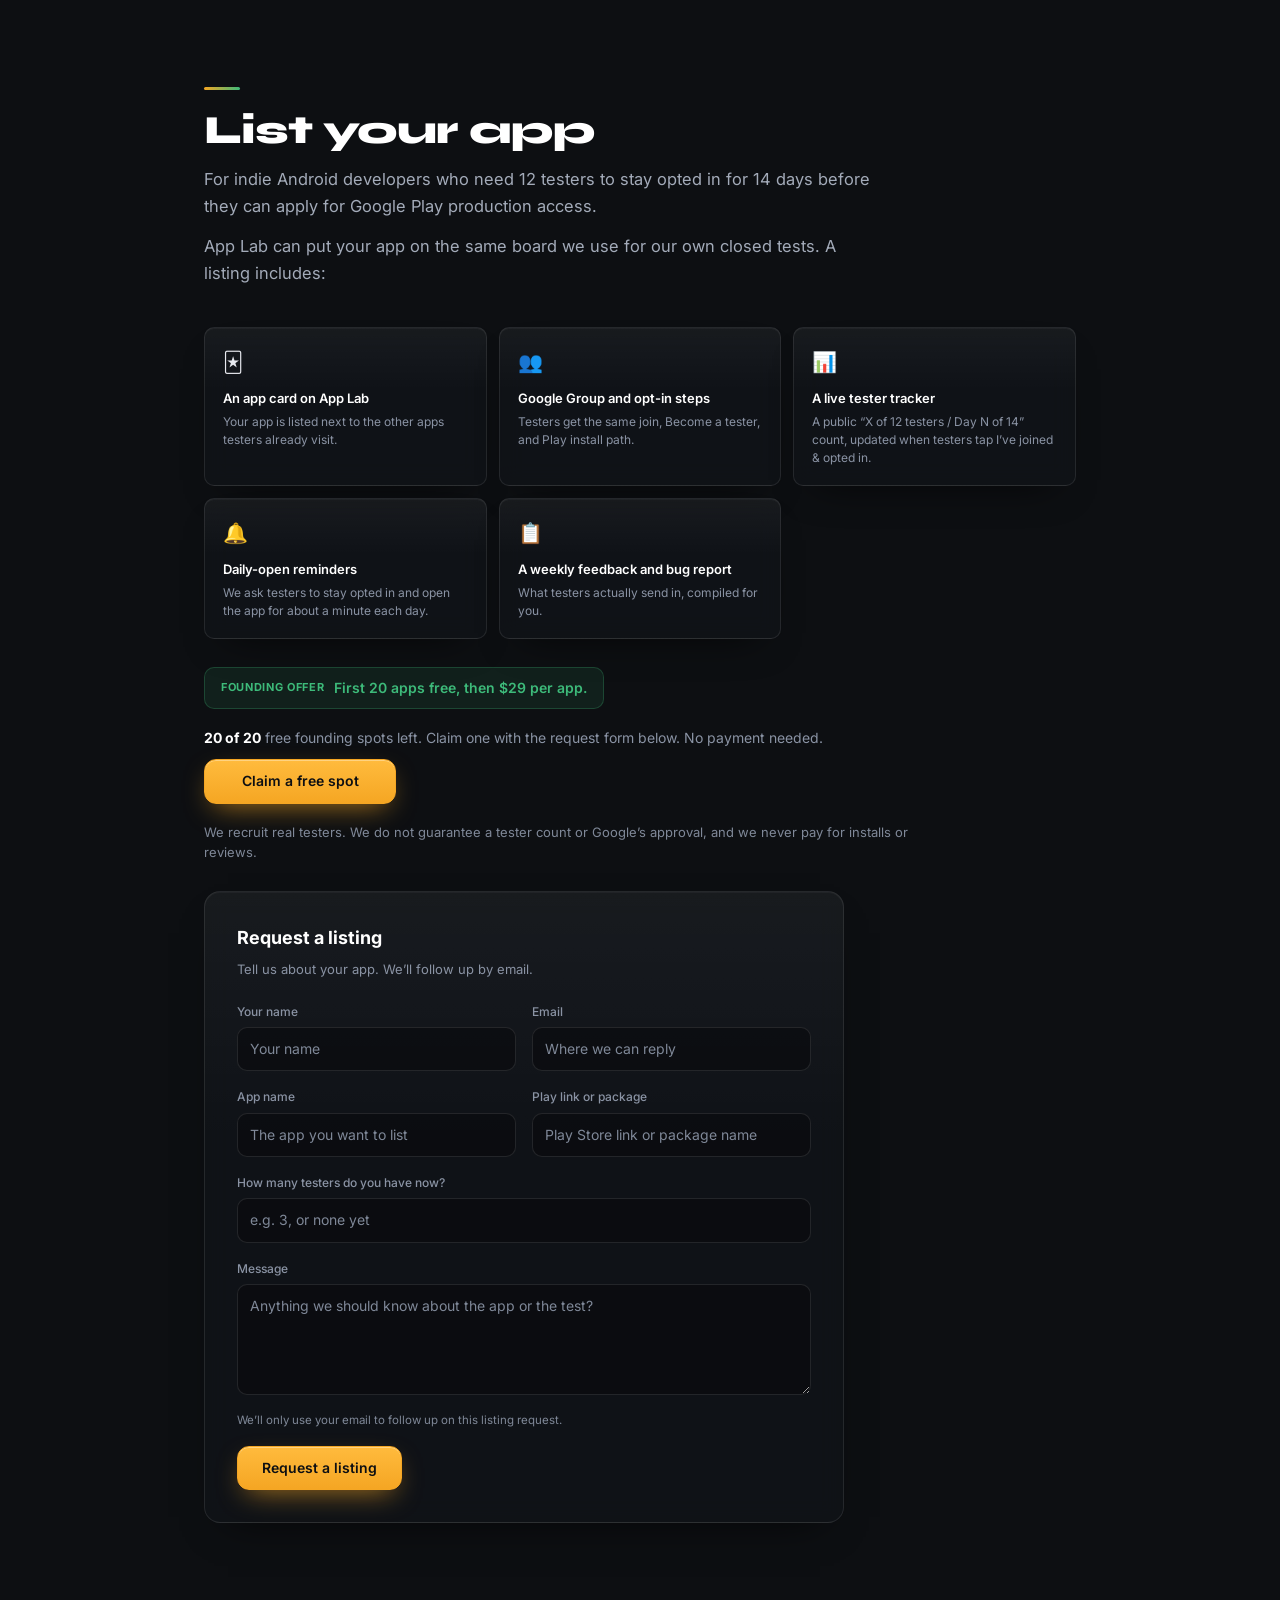
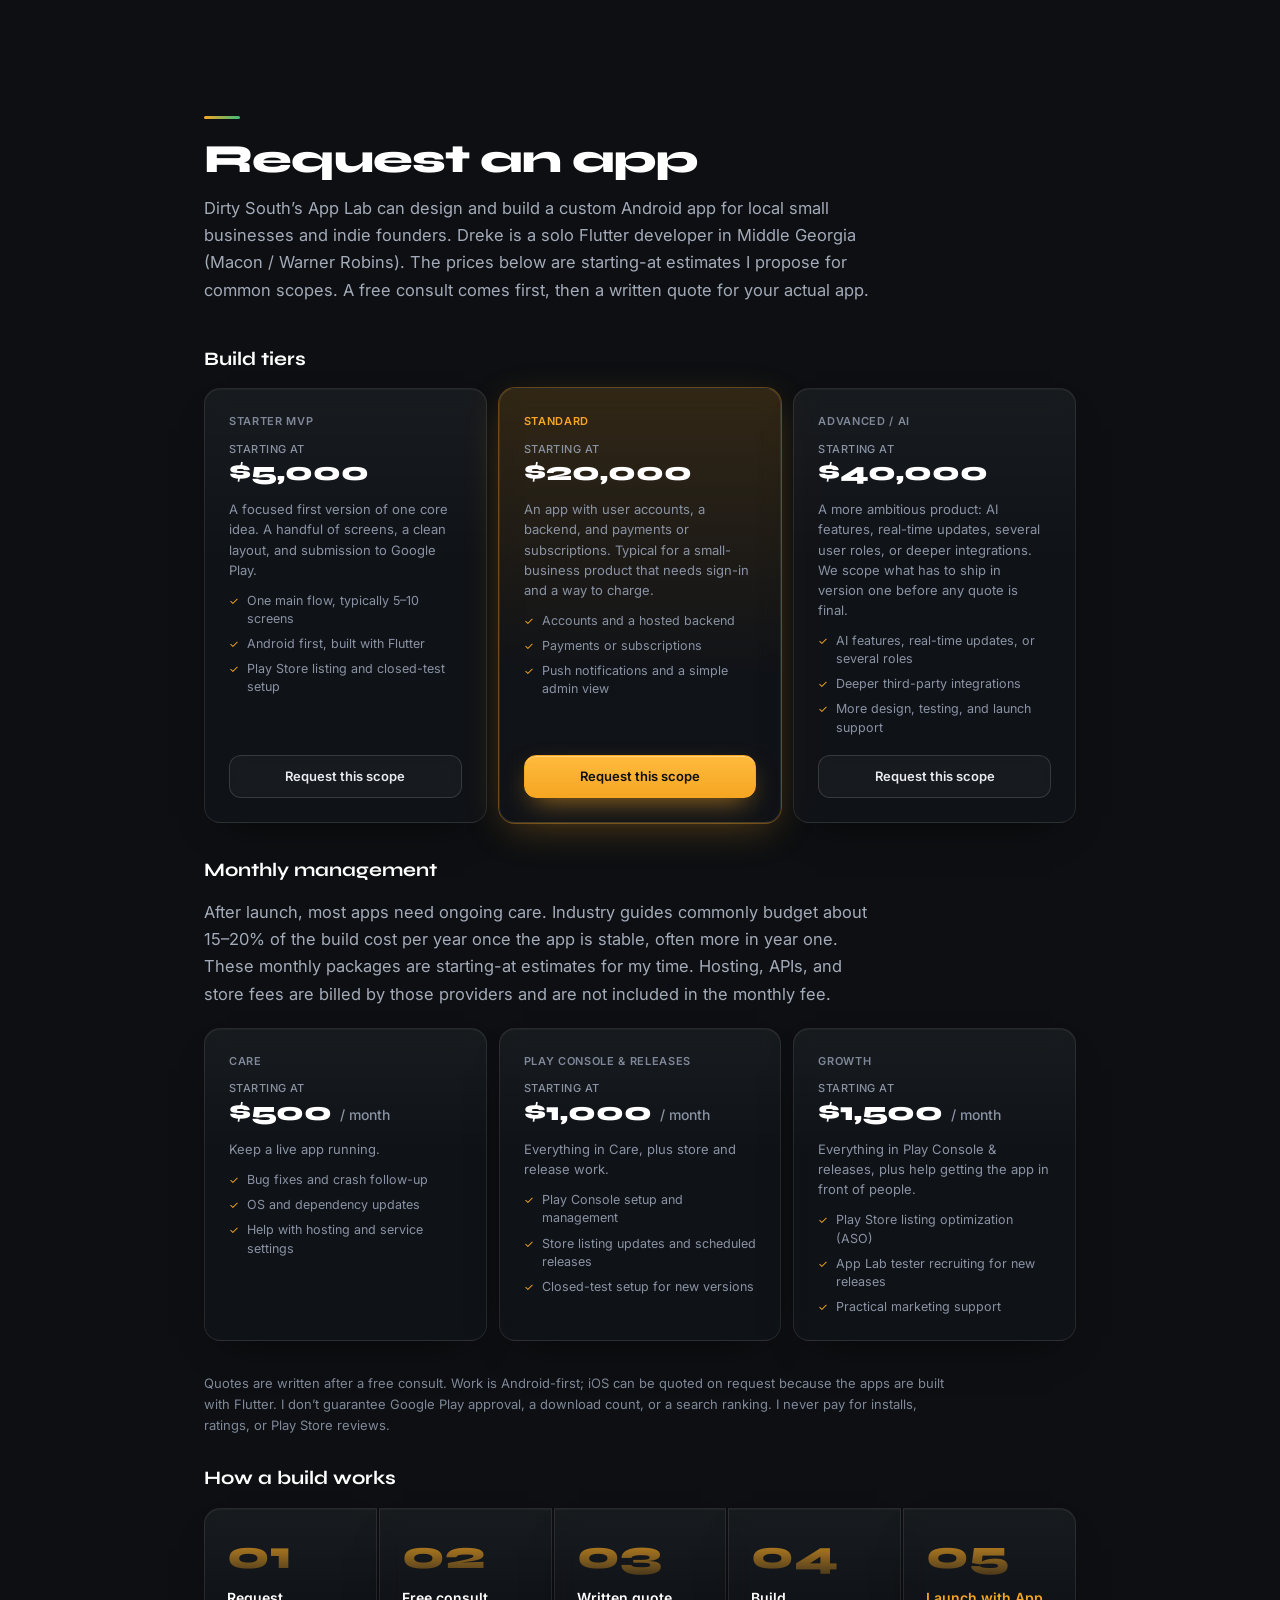
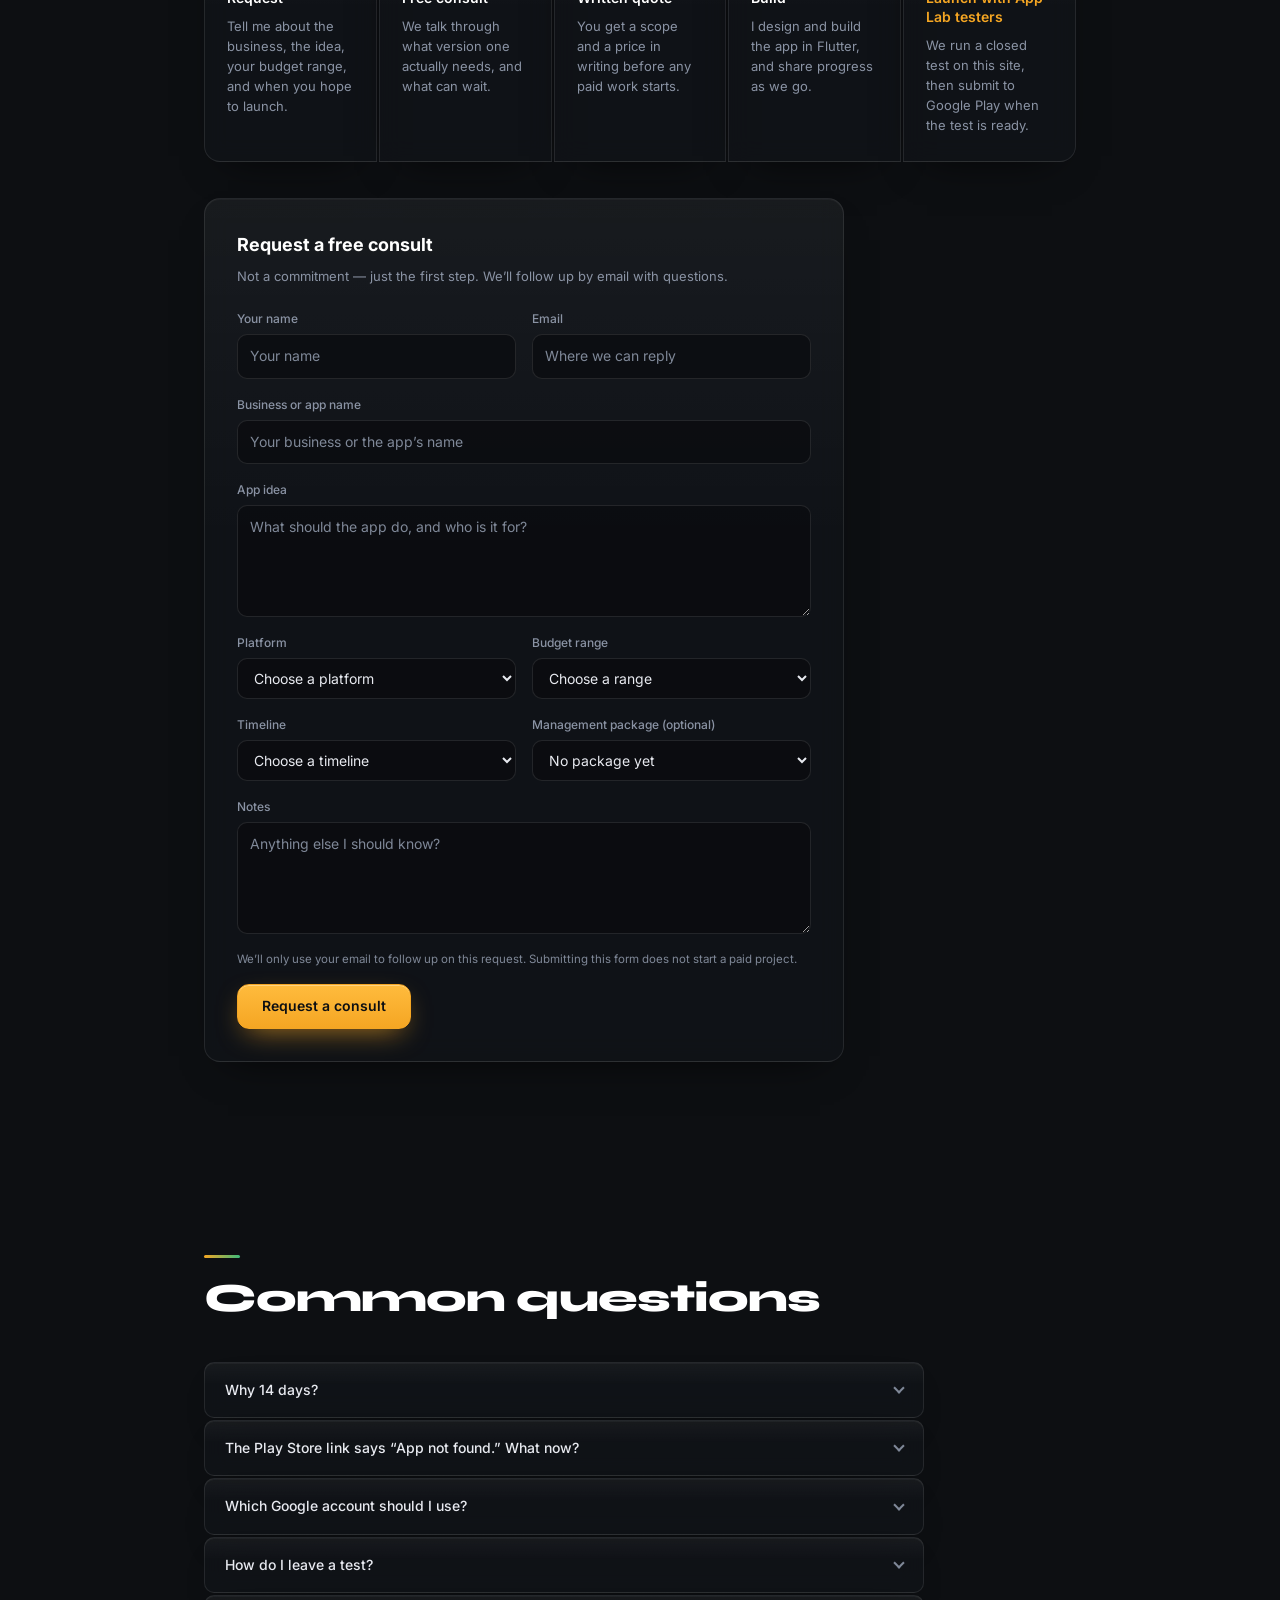
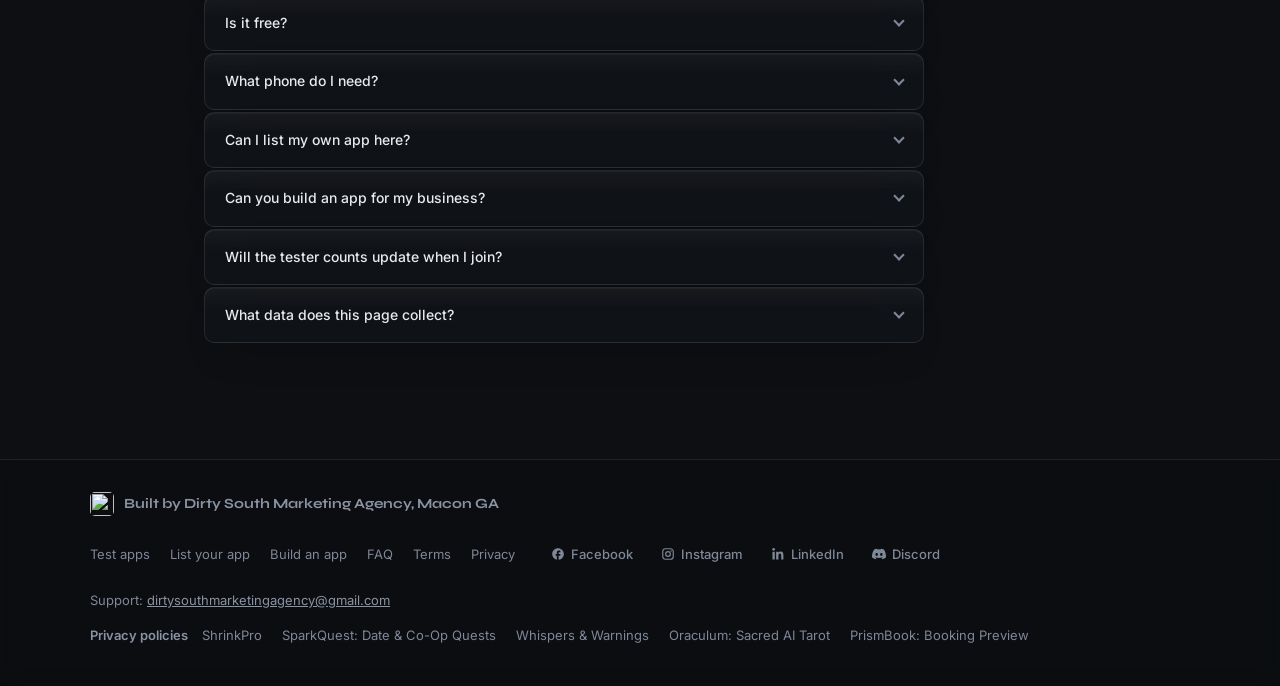
==== commit 70b912b1: "Add tester Discord invite to the App Lab site Adds a Join our tester Discord button in the hero and " ====
--- a/index.html
+++ b/index.html
@@ -357,6 +357,9 @@
     .swap-box p { font-size: 14px; color: var(--text-muted); }
     .swap-box p + p { margin-top: 10px; }
     @media (max-width: 540px) { .swap-box { flex-direction: column; padding: 22px 20px; gap: 12px; } }
+    .swap-stack { display: flex; flex-direction: column; gap: 16px; }
+    .swap-box .btn { margin-top: 16px; }
+
 
     /* OFFER / CALLOUTS */
     .offer-box {
@@ -910,6 +913,7 @@
       <div class="hero-ctas">
         <a href="#apps-section" class="btn btn-primary">Browse apps to test</a>
         <a href="#how" class="btn">How it works</a>
+        <a href="https://discord.gg/e2d2MNvdKF" class="btn" target="_blank" rel="noopener noreferrer">Join our tester Discord</a>
       </div>
       <div class="hero-stats">
         <div>
@@ -1051,7 +1055,15 @@
       </div>
     </section>
 
-    <section class="wrap--wide" id="swap" style="padding-bottom:72px">
+    <section class="wrap--wide swap-stack" id="swap" style="padding-bottom:72px">
+      <div class="swap-box" id="discord">
+        <div class="swap-icon" aria-hidden="true">💬</div>
+        <div>
+          <h2>Join our tester Discord</h2>
+          <p>Chat with other testers, get updates, and report bugs in the Dirty South App Lab server.</p>
+          <a class="btn btn-primary" href="https://discord.gg/e2d2MNvdKF" target="_blank" rel="noopener noreferrer">Join our tester Discord</a>
+        </div>
+      </div>
       <div class="swap-box">
         <div class="swap-icon" aria-hidden="true">🤝</div>
         <div>
@@ -1123,6 +1135,7 @@
             <a class="social-link" href="https://www.facebook.com/profile.php?id=61596920212174" target="_blank" rel="noopener noreferrer"><svg xmlns="http://www.w3.org/2000/svg" viewBox="0 0 24 24" aria-hidden="true"><path d="M22 12c0-5.52-4.48-10-10-10S2 6.48 2 12c0 4.84 3.44 8.87 8 9.8V15H8v-3h2V9.5C10 7.57 11.57 6 13.5 6H16v3h-2c-.55 0-1 .45-1 1v2h3v3h-3v6.95c5.05-.5 9-4.76 9-9.95z"/></svg>Facebook</a>
             <a class="social-link" href="https://www.instagram.com/dirtysouth.agency/" target="_blank" rel="noopener noreferrer"><svg xmlns="http://www.w3.org/2000/svg" viewBox="0 0 24 24" aria-hidden="true"><path d="M7.8 2h8.4C19.4 2 22 4.6 22 7.8v8.4a5.8 5.8 0 0 1-5.8 5.8H7.8C4.6 22 2 19.4 2 16.2V7.8A5.8 5.8 0 0 1 7.8 2m-.2 2A3.6 3.6 0 0 0 4 7.6v8.8C4 18.39 5.61 20 7.6 20h8.8a3.6 3.6 0 0 0 3.6-3.6V7.6C20 5.61 18.39 4 16.4 4H7.6m9.65 1.5a1.25 1.25 0 0 1 1.25 1.25A1.25 1.25 0 0 1 17.25 8 1.25 1.25 0 0 1 16 6.75a1.25 1.25 0 0 1 1.25-1.25M12 7a5 5 0 0 1 5 5 5 5 0 0 1-5 5 5 5 0 0 1-5-5 5 5 0 0 1 5-5m0 2a3 3 0 0 0-3 3 3 3 0 0 0 3 3 3 3 0 0 0 3-3 3 3 0 0 0-3-3z"/></svg>Instagram</a>
             <a class="social-link" href="https://www.linkedin.com/company/dirty-south-marketing-agency/" target="_blank" rel="noopener noreferrer"><svg xmlns="http://www.w3.org/2000/svg" viewBox="0 0 24 24" aria-hidden="true"><path d="M6.5 21.5h-4V8h4v13.5zM4.5 6.5C3.12 6.5 2 5.38 2 4s1.12-2.5 2.5-2.5S7 2.62 7 4 5.88 6.5 4.5 6.5zM21.5 21.5h-4v-6.6c0-1.57-.03-3.59-2.19-3.59-2.19 0-2.52 1.71-2.52 3.48v6.71h-4V8h3.84v1.84h.05c.53-1.01 1.84-2.08 3.79-2.08 4.05 0 4.8 2.67 4.8 6.13v7.61z"/></svg>LinkedIn</a>
+            <a class="social-link" href="https://discord.gg/e2d2MNvdKF" target="_blank" rel="noopener noreferrer"><svg xmlns="http://www.w3.org/2000/svg" viewBox="0 0 24 24" aria-hidden="true"><path d="M20.32 4.37a19.8 19.8 0 0 0-4.89-1.52.07.07 0 0 0-.08.04c-.2.37-.44.86-.6 1.25a18.27 18.27 0 0 0-5.49 0 12.64 12.64 0 0 0-.62-1.25.08.08 0 0 0-.08-.04 19.74 19.74 0 0 0-4.88 1.52.07.07 0 0 0-.03.03C.53 9.05-.32 13.58.1 18.06a.08.08 0 0 0 .03.06 19.9 19.9 0 0 0 5.99 3.03.08.08 0 0 0 .08-.03 14.09 14.09 0 0 0 1.23-1.99.08.08 0 0 0-.04-.11 13.11 13.11 0 0 1-1.87-.89.08.08 0 0 1-.01-.13c.12-.1.25-.2.37-.29a.07.07 0 0 1 .08-.01c3.93 1.79 8.18 1.79 12.06 0a.07.07 0 0 1 .08.01c.12.1.25.2.37.29a.08.08 0 0 1-.01.13 12.3 12.3 0 0 1-1.87.89.08.08 0 0 0-.04.11c.36.7.77 1.36 1.22 1.99a.08.08 0 0 0 .08.03 19.84 19.84 0 0 0 6-3.03.08.08 0 0 0 .03-.06c.5-5.17-.84-9.67-3.55-13.66a.06.06 0 0 0-.03-.03zM8.02 15.33c-1.18 0-2.16-1.09-2.16-2.42 0-1.33.96-2.42 2.16-2.42 1.21 0 2.18 1.1 2.16 2.42 0 1.33-.96 2.42-2.16 2.42zm7.97 0c-1.18 0-2.16-1.09-2.16-2.42 0-1.33.96-2.42 2.16-2.42 1.21 0 2.18 1.1 2.16 2.42 0 1.33-.95 2.42-2.16 2.42z"/></svg>Discord</a>
         </nav>
       </div>
     </section>
@@ -1431,6 +1444,7 @@
             <a class="social-link" href="https://www.facebook.com/profile.php?id=61596920212174" target="_blank" rel="noopener noreferrer"><svg xmlns="http://www.w3.org/2000/svg" viewBox="0 0 24 24" aria-hidden="true"><path d="M22 12c0-5.52-4.48-10-10-10S2 6.48 2 12c0 4.84 3.44 8.87 8 9.8V15H8v-3h2V9.5C10 7.57 11.57 6 13.5 6H16v3h-2c-.55 0-1 .45-1 1v2h3v3h-3v6.95c5.05-.5 9-4.76 9-9.95z"/></svg>Facebook</a>
             <a class="social-link" href="https://www.instagram.com/dirtysouth.agency/" target="_blank" rel="noopener noreferrer"><svg xmlns="http://www.w3.org/2000/svg" viewBox="0 0 24 24" aria-hidden="true"><path d="M7.8 2h8.4C19.4 2 22 4.6 22 7.8v8.4a5.8 5.8 0 0 1-5.8 5.8H7.8C4.6 22 2 19.4 2 16.2V7.8A5.8 5.8 0 0 1 7.8 2m-.2 2A3.6 3.6 0 0 0 4 7.6v8.8C4 18.39 5.61 20 7.6 20h8.8a3.6 3.6 0 0 0 3.6-3.6V7.6C20 5.61 18.39 4 16.4 4H7.6m9.65 1.5a1.25 1.25 0 0 1 1.25 1.25A1.25 1.25 0 0 1 17.25 8 1.25 1.25 0 0 1 16 6.75a1.25 1.25 0 0 1 1.25-1.25M12 7a5 5 0 0 1 5 5 5 5 0 0 1-5 5 5 5 0 0 1-5-5 5 5 0 0 1 5-5m0 2a3 3 0 0 0-3 3 3 3 0 0 0 3 3 3 3 0 0 0 3-3 3 3 0 0 0-3-3z"/></svg>Instagram</a>
             <a class="social-link" href="https://www.linkedin.com/company/dirty-south-marketing-agency/" target="_blank" rel="noopener noreferrer"><svg xmlns="http://www.w3.org/2000/svg" viewBox="0 0 24 24" aria-hidden="true"><path d="M6.5 21.5h-4V8h4v13.5zM4.5 6.5C3.12 6.5 2 5.38 2 4s1.12-2.5 2.5-2.5S7 2.62 7 4 5.88 6.5 4.5 6.5zM21.5 21.5h-4v-6.6c0-1.57-.03-3.59-2.19-3.59-2.19 0-2.52 1.71-2.52 3.48v6.71h-4V8h3.84v1.84h.05c.53-1.01 1.84-2.08 3.79-2.08 4.05 0 4.8 2.67 4.8 6.13v7.61z"/></svg>LinkedIn</a>
+            <a class="social-link" href="https://discord.gg/e2d2MNvdKF" target="_blank" rel="noopener noreferrer"><svg xmlns="http://www.w3.org/2000/svg" viewBox="0 0 24 24" aria-hidden="true"><path d="M20.32 4.37a19.8 19.8 0 0 0-4.89-1.52.07.07 0 0 0-.08.04c-.2.37-.44.86-.6 1.25a18.27 18.27 0 0 0-5.49 0 12.64 12.64 0 0 0-.62-1.25.08.08 0 0 0-.08-.04 19.74 19.74 0 0 0-4.88 1.52.07.07 0 0 0-.03.03C.53 9.05-.32 13.58.1 18.06a.08.08 0 0 0 .03.06 19.9 19.9 0 0 0 5.99 3.03.08.08 0 0 0 .08-.03 14.09 14.09 0 0 0 1.23-1.99.08.08 0 0 0-.04-.11 13.11 13.11 0 0 1-1.87-.89.08.08 0 0 1-.01-.13c.12-.1.25-.2.37-.29a.07.07 0 0 1 .08-.01c3.93 1.79 8.18 1.79 12.06 0a.07.07 0 0 1 .08.01c.12.1.25.2.37.29a.08.08 0 0 1-.01.13 12.3 12.3 0 0 1-1.87.89.08.08 0 0 0-.04.11c.36.7.77 1.36 1.22 1.99a.08.08 0 0 0 .08.03 19.84 19.84 0 0 0 6-3.03.08.08 0 0 0 .03-.06c.5-5.17-.84-9.67-3.55-13.66a.06.06 0 0 0-.03-.03zM8.02 15.33c-1.18 0-2.16-1.09-2.16-2.42 0-1.33.96-2.42 2.16-2.42 1.21 0 2.18 1.1 2.16 2.42 0 1.33-.96 2.42-2.16 2.42zm7.97 0c-1.18 0-2.16-1.09-2.16-2.42 0-1.33.96-2.42 2.16-2.42 1.21 0 2.18 1.1 2.16 2.42 0 1.33-.95 2.42-2.16 2.42z"/></svg>Discord</a>
           </nav>
         </div>
       </div>
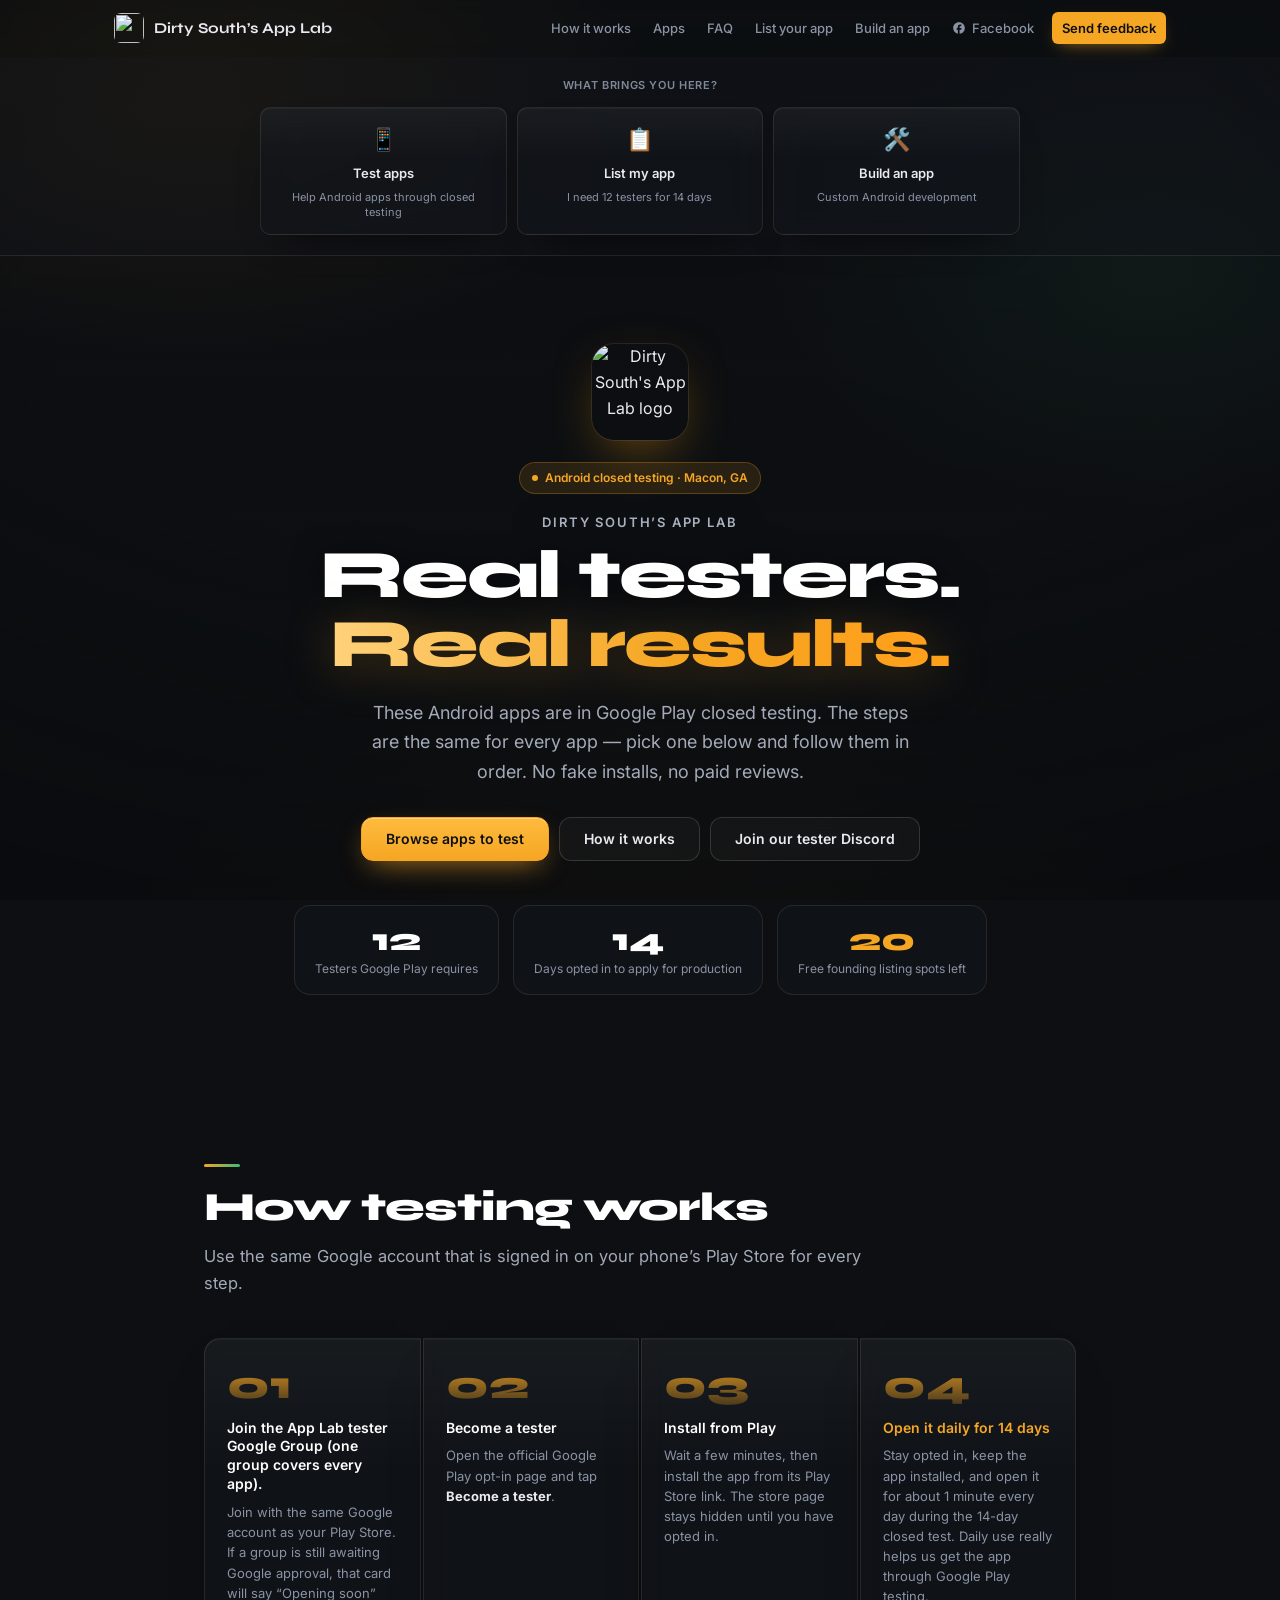
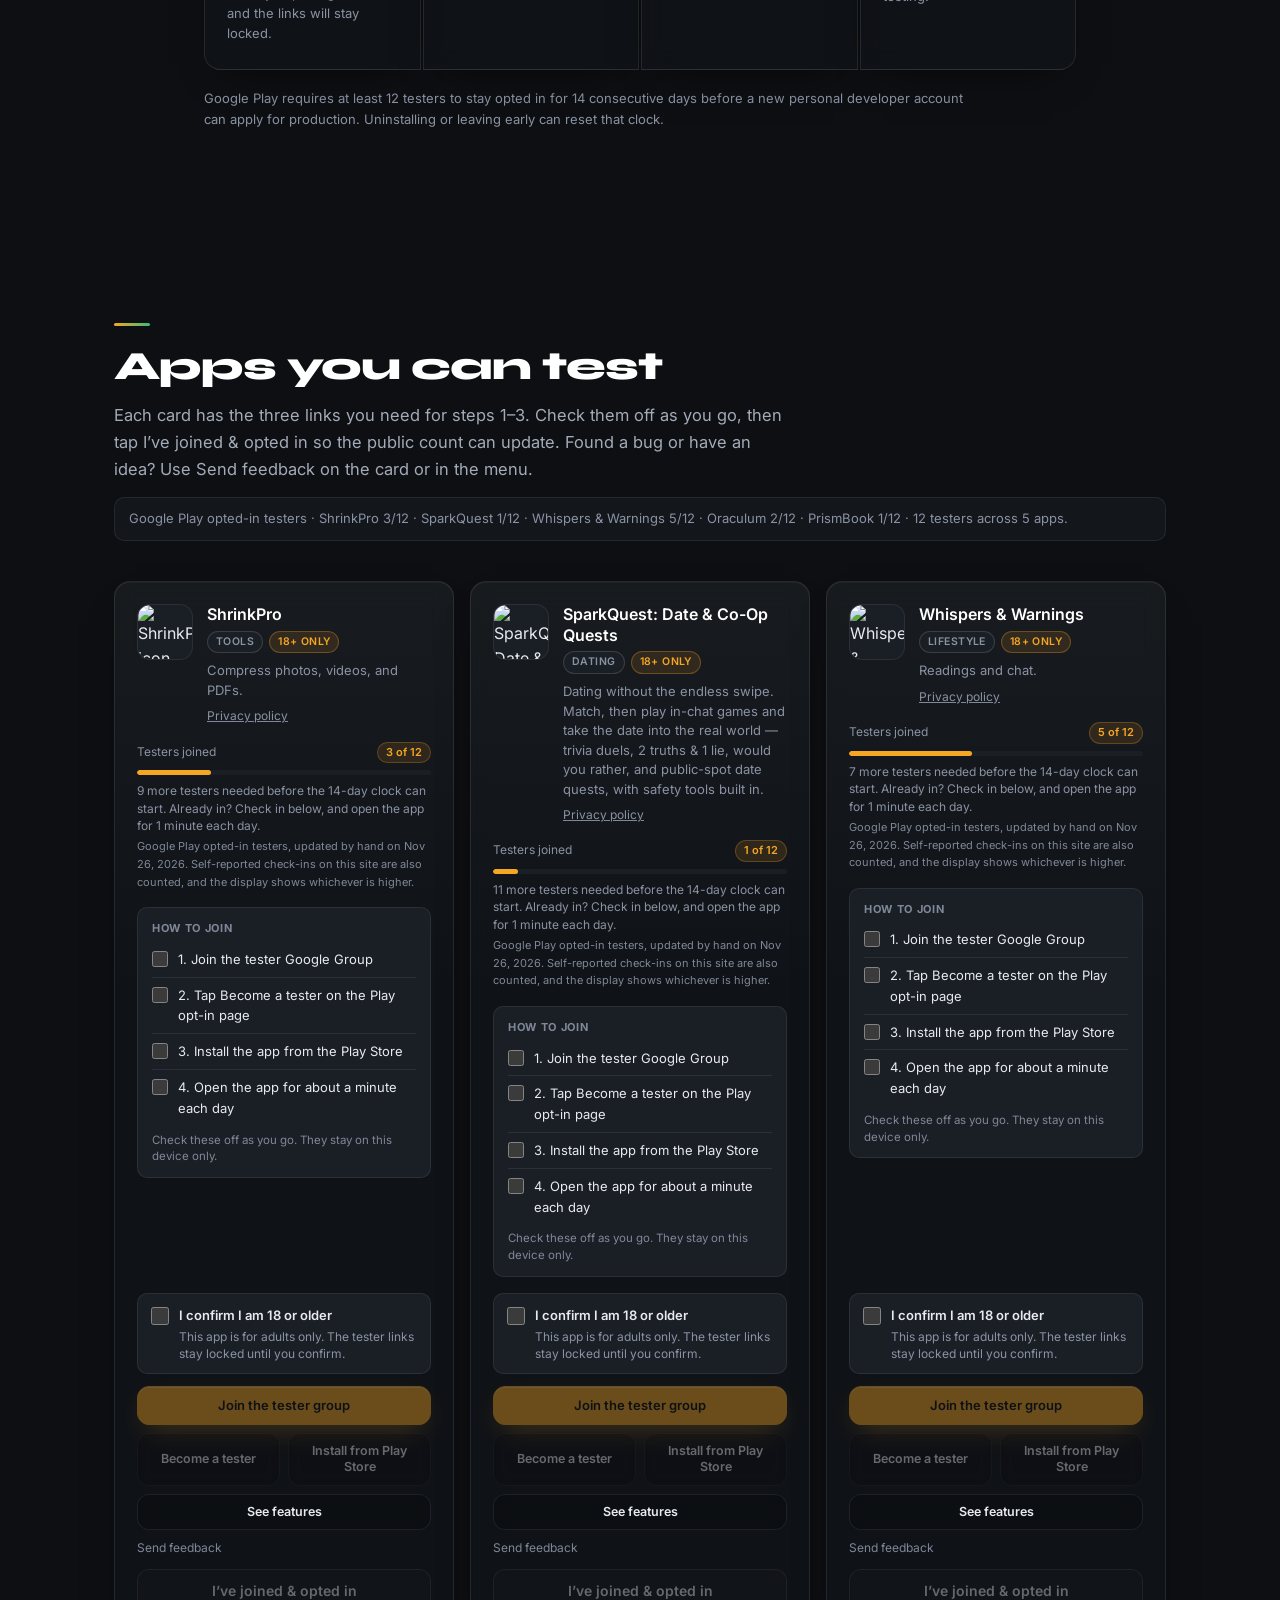
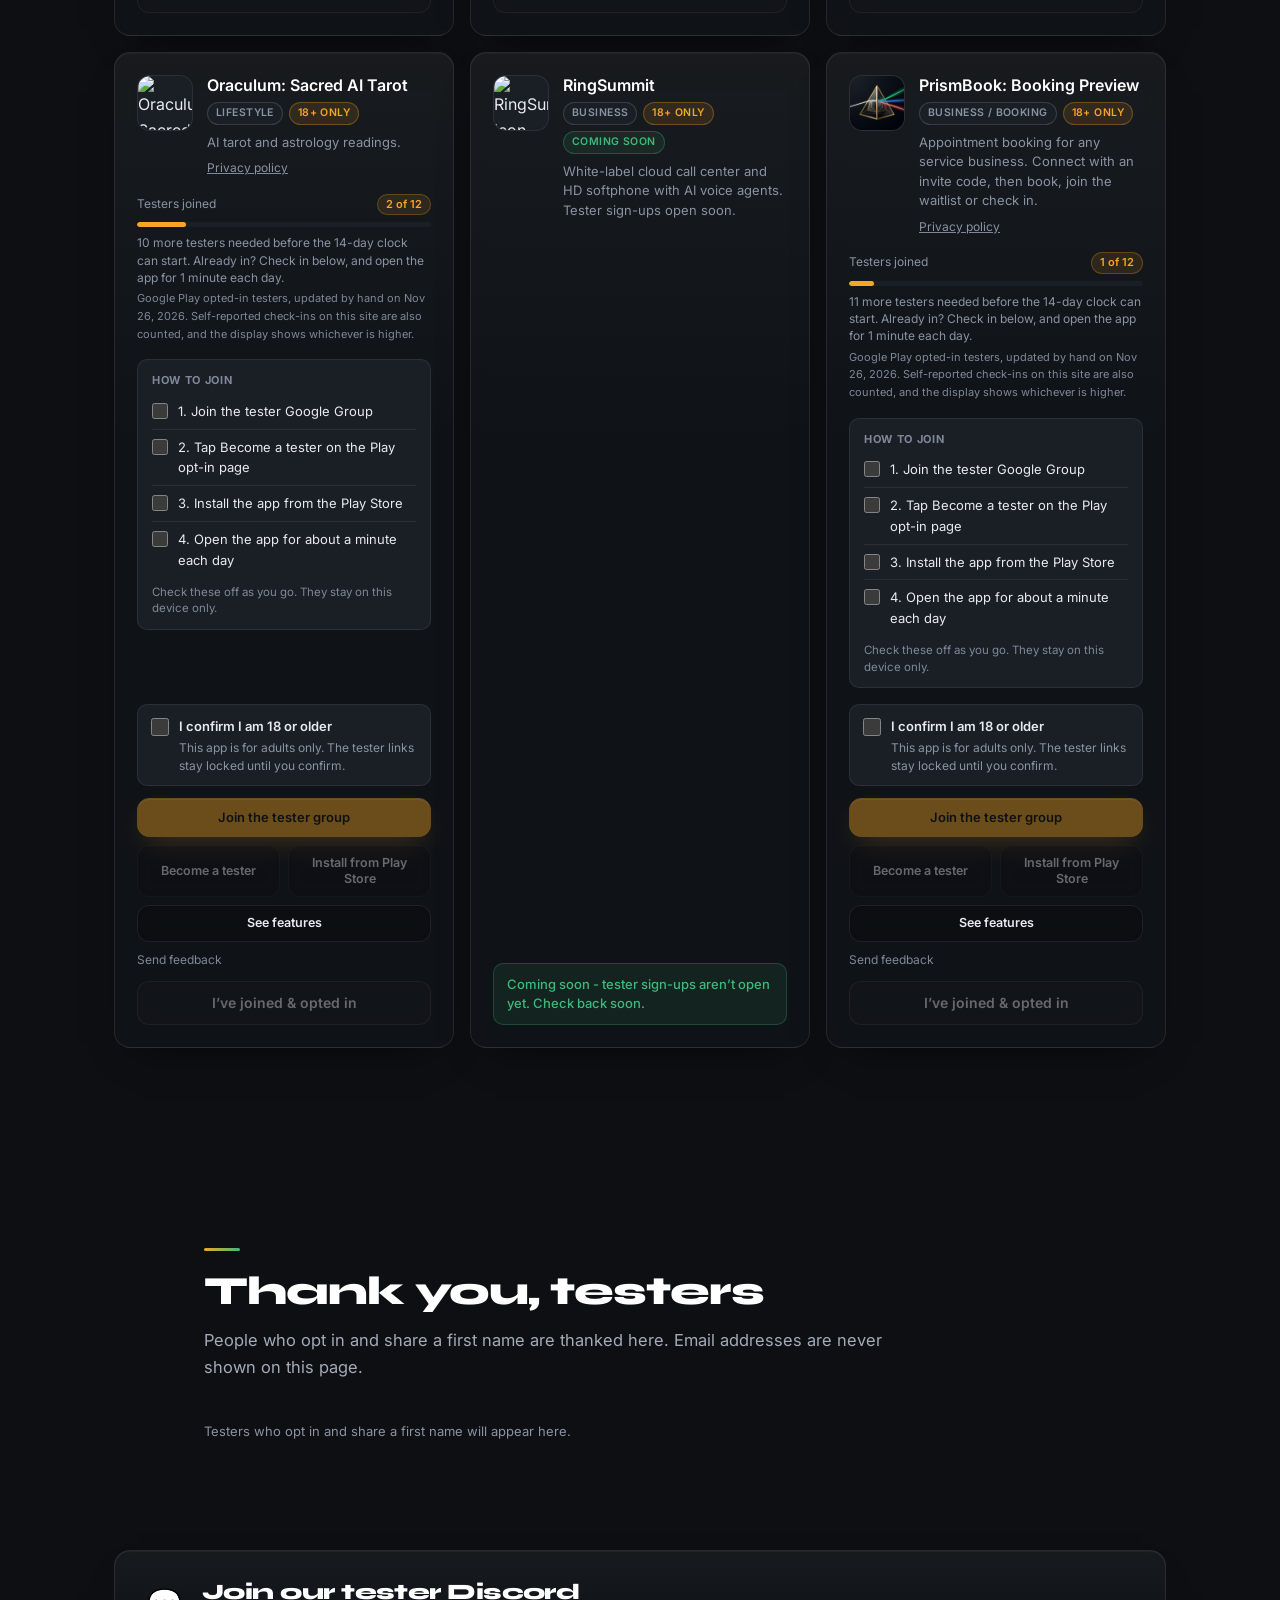
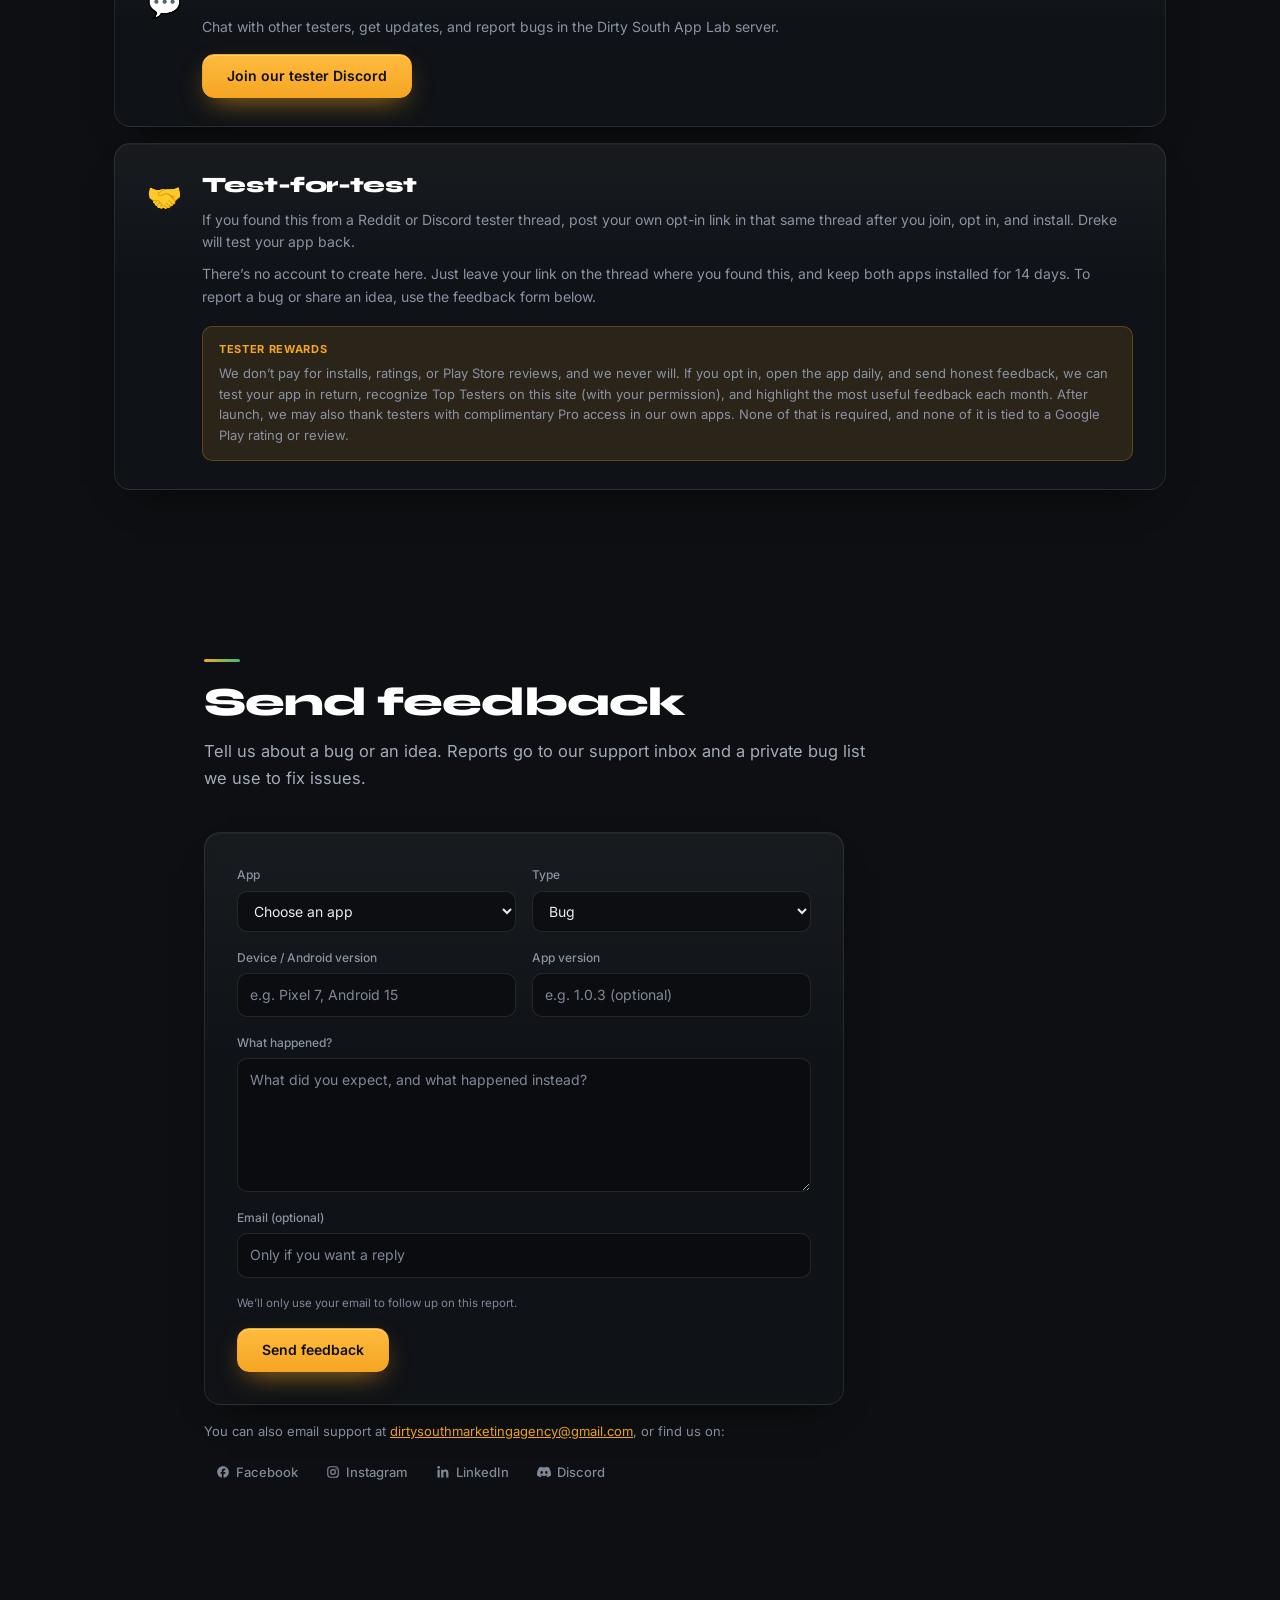
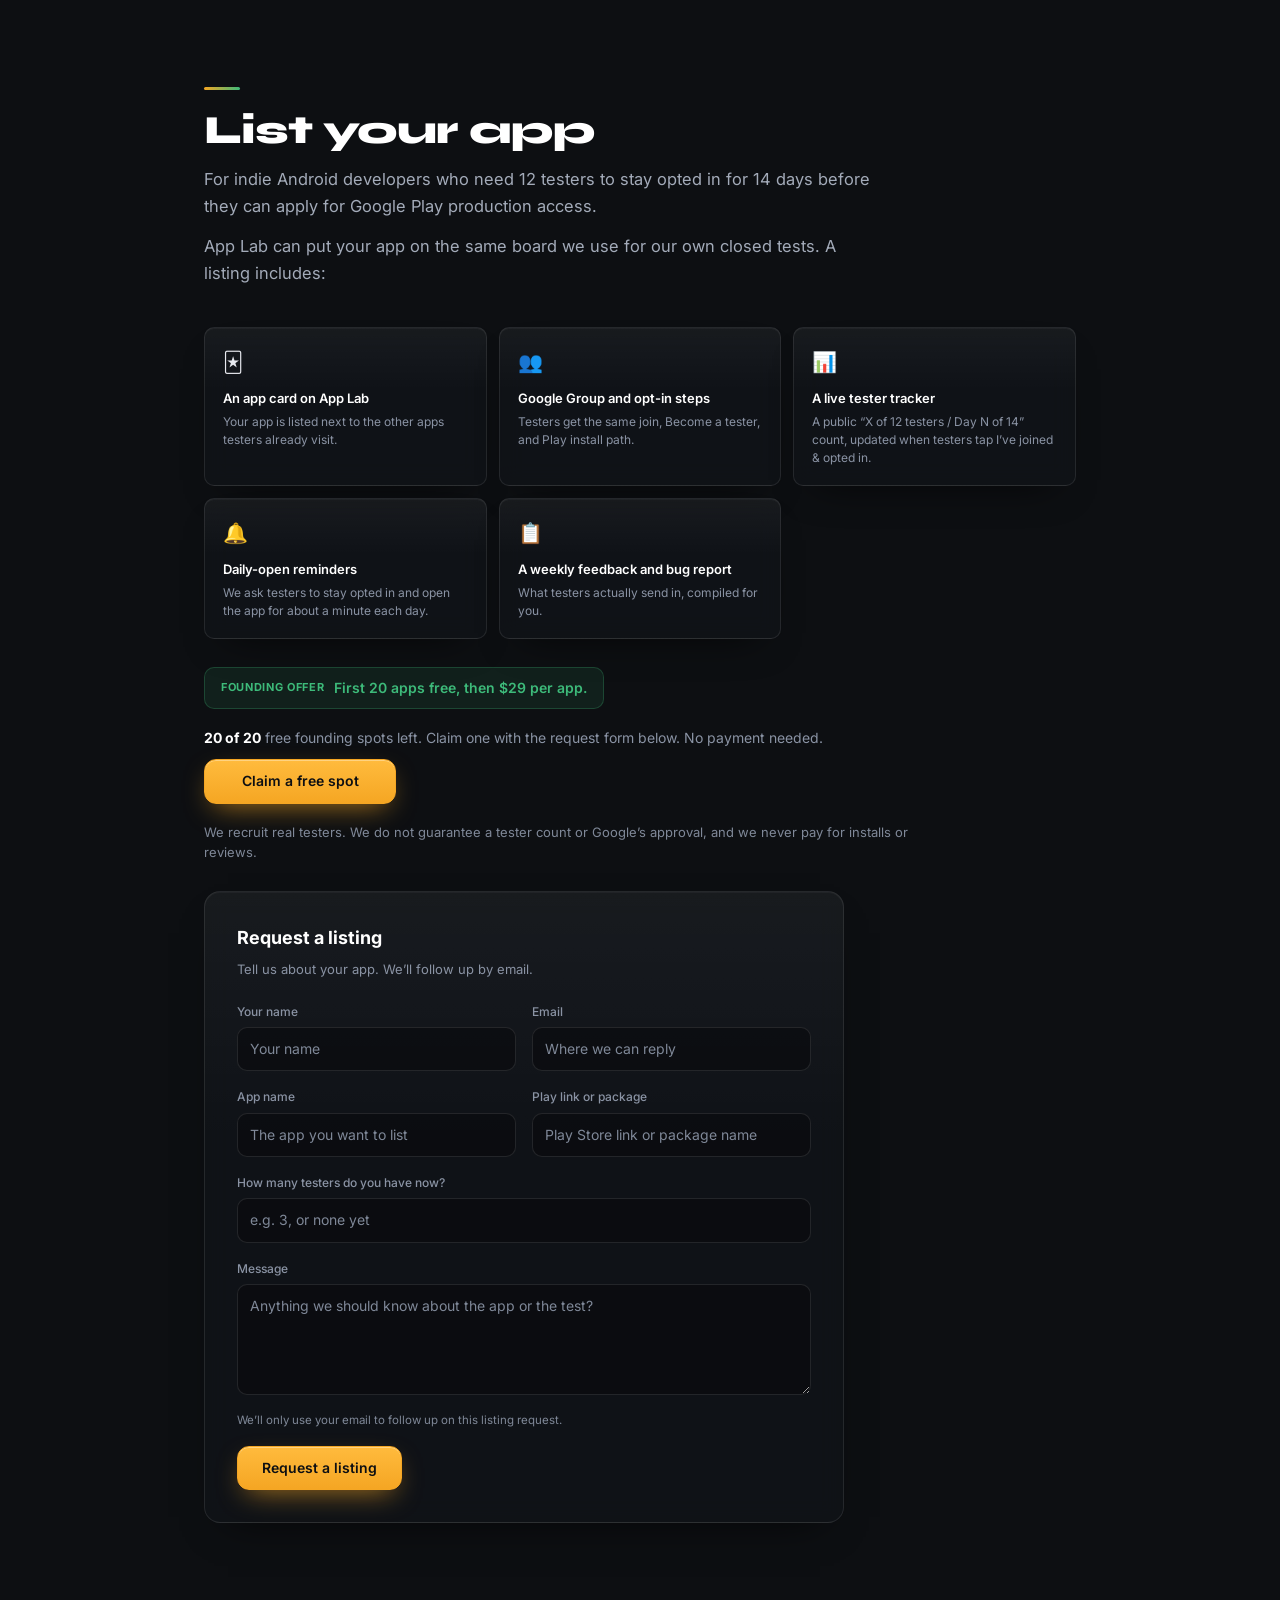
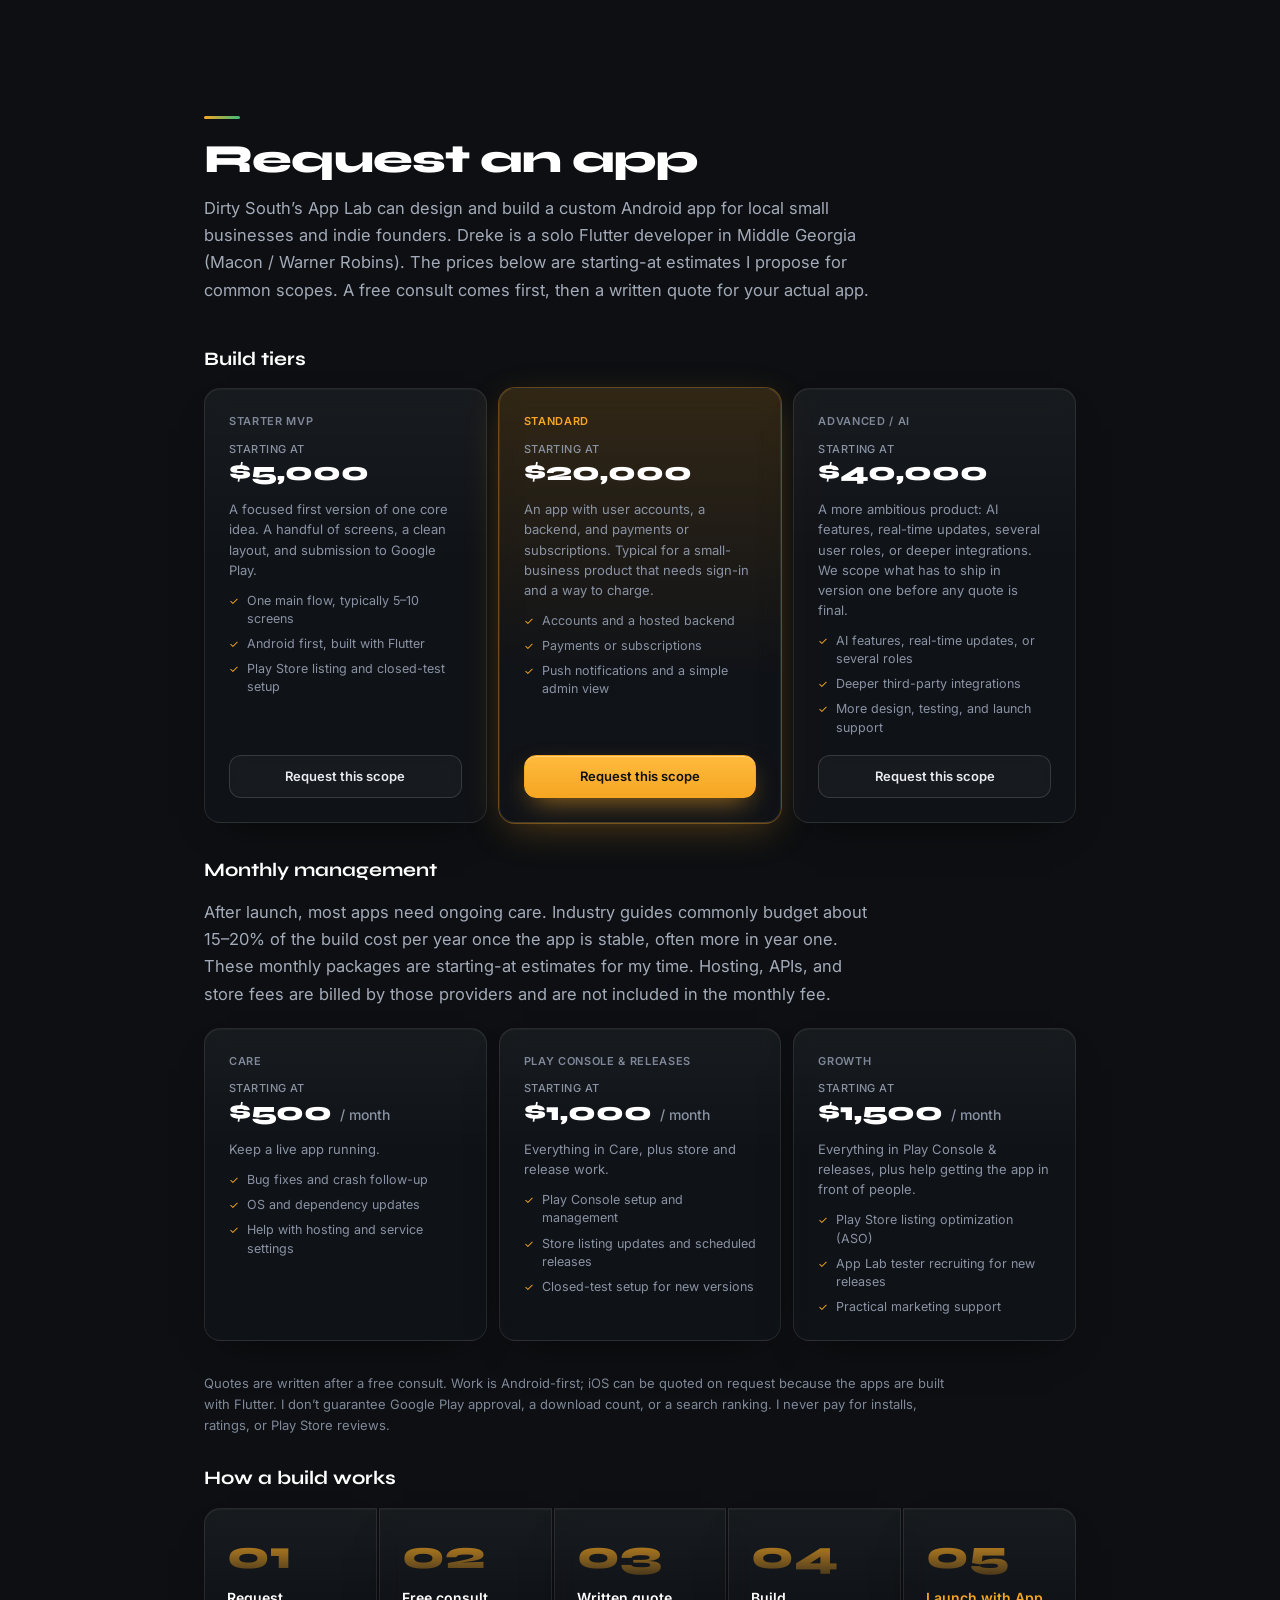
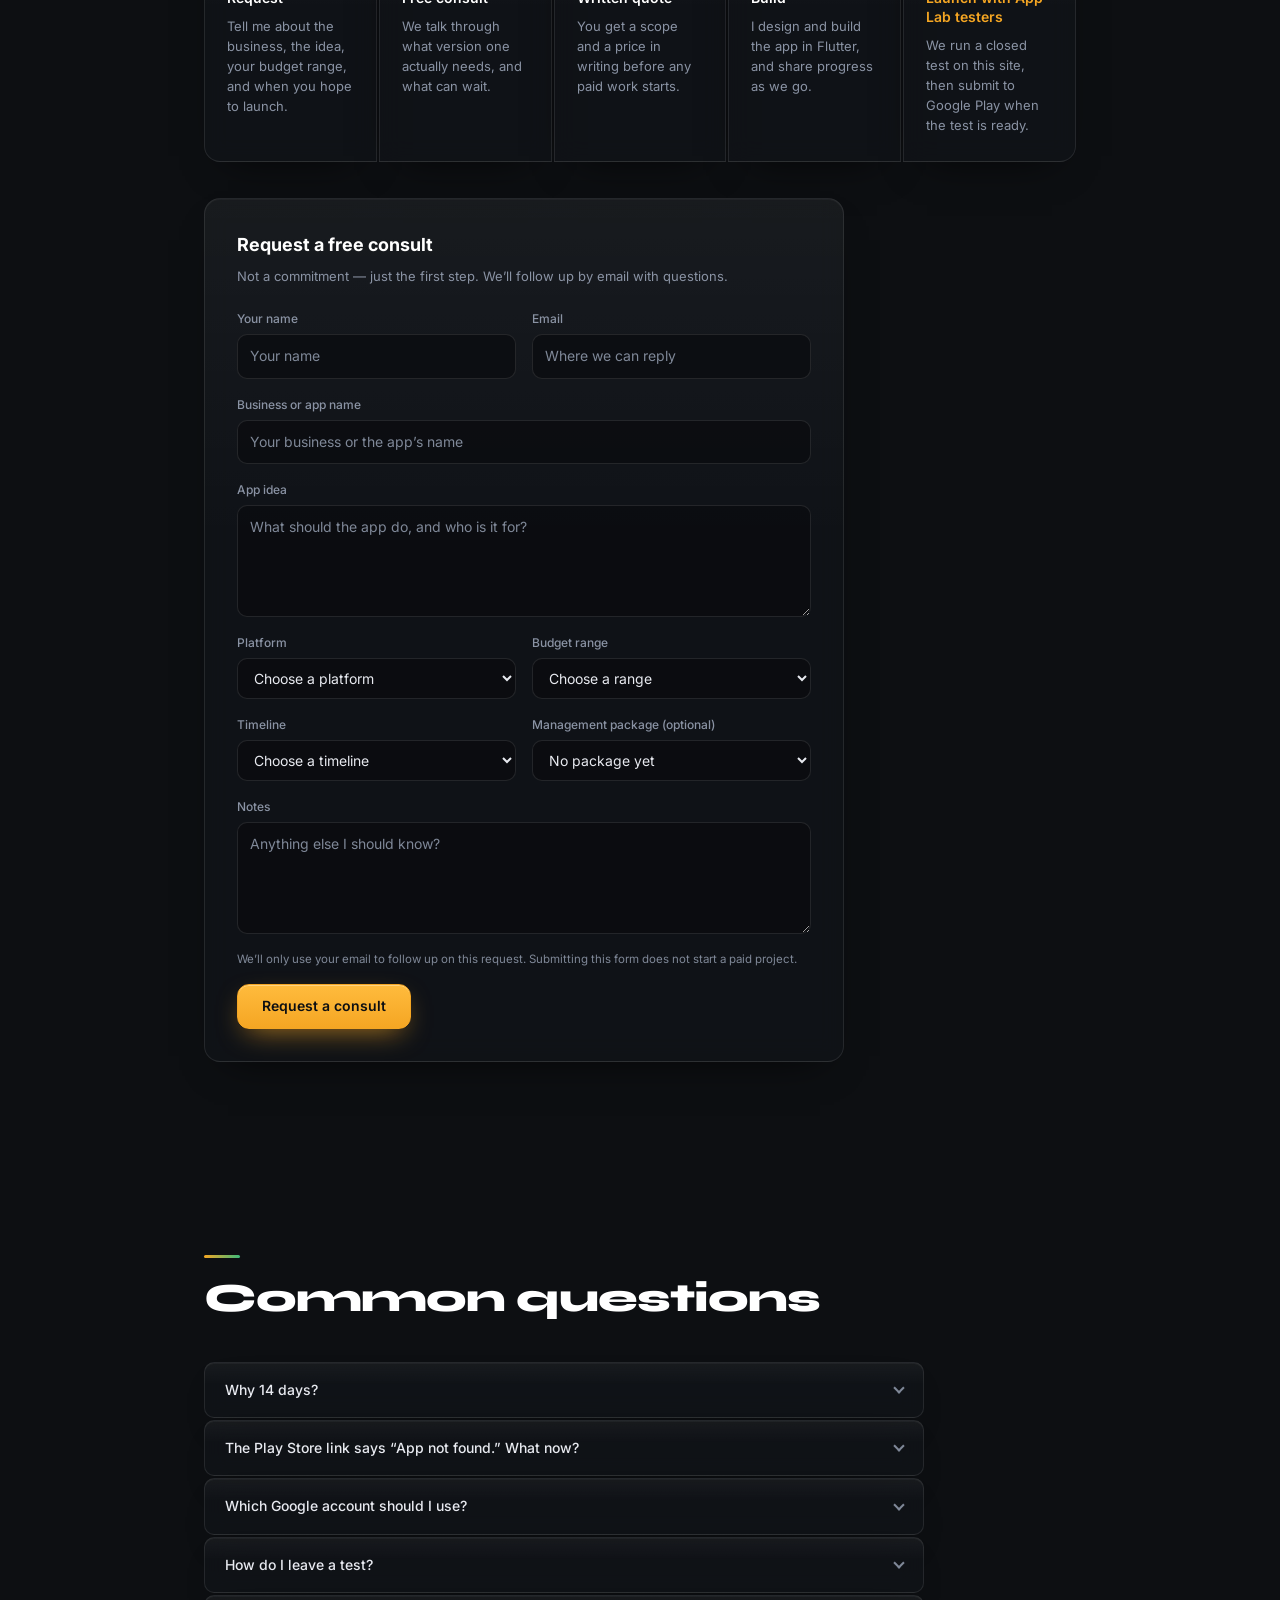
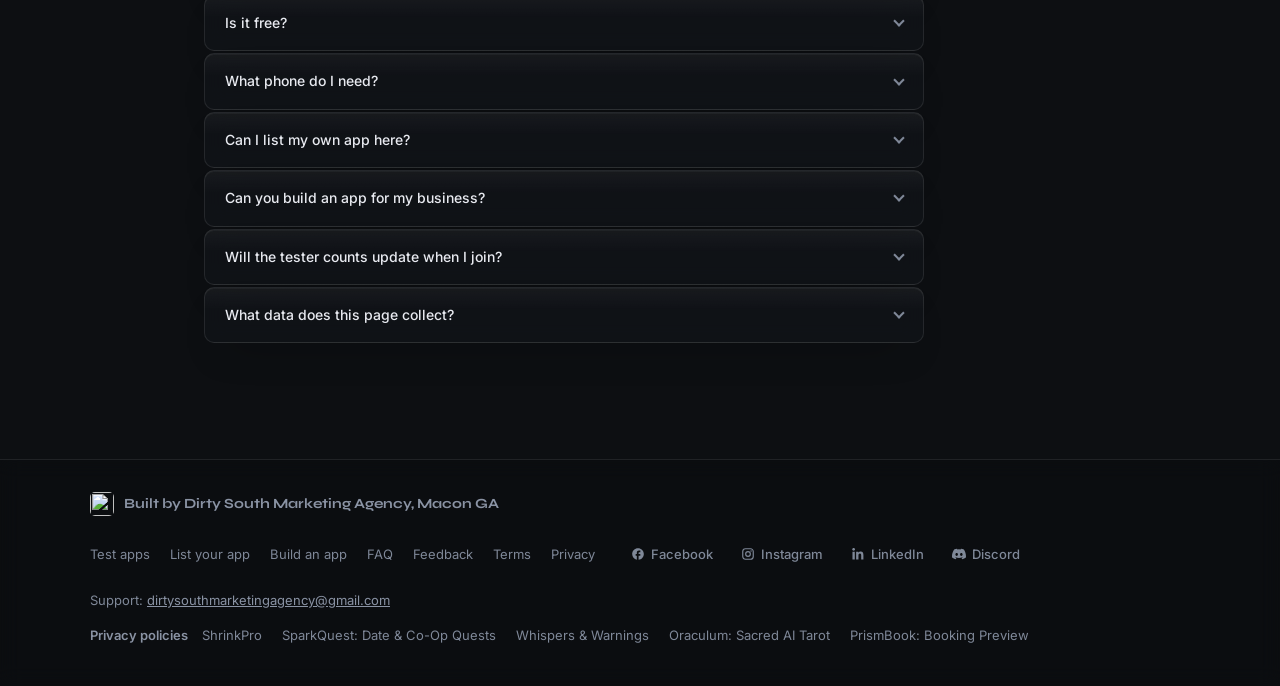
==== commit 4adbe29f: "Add a tester Feedback page with Discord and email Play only allows one feedback URL, so this page of" ====
--- a/index.html
+++ b/index.html
@@ -1438,6 +1438,7 @@
           <a href="#list">List your app</a>
           <a href="#build">Build an app</a>
           <a href="#faq">FAQ</a>
+          <a href="feedback/">Feedback</a>
           <a href="terms/">Terms</a>
           <a href="privacy/">Privacy</a>
           <nav class="social-links footer-social" aria-label="Social media">
